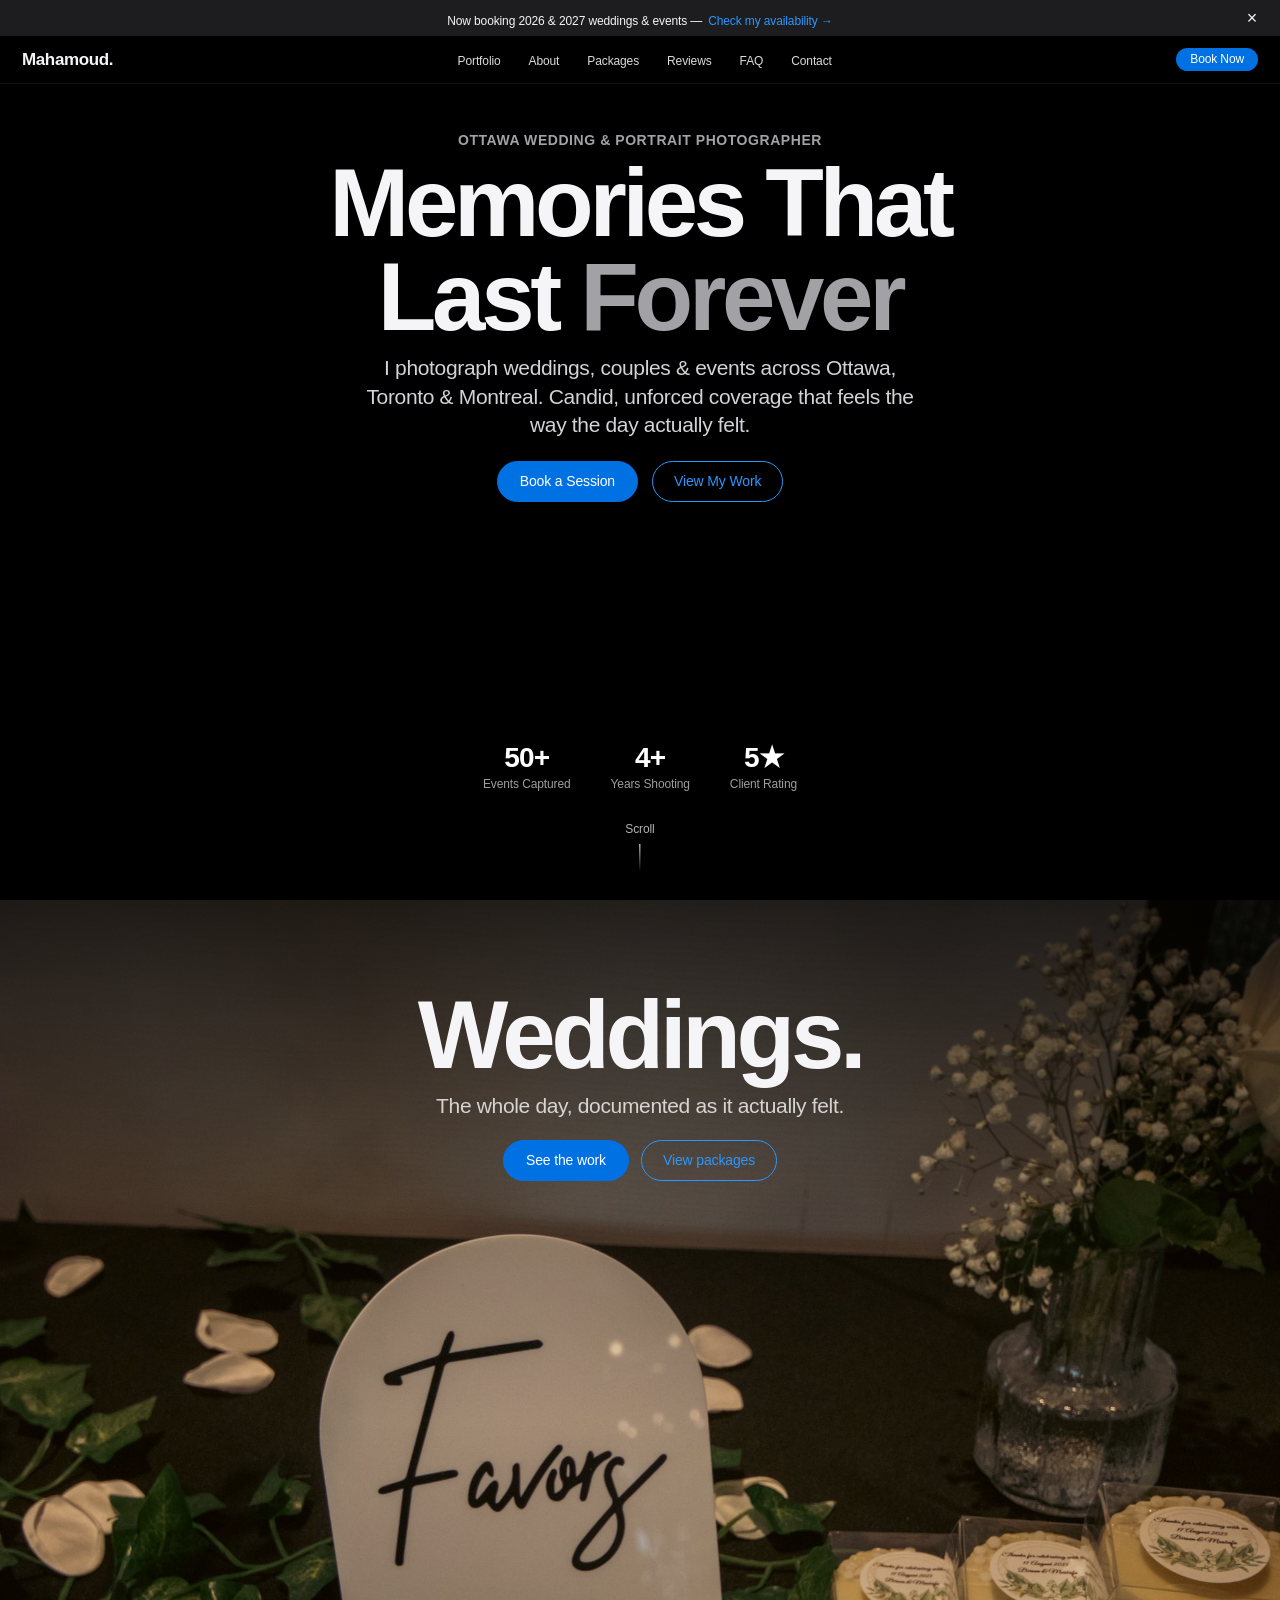
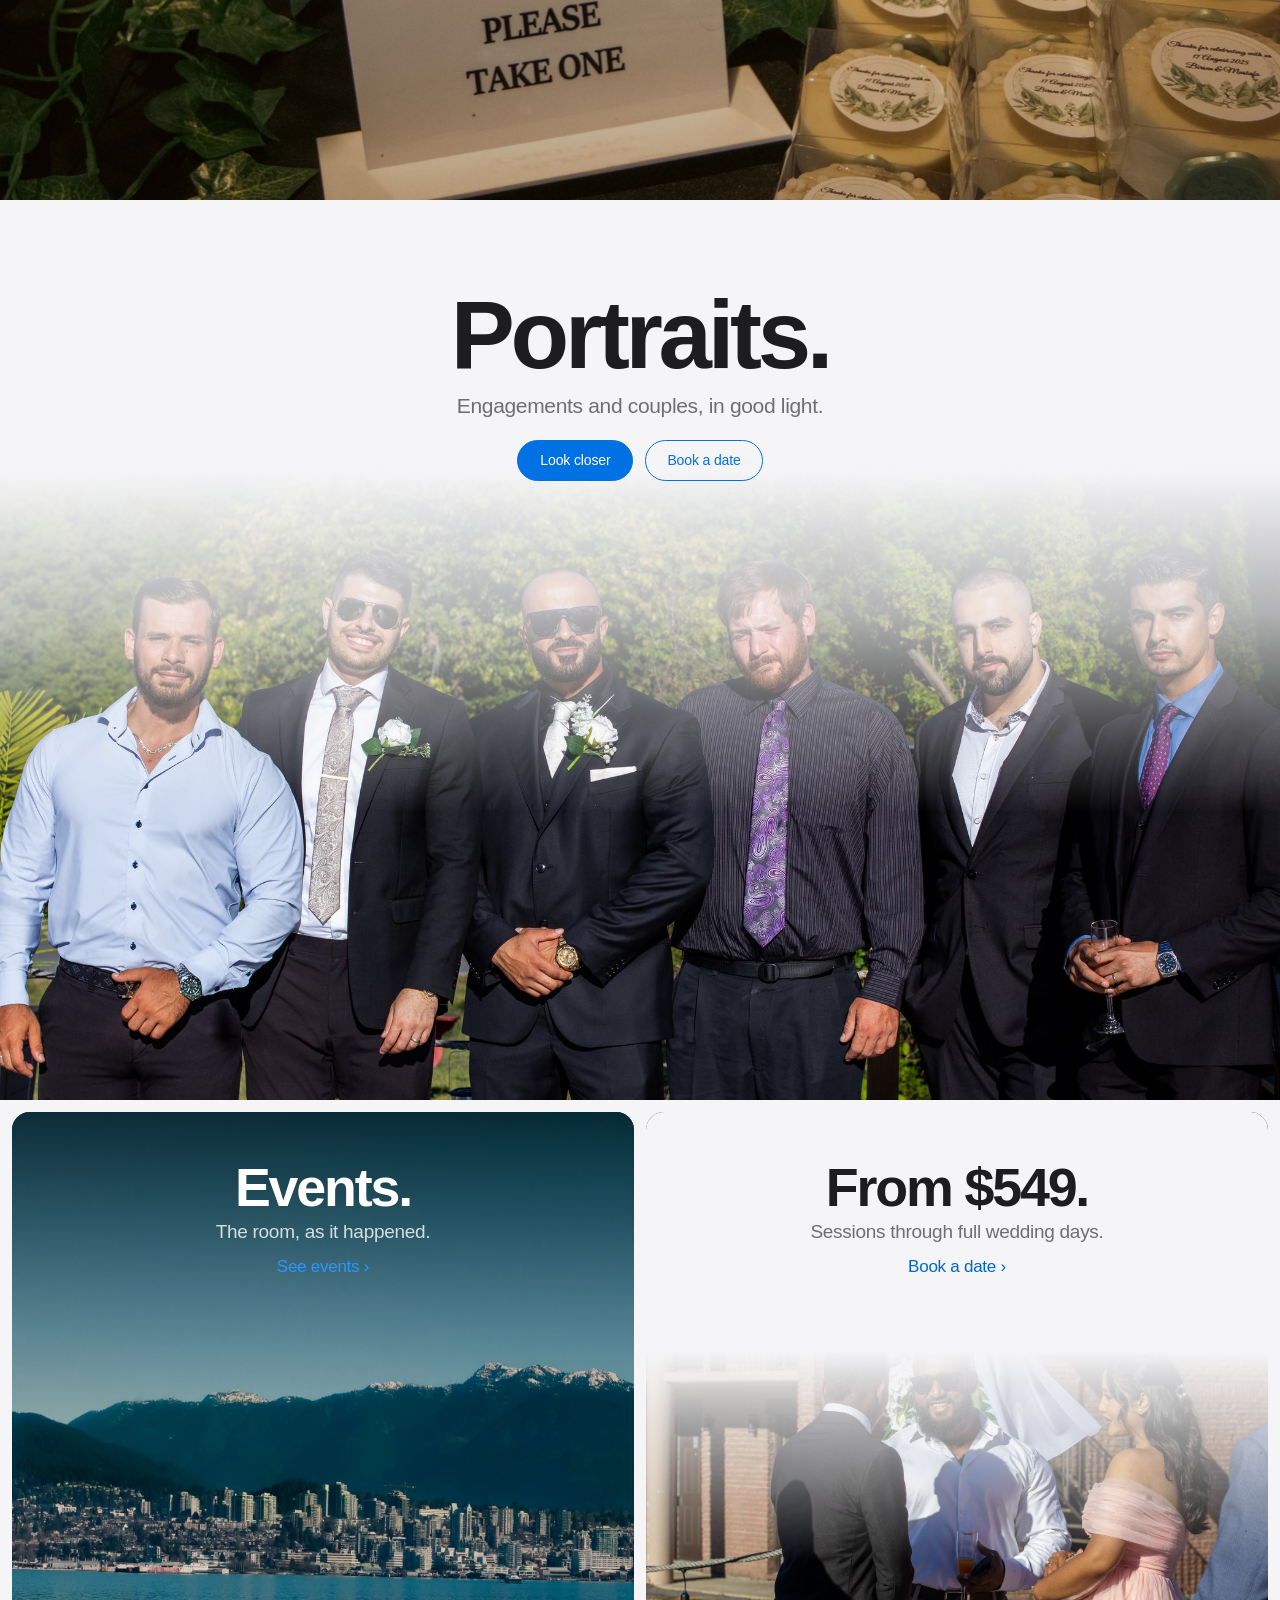
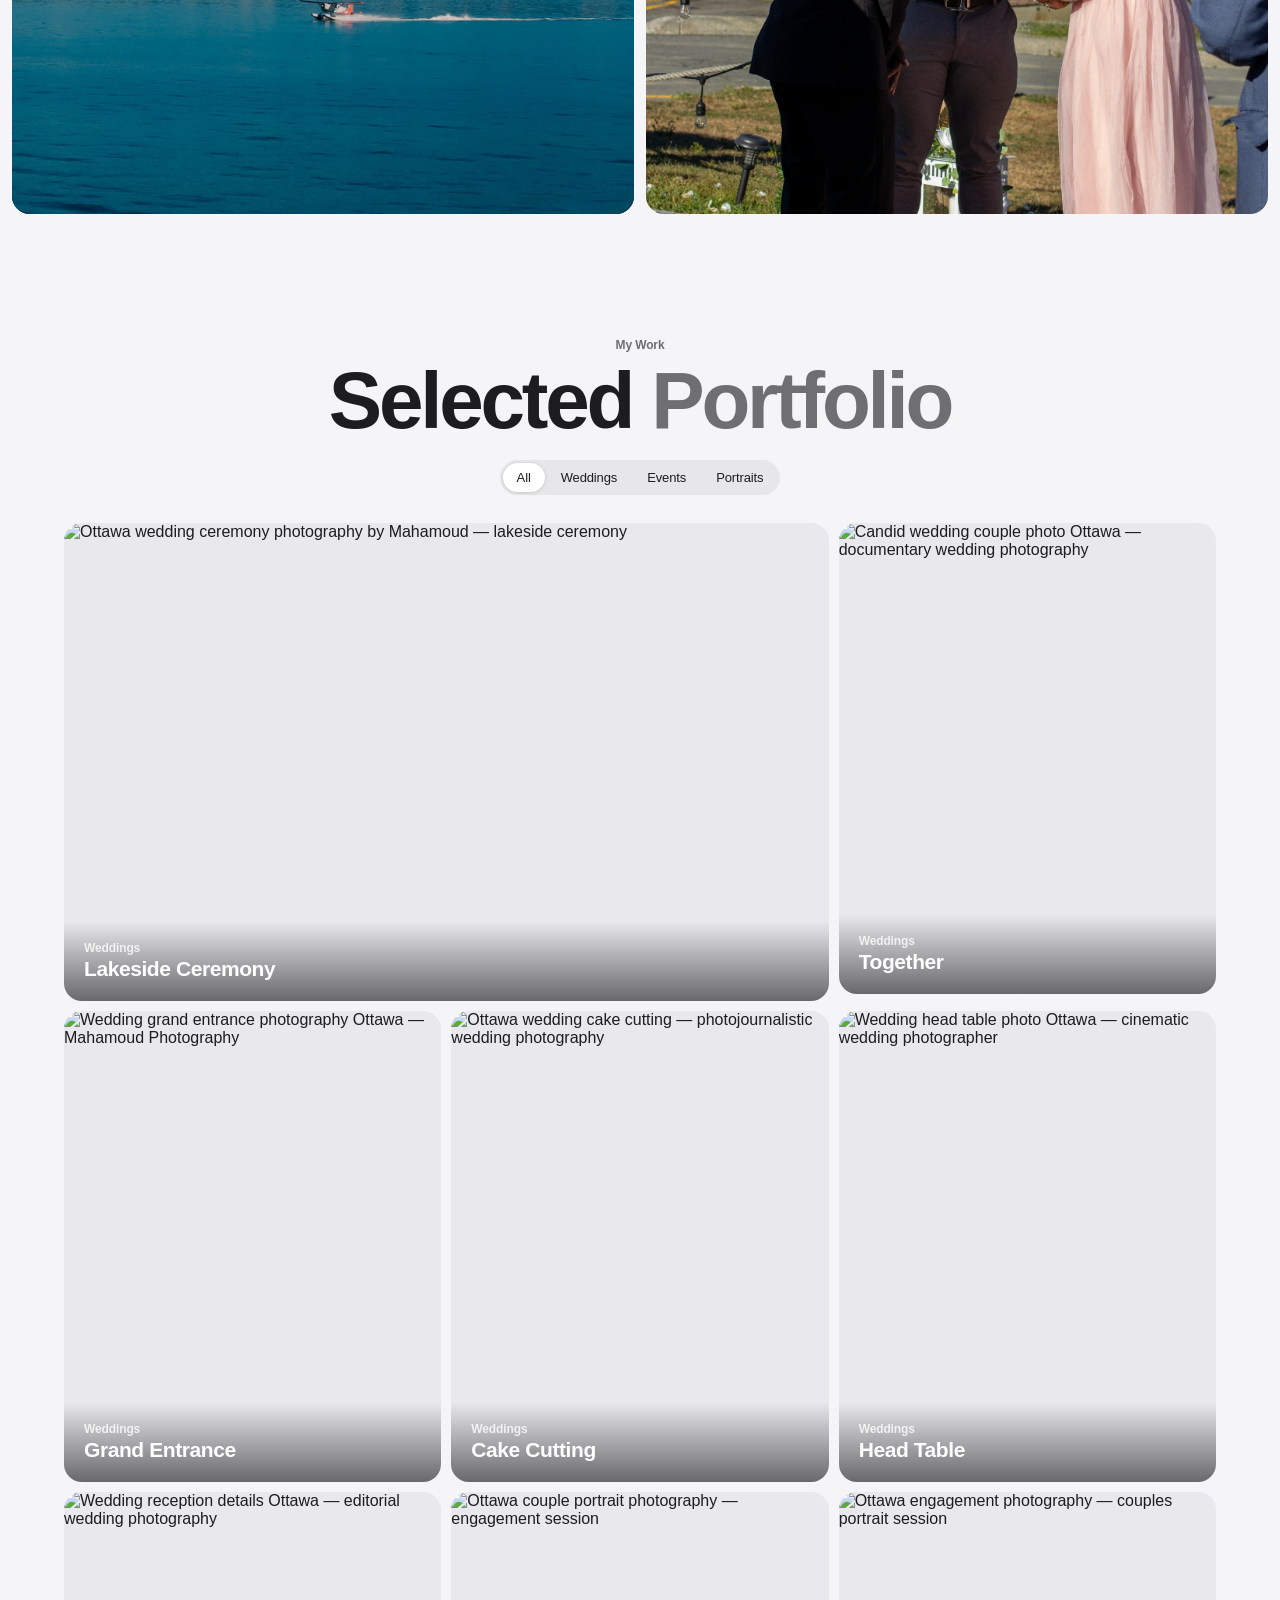
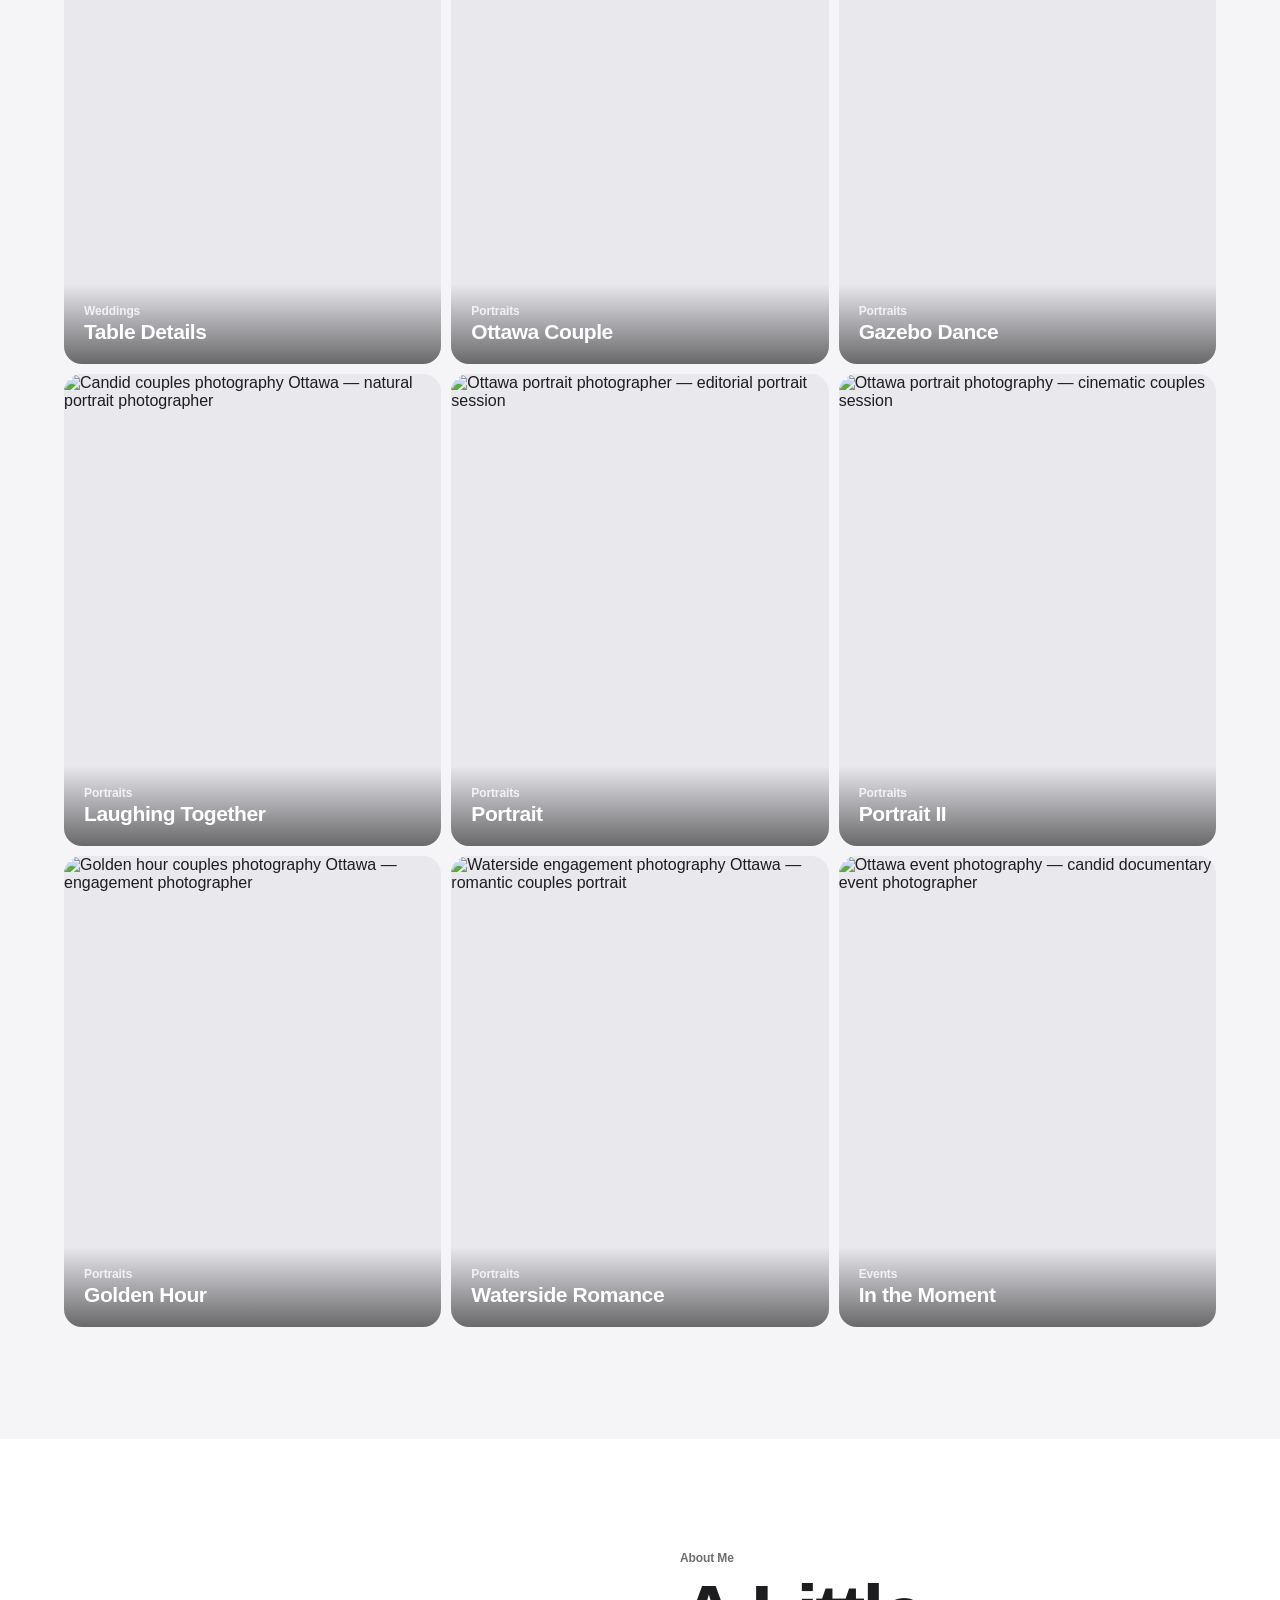
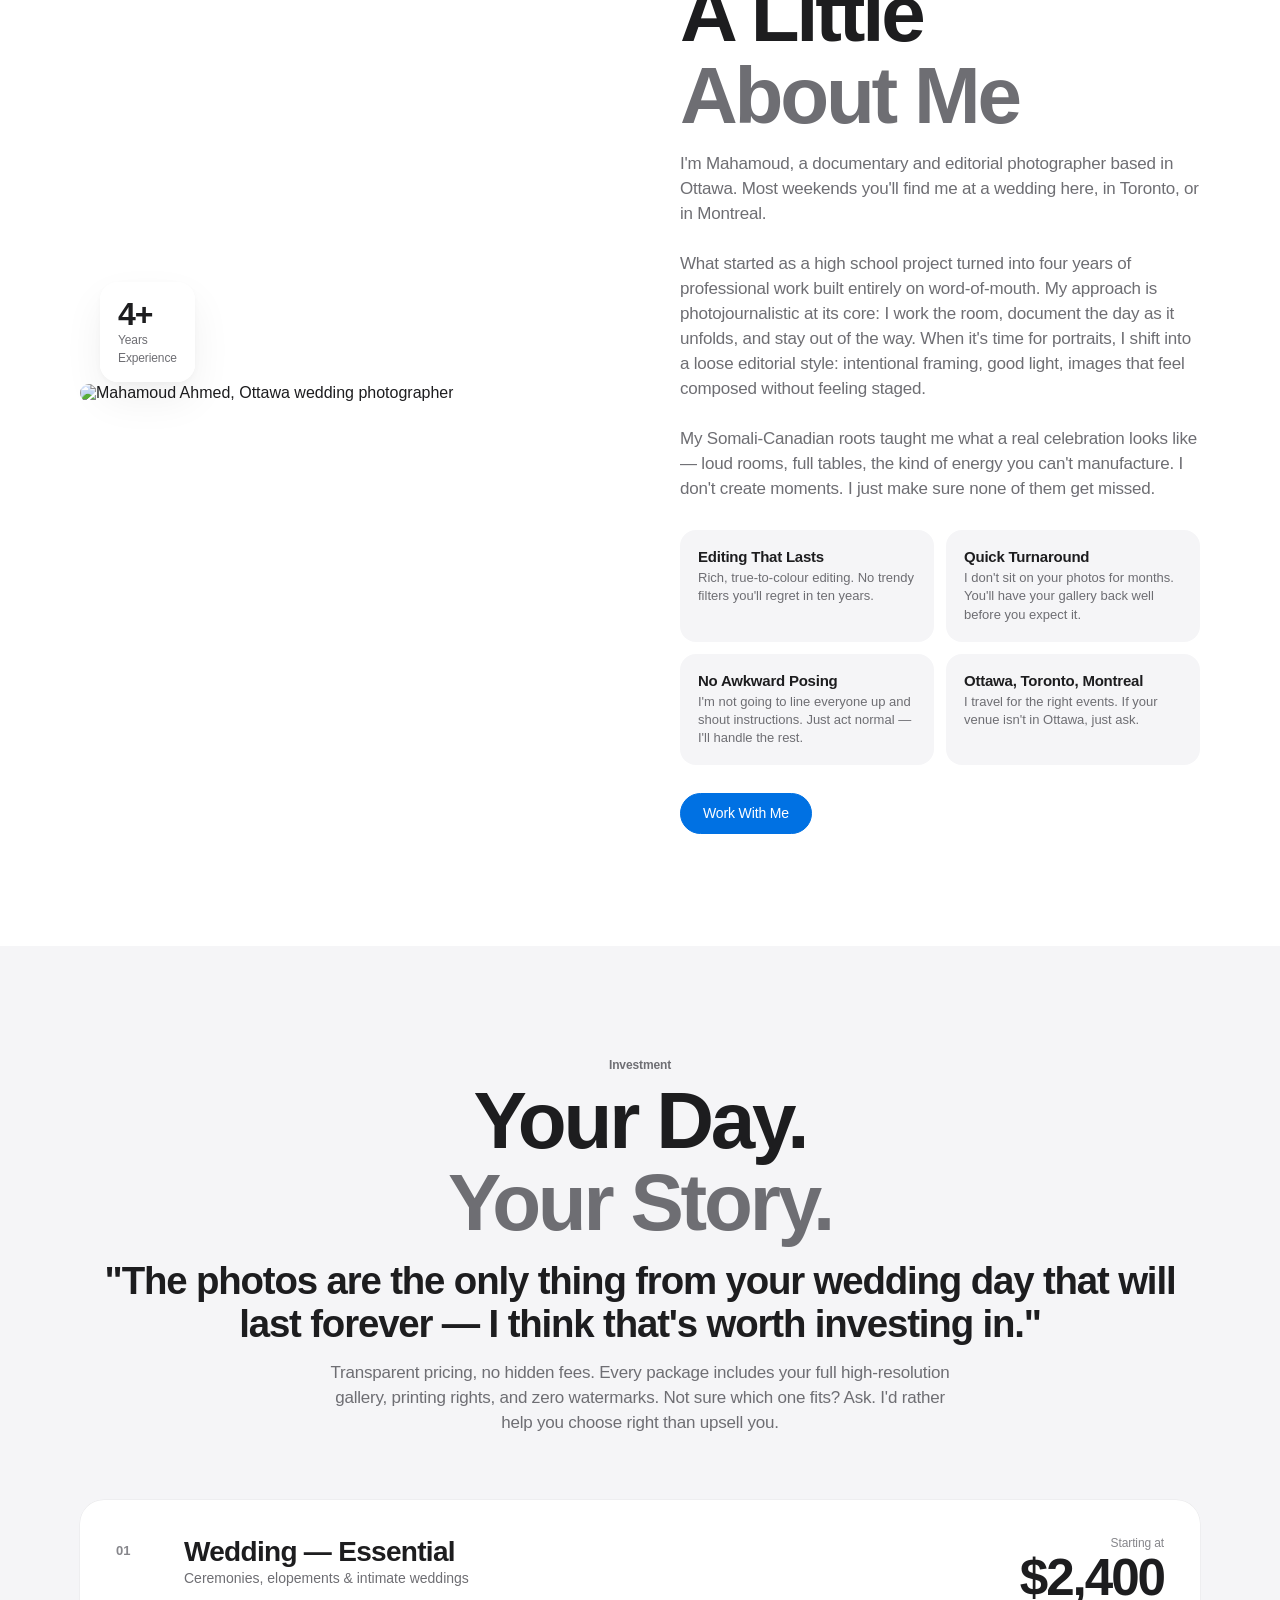
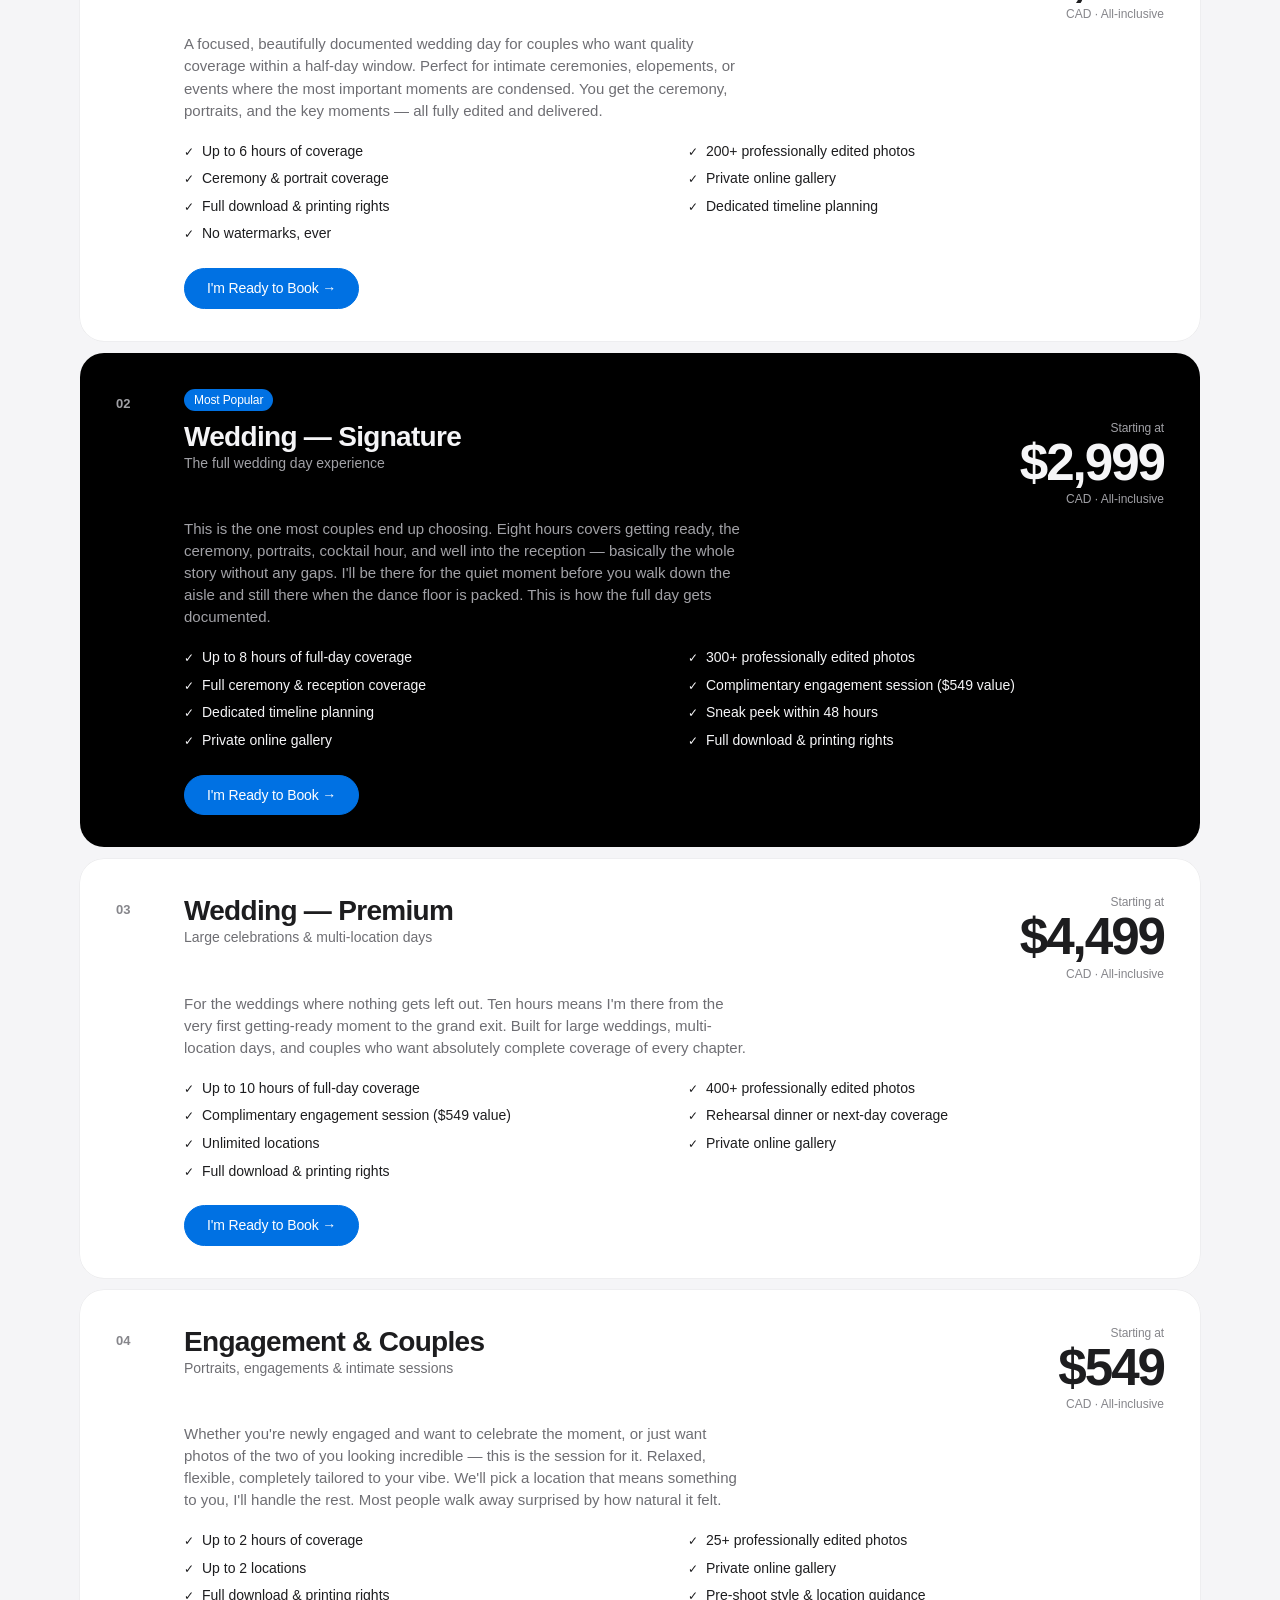
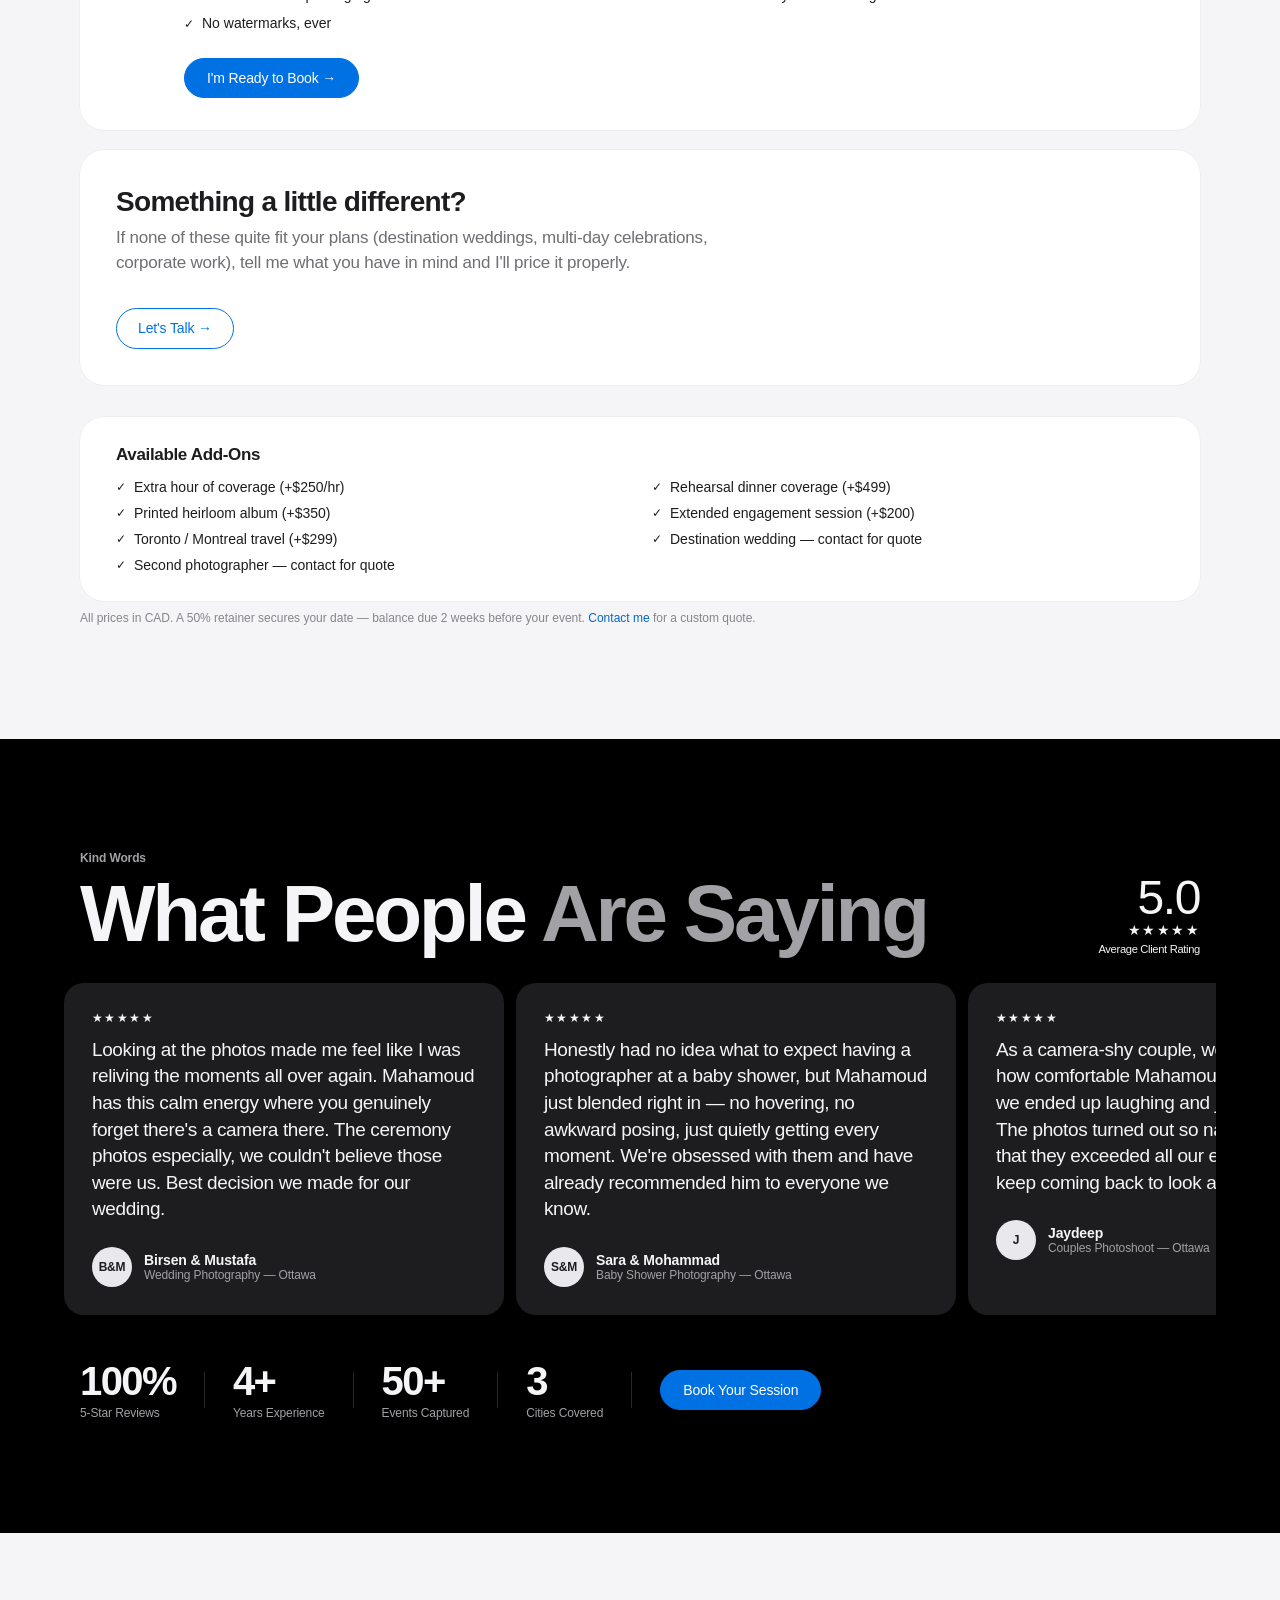
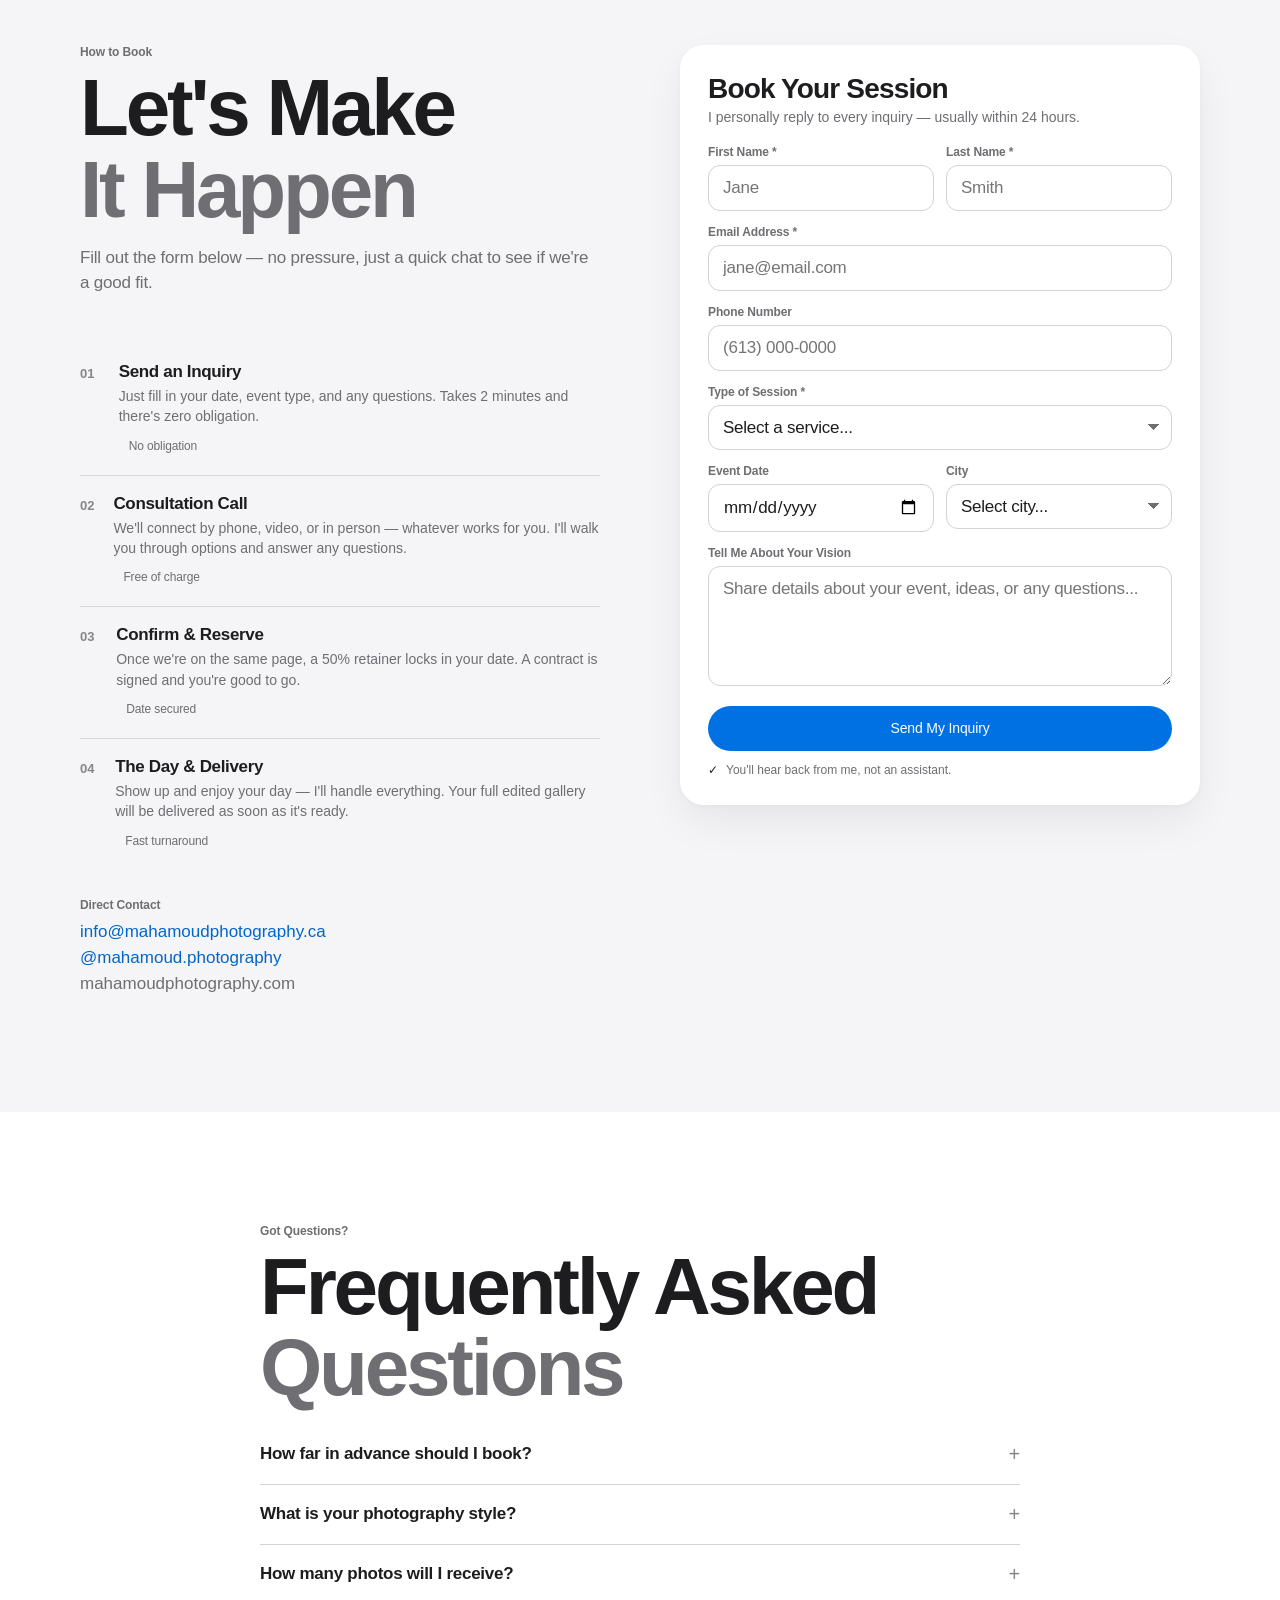
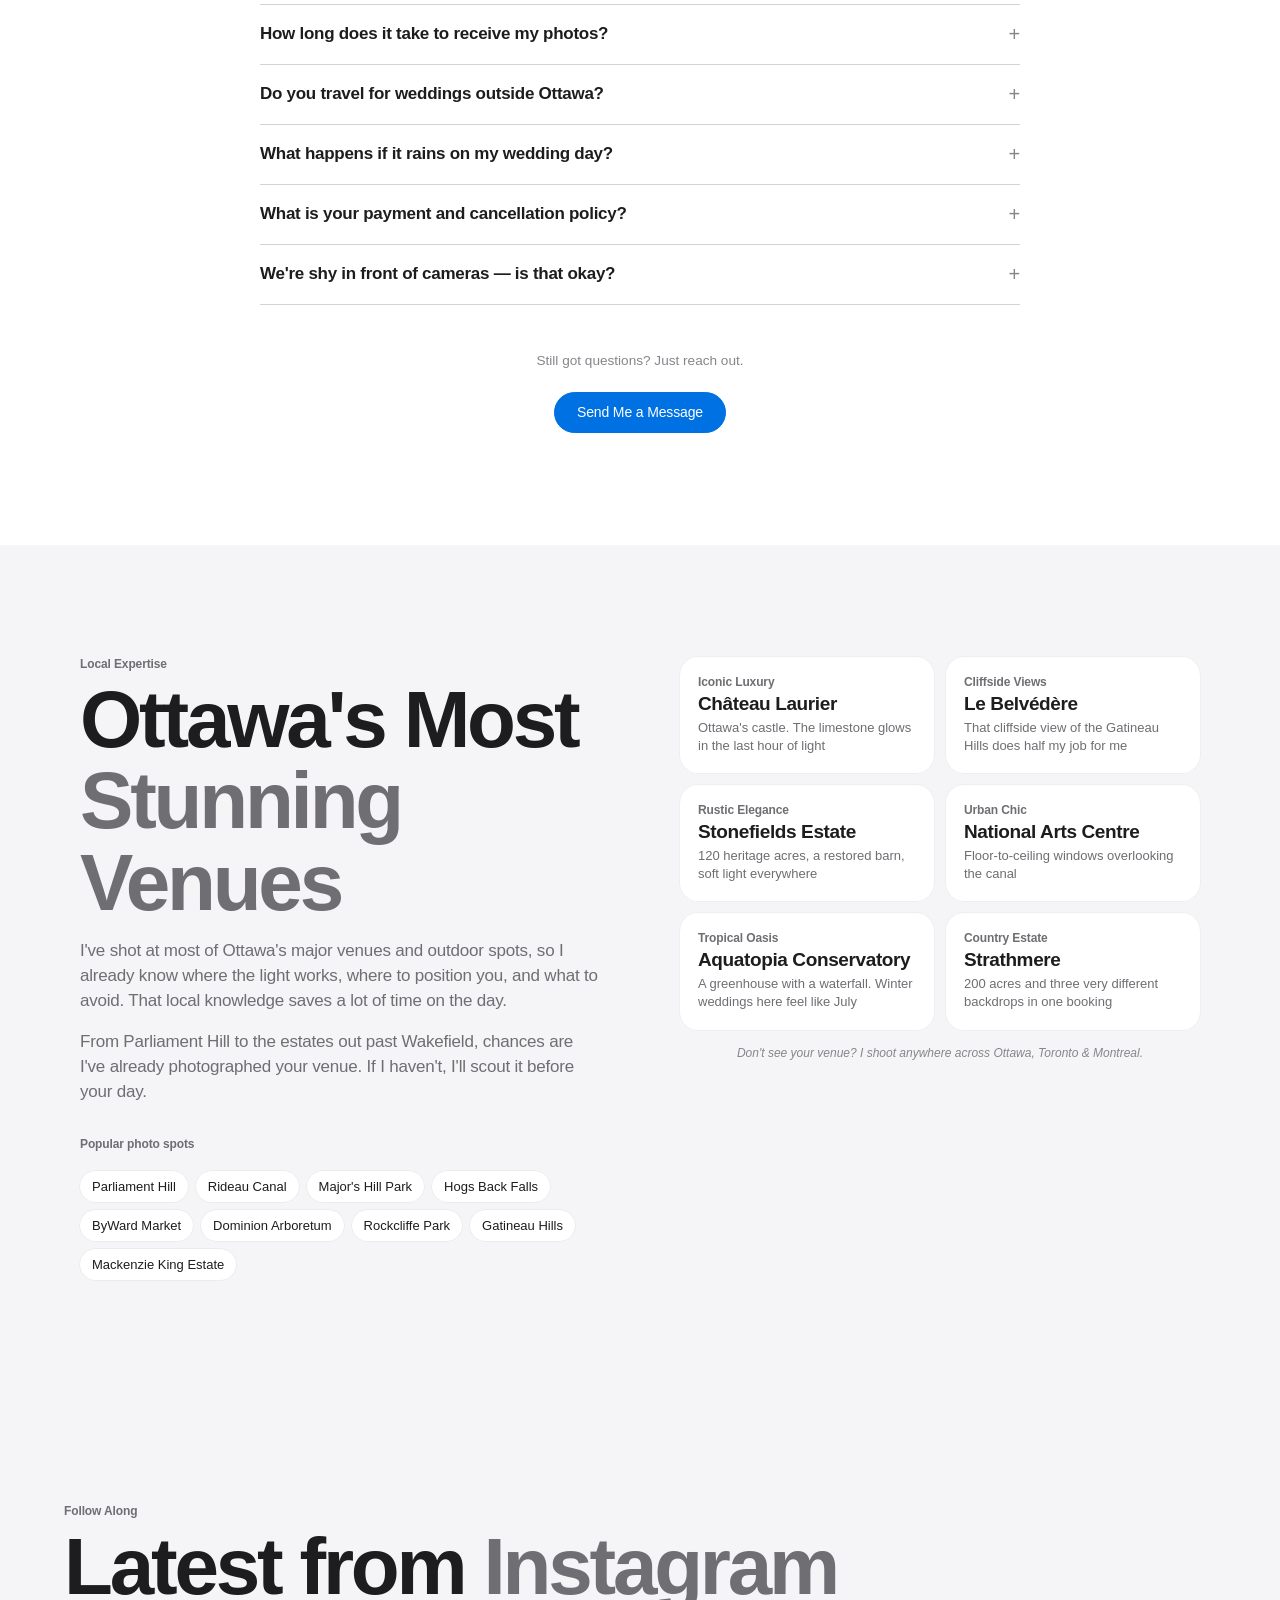
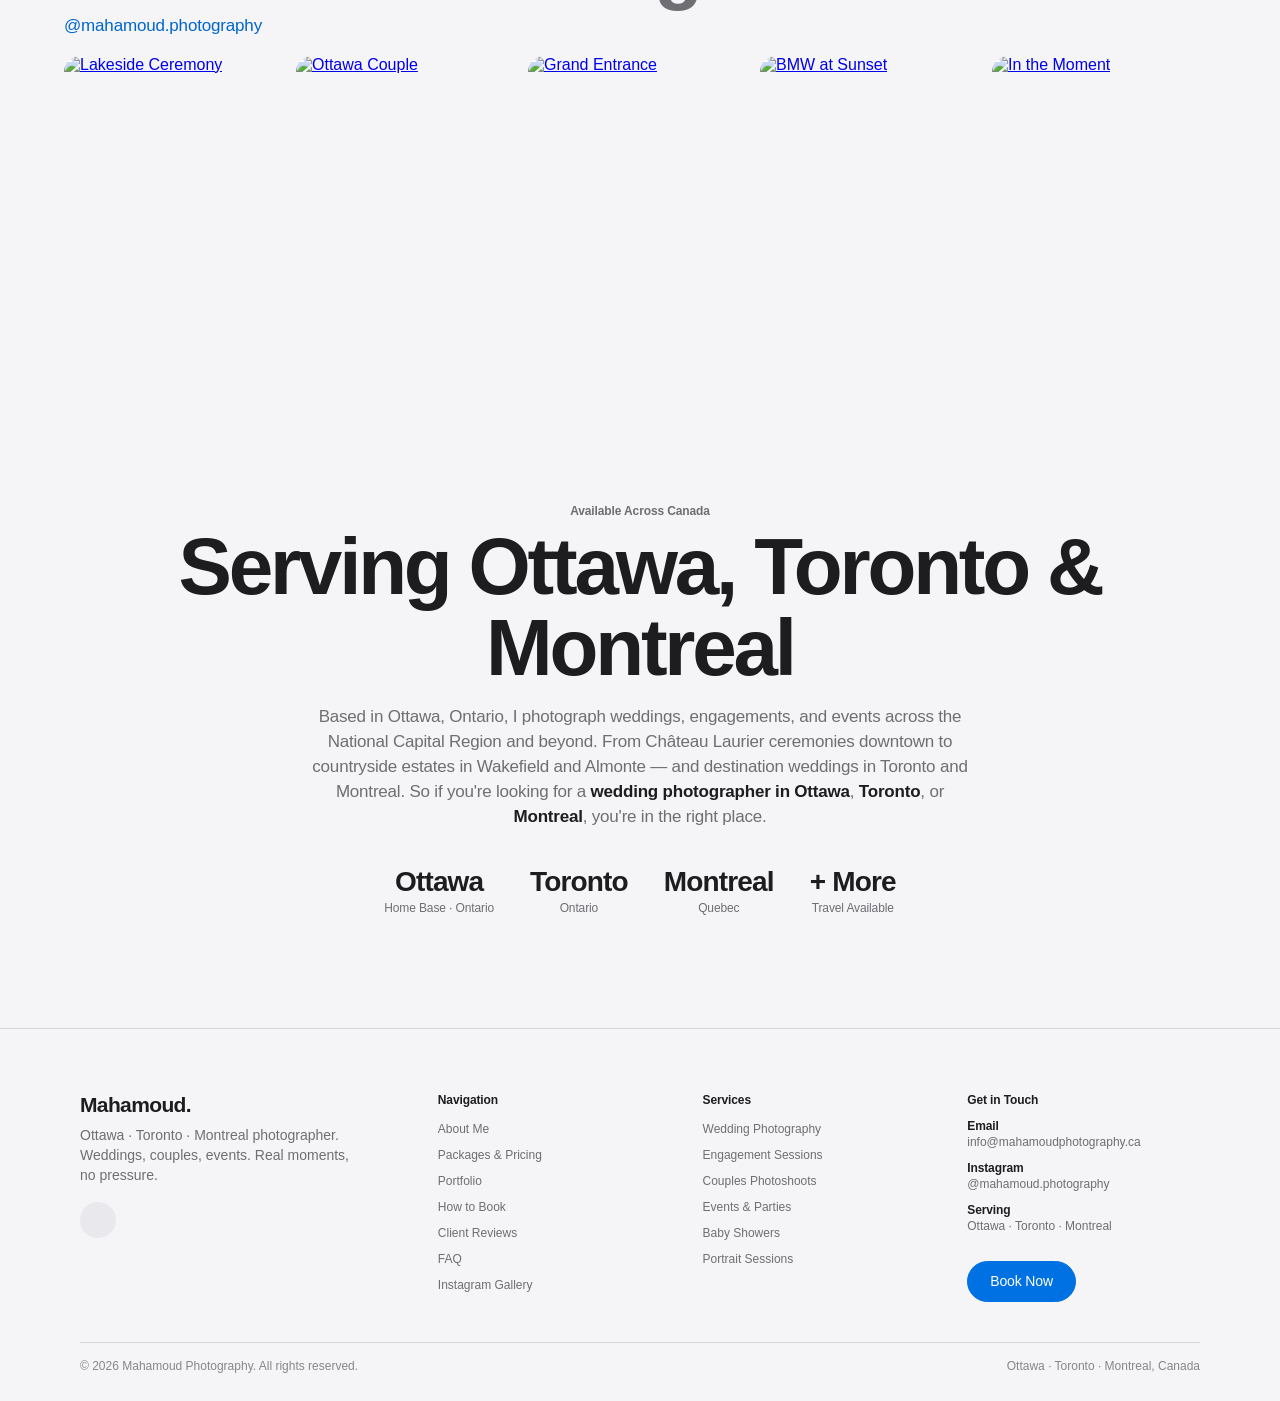
==== index.html @ 7137fbc2 "Stack full-bleed chapters and a two-up row on the homepage. The opening now alternates a dark weddin" ====
<!DOCTYPE html>
<html lang="en">
<head>
<meta http-equiv="Content-Security-Policy" content="default-src 'self'; script-src 'self' 'unsafe-inline' https://www.googletagmanager.com https://*.google-analytics.com; style-src 'self' 'unsafe-inline' https://fonts.googleapis.com; font-src 'self' https://fonts.gstatic.com; img-src 'self' data: https://*.google-analytics.com https://www.googletagmanager.com; connect-src 'self' https://formspree.io https://*.google-analytics.com https://*.analytics.google.com https://www.googletagmanager.com; frame-ancestors 'none'; base-uri 'self'; form-action 'self' https://formspree.io; object-src 'none'; upgrade-insecure-requests">
<!-- Google tag (gtag.js) -->
<script async src="https://www.googletagmanager.com/gtag/js?id=G-TSRC8TVRQ9"></script>
<script>
  window.dataLayer = window.dataLayer || [];
  function gtag(){dataLayer.push(arguments);}
  gtag('js', new Date());
  gtag('config', 'G-TSRC8TVRQ9');
</script>
<meta charset="UTF-8">
<meta name="viewport" content="width=device-width, initial-scale=1.0, viewport-fit=cover">
<meta name="theme-color" content="#0F0D0A">
<meta name="referrer" content="strict-origin-when-cross-origin">
<meta name="apple-mobile-web-app-capable" content="yes">
<meta name="apple-mobile-web-app-status-bar-style" content="black-translucent">
<meta name="apple-mobile-web-app-title" content="Mahamoud Photography">
<meta name="mobile-web-app-capable" content="yes">
<title>Wedding Photographer Ottawa, Toronto & Montreal | Mahamoud</title>
<meta name="description" content="Mahamoud Photography specializes in cinematic wedding, engagement, and event photography across Ottawa, Toronto, and Montreal. Documentary-style, film-inspired coverage. Book your session today.">
<meta name="keywords" content="wedding photographer Ottawa, wedding photographer Toronto, wedding photographer Montreal, engagement photographer Ottawa, event photographer Ottawa, baby shower photographer Ottawa, couples photographer Ontario, cinematic wedding photography Canada">
<meta name="author" content="Mahamoud Photography">
<meta name="robots" content="index, follow">
<meta name="google-site-verification" content="AWnn3bz1Mcc2pREdPp22N-eLLavt5VFeKXLKSgFry3k">
<link rel="icon" type="image/svg+xml" href="/favicon.svg">
<link rel="shortcut icon" href="/favicon.svg">
<link rel="apple-touch-icon" href="/favicon.svg">
<link rel="canonical" href="https://www.mahamoudphotography.com/">
<meta property="og:type" content="website">
<meta property="og:url" content="https://www.mahamoudphotography.com/">
<meta property="og:title" content="Mahamoud Photography | Wedding & Event Photographer — Ottawa, Toronto & Montreal">
<meta property="og:description" content="Cinematic wedding, engagement & event photography across Ottawa, Toronto, and Montreal. Documentary-style, film-inspired coverage. Book your session today.">
<meta property="og:image" content="https://www.mahamoudphotography.com/images/hero-2.jpg">
<meta property="og:image:width" content="1200">
<meta property="og:image:height" content="630">
<meta property="og:image:alt" content="Mahamoud Photography — Ottawa Wedding Photographer">
<meta property="og:locale" content="en_CA">
<meta property="og:site_name" content="Mahamoud Photography">
<meta name="twitter:card" content="summary_large_image">
<meta name="geo.region" content="CA-ON">
<script type="application/ld+json">
{"@context":"https://schema.org","@graph":[
  {
    "@type":["LocalBusiness","Photographer"],
    "@id":"https://www.mahamoudphotography.com/#business",
    "name":"Mahamoud Photography",
    "url":"https://www.mahamoudphotography.com",
    "priceRange":"$$-$$$",
    "email":"info@mahamoudphotography.ca",
    "image":"https://www.mahamoudphotography.com/images/hero-2.jpg",
    "description":"Documentary and editorial wedding photographer based in Ottawa, serving Ottawa, Toronto, and Montreal. Photojournalistic style, cinematic editing.",
    "address":{"@type":"PostalAddress","addressLocality":"Ottawa","addressRegion":"ON","addressCountry":"CA"},
    "areaServed":[{"@type":"City","name":"Ottawa"},{"@type":"City","name":"Toronto"},{"@type":"City","name":"Montreal"}],
    "sameAs":["https://www.instagram.com/mahamoud.photography"],
    "aggregateRating":{"@type":"AggregateRating","ratingValue":"5","reviewCount":"3","bestRating":"5"},
    "review":[
      {"@type":"Review","reviewRating":{"@type":"Rating","ratingValue":"5","bestRating":"5"},"author":{"@type":"Person","name":"Birsen & Mustafa"},"reviewBody":"Looking at the photos made me feel like I was reliving the moments all over again. Mahamoud has this calm energy where you genuinely forget there is a camera there. Best decision we made for our wedding."},
      {"@type":"Review","reviewRating":{"@type":"Rating","ratingValue":"5","bestRating":"5"},"author":{"@type":"Person","name":"Sara & Mohammad"},"reviewBody":"Mahamoud just blended right in — no hovering, no awkward posing, just quietly getting every moment. We are obsessed and have already recommended him to everyone we know."},
      {"@type":"Review","reviewRating":{"@type":"Rating","ratingValue":"5","bestRating":"5"},"author":{"@type":"Person","name":"Jaydeep"},"reviewBody":"As a camera-shy couple, we were amazed at how comfortable Mahamoud made us feel. The photos turned out so natural and cinematic that they exceeded all our expectations."}
    ]
  },
  {
    "@type":"FAQPage",
    "mainEntity":[
      {"@type":"Question","name":"How far in advance should I book a wedding photographer in Ottawa?","acceptedAnswer":{"@type":"Answer","text":"For weddings, 6 to 12 months out is ideal. Summer and fall Saturdays go first, every year. For portraits or smaller events, a few weeks notice usually works."}},
      {"@type":"Question","name":"What is your wedding photography style?","acceptedAnswer":{"@type":"Answer","text":"Documentary and editorial — mostly candid, real moments captured photojournalistically, with intentional editorial portraits. Editing-wise I go for rich tones and a cinematic look. Nothing trendy that'll look dated in a few years."}},
      {"@type":"Question","name":"How many photos will I receive?","acceptedAnswer":{"@type":"Answer","text":"Depends on the package — Engagement & Couples comes with 25+, Essential with 200+, Signature with 300+, and Premium with 400+. For full weddings it often runs higher depending on how much is happening throughout the day."}},
      {"@type":"Question","name":"How long does it take to receive my wedding photos?","acceptedAnswer":{"@type":"Answer","text":"Faster than most. You won't wait months, and I'll give you a clear timeframe upfront based on the size of your shoot."}},
      {"@type":"Question","name":"Do you travel for weddings outside Ottawa?","acceptedAnswer":{"@type":"Answer","text":"Yes — I shoot in Toronto and Montreal regularly, and I'm open to destination weddings anywhere in Canada. Travel to Toronto and Montreal can be added to any package. Just ask about pricing."}},
      {"@type":"Question","name":"What happens if it rains on my wedding day?","acceptedAnswer":{"@type":"Answer","text":"Some of my favourite photos happened in the rain. I keep covers for the gear and an umbrella for you two, and we make it part of the day."}},
      {"@type":"Question","name":"What is your payment and cancellation policy?","acceptedAnswer":{"@type":"Answer","text":"A 50% retainer holds your date, and the rest is due two weeks before the event. If something comes up, talk to me. I'm a person, not a policy."}},
      {"@type":"Question","name":"We're shy in front of cameras — is that okay?","acceptedAnswer":{"@type":"Answer","text":"Almost every couple says this. By the end of the shoot they've forgotten I'm there. I keep things low-key and give easy direction when you need it."}}
    ]
  }
]}
</script>
<link rel="preload" as="image" href="images/hero-2.jpg" fetchpriority="high">
<style>
*,*::before,*::after{box-sizing:border-box;margin:0;padding:0}
:root{
  --ink:#1d1d1f;--secondary:#6e6e73;--tertiary:#86868b;
  --bg:#f5f5f7;--paper:#ffffff;--line:rgba(0,0,0,.08);--line-strong:rgba(0,0,0,.12);
  --blue:#0066cc;--blue-deep:#0071e3;--danger:#ff3b30;
  --ease:cubic-bezier(.32,.72,0,1);
  --font:-apple-system,BlinkMacSystemFont,"SF Pro Text","SF Pro Display","Helvetica Neue",Helvetica,Arial,sans-serif;
  --display:-apple-system,BlinkMacSystemFont,"SF Pro Display","Helvetica Neue",Helvetica,Arial,sans-serif;
  --radius:18px;--shadow:0 2px 8px rgba(0,0,0,.04),0 18px 40px rgba(0,0,0,.06);
  --banner-h:calc(36px + env(safe-area-inset-top));
  --nav-h:48px;
  --cream:#f5f5f7;--charcoal:#1d1d1f;--mid:#f5f5f7;--dark:#e8e8ed;
  --text:#1d1d1f;--text-muted:#6e6e73;
  --gold:#1d1d1f;--gold-light:#424245;--gold-ink:#6e6e73;--muted:#86868b;
  --border:rgba(0,0,0,.08);--border-s:rgba(0,0,0,.16);
  --hero-bg:#000;--hero-text:#f5f5f7;--emerald:#f5f5f7;--emerald-card:#fff;--dark-muted:#6e6e73;
}
html{scroll-behavior:smooth;scroll-padding-top:96px;color-scheme:light}
section[id]{scroll-margin-top:96px}
body{font-family:var(--font);background:var(--bg);color:var(--ink);overflow-x:hidden;-webkit-font-smoothing:antialiased;-moz-osx-font-smoothing:grayscale;text-rendering:optimizeLegibility}
img{max-width:100%}
::selection{background:rgba(0,113,227,.18)}
:focus-visible{outline:2px solid var(--blue-deep);outline-offset:3px}
a,button,input,select,textarea{touch-action:manipulation}

.section-label{display:block;margin-bottom:8px;font-size:12px;font-weight:600;letter-spacing:-.01em;text-transform:none;color:var(--secondary)}
.section-title{font-family:var(--display);font-size:clamp(48px,6.5vw,80px);font-weight:600;letter-spacing:-.04em;line-height:1.02;margin-bottom:16px;color:var(--ink)}
.section-title em{font-style:normal;color:var(--secondary)}
.body-text{font-size:17px;line-height:1.47;letter-spacing:-.012em;color:var(--secondary);font-weight:400;max-width:66ch}
.divider{display:none}
.btn-gold,.btn-outline,.btn-dark,.btn-dark-outline,.submit-btn,.nav-cta{
  font-family:var(--font);font-size:14px;font-weight:400;letter-spacing:-.01em;text-transform:none;
  text-decoration:none;border-radius:980px;cursor:pointer;line-height:1.2;
  transition:background .3s var(--ease),color .3s var(--ease),transform .2s var(--ease),border-color .3s var(--ease)
}
.btn-gold,.btn-dark{display:inline-block;padding:11px 22px;background:#0071e3;color:#fff;border:1px solid #0071e3}
.btn-gold:hover,.btn-dark:hover{background:#0077ed;border-color:#0077ed}
.btn-gold:active,.btn-outline:active,.submit-btn:active,.nav-cta:active{transform:scale(.98)}
.btn-outline,.btn-dark-outline{display:inline-block;padding:11px 21px;background:transparent;color:#0071e3;border:1px solid #0071e3}
.btn-outline:hover,.btn-dark-outline:hover{background:#0071e3;border-color:#0071e3;color:#fff}

.anim{transition:opacity .8s var(--ease),transform .8s var(--ease)}
.anim.hidden{opacity:0;transform:translateY(12px)}
.anim.visible{opacity:1;transform:none}

#banner{position:fixed;top:0;left:0;right:0;z-index:320;height:var(--banner-h);display:flex;align-items:flex-end;justify-content:center;padding:0 44px 8px;background:#1d1d1f;color:#f5f5f7;text-align:center;font-size:12px;letter-spacing:-.01em;text-transform:none}
#banner[hidden]{display:none}
#banner a{color:#2997ff;font-weight:400;text-decoration:none;margin-left:6px}
#banner a:hover{text-decoration:underline}
#banner button{position:absolute;right:12px;bottom:2px;width:32px;height:32px;background:none;border:none;color:#f5f5f7;cursor:pointer;font-size:18px;line-height:1}

nav{position:fixed;top:var(--banner-h);left:0;right:0;z-index:300;height:var(--nav-h);display:flex;align-items:center;justify-content:space-between;padding:0 22px;background:rgba(0,0,0,.82);-webkit-backdrop-filter:saturate(180%) blur(20px);backdrop-filter:saturate(180%) blur(20px);border-bottom:1px solid rgba(255,255,255,.08);transition:top .25s var(--ease)}
body:has(#banner[hidden]) nav{top:0}
nav.solid{background:rgba(0,0,0,.92)}
.nav-brand{display:flex;align-items:center;gap:8px;text-decoration:none;min-width:0}
.nav-brand svg{display:none}
.nav-brand-name{font-family:var(--display);font-size:17px;font-weight:600;letter-spacing:-.022em;color:#f5f5f7}
.nav-brand-name span{color:inherit;font-size:inherit;line-height:inherit}
.nav-links{display:flex;gap:28px;list-style:none;align-items:center}
.nav-links a{font-size:12px;letter-spacing:-.01em;color:rgba(255,255,255,.86);text-decoration:none}
.nav-links a:hover{color:#fff}
.nav-cta{padding:4px 14px;background:#0071e3;color:#fff;border:none;font-size:12px}
.nav-cta:hover{background:#0077ed;color:#fff}
.hamburger{display:none;flex-direction:column;gap:5px;background:none;border:none;padding:10px;min-width:44px;min-height:44px;justify-content:center;align-items:center;cursor:pointer}
.hamburger span{width:17px;height:1.5px;background:#f5f5f7;display:block;border-radius:1px}
.mob-menu{position:fixed;inset:0;z-index:400;background:rgba(251,251,253,.92);-webkit-backdrop-filter:saturate(180%) blur(24px);backdrop-filter:saturate(180%) blur(24px);display:flex;flex-direction:column;align-items:flex-start;justify-content:center;gap:6px;padding:88px 32px;transform:translateY(-8px);opacity:0;visibility:hidden;pointer-events:none;transition:opacity .35s var(--ease),transform .45s var(--ease),visibility .35s}
.mob-menu.open{opacity:1;transform:none;pointer-events:auto;visibility:visible}
.mob-menu a{font-family:var(--display);font-size:32px;font-weight:600;letter-spacing:-.03em;color:var(--ink);text-decoration:none;padding:6px 0}
.mob-menu a:hover{color:var(--blue)}
.mob-close{position:absolute;top:calc(env(safe-area-inset-top) + 14px);right:16px;width:44px;height:44px;border:none;border-radius:50%;background:rgba(0,0,0,.06);color:var(--ink);font-size:22px;cursor:pointer;line-height:1}

#hero{position:relative;min-height:100svh;display:flex;flex-direction:column;align-items:center;justify-content:flex-start;text-align:center;padding:calc(var(--banner-h) + var(--nav-h) + 48px) 22px 64px;overflow:hidden;background:#000}
.hero-bg,.hero-photos,.hero-overlay{position:absolute;inset:0}
.hero-bg{background:#000}
.hero-photos{display:block}
.hero-photos img{position:absolute;inset:0;width:100%;height:100%;object-fit:cover;object-position:center 30%}
.hero-photos img:first-child,.hero-photos img:last-child{display:none}
.hero-photos img:nth-child(2){animation:ken 24s var(--ease) forwards}
@keyframes ken{from{transform:scale(1)}to{transform:scale(1.08)}}
.hero-overlay{background:linear-gradient(to bottom,rgba(0,0,0,.78) 0%,rgba(0,0,0,.42) 28%,rgba(0,0,0,.08) 58%,rgba(0,0,0,.28) 100%)}
.hero-mark{display:none}
.hero-content{position:relative;z-index:2;padding:0;max-width:980px}
.hero-tag{font-family:var(--display);font-size:14px;font-weight:600;letter-spacing:.04em;text-transform:uppercase;color:#a1a1a6;margin-bottom:8px;display:block}
.hero-tag::after{content:none}
.hero-title{font-family:var(--display);font-size:clamp(56px,8vw,96px);font-weight:600;letter-spacing:-.045em;line-height:.98;color:#f5f5f7;margin-bottom:10px;text-shadow:none}
.hero-title em{font-style:normal;color:#a1a1a6}
.hero-sub{font-size:21px;font-weight:400;letter-spacing:-.016em;line-height:1.35;color:#d2d2d7;max-width:36rem;margin:0 auto 22px}
.hero-btns{display:flex;gap:14px;flex-wrap:wrap;justify-content:center}
.hero-btns .btn-gold{background:#0071e3;color:#fff;border-color:#0071e3}
.hero-btns .btn-gold:hover{background:#0077ed}
.hero-btns .btn-outline{color:#2997ff;border-color:#2997ff;background:transparent;-webkit-backdrop-filter:none;backdrop-filter:none}
.hero-btns .btn-outline:hover{background:#0071e3;color:#fff;border-color:#0071e3}
.hero-stats{position:absolute;left:0;right:0;bottom:108px;z-index:2;display:flex;gap:40px;justify-content:center;padding:0}
.h-stat-n{font-family:var(--display);font-size:28px;font-weight:600;letter-spacing:-.03em;color:#fff;display:block;line-height:1.1}
.h-stat-l{font-size:12px;letter-spacing:-.01em;text-transform:none;color:rgba(255,255,255,.62)}
.scroll-down{position:absolute;bottom:28px;left:50%;transform:translateX(-50%);z-index:2;color:rgba(255,255,255,.7);font-size:12px;letter-spacing:-.01em;text-transform:none;text-decoration:none}
.scroll-down::after{content:'';display:block;width:1px;height:28px;margin:8px auto 0;background:linear-gradient(#fff,transparent);animation:drop 2.2s var(--ease) infinite}
@keyframes drop{0%{opacity:0;transform:scaleY(.4);transform-origin:top}40%{opacity:1;transform:scaleY(1)}100%{opacity:0;transform:scaleY(.6);transform-origin:bottom}}

#portfolio,#about,#packages,#venues,#booking,#testimonials,#faq,#instagram,#cities{padding:112px max(22px,5vw)}
#portfolio,#packages,#booking,#venues,#cities,#instagram{background:var(--bg)}
#about,#testimonials,#faq{background:#fff}

#portfolio .port-header,#portfolio .port-grid{max-width:1440px;margin-left:auto;margin-right:auto}
.port-header{display:flex;align-items:center;justify-content:center;flex-direction:column;text-align:center;gap:18px;margin-bottom:28px}
.port-tabs{display:flex;gap:2px;padding:3px;background:rgba(0,0,0,.06);border:none;border-radius:980px}
.tab-btn{font-family:var(--font);font-size:13px;letter-spacing:-.01em;text-transform:none;background:transparent;border:none;color:var(--ink);cursor:pointer;padding:7px 14px;border-radius:980px;white-space:nowrap;transition:background .25s var(--ease),box-shadow .25s var(--ease)}
.tab-btn.active{background:#fff;box-shadow:0 1px 4px rgba(0,0,0,.12),0 0 0 .5px rgba(0,0,0,.04)}
.tab-btn:hover:not(.active){background:rgba(255,255,255,.45)}
.port-grid{display:grid;grid-template-columns:repeat(12,1fr);gap:10px}
.p-item{grid-column:span 4;position:relative;overflow:hidden;border-radius:18px;cursor:pointer;background:#e8e8ed;aspect-ratio:4/5;opacity:1;transform:none;transition:opacity .4s var(--ease),transform .4s var(--ease)}
.p-item:first-child{grid-column:span 8;aspect-ratio:16/10}
.p-item img{width:100%;height:100%;object-fit:cover;display:block;filter:none;transition:transform .7s var(--ease)}
.p-item:hover img{transform:scale(1.025)}
.p-overlay{position:absolute;inset:auto 0 0 0;padding:20px;background:linear-gradient(to top,rgba(0,0,0,.55),transparent);opacity:1;display:flex;align-items:flex-end}
.p-cat{display:block;font-size:12px;font-weight:600;letter-spacing:-.01em;text-transform:none;color:rgba(255,255,255,.8);margin-bottom:2px}
.p-label{font-family:var(--display);font-size:21px;font-weight:600;letter-spacing:-.02em;color:#fff}
.p-item.hide{opacity:0;transform:scale(.98);pointer-events:none}

.about-grid,.booking-grid,.venues-grid{max-width:1120px;margin:0 auto;display:grid;grid-template-columns:1fr 1fr;gap:80px;align-items:center}
.about-imgs{position:relative;height:auto}
.about-main{position:relative;top:auto;left:auto;transform:none;width:100%;height:640px;object-fit:cover;border-radius:28px}
.about-accent{display:none}
.about-badge{position:absolute;left:20px;bottom:20px;background:rgba(255,255,255,.78);-webkit-backdrop-filter:saturate(180%) blur(20px);backdrop-filter:saturate(180%) blur(20px);color:var(--ink);padding:16px 18px;border-radius:18px;text-align:left;box-shadow:var(--shadow)}
.about-badge .n{font-family:var(--display);font-size:32px;font-weight:600;letter-spacing:-.03em;line-height:1;display:block}
.about-badge .l{font-size:12px;letter-spacing:-.01em;text-transform:none;color:var(--secondary)}
.about-vals{display:grid;grid-template-columns:1fr 1fr;gap:12px;margin:28px 0}
.about-val{padding:18px;border-radius:16px;background:var(--bg);border:none}
.about-val-title{font-size:15px;font-weight:600;letter-spacing:-.015em;margin-bottom:4px;color:var(--ink)}
.about-val-desc{font-size:13px;line-height:1.4;color:var(--secondary)}

#packages>*{max-width:1120px;margin-left:auto;margin-right:auto}
.pkg-philosophy{text-align:center;max-width:760px;margin:0 auto 56px;padding:0 0 8px;border:none}
.pkg-philosophy .body-text{margin-left:auto;margin-right:auto}
.pkg-philosophy .divider{display:none}
.pkg-philosophy-quote{font-family:var(--display);font-size:clamp(28px,3vw,40px);font-weight:600;font-style:normal;letter-spacing:-.03em;line-height:1.12;color:var(--ink);margin:8px 0 16px}
.pkg-row{display:grid;grid-template-columns:56px 1fr;gap:8px 12px;padding:36px 36px 32px;margin-bottom:12px;background:#fff;border:none;border-radius:24px;box-shadow:0 0 0 .5px rgba(0,0,0,.06)}
.pkg-row-featured{background:#000;color:#f5f5f7;box-shadow:none}
.pkg-row-featured .pkg-row-name,.pkg-row-featured .pkg-row-price strong,.pkg-row-featured .pkg-row-features li,.pkg-row-featured .pkg-row-features li::before{color:#f5f5f7}
.pkg-row-featured .pkg-row-sub,.pkg-row-featured .pkg-row-desc,.pkg-row-featured .pkg-row-price span,.pkg-row-featured .pkg-row-price em,.pkg-row-featured .pkg-row-num{color:#a1a1a6}
.pkg-row-featured .pkg-row-badge{background:#0071e3;color:#fff}
.pkg-row-num{font-family:var(--font);font-size:13px;font-weight:600;color:var(--tertiary);line-height:1;padding-top:8px}
.pkg-row-badge{display:inline-block;background:#1d1d1f;color:#fff;font-size:12px;font-weight:500;letter-spacing:-.01em;text-transform:none;padding:4px 10px;border-radius:980px;margin-bottom:10px}
.pkg-row-header{display:flex;align-items:flex-start;justify-content:space-between;gap:24px;margin-bottom:12px;flex-wrap:wrap}
.pkg-row-name{font-family:var(--display);font-size:28px;font-weight:600;letter-spacing:-.025em;color:var(--ink);margin-bottom:2px}
.pkg-row-sub{font-size:14px;color:var(--secondary);font-style:normal}
.pkg-row-price{text-align:right}
.pkg-row-price span{display:block;font-size:12px;letter-spacing:-.01em;text-transform:none;color:var(--tertiary);margin-bottom:2px}
.pkg-row-price strong{font-family:var(--display);font-size:clamp(44px,4vw,64px);font-weight:600;letter-spacing:-.04em;color:var(--ink);line-height:1}
.pkg-row-price em{font-size:12px;font-style:normal;color:var(--tertiary);display:block;margin-top:4px}
.pkg-row-desc{font-size:15px;color:var(--secondary);line-height:1.47;margin-bottom:20px;max-width:68ch}
.pkg-row-features{list-style:none;display:grid;grid-template-columns:1fr 1fr;gap:8px 28px;margin-bottom:24px}
.pkg-row-features li{font-size:14px;color:var(--ink);display:flex;align-items:flex-start;gap:8px;line-height:1.4}
.pkg-row-features li::before{content:"✓";color:var(--ink);font-size:12px;margin-top:2px}
.pkg-custom{padding:8px 0 20px;text-align:left}
.pkg-custom-inner{max-width:none;margin:0;padding:36px;border:none;border-radius:24px;background:#fff;box-shadow:0 0 0 .5px rgba(0,0,0,.06)}
.pkg-custom-title{font-family:var(--display);font-size:28px;font-weight:600;letter-spacing:-.025em;margin-bottom:8px}
.pkg-footnote{text-align:left;margin-top:8px;font-size:12px;color:var(--tertiary);line-height:1.5}
.pkg-footnote a{color:var(--blue);text-decoration:none}
.pkg-footnote a:hover{text-decoration:underline}
.addons{padding:28px 36px;border:none;border-radius:24px;background:#fff;box-shadow:0 0 0 .5px rgba(0,0,0,.06);margin-top:12px}
.addons-title{font-size:17px;font-weight:600;letter-spacing:-.02em;margin-bottom:14px;font-family:var(--font)}
.addons-grid{display:grid;grid-template-columns:1fr 1fr;gap:10px 24px}
.addon{display:flex;align-items:center;gap:8px;font-size:14px;color:var(--ink)}
.addon::before{content:"✓";font-size:12px;color:var(--ink)}

#testimonials{background:#000}
#testimonials .section-label{color:#a1a1a6}
#testimonials .section-title,#testimonials .section-title em{color:#f5f5f7}
#testimonials .section-title em{color:#a1a1a6}
.test-header{max-width:1120px;margin:0 auto 28px;display:flex;align-items:flex-end;justify-content:space-between;gap:24px;flex-wrap:wrap}
.test-rating{text-align:right}
.test-rating div{font-family:var(--display)!important;color:#f5f5f7!important;letter-spacing:-.03em}
.test-grid{max-width:none;margin:0 auto;display:flex;gap:12px;overflow-x:auto;scroll-snap-type:x mandatory;padding:0 max(22px,5vw) 8px;scrollbar-color:#333 transparent}
.review-card{flex:0 0 min(440px,86vw);scroll-snap-align:start;padding:28px;background:#1d1d1f;border:none;border-radius:20px;box-shadow:none}
.review-card:hover{border:none;box-shadow:none}
.review-q{display:none}
.review-stars{color:#f5f5f7;font-size:12px;letter-spacing:.12em;margin-bottom:12px}
.review-text{font-size:19px;font-style:normal;letter-spacing:-.02em;line-height:1.4;color:#f5f5f7;margin-bottom:24px}
.reviewer{display:flex;align-items:center;gap:12px}
.reviewer-avatar{width:40px;height:40px;border-radius:50%;border:none;background:#e8e8ed;color:var(--ink);display:flex;align-items:center;justify-content:center;font-family:var(--font);font-size:12px;font-weight:600;letter-spacing:-.02em}
.reviewer-name{font-family:var(--font);font-size:14px;font-weight:600;letter-spacing:-.01em;color:#f5f5f7}
.reviewer-type{font-size:12px;letter-spacing:-.01em;text-transform:none;color:#a1a1a6}
.stats-bar{max-width:1120px;margin:28px auto 0;background:transparent;border:none;box-shadow:none;padding:8px 0 0;display:flex;align-items:center;gap:28px;flex-wrap:wrap}
.stat-block{text-align:left}
.stat-block .n{font-family:var(--display);font-size:40px;font-weight:600;letter-spacing:-.04em;color:#f5f5f7;display:block;line-height:1.1}
.stat-block .l{font-size:12px;letter-spacing:-.01em;text-transform:none;color:#a1a1a6}
.stat-div{width:1px;height:36px;background:rgba(255,255,255,.16)}

.booking-grid{align-items:start}
.b-step{display:flex;gap:16px;padding:18px 0;border-bottom:1px solid var(--line-strong)}
.b-step:last-child{border-bottom:none}
.b-num{font-family:var(--font);font-size:13px;font-weight:600;color:var(--tertiary);width:28px;margin:4px 0 0;opacity:1;text-align:left}
.b-title{font-family:var(--font);font-size:17px;font-weight:600;letter-spacing:-.02em;margin-bottom:4px}
.b-desc{font-size:14px;line-height:1.45;color:var(--secondary)}
.b-tag{display:inline-block;margin-top:8px;font-size:12px;letter-spacing:-.01em;text-transform:none;color:var(--secondary);border:none;background:var(--bg);border-radius:980px;padding:4px 10px}
.contact-box{margin-top:28px;padding:0;border:none;background:transparent}
.contact-box-title{font-size:12px;font-weight:600;letter-spacing:-.01em;text-transform:none;color:var(--secondary);margin-bottom:10px}
.contact-row{font-size:17px;margin-bottom:6px}
.contact-row a{color:var(--blue);text-decoration:none}
.contact-row a:hover{text-decoration:underline}
.form-box{background:#fff;padding:28px;border:none;border-radius:24px;box-shadow:var(--shadow);position:sticky;top:108px}
.form-title{font-family:var(--display);font-size:28px;font-weight:600;letter-spacing:-.03em;margin-bottom:4px}
.form-sub{font-size:14px;color:var(--secondary);margin-bottom:20px}
.fg{display:flex;flex-direction:column;gap:6px;margin-bottom:14px}
.fg label{font-size:12px;font-weight:600;letter-spacing:-.01em;text-transform:none;color:var(--secondary)}
.fg input,.fg select,.fg textarea{color-scheme:light;background:#fff;border:1px solid #d2d2d7;border-radius:12px;color:var(--ink);padding:12px 14px;font-family:var(--font);font-size:17px;font-weight:400;letter-spacing:-.014em;outline:none;width:100%;transition:border-color .2s var(--ease),box-shadow .2s var(--ease)}
.fg input:focus,.fg select:focus,.fg textarea:focus{border-color:var(--blue-deep);box-shadow:0 0 0 4px rgba(0,113,227,.18)}
.fg select{appearance:none;background-image:linear-gradient(45deg,transparent 50%,#6e6e73 50%),linear-gradient(135deg,#6e6e73 50%,transparent 50%);background-position:calc(100% - 18px) 18px,calc(100% - 12px) 18px;background-size:6px 6px,6px 6px;background-repeat:no-repeat}
.fg textarea{resize:vertical;min-height:120px}
.form-row2{display:grid;grid-template-columns:1fr 1fr;gap:12px}
.submit-btn{width:100%;padding:14px;background:#0071e3;color:#fff;border:none;margin-top:6px}
.submit-btn:hover{background:#0077ed}
.form-promise{display:flex;align-items:center;gap:8px;font-size:12px;color:var(--secondary);margin-top:12px}
.form-promise::before{content:"✓";color:var(--ink)}
.fg .field-error{display:none;font-size:13px;color:var(--danger);margin-top:2px;letter-spacing:-.01em}
.fg.has-error input,.fg.has-error select,.fg.has-error textarea{border-color:var(--danger);box-shadow:0 0 0 4px rgba(255,59,48,.12)}
.fg.has-error .field-error{display:block}
.form-success{display:none;text-align:center;padding:48px 16px}
.form-success.show{display:block}
.form-success-title{font-family:var(--display);font-size:28px;font-weight:600;letter-spacing:-.03em;color:var(--ink);margin-bottom:8px}
.form-success-text{font-size:17px;color:var(--secondary);line-height:1.47}
.form-fields{transition:opacity .3s var(--ease)}

.faq-wrap{max-width:760px;margin:0 auto}
.faq-header{text-align:left;margin-bottom:12px}
.faq-list{display:flex;flex-direction:column;gap:0;background:transparent}
.faq-item{background:transparent;border-bottom:1px solid #d2d2d7}
.faq-q{width:100%;display:flex;justify-content:space-between;align-items:center;gap:16px;padding:18px 0;background:none;border:none;color:var(--ink);cursor:pointer;font-family:var(--font);font-size:17px;font-weight:600;letter-spacing:-.016em;text-align:left}
.faq-q:hover{background:transparent;color:var(--blue)}
.faq-q.open{color:var(--ink)}
.faq-icon{font-size:20px;font-weight:400;color:var(--tertiary);transition:transform .35s var(--ease)}
.faq-q.open .faq-icon{transform:rotate(45deg)}
.faq-a{display:none;padding:0 0 18px;border:none}
.faq-a p{font-size:17px;line-height:1.47;color:var(--secondary);padding:0;letter-spacing:-.012em}
.faq-a.open{display:block}

.venues-grid{align-items:start}
.venue-tags{display:flex;flex-wrap:wrap;gap:8px;margin-top:20px}
.venue-tag{font-size:13px;border:none;border-radius:980px;padding:8px 12px;background:#fff;color:var(--ink);box-shadow:0 0 0 .5px rgba(0,0,0,.08)}
.venues-cards{display:grid;grid-template-columns:1fr 1fr;gap:12px;background:transparent}
.venue-card{background:#fff;padding:18px;border-radius:18px;box-shadow:0 0 0 .5px rgba(0,0,0,.06)}
.venue-card-sub{font-size:12px;font-weight:600;letter-spacing:-.01em;text-transform:none;color:var(--secondary);margin-bottom:4px}
.venue-card-name{font-family:var(--display);font-size:19px;font-weight:600;letter-spacing:-.02em;margin-bottom:4px}
.venue-card-desc{font-size:13px;line-height:1.4;color:var(--secondary)}

#instagram{text-align:left}
.ig-header{max-width:1440px;margin:0 auto 20px}
.ig-handle{color:var(--blue);text-decoration:none;font-size:17px;letter-spacing:-.01em}
.ig-handle:hover{text-decoration:underline}
.ig-grid{max-width:1440px;margin:0 auto;display:grid;grid-template-columns:repeat(5,1fr);gap:8px}
.ig-item{aspect-ratio:1;overflow:hidden;border-radius:16px;position:relative;display:block}
.ig-item img{width:100%;height:100%;object-fit:cover;filter:none;transition:transform .6s var(--ease)}
.ig-item:hover img{transform:scale(1.03)}
.ig-overlay{position:absolute;inset:0;background:rgba(0,0,0,.28);display:flex;align-items:center;justify-content:center;opacity:0;transition:opacity .3s var(--ease)}
.ig-item:hover .ig-overlay{opacity:1}

.cities-inner{max-width:980px;margin:0 auto;text-align:center}
.cities-inner .body-text{margin-left:auto;margin-right:auto}
.cities-inner em{font-style:normal;color:var(--ink);font-weight:600}
.cities-row{display:flex;justify-content:center;gap:36px;flex-wrap:wrap;margin-top:36px}
.city-name{font-family:var(--display);font-size:28px;font-weight:600;letter-spacing:-.03em;color:var(--ink);display:block}
.city-sub{font-size:12px;letter-spacing:-.01em;text-transform:none;color:var(--secondary)}
.city-sep{display:none}

footer{background:var(--bg);padding:64px max(22px,5vw) 28px;border-top:1px solid var(--line-strong);color:var(--secondary)}
.foot-grid{max-width:1120px;margin:0 auto 40px;display:grid;grid-template-columns:1.4fr 1fr 1fr 1fr;gap:32px}
footer svg{display:none}
.foot-wordmark{display:block;font-family:var(--display);font-size:21px;font-weight:600;letter-spacing:-.03em;color:var(--ink)}
.foot-brand-text{font-size:14px;line-height:1.45;color:var(--secondary);max-width:280px;margin-top:8px}
.foot-col-title{font-size:12px;font-weight:600;letter-spacing:-.01em;text-transform:none;color:var(--ink);margin-bottom:12px;display:block}
.foot-links{list-style:none;display:flex;flex-direction:column;gap:8px}
.foot-links a{font-size:12px;color:var(--secondary);text-decoration:none}
.foot-links a:hover{color:var(--blue);text-decoration:underline}
.foot-contact-item{margin-bottom:12px}
.foot-contact-label{font-size:12px;font-weight:600;letter-spacing:-.01em;text-transform:none;color:var(--ink);display:block;margin-bottom:2px}
.foot-contact-value,.foot-contact-value a{font-size:12px;color:var(--secondary);text-decoration:none}
.foot-contact-value a:hover{color:var(--blue)}
.social-row{display:flex;gap:8px;margin-top:16px}
.social-btn{width:36px;height:36px;border-radius:50%;border:none;background:#e8e8ed;display:flex;align-items:center;justify-content:center;color:var(--ink);text-decoration:none}
.social-btn:hover{background:#d2d2d7;color:var(--ink)}
.foot-bottom{max-width:1120px;margin:0 auto;border-top:1px solid var(--line-strong);padding-top:16px;display:flex;justify-content:space-between;gap:12px;flex-wrap:wrap}
.foot-bottom p{font-size:12px;color:var(--tertiary)}

.lightbox{position:fixed;inset:0;z-index:1000;background:rgba(0,0,0,.86);-webkit-backdrop-filter:blur(24px);backdrop-filter:blur(24px);display:flex;align-items:center;justify-content:center;opacity:0;pointer-events:none;transition:opacity .35s var(--ease)}
.lightbox.open{opacity:1;pointer-events:auto}
.lightbox img{max-width:min(92vw,1400px);max-height:86vh;object-fit:contain;border-radius:12px}
.lb-close,.lb-prev,.lb-next{position:absolute;border:none;color:#fff;background:rgba(255,255,255,.16);-webkit-backdrop-filter:blur(16px);backdrop-filter:blur(16px);border-radius:50%;width:44px;height:44px;cursor:pointer;font-size:22px;line-height:1;display:flex;align-items:center;justify-content:center}
.lb-close{top:20px;right:20px}
.lb-prev,.lb-next{top:50%;transform:translateY(-50%)}
.lb-prev{left:20px}
.lb-next{right:20px}
.lb-close:hover,.lb-prev:hover,.lb-next:hover{background:rgba(255,255,255,.28)}

#scroll-progress{position:fixed;top:0;left:0;height:2px;background:#0071e3;z-index:450;width:0;pointer-events:none}
#back-to-top{position:fixed;right:20px;bottom:20px;z-index:250;width:44px;height:44px;border:none;border-radius:50%;background:rgba(255,255,255,.8);-webkit-backdrop-filter:blur(16px);backdrop-filter:blur(16px);box-shadow:0 4px 16px rgba(0,0,0,.12);color:var(--ink);display:flex;align-items:center;justify-content:center;cursor:pointer;opacity:0;transform:translateY(8px);pointer-events:none;transition:opacity .3s var(--ease),transform .3s var(--ease)}
#back-to-top.visible{opacity:1;transform:none;pointer-events:auto}
#back-to-top:hover{background:#fff}

section.stage{scroll-margin-top:0}
.stage{position:relative;min-height:100svh;display:flex;justify-content:center;align-items:flex-start;text-align:center;padding:88px 22px 40px;overflow:hidden;color:#f5f5f7;background:#000}
.stage-bg{position:absolute;inset:0;width:100%;height:100%;object-fit:cover;object-position:center 32%}
.stage::after{content:"";position:absolute;inset:0;background:linear-gradient(to bottom,rgba(0,0,0,.72) 0%,rgba(0,0,0,.28) 34%,rgba(0,0,0,.12) 58%,rgba(0,0,0,.28) 100%)}
.stage-copy{position:relative;z-index:1;max-width:920px}
.stage-copy h2{font-family:var(--display);font-size:clamp(56px,8vw,96px);font-weight:600;letter-spacing:-.045em;line-height:.98}
.stage-copy p{font-size:21px;color:rgba(255,255,255,.78);margin:12px auto 22px;letter-spacing:-.016em;max-width:34rem}
.stage-actions{display:flex;gap:12px;justify-content:center;flex-wrap:wrap}
.stage .btn-outline{color:#2997ff;border-color:#2997ff;background:transparent}
.stage .btn-outline:hover{background:#0071e3;color:#fff;border-color:#0071e3}
.stage-light{background:#f5f5f7;color:#1d1d1f}
.stage-light .stage-bg{object-position:center 58%}
.stage-light::after{background:linear-gradient(to bottom,#f5f5f7 0%,#f5f5f7 30%,rgba(245,245,247,.72) 46%,rgba(245,245,247,0) 68%)}
.stage-light .stage-copy p{color:#6e6e73}
.stage-light .btn-outline{color:#0071e3;border-color:#0071e3}
.duo{display:grid;grid-template-columns:1fr 1fr;gap:12px;padding:12px;background:#f5f5f7}
.tile{position:relative;min-height:78vh;border-radius:18px;overflow:hidden;display:flex;justify-content:center;align-items:flex-start;text-align:center;text-decoration:none;color:#fff;padding:48px 28px 32px;background:#000}
.tile img{position:absolute;inset:0;width:100%;height:100%;object-fit:cover;object-position:center 28%;transition:transform .8s var(--ease)}
.tile:hover img{transform:scale(1.04)}
.tile::after{content:"";position:absolute;inset:0;background:linear-gradient(to bottom,rgba(0,0,0,.72),rgba(0,0,0,.08) 46%,rgba(0,0,0,.2))}
.tile-copy{position:relative;z-index:1;max-width:440px}
.tile-copy h2{font-family:var(--display);font-size:clamp(40px,4.2vw,56px);font-weight:600;letter-spacing:-.04em;line-height:1.02;margin-bottom:6px}
.tile-copy p{font-size:19px;color:rgba(255,255,255,.8);margin-bottom:14px;letter-spacing:-.015em}
.tile-link{color:#2997ff;font-size:17px;letter-spacing:-.015em}
.tile-link::after{content:" ›"}
.tile-light{background:#f5f5f7;color:#1d1d1f}
.tile-light img{object-position:center 42%}
.tile-light::after{background:linear-gradient(to bottom,#f5f5f7 0%,#f5f5f7 34%,rgba(245,245,247,0) 64%)}
.tile-light .tile-copy p{color:#6e6e73}
.tile-light .tile-link{color:#0066cc}

@media(max-width:960px){
  .nav-links,.nav-cta{display:none}
  .hamburger{display:flex}
  .about-grid,.venues-grid,.booking-grid{grid-template-columns:1fr;gap:36px}
  .about-main{height:420px}
  .about-vals,.pkg-row-features,.addons-grid,.venues-cards{grid-template-columns:1fr}
  .pkg-row{grid-template-columns:1fr;padding:24px}
  .pkg-row-num{display:none}
  .pkg-row-header{flex-direction:column}
  .pkg-row-price{text-align:left}
  .pkg-row-price strong{font-size:32px}
  .port-grid{grid-template-columns:1fr 1fr}
  .p-item,.p-item:first-child{grid-column:span 1;aspect-ratio:4/5}
  .port-header,.test-header{flex-direction:column;align-items:center;text-align:center}
  .test-rating{text-align:center}
  .duo{grid-template-columns:1fr}
  .tile,.stage{min-height:78svh}
  .test-grid{grid-template-columns:1fr}
  .stat-div{display:none}
  .ig-grid{grid-template-columns:repeat(3,1fr)}
  .ig-item:nth-child(n+7){display:none}
  .foot-grid{grid-template-columns:1fr 1fr}
  .form-box{position:static}
  .hero-content,.hero-stats{padding-left:22px;padding-right:22px}
}
@media(max-width:540px){
  #portfolio,#about,#packages,#venues,#booking,#testimonials,#faq,#instagram,#cities{padding:72px 22px}
  .hero-title{font-size:48px}
  .hero-stats{display:none}
  .stage-copy h2{font-size:48px}
  .tile-copy h2{font-size:40px}
  .stage-copy p,.tile-copy p{font-size:17px}
  .hero-sub{font-size:17px}
  .section-title{font-size:34px}
  .hero-btns{flex-direction:column;align-items:stretch}
  .hero-btns .btn-gold,.hero-btns .btn-outline{text-align:center}
  .hero-stats{gap:18px}
  .h-stat-n{font-size:22px}
  .port-grid,.ig-grid{grid-template-columns:1fr}
  .ig-grid{grid-template-columns:1fr 1fr}
  .form-row2{grid-template-columns:1fr}
  .foot-grid,.foot-bottom{grid-template-columns:1fr}
  .foot-bottom{flex-direction:column}
  .cities-row{flex-direction:column;gap:20px}
  .lb-prev{left:10px}
  .lb-next{right:10px}
}
@media(prefers-reduced-motion:reduce){
  html{scroll-behavior:auto}
  *,*::before,*::after{animation:none!important;transition:none!important}
}
</style>

</head>
<body>

<!-- SCROLL PROGRESS -->
<div id="scroll-progress" role="progressbar" aria-label="Page scroll progress"></div>

<!-- BACK TO TOP -->
<button id="back-to-top" aria-label="Back to top" onclick="window.scrollTo({top:0,behavior:'smooth'})">
  <svg width="18" height="18" viewBox="0 0 24 24" fill="none" stroke="currentColor" stroke-width="1.8" stroke-linecap="round" stroke-linejoin="round" aria-hidden="true"><polyline points="18 15 12 9 6 15"></polyline></svg>
</button>

<!-- BANNER -->
<div id="banner">
  Now booking 2026 &amp; 2027 weddings &amp; events —
  <a href="#booking">Check my availability →</a>
  <button onclick="document.getElementById('banner').hidden=true;setScrollPadding()" aria-label="Close">×</button>
</div>

<!-- NAV -->
<nav id="navbar">
  <a href="#hero" class="nav-brand">
    <svg width="42" height="42" viewBox="0 0 160 160" xmlns="http://www.w3.org/2000/svg" aria-hidden="true">
      <circle cx="80" cy="80" r="72" fill="none" stroke="#c9a96e" stroke-width="2" opacity="0.95"/>
      <circle cx="80" cy="80" r="60" fill="none" stroke="#c9a96e" stroke-width="2.5" opacity="0.95"/>
      <g transform="translate(80,80)">
        <path d="M0,-48 L-12,-24 L0,-16 L12,-24 Z" fill="#0F0D0A" stroke="#c9a96e" stroke-width="0.8" opacity="0.9"/>
        <path d="M0,-48 L-12,-24 L0,-16 L12,-24 Z" fill="#0F0D0A" stroke="#c9a96e" stroke-width="0.8" opacity="0.9" transform="rotate(60)"/>
        <path d="M0,-48 L-12,-24 L0,-16 L12,-24 Z" fill="#0F0D0A" stroke="#c9a96e" stroke-width="0.8" opacity="0.9" transform="rotate(120)"/>
        <path d="M0,-48 L-12,-24 L0,-16 L12,-24 Z" fill="#0F0D0A" stroke="#c9a96e" stroke-width="0.8" opacity="0.9" transform="rotate(180)"/>
        <path d="M0,-48 L-12,-24 L0,-16 L12,-24 Z" fill="#0F0D0A" stroke="#c9a96e" stroke-width="0.8" opacity="0.9" transform="rotate(240)"/>
        <path d="M0,-48 L-12,-24 L0,-16 L12,-24 Z" fill="#0F0D0A" stroke="#c9a96e" stroke-width="0.8" opacity="0.9" transform="rotate(300)"/>
        <circle cx="0" cy="0" r="11" fill="none" stroke="#c9a96e" stroke-width="1" opacity="0.6"/>
        <rect x="-14" y="-12" width="3" height="24" fill="#c9a96e"/>
        <rect x="11" y="-12" width="3" height="24" fill="#c9a96e"/>
        <polygon points="-14,-12 -11,-12 0,4 -3,4" fill="#c9a96e"/>
        <polygon points="14,-12 11,-12 0,4 3,4" fill="#c9a96e"/>
      </g>
    </svg>
    <span class="nav-brand-name">Mahamoud<span>.</span></span>
  </a>
  <ul class="nav-links">
    <li><a href="#portfolio">Portfolio</a></li>
    <li><a href="#about">About</a></li>
    <li><a href="#packages">Packages</a></li>
    <li><a href="#testimonials">Reviews</a></li>
    <li><a href="#faq">FAQ</a></li>
    <li><a href="#booking">Contact</a></li>
  </ul>
  <a href="#booking" class="nav-cta">Book Now</a>
  <button class="hamburger" onclick="toggleMenu()" aria-label="Menu" aria-expanded="false" aria-controls="mobMenu"><span></span><span></span><span></span></button>
</nav>

<!-- MOBILE MENU -->
<div class="mob-menu" id="mobMenu">
  <button class="mob-close" onclick="closeMenu()">×</button>
  <a href="#portfolio" onclick="closeMenu()">Portfolio</a>
  <a href="#about" onclick="closeMenu()">About</a>
  <a href="#packages" onclick="closeMenu()">Packages</a>
  <a href="#testimonials" onclick="closeMenu()">Reviews</a>
  <a href="#faq" onclick="closeMenu()">FAQ</a>
  <a href="#booking" onclick="closeMenu()">Book Now</a>
</div>

<!-- HERO -->
<section id="hero">
  <div class="hero-bg"></div>
  <div class="hero-photos">
    <img src="images/hero-1.jpg" alt="Wedding photography in Ottawa" width="900" height="600" fetchpriority="high" decoding="async" style="object-position:center top">
    <img src="images/hero-2.jpg" alt="Cinematic wedding portrait, Ottawa" width="900" height="600" fetchpriority="high" decoding="async" style="object-position:center 20%">
    <img src="images/hero-3.jpg" alt="Ottawa couples photography" width="600" height="900" decoding="async" style="object-position:center top">
  </div>
  <div class="hero-overlay"></div>
  <div class="hero-mark">
    <svg width="100%" viewBox="0 0 600 380" xmlns="http://www.w3.org/2000/svg" aria-hidden="true">
      <circle cx="300" cy="145" r="78" fill="none" stroke="#c9a96e" stroke-width="1.5"/>
      <circle cx="300" cy="145" r="66" fill="none" stroke="#c9a96e" stroke-width="2"/>
      <g transform="translate(300,145)">
        <path d="M0,-54 L-14,-28 L0,-18 L14,-28 Z" fill="none" stroke="#c9a96e" stroke-width="1"/>
        <path d="M0,-54 L-14,-28 L0,-18 L14,-28 Z" fill="none" stroke="#c9a96e" stroke-width="1" transform="rotate(60)"/>
        <path d="M0,-54 L-14,-28 L0,-18 L14,-28 Z" fill="none" stroke="#c9a96e" stroke-width="1" transform="rotate(120)"/>
        <path d="M0,-54 L-14,-28 L0,-18 L14,-28 Z" fill="none" stroke="#c9a96e" stroke-width="1" transform="rotate(180)"/>
        <path d="M0,-54 L-14,-28 L0,-18 L14,-28 Z" fill="none" stroke="#c9a96e" stroke-width="1" transform="rotate(240)"/>
        <path d="M0,-54 L-14,-28 L0,-18 L14,-28 Z" fill="none" stroke="#c9a96e" stroke-width="1" transform="rotate(300)"/>
        <circle cx="0" cy="0" r="13" fill="none" stroke="#c9a96e" stroke-width="1.5"/>
        <rect x="-16" y="-14" width="3.5" height="28" fill="#c9a96e"/>
        <rect x="12.5" y="-14" width="3.5" height="28" fill="#c9a96e"/>
        <polygon points="-16,-14 -12.5,-14 0,4 -3.5,4" fill="#c9a96e"/>
        <polygon points="16,-14 12.5,-14 0,4 3.5,4" fill="#c9a96e"/>
      </g>
      <text x="300" y="258" font-family="Georgia,serif" font-size="34" fill="#c9a96e" letter-spacing="10" text-anchor="middle">MAHAMOUD</text>
      <line x1="60" y1="273" x2="198" y2="273" stroke="#c9a96e" stroke-width="1"/>
      <polygon points="300,267 305,273 300,279 295,273" fill="#c9a96e"/>
      <line x1="402" y1="273" x2="540" y2="273" stroke="#c9a96e" stroke-width="1"/>
      <text x="300" y="300" font-family="Georgia,serif" font-size="13" fill="#c9a96e" letter-spacing="8" text-anchor="middle">PHOTOGRAPHY</text>
    </svg>
  </div>
  <div class="hero-content">
    <h1 class="hero-tag">Ottawa Wedding &amp; Portrait Photographer</h1>
    <p class="hero-title">Memories That<br>Last <em>Forever</em></p>
    <p class="hero-sub">I photograph weddings, couples &amp; events across Ottawa, Toronto &amp; Montreal. Candid, unforced coverage that feels the way the day actually felt.</p>
    <div class="hero-btns">
      <a href="#booking" class="btn-gold">Book a Session</a>
      <a href="#portfolio" class="btn-outline">View My Work</a>
    </div>
  </div>
  <div class="hero-stats">
    <div><span class="h-stat-n count-num" data-count="50" data-suffix="+">50+</span><span class="h-stat-l">Events Captured</span></div>
    <div><span class="h-stat-n count-num" data-count="4" data-suffix="+">4+</span><span class="h-stat-l">Years Shooting</span></div>
    <div><span class="h-stat-n">5★</span><span class="h-stat-l">Client Rating</span></div>
  </div>
  <a href="#weddings" class="scroll-down">Scroll</a>
</section>

<section class="stage" id="weddings" aria-label="Weddings">
  <img class="stage-bg" src="images/chapter-weddings.jpg" alt="" width="2000" height="3000">
  <div class="stage-copy">
    <h2>Weddings.</h2>
    <p>The whole day, documented as it actually felt.</p>
    <div class="stage-actions">
      <a class="btn-gold" href="#portfolio" onclick="filterPort('weddings')">See the work</a>
      <a class="btn-outline" href="#packages">View packages</a>
    </div>
  </div>
</section>

<section class="stage stage-light" id="portraits-chapter" aria-label="Portraits">
  <img class="stage-bg" src="images/chapter-portraits.jpg" alt="" width="2200" height="1467">
  <div class="stage-copy">
    <h2>Portraits.</h2>
    <p>Engagements and couples, in good light.</p>
    <div class="stage-actions">
      <a class="btn-gold" href="#portfolio" onclick="filterPort('portraits')">Look closer</a>
      <a class="btn-outline" href="#booking">Book a date</a>
    </div>
  </div>
</section>

<section class="duo" aria-label="Events and pricing">
  <a class="tile" href="#portfolio" onclick="filterPort('events')">
    <img src="images/chapter-events.jpg" alt="" width="1600" height="2400">
    <div class="tile-copy">
      <h2>Events.</h2>
      <p>The room, as it happened.</p>
      <span class="tile-link">See events</span>
    </div>
  </a>
  <a class="tile tile-light" href="#booking">
    <img src="images/chapter-sessions.jpg" alt="" width="1600" height="2400">
    <div class="tile-copy">
      <h2>From $549.</h2>
      <p>Sessions through full wedding days.</p>
      <span class="tile-link">Book a date</span>
    </div>
  </a>
</section>

<!-- PORTFOLIO -->
<section id="portfolio">
  <div class="port-header anim">
    <div>
      <span class="section-label">My Work</span>
      <h2 class="section-title" style="margin-bottom:0">Selected <em>Portfolio</em></h2>
    </div>
    <div class="port-tabs">
      <button class="tab-btn active" data-filter="all" onclick="filterPort('all',this)">All</button>
      <button class="tab-btn" data-filter="weddings" onclick="filterPort('weddings',this)">Weddings</button>
      <button class="tab-btn" data-filter="events" onclick="filterPort('events',this)">Events</button>
      <button class="tab-btn" data-filter="portraits" onclick="filterPort('portraits',this)">Portraits</button>
    </div>
  </div>
  <div class="port-grid" id="portGrid">
    <div class="p-item" data-cat="weddings" onclick="openLB(0)"><img src="images/port-0.jpg" width="900" height="600" decoding="async" alt="Ottawa wedding ceremony photography by Mahamoud — lakeside ceremony" loading="lazy"><div class="p-overlay"><div><span class="p-cat">Weddings</span><span class="p-label">Lakeside Ceremony</span></div></div></div>
    <div class="p-item" data-cat="weddings" onclick="openLB(1)"><img src="images/port-1.jpg" width="600" height="900" decoding="async" alt="Candid wedding couple photo Ottawa — documentary wedding photography" loading="lazy"><div class="p-overlay"><div><span class="p-cat">Weddings</span><span class="p-label">Together</span></div></div></div>
    <div class="p-item" data-cat="weddings" onclick="openLB(2)"><img src="images/port-2.jpg" width="900" height="600" decoding="async" alt="Wedding grand entrance photography Ottawa — Mahamoud Photography" loading="lazy"><div class="p-overlay"><div><span class="p-cat">Weddings</span><span class="p-label">Grand Entrance</span></div></div></div>
    <div class="p-item" data-cat="weddings" onclick="openLB(3)"><img src="images/port-3.jpg" width="900" height="600" decoding="async" alt="Ottawa wedding cake cutting — photojournalistic wedding photography" loading="lazy"><div class="p-overlay"><div><span class="p-cat">Weddings</span><span class="p-label">Cake Cutting</span></div></div></div>
    <div class="p-item" data-cat="weddings" onclick="openLB(4)"><img src="images/port-4.jpg" width="900" height="600" decoding="async" alt="Wedding head table photo Ottawa — cinematic wedding photographer" loading="lazy"><div class="p-overlay"><div><span class="p-cat">Weddings</span><span class="p-label">Head Table</span></div></div></div>
    <div class="p-item" data-cat="weddings" onclick="openLB(5)"><img src="images/port-5.jpg" width="600" height="900" decoding="async" alt="Wedding reception details Ottawa — editorial wedding photography" loading="lazy"><div class="p-overlay"><div><span class="p-cat">Weddings</span><span class="p-label">Table Details</span></div></div></div>
    <div class="p-item" data-cat="portraits" onclick="openLB(6)"><img src="images/port-6.jpg" width="600" height="900" decoding="async" alt="Ottawa couple portrait photography — engagement session" loading="lazy"><div class="p-overlay"><div><span class="p-cat">Portraits</span><span class="p-label">Ottawa Couple</span></div></div></div>
    <div class="p-item" data-cat="portraits" onclick="openLB(7)"><img src="images/port-7.jpg" width="600" height="900" decoding="async" alt="Ottawa engagement photography — couples portrait session" loading="lazy"><div class="p-overlay"><div><span class="p-cat">Portraits</span><span class="p-label">Gazebo Dance</span></div></div></div>
    <div class="p-item" data-cat="portraits" onclick="openLB(8)"><img src="images/port-8.jpg" width="600" height="900" decoding="async" alt="Candid couples photography Ottawa — natural portrait photographer" loading="lazy"><div class="p-overlay"><div><span class="p-cat">Portraits</span><span class="p-label">Laughing Together</span></div></div></div>
    <div class="p-item" data-cat="portraits" onclick="openLB(9)"><img src="images/port-9.jpg" width="600" height="900" decoding="async" alt="Ottawa portrait photographer — editorial portrait session" loading="lazy"><div class="p-overlay"><div><span class="p-cat">Portraits</span><span class="p-label">Portrait</span></div></div></div>
    <div class="p-item" data-cat="portraits" onclick="openLB(10)"><img src="images/port-10.jpg" width="600" height="900" decoding="async" alt="Ottawa portrait photography — cinematic couples session" loading="lazy"><div class="p-overlay"><div><span class="p-cat">Portraits</span><span class="p-label">Portrait II</span></div></div></div>
    <div class="p-item" data-cat="portraits" onclick="openLB(11)"><img src="images/port-11.jpg" width="600" height="900" decoding="async" alt="Golden hour couples photography Ottawa — engagement photographer" loading="lazy"><div class="p-overlay"><div><span class="p-cat">Portraits</span><span class="p-label">Golden Hour</span></div></div></div>
    <div class="p-item" data-cat="portraits" onclick="openLB(12)"><img src="images/port-12.jpg" width="600" height="900" decoding="async" alt="Waterside engagement photography Ottawa — romantic couples portrait" loading="lazy"><div class="p-overlay"><div><span class="p-cat">Portraits</span><span class="p-label">Waterside Romance</span></div></div></div>
    <div class="p-item" data-cat="events" onclick="openLB(13)"><img src="images/port-13.jpg" width="600" height="900" decoding="async" alt="Ottawa event photography — candid documentary event photographer" loading="lazy"><div class="p-overlay"><div><span class="p-cat">Events</span><span class="p-label">In the Moment</span></div></div></div>
  </div>
</section>

<!-- ABOUT -->
<section id="about">
  <div class="about-grid">
    <div class="about-imgs anim">
      <img class="about-main" src="images/about.jpg" alt="Mahamoud Ahmed, Ottawa wedding photographer" width="1376" height="768" loading="lazy" decoding="async">
      <div class="about-badge"><span class="n">4+</span><span class="l">Years<br>Experience</span></div>
    </div>
    <div class="anim" style="transition-delay:0.15s">
      <span class="section-label">About Me</span>
      <h2 class="section-title">A Little<br><em>About Me</em></h2>
      <div class="divider"></div>
      <p class="body-text">I'm Mahamoud, a documentary and editorial photographer based in Ottawa. Most weekends you'll find me at a wedding here, in Toronto, or in Montreal.<br><br>What started as a high school project turned into four years of professional work built entirely on word-of-mouth. My approach is photojournalistic at its core: I work the room, document the day as it unfolds, and stay out of the way. When it's time for portraits, I shift into a loose editorial style: intentional framing, good light, images that feel composed without feeling staged.<br><br>My Somali-Canadian roots taught me what a real celebration looks like — loud rooms, full tables, the kind of energy you can't manufacture. I don't create moments. I just make sure none of them get missed.</p>
      <div class="about-vals">
        <div class="about-val"><div class="about-val-title">Editing That Lasts</div><div class="about-val-desc">Rich, true-to-colour editing. No trendy filters you'll regret in ten years.</div></div>
        <div class="about-val"><div class="about-val-title">Quick Turnaround</div><div class="about-val-desc">I don't sit on your photos for months. You'll have your gallery back well before you expect it.</div></div>
        <div class="about-val"><div class="about-val-title">No Awkward Posing</div><div class="about-val-desc">I'm not going to line everyone up and shout instructions. Just act normal — I'll handle the rest.</div></div>
        <div class="about-val"><div class="about-val-title">Ottawa, Toronto, Montreal</div><div class="about-val-desc">I travel for the right events. If your venue isn't in Ottawa, just ask.</div></div>
      </div>
      <a href="#booking" class="btn-gold">Work With Me</a>
    </div>
  </div>
</section>

<!-- PACKAGES -->
<section id="packages">

  <!-- PHILOSOPHY INTRO -->
  <div class="pkg-philosophy anim">
    <span class="section-label">Investment</span>
    <h2 class="section-title">Your Day.<br><em>Your Story.</em></h2>
    <div class="divider"></div>
    <p class="pkg-philosophy-quote">"The photos are the only thing from your wedding day that will last forever — I think that's worth investing in."</p>
    <p class="body-text">Transparent pricing, no hidden fees. Every package includes your full high-resolution gallery, printing rights, and zero watermarks. Not sure which one fits? Ask. I'd rather help you choose right than upsell you.</p>
  </div>

  <!-- PACKAGE 02: WEDDING ESSENTIAL -->
  <div class="pkg-row anim">
    <div class="pkg-row-num">01</div>
    <div class="pkg-row-body">
      <div class="pkg-row-header">
        <div>
          <div class="pkg-row-name">Wedding — Essential</div>
          <div class="pkg-row-sub">Ceremonies, elopements &amp; intimate weddings</div>
        </div>
        <div class="pkg-row-price">
          <span>Starting at</span>
          <strong>$2,400</strong>
          <em>CAD · All-inclusive</em>
        </div>
      </div>
      <p class="pkg-row-desc">A focused, beautifully documented wedding day for couples who want quality coverage within a half-day window. Perfect for intimate ceremonies, elopements, or events where the most important moments are condensed. You get the ceremony, portraits, and the key moments — all fully edited and delivered.</p>
      <ul class="pkg-row-features">
        <li>Up to 6 hours of coverage</li>
        <li>200+ professionally edited photos</li>
        <li>Ceremony &amp; portrait coverage</li>
        <li>Private online gallery</li>
        <li>Full download &amp; printing rights</li>
        <li>Dedicated timeline planning</li>
        <li>No watermarks, ever</li>
      </ul>
      <a href="#booking" class="btn-gold">I'm Ready to Book →</a>
    </div>
  </div>

  <!-- PACKAGE 03: WEDDING SIGNATURE -->
  <div class="pkg-row pkg-row-featured anim">
    <div class="pkg-row-num">02</div>
    <div class="pkg-row-body">
      <div class="pkg-row-badge">Most Popular</div>
      <div class="pkg-row-header">
        <div>
          <div class="pkg-row-name">Wedding — Signature</div>
          <div class="pkg-row-sub">The full wedding day experience</div>
        </div>
        <div class="pkg-row-price">
          <span>Starting at</span>
          <strong>$2,999</strong>
          <em>CAD · All-inclusive</em>
        </div>
      </div>
      <p class="pkg-row-desc">This is the one most couples end up choosing. Eight hours covers getting ready, the ceremony, portraits, cocktail hour, and well into the reception — basically the whole story without any gaps. I'll be there for the quiet moment before you walk down the aisle and still there when the dance floor is packed. This is how the full day gets documented.</p>
      <ul class="pkg-row-features">
        <li>Up to 8 hours of full-day coverage</li>
        <li>300+ professionally edited photos</li>
        <li>Full ceremony &amp; reception coverage</li>
        <li>Complimentary engagement session ($549 value)</li>
        <li>Dedicated timeline planning</li>
        <li>Sneak peek within 48 hours</li>
        <li>Private online gallery</li>
        <li>Full download &amp; printing rights</li>
      </ul>
      <a href="#booking" class="btn-gold">I'm Ready to Book →</a>
    </div>
  </div>

  <!-- PACKAGE 04: WEDDING PREMIUM -->
  <div class="pkg-row anim">
    <div class="pkg-row-num">03</div>
    <div class="pkg-row-body">
      <div class="pkg-row-header">
        <div>
          <div class="pkg-row-name">Wedding — Premium</div>
          <div class="pkg-row-sub">Large celebrations &amp; multi-location days</div>
        </div>
        <div class="pkg-row-price">
          <span>Starting at</span>
          <strong>$4,499</strong>
          <em>CAD · All-inclusive</em>
        </div>
      </div>
      <p class="pkg-row-desc">For the weddings where nothing gets left out. Ten hours means I'm there from the very first getting-ready moment to the grand exit. Built for large weddings, multi-location days, and couples who want absolutely complete coverage of every chapter.</p>
      <ul class="pkg-row-features">
        <li>Up to 10 hours of full-day coverage</li>
        <li>400+ professionally edited photos</li>
        <li>Complimentary engagement session ($549 value)</li>
        <li>Rehearsal dinner or next-day coverage</li>
        <li>Unlimited locations</li>
        <li>Private online gallery</li>
        <li>Full download &amp; printing rights</li>
      </ul>
      <a href="#booking" class="btn-gold">I'm Ready to Book →</a>
    </div>
  </div>

  <!-- PACKAGE 01: ENGAGEMENT & COUPLES -->
  <div class="pkg-row anim">
    <div class="pkg-row-num">04</div>
    <div class="pkg-row-body">
      <div class="pkg-row-header">
        <div>
          <div class="pkg-row-name">Engagement &amp; Couples</div>
          <div class="pkg-row-sub">Portraits, engagements &amp; intimate sessions</div>
        </div>
        <div class="pkg-row-price">
          <span>Starting at</span>
          <strong>$549</strong>
          <em>CAD · All-inclusive</em>
        </div>
      </div>
      <p class="pkg-row-desc">Whether you're newly engaged and want to celebrate the moment, or just want photos of the two of you looking incredible — this is the session for it. Relaxed, flexible, completely tailored to your vibe. We'll pick a location that means something to you, I'll handle the rest. Most people walk away surprised by how natural it felt.</p>
      <ul class="pkg-row-features">
        <li>Up to 2 hours of coverage</li>
        <li>25+ professionally edited photos</li>
        <li>Up to 2 locations</li>
        <li>Private online gallery</li>
        <li>Full download &amp; printing rights</li>
        <li>Pre-shoot style &amp; location guidance</li>
        <li>No watermarks, ever</li>
      </ul>
      <a href="#booking" class="btn-gold">I'm Ready to Book →</a>
    </div>
  </div>

  <!-- CUSTOM PACKAGE -->
  <div class="pkg-custom anim">
    <div class="pkg-custom-inner">
      <div class="pkg-custom-title">Something a little different?</div>
      <p class="body-text" style="margin-bottom:2rem">If none of these quite fit your plans (destination weddings, multi-day celebrations, corporate work), tell me what you have in mind and I'll price it properly.</p>
      <a href="#booking" class="btn-outline">Let's Talk →</a>
    </div>
  </div>

  <!-- ADD-ONS -->
  <div class="addons anim">
    <div class="addons-title">Available Add-Ons</div>
    <div class="addons-grid">
      <div class="addon">Extra hour of coverage (+$250/hr)</div>
      <div class="addon">Rehearsal dinner coverage (+$499)</div>
      <div class="addon">Printed heirloom album (+$350)</div>
      <div class="addon">Extended engagement session (+$200)</div>
      <div class="addon">Toronto / Montreal travel (+$299)</div>
      <div class="addon">Destination wedding — contact for quote</div>
      <div class="addon">Second photographer — contact for quote</div>
    </div>
  </div>
  <p class="pkg-footnote">All prices in CAD. A 50% retainer secures your date — balance due 2 weeks before your event. <a href="#booking">Contact me</a> for a custom quote.</p>

</section>

<!-- TESTIMONIALS -->
<section id="testimonials">
  <div class="test-header">
    <div class="anim">
      <span class="section-label">Kind Words</span>
      <h2 class="section-title" style="margin-bottom:0">What People <em>Are Saying</em></h2>
    </div>
    <div class="test-rating anim" style="transition-delay:0.1s">
      <div style="font-family:'Cormorant Garamond',serif;font-size:3rem;color:var(--gold);line-height:1">5.0</div>
      <div style="color:var(--gold);font-size:0.9rem;letter-spacing:0.1em">★★★★★</div>
      <div style="font-size:0.7rem;color:var(--muted);margin-top:0.3rem">Average Client Rating</div>
    </div>
  </div>
  <div class="test-grid">
    <div class="review-card anim">
      <div class="review-q">"</div>
      <div class="review-stars">★★★★★</div>
      <p class="review-text">Looking at the photos made me feel like I was reliving the moments all over again. Mahamoud has this calm energy where you genuinely forget there's a camera there. The ceremony photos especially, we couldn't believe those were us. Best decision we made for our wedding.</p>
      <div class="reviewer">
        <div class="reviewer-avatar" role="img" aria-label="Birsen and Mustafa">B&amp;M</div>
        <div><div class="reviewer-name">Birsen &amp; Mustafa</div><div class="reviewer-type">Wedding Photography — Ottawa</div></div>
      </div>
    </div>
    <div class="review-card anim" style="transition-delay:0.1s">
      <div class="review-q">"</div>
      <div class="review-stars">★★★★★</div>
      <p class="review-text">Honestly had no idea what to expect having a photographer at a baby shower, but Mahamoud just blended right in — no hovering, no awkward posing, just quietly getting every moment. We're obsessed with them and have already recommended him to everyone we know.</p>
      <div class="reviewer">
        <div class="reviewer-avatar" role="img" aria-label="Sara and Mohammad">S&amp;M</div>
        <div><div class="reviewer-name">Sara &amp; Mohammad</div><div class="reviewer-type">Baby Shower Photography — Ottawa</div></div>
      </div>
    </div>
    <div class="review-card anim" style="transition-delay:0.2s">
      <div class="review-q">"</div>
      <div class="review-stars">★★★★★</div>
      <p class="review-text">As a camera-shy couple, we were amazed at how comfortable Mahamoud made us feel — we ended up laughing and just being ourselves. The photos turned out so natural and cinematic that they exceeded all our expectations. We keep coming back to look at them.</p>
      <div class="reviewer">
        <div class="reviewer-avatar" role="img" aria-label="Jaydeep">J</div>
        <div><div class="reviewer-name">Jaydeep</div><div class="reviewer-type">Couples Photoshoot — Ottawa</div></div>
      </div>
    </div>
  </div>
  <div class="stats-bar anim" style="transition-delay:0.15s">
    <div class="stat-block"><span class="n">100%</span><span class="l">5-Star Reviews</span></div>
    <div class="stat-div"></div>
    <div class="stat-block"><span class="n">4+</span><span class="l">Years Experience</span></div>
    <div class="stat-div"></div>
    <div class="stat-block"><span class="n">50+</span><span class="l">Events Captured</span></div>
    <div class="stat-div"></div>
    <div class="stat-block"><span class="n">3</span><span class="l">Cities Covered</span></div>
    <div class="stat-div"></div>
    <a href="#booking" class="btn-gold" style="margin:0">Book Your Session</a>
  </div>
</section>

<!-- HOW TO BOOK -->
<section id="booking">
  <div class="booking-grid">
    <div>
      <span class="section-label anim">How to Book</span>
      <h2 class="section-title anim">Let's Make<br><em>It Happen</em></h2>
      <div class="divider anim"></div>
      <p class="body-text anim" style="margin-bottom:3rem">Fill out the form below — no pressure, just a quick chat to see if we're a good fit.</p>
      <div class="booking-steps">
        <div class="b-step anim"><div class="b-num">01</div><div><div class="b-title">Send an Inquiry</div><p class="b-desc">Just fill in your date, event type, and any questions. Takes 2 minutes and there's zero obligation.</p><span class="b-tag">No obligation</span></div></div>
        <div class="b-step anim" style="transition-delay:0.1s"><div class="b-num">02</div><div><div class="b-title">Consultation Call</div><p class="b-desc">We'll connect by phone, video, or in person — whatever works for you. I'll walk you through options and answer any questions.</p><span class="b-tag">Free of charge</span></div></div>
        <div class="b-step anim" style="transition-delay:0.2s"><div class="b-num">03</div><div><div class="b-title">Confirm &amp; Reserve</div><p class="b-desc">Once we're on the same page, a 50% retainer locks in your date. A contract is signed and you're good to go.</p><span class="b-tag">Date secured</span></div></div>
        <div class="b-step anim" style="transition-delay:0.3s"><div class="b-num">04</div><div><div class="b-title">The Day &amp; Delivery</div><p class="b-desc">Show up and enjoy your day — I'll handle everything. Your full edited gallery will be delivered as soon as it's ready.</p><span class="b-tag">Fast turnaround</span></div></div>
      </div>
      <div class="contact-box anim" style="transition-delay:0.15s">
        <div class="contact-box-title">Direct Contact</div>
        <div class="contact-row"><a href="mailto:info@mahamoudphotography.ca">info@mahamoudphotography.ca</a></div>
        <div class="contact-row"><a href="https://www.instagram.com/mahamoud.photography" target="_blank" rel="noopener">@mahamoud.photography</a></div>
        <div class="contact-row"><a href="https://www.mahamoudphotography.com" style="color:var(--text-muted);text-decoration:none">mahamoudphotography.com</a></div>
      </div>
    </div>
    <!-- FORM -->
    <div class="form-box anim" style="transition-delay:0.15s">
      <div class="form-success" id="formSuccess">
        <div class="form-success-icon" style="width:48px;height:48px;border:1px solid var(--gold);border-radius:50%;display:flex;align-items:center;justify-content:center;margin:0 auto 1rem;color:var(--gold);font-size:1.4rem" aria-hidden="true">&#10003;</div>
        <div class="form-success-title">Message Received!</div>
        <p class="form-success-text">Got it, thanks! I read every message myself and I'll get back to you within a day, usually sooner.</p>
        <a href="#portfolio" class="btn-outline" style="margin-top:1.5rem;display:inline-block">View Portfolio →</a>
      </div>
      <div class="form-fields" id="formFields">
      <div class="form-title">Book Your Session</div>
      <div class="form-sub">I personally reply to every inquiry — usually within 24 hours.</div>
      <form id="bookingForm" novalidate>
      <input type="text" name="company" id="company_hp" tabindex="-1" autocomplete="off" aria-hidden="true" style="position:absolute;left:-9999px;width:1px;height:1px;opacity:0;pointer-events:none">
      <div class="form-row2">
        <div class="fg"><label for="fname">First Name *</label><input type="text" id="fname" placeholder="Jane" autocomplete="given-name" required aria-required="true"><span class="field-error">Please enter your first name.</span></div>
        <div class="fg"><label for="lname">Last Name *</label><input type="text" id="lname" placeholder="Smith" autocomplete="family-name"></div>
      </div>
      <div class="fg"><label for="email">Email Address *</label><input type="email" id="email" placeholder="jane@email.com" autocomplete="email" required aria-required="true"><span class="field-error">Please enter a valid email address.</span></div>
      <div class="fg"><label for="phone">Phone Number</label><input type="tel" id="phone" placeholder="(613) 000-0000" autocomplete="tel"></div>
      <div class="fg">
        <label for="service">Type of Session *</label>
        <select id="service" required aria-required="true">
          <option value="" disabled selected>Select a service...</option>
          <option>Engagement &amp; Couples Session ($549)</option>
          <option>Wedding — Essential, 6 hrs ($2,400)</option>
          <option>Wedding — Signature, 8 hrs ($2,999) ★ Most Popular</option>
          <option>Wedding — Premium, 10 hrs ($4,499)</option>
          <option>Engagement Session</option>
          <option>Couples Photoshoot</option>
          <option>Baby Shower</option>
          <option>Birthday / Party</option>
          <option>Corporate Event</option>
          <option>Portrait Session</option>
          <option>Other / Custom</option>
        </select>
        <span class="field-error">Please select a session type.</span>
      </div>
      <div class="form-row2">
        <div class="fg"><label for="date">Event Date</label><input type="date" id="date"></div>
        <div class="fg">
          <label for="city">City</label>
          <select id="city">
            <option value="" disabled selected>Select city...</option>
            <option>Ottawa, ON</option>
            <option>Toronto, ON</option>
            <option>Montreal, QC</option>
            <option>Other (specify below)</option>
          </select>
        </div>
      </div>
      <div class="fg"><label for="message">Tell Me About Your Vision</label><textarea id="message" placeholder="Share details about your event, ideas, or any questions..."></textarea></div>
      <button type="submit" class="submit-btn" id="submitBtn">Send My Inquiry</button>
      </form>
      <div class="form-promise">You'll hear back from me, not an assistant.</div>
      </div><!-- /.form-fields -->
    </div>
  </div>
</section>

<!-- FAQ -->
<section id="faq">
  <div class="faq-wrap">
    <div class="faq-header anim">
      <span class="section-label">Got Questions?</span>
      <h2 class="section-title">Frequently Asked<br><em>Questions</em></h2>
    </div>
    <div class="faq-list anim" style="transition-delay:0.1s">
      <div class="faq-item">
        <button class="faq-q" onclick="toggleFaq(this)" aria-expanded="false"><span>How far in advance should I book?</span><span class="faq-icon">+</span></button>
        <div class="faq-a"><p>For weddings, 6 to 12 months out is ideal. Summer and fall Saturdays go first, every year. For portraits or smaller events, a few weeks notice usually works.</p></div>
      </div>
      <div class="faq-item">
        <button class="faq-q" onclick="toggleFaq(this)" aria-expanded="false"><span>What is your photography style?</span><span class="faq-icon">+</span></button>
        <div class="faq-a"><p>Documentary-style: mostly candid, real moments, with light direction when it helps. I edit for rich, warm tones that will still look good in twenty years.</p></div>
      </div>
      <div class="faq-item">
        <button class="faq-q" onclick="toggleFaq(this)" aria-expanded="false"><span>How many photos will I receive?</span><span class="faq-icon">+</span></button>
        <div class="faq-a"><p>Depends on the package — Engagement &amp; Couples comes with 25+, Essential with 200+, Signature with 300+, and Premium with 400+. For full weddings it often runs higher depending on how much is happening throughout the day.</p></div>
      </div>
      <div class="faq-item">
        <button class="faq-q" onclick="toggleFaq(this)" aria-expanded="false"><span>How long does it take to receive my photos?</span><span class="faq-icon">+</span></button>
        <div class="faq-a"><p>Faster than most. You won't wait months, and I'll give you a clear timeframe upfront based on the size of your shoot.</p></div>
      </div>
      <div class="faq-item">
        <button class="faq-q" onclick="toggleFaq(this)" aria-expanded="false"><span>Do you travel for weddings outside Ottawa?</span><span class="faq-icon">+</span></button>
        <div class="faq-a"><p>Yes — I shoot in Toronto and Montreal regularly, and I'm open to destination weddings anywhere in Canada. Travel to Toronto and Montreal can be added to any package. Just ask about pricing.</p></div>
      </div>
      <div class="faq-item">
        <button class="faq-q" onclick="toggleFaq(this)" aria-expanded="false"><span>What happens if it rains on my wedding day?</span><span class="faq-icon">+</span></button>
        <div class="faq-a"><p>Some of my favourite photos happened in the rain. I keep covers for the gear and an umbrella for you two, and we make it part of the day.</p></div>
      </div>
      <div class="faq-item">
        <button class="faq-q" onclick="toggleFaq(this)" aria-expanded="false"><span>What is your payment and cancellation policy?</span><span class="faq-icon">+</span></button>
        <div class="faq-a"><p>A 50% retainer holds your date, and the rest is due two weeks before the event. If something comes up, talk to me. I'm a person, not a policy.</p></div>
      </div>
      <div class="faq-item">
        <button class="faq-q" onclick="toggleFaq(this)" aria-expanded="false"><span>We're shy in front of cameras — is that okay?</span><span class="faq-icon">+</span></button>
        <div class="faq-a"><p>Almost every couple says this. By the end of the shoot they've forgotten I'm there. I keep things low-key and give easy direction when you need it.</p></div>
      </div>
    </div>
    <div style="text-align:center;margin-top:3rem">
      <p style="font-size:0.85rem;color:var(--muted);margin-bottom:1.5rem">Still got questions? Just reach out.</p>
      <a href="#booking" class="btn-gold">Send Me a Message</a>
    </div>
  </div>
</section>

<!-- VENUES / LOCAL SEO -->
<section id="venues">
  <div class="venues-grid">
    <div class="anim">
      <span class="section-label">Local Expertise</span>
      <h2 class="section-title">Ottawa's Most<br><em>Stunning Venues</em></h2>
      <div class="divider"></div>
      <p class="body-text">I've shot at most of Ottawa's major venues and outdoor spots, so I already know where the light works, where to position you, and what to avoid. That local knowledge saves a lot of time on the day.</p>
      <p class="body-text" style="margin-top:1rem">From Parliament Hill to the estates out past Wakefield, chances are I've already photographed your venue. If I haven't, I'll scout it before your day.</p>
      <div style="margin-top:2rem">
        <div class="section-label" style="margin-top:28px">Popular photo spots</div>
        <div class="venue-tags">
          <span class="venue-tag">Parliament Hill</span>
          <span class="venue-tag">Rideau Canal</span>
          <span class="venue-tag">Major's Hill Park</span>
          <span class="venue-tag">Hogs Back Falls</span>
          <span class="venue-tag">ByWard Market</span>
          <span class="venue-tag">Dominion Arboretum</span>
          <span class="venue-tag">Rockcliffe Park</span>
          <span class="venue-tag">Gatineau Hills</span>
          <span class="venue-tag">Mackenzie King Estate</span>
        </div>
      </div>
    </div>
    <div class="anim" style="transition-delay:0.12s">
      <div class="venues-cards">
        <div class="venue-card"><div class="venue-card-sub">Iconic Luxury</div><div class="venue-card-name">Château Laurier</div><div class="venue-card-desc">Ottawa's castle. The limestone glows in the last hour of light</div></div>
        <div class="venue-card"><div class="venue-card-sub">Cliffside Views</div><div class="venue-card-name">Le Belvédère</div><div class="venue-card-desc">That cliffside view of the Gatineau Hills does half my job for me</div></div>
        <div class="venue-card"><div class="venue-card-sub">Rustic Elegance</div><div class="venue-card-name">Stonefields Estate</div><div class="venue-card-desc">120 heritage acres, a restored barn, soft light everywhere</div></div>
        <div class="venue-card"><div class="venue-card-sub">Urban Chic</div><div class="venue-card-name">National Arts Centre</div><div class="venue-card-desc">Floor-to-ceiling windows overlooking the canal</div></div>
        <div class="venue-card"><div class="venue-card-sub">Tropical Oasis</div><div class="venue-card-name">Aquatopia Conservatory</div><div class="venue-card-desc">A greenhouse with a waterfall. Winter weddings here feel like July</div></div>
        <div class="venue-card"><div class="venue-card-sub">Country Estate</div><div class="venue-card-name">Strathmere</div><div class="venue-card-desc">200 acres and three very different backdrops in one booking</div></div>
      </div>
      <p style="font-size:0.75rem;color:var(--muted);margin-top:1rem;text-align:center;font-style:italic">Don't see your venue? I shoot anywhere across Ottawa, Toronto &amp; Montreal.</p>
    </div>
  </div>
</section>

<!-- INSTAGRAM -->
<section id="instagram">
  <div class="ig-header">
    <span class="section-label">Follow Along</span>
    <h2 class="section-title" style="margin-bottom:0.5rem">Latest from <em>Instagram</em></h2>
    <a href="https://www.instagram.com/mahamoud.photography" target="_blank" rel="noopener" class="ig-handle">@mahamoud.photography</a>
  </div>
  <div class="ig-grid">
    <a class="ig-item" href="https://www.instagram.com/mahamoud.photography" target="_blank" rel="noopener"><img src="images/ig-1.jpg" width="900" height="600" decoding="async" alt="Lakeside Ceremony" loading="lazy"><div class="ig-overlay"><svg width="22" height="22" viewBox="0 0 24 24" fill="white"><path d="M12 2.163c3.204 0 3.584.012 4.85.07 3.252.148 4.771 1.691 4.919 4.919.058 1.265.069 1.645.069 4.849 0 3.205-.012 3.584-.069 4.849-.149 3.225-1.664 4.771-4.919 4.919-1.266.058-1.644.07-4.85.07-3.204 0-3.584-.012-4.849-.07-3.26-.149-4.771-1.699-4.919-4.92-.058-1.265-.07-1.644-.07-4.849 0-3.204.013-3.583.07-4.849.149-3.227 1.664-4.771 4.919-4.919 1.266-.057 1.645-.069 4.849-.069zm0-2.163c-3.259 0-3.667.014-4.947.072-4.358.2-6.78 2.618-6.98 6.98-.059 1.281-.073 1.689-.073 4.948 0 3.259.014 3.668.072 4.948.2 4.358 2.618 6.78 6.98 6.98 1.281.058 1.689.072 4.948.072 3.259 0 3.668-.014 4.948-.072 4.354-.2 6.782-2.618 6.979-6.98.059-1.28.073-1.689.073-4.948 0-3.259-.014-3.667-.072-4.947-.196-4.354-2.617-6.78-6.979-6.98-1.281-.059-1.69-.073-4.949-.073zm0 5.838c-3.403 0-6.162 2.759-6.162 6.162s2.759 6.163 6.162 6.163 6.162-2.759 6.162-6.163c0-3.403-2.759-6.162-6.162-6.162zm0 10.162c-2.209 0-4-1.79-4-4 0-2.209 1.791-4 4-4s4 1.791 4 4c0 2.21-1.791 4-4 4zm6.406-11.845c-.796 0-1.441.645-1.441 1.44s.645 1.44 1.441 1.44c.795 0 1.439-.645 1.439-1.44s-.644-1.44-1.439-1.44z"/></svg></div></a>
    <a class="ig-item" href="https://www.instagram.com/mahamoud.photography" target="_blank" rel="noopener"><img src="images/ig-2.jpg" width="600" height="900" decoding="async" alt="Ottawa Couple" loading="lazy"><div class="ig-overlay"><svg width="22" height="22" viewBox="0 0 24 24" fill="white"><path d="M12 2.163c3.204 0 3.584.012 4.85.07 3.252.148 4.771 1.691 4.919 4.919.058 1.265.069 1.645.069 4.849 0 3.205-.012 3.584-.069 4.849-.149 3.225-1.664 4.771-4.919 4.919-1.266.058-1.644.07-4.85.07-3.204 0-3.584-.012-4.849-.07-3.26-.149-4.771-1.699-4.919-4.92-.058-1.265-.07-1.644-.07-4.849 0-3.204.013-3.583.07-4.849.149-3.227 1.664-4.771 4.919-4.919 1.266-.057 1.645-.069 4.849-.069zm0-2.163c-3.259 0-3.667.014-4.947.072-4.358.2-6.78 2.618-6.98 6.98-.059 1.281-.073 1.689-.073 4.948 0 3.259.014 3.668.072 4.948.2 4.358 2.618 6.78 6.98 6.98 1.281.058 1.689.072 4.948.072 3.259 0 3.668-.014 4.948-.072 4.354-.2 6.782-2.618 6.979-6.98.059-1.28.073-1.689.073-4.948 0-3.259-.014-3.667-.072-4.947-.196-4.354-2.617-6.78-6.979-6.98-1.281-.059-1.69-.073-4.949-.073zm0 5.838c-3.403 0-6.162 2.759-6.162 6.162s2.759 6.163 6.162 6.163 6.162-2.759 6.162-6.163c0-3.403-2.759-6.162-6.162-6.162zm0 10.162c-2.209 0-4-1.79-4-4 0-2.209 1.791-4 4-4s4 1.791 4 4c0 2.21-1.791 4-4 4zm6.406-11.845c-.796 0-1.441.645-1.441 1.44s.645 1.44 1.441 1.44c.795 0 1.439-.645 1.439-1.44s-.644-1.44-1.439-1.44z"/></svg></div></a>
    <a class="ig-item" href="https://www.instagram.com/mahamoud.photography" target="_blank" rel="noopener"><img src="images/ig-3.jpg" width="900" height="600" decoding="async" alt="Grand Entrance" loading="lazy"><div class="ig-overlay"><svg width="22" height="22" viewBox="0 0 24 24" fill="white"><path d="M12 2.163c3.204 0 3.584.012 4.85.07 3.252.148 4.771 1.691 4.919 4.919.058 1.265.069 1.645.069 4.849 0 3.205-.012 3.584-.069 4.849-.149 3.225-1.664 4.771-4.919 4.919-1.266.058-1.644.07-4.85.07-3.204 0-3.584-.012-4.849-.07-3.26-.149-4.771-1.699-4.919-4.92-.058-1.265-.07-1.644-.07-4.849 0-3.204.013-3.583.07-4.849.149-3.227 1.664-4.771 4.919-4.919 1.266-.057 1.645-.069 4.849-.069zm0-2.163c-3.259 0-3.667.014-4.947.072-4.358.2-6.78 2.618-6.98 6.98-.059 1.281-.073 1.689-.073 4.948 0 3.259.014 3.668.072 4.948.2 4.358 2.618 6.78 6.98 6.98 1.281.058 1.689.072 4.948.072 3.259 0 3.668-.014 4.948-.072 4.354-.2 6.782-2.618 6.979-6.98.059-1.28.073-1.689.073-4.948 0-3.259-.014-3.667-.072-4.947-.196-4.354-2.617-6.78-6.979-6.98-1.281-.059-1.69-.073-4.949-.073zm0 5.838c-3.403 0-6.162 2.759-6.162 6.162s2.759 6.163 6.162 6.163 6.162-2.759 6.162-6.163c0-3.403-2.759-6.162-6.162-6.162zm0 10.162c-2.209 0-4-1.79-4-4 0-2.209 1.791-4 4-4s4 1.791 4 4c0 2.21-1.791 4-4 4zm6.406-11.845c-.796 0-1.441.645-1.441 1.44s.645 1.44 1.441 1.44c.795 0 1.439-.645 1.439-1.44s-.644-1.44-1.439-1.44z"/></svg></div></a>
    <a class="ig-item" href="https://www.instagram.com/mahamoud.photography" target="_blank" rel="noopener"><img src="images/ig-4.jpg" width="900" height="602" decoding="async" alt="BMW at Sunset" loading="lazy"><div class="ig-overlay"><svg width="22" height="22" viewBox="0 0 24 24" fill="white"><path d="M12 2.163c3.204 0 3.584.012 4.85.07 3.252.148 4.771 1.691 4.919 4.919.058 1.265.069 1.645.069 4.849 0 3.205-.012 3.584-.069 4.849-.149 3.225-1.664 4.771-4.919 4.919-1.266.058-1.644.07-4.85.07-3.204 0-3.584-.012-4.849-.07-3.26-.149-4.771-1.699-4.919-4.92-.058-1.265-.07-1.644-.07-4.849 0-3.204.013-3.583.07-4.849.149-3.227 1.664-4.771 4.919-4.919 1.266-.057 1.645-.069 4.849-.069zm0-2.163c-3.259 0-3.667.014-4.947.072-4.358.2-6.78 2.618-6.98 6.98-.059 1.281-.073 1.689-.073 4.948 0 3.259.014 3.668.072 4.948.2 4.358 2.618 6.78 6.98 6.98 1.281.058 1.689.072 4.948.072 3.259 0 3.668-.014 4.948-.072 4.354-.2 6.782-2.618 6.979-6.98.059-1.28.073-1.689.073-4.948 0-3.259-.014-3.667-.072-4.947-.196-4.354-2.617-6.78-6.979-6.98-1.281-.059-1.69-.073-4.949-.073zm0 5.838c-3.403 0-6.162 2.759-6.162 6.162s2.759 6.163 6.162 6.163 6.162-2.759 6.162-6.163c0-3.403-2.759-6.162-6.162-6.162zm0 10.162c-2.209 0-4-1.79-4-4 0-2.209 1.791-4 4-4s4 1.791 4 4c0 2.21-1.791 4-4 4zm6.406-11.845c-.796 0-1.441.645-1.441 1.44s.645 1.44 1.441 1.44c.795 0 1.439-.645 1.439-1.44s-.644-1.44-1.439-1.44z"/></svg></div></a>
    <a class="ig-item" href="https://www.instagram.com/mahamoud.photography" target="_blank" rel="noopener"><img src="images/ig-5.jpg" width="600" height="900" decoding="async" alt="In the Moment" loading="lazy"><div class="ig-overlay"><svg width="22" height="22" viewBox="0 0 24 24" fill="white"><path d="M12 2.163c3.204 0 3.584.012 4.85.07 3.252.148 4.771 1.691 4.919 4.919.058 1.265.069 1.645.069 4.849 0 3.205-.012 3.584-.069 4.849-.149 3.225-1.664 4.771-4.919 4.919-1.266.058-1.644.07-4.85.07-3.204 0-3.584-.012-4.849-.07-3.26-.149-4.771-1.699-4.919-4.92-.058-1.265-.07-1.644-.07-4.849 0-3.204.013-3.583.07-4.849.149-3.227 1.664-4.771 4.919-4.919 1.266-.057 1.645-.069 4.849-.069zm0-2.163c-3.259 0-3.667.014-4.947.072-4.358.2-6.78 2.618-6.98 6.98-.059 1.281-.073 1.689-.073 4.948 0 3.259.014 3.668.072 4.948.2 4.358 2.618 6.78 6.98 6.98 1.281.058 1.689.072 4.948.072 3.259 0 3.668-.014 4.948-.072 4.354-.2 6.782-2.618 6.979-6.98.059-1.28.073-1.689.073-4.948 0-3.259-.014-3.667-.072-4.947-.196-4.354-2.617-6.78-6.979-6.98-1.281-.059-1.69-.073-4.949-.073zm0 5.838c-3.403 0-6.162 2.759-6.162 6.162s2.759 6.163 6.162 6.163 6.162-2.759 6.162-6.163c0-3.403-2.759-6.162-6.162-6.162zm0 10.162c-2.209 0-4-1.79-4-4 0-2.209 1.791-4 4-4s4 1.791 4 4c0 2.21-1.791 4-4 4zm6.406-11.845c-.796 0-1.441.645-1.441 1.44s.645 1.44 1.441 1.44c.795 0 1.439-.645 1.439-1.44s-.644-1.44-1.439-1.44z"/></svg></div></a>
  </div>
</section>

<!-- CITIES / SEO -->
<section id="cities">
  <div class="cities-inner">
    <span class="section-label">Available Across Canada</span>
    <h2 class="section-title" style="margin-bottom:1rem">Serving <em>Ottawa, Toronto &amp; Montreal</em></h2>
    <p class="body-text" style="max-width:680px;margin:0 auto">Based in Ottawa, Ontario, I photograph weddings, engagements, and events across the National Capital Region and beyond. From Château Laurier ceremonies downtown to countryside estates in Wakefield and Almonte — and destination weddings in Toronto and Montreal. So if you're looking for a <em>wedding photographer in Ottawa</em>, <em>Toronto</em>, or <em>Montreal</em>, you're in the right place.</p>
    <div class="cities-row">
      <div><span class="city-name">Ottawa</span><span class="city-sub">Home Base · Ontario</span></div>
      <span class="city-sep">·</span>
      <div><span class="city-name">Toronto</span><span class="city-sub">Ontario</span></div>
      <span class="city-sep">·</span>
      <div><span class="city-name">Montreal</span><span class="city-sub">Quebec</span></div>
      <span class="city-sep">·</span>
      <div><span class="city-name">+ More</span><span class="city-sub">Travel Available</span></div>
    </div>
  </div>
</section>

<!-- FOOTER -->
<footer>
  <div class="foot-grid">
    <div>
      <div style="display:flex;align-items:center;gap:0.7rem;margin-bottom:0.5rem">
        <svg width="30" height="30" viewBox="0 0 160 160" xmlns="http://www.w3.org/2000/svg" aria-hidden="true"><circle cx="80" cy="80" r="72" fill="none" stroke="#c9a96e" stroke-width="2" opacity="0.95"/><circle cx="80" cy="80" r="60" fill="none" stroke="#c9a96e" stroke-width="2.5" opacity="0.95"/><g transform="translate(80,80)"><path d="M0,-48 L-12,-24 L0,-16 L12,-24 Z" fill="#0F0D0A" stroke="#c9a96e" stroke-width="0.8" opacity="0.9"/><path d="M0,-48 L-12,-24 L0,-16 L12,-24 Z" fill="#0F0D0A" stroke="#c9a96e" stroke-width="0.8" opacity="0.9" transform="rotate(60)"/><path d="M0,-48 L-12,-24 L0,-16 L12,-24 Z" fill="#0F0D0A" stroke="#c9a96e" stroke-width="0.8" opacity="0.9" transform="rotate(120)"/><path d="M0,-48 L-12,-24 L0,-16 L12,-24 Z" fill="#0F0D0A" stroke="#c9a96e" stroke-width="0.8" opacity="0.9" transform="rotate(180)"/><path d="M0,-48 L-12,-24 L0,-16 L12,-24 Z" fill="#0F0D0A" stroke="#c9a96e" stroke-width="0.8" opacity="0.9" transform="rotate(240)"/><path d="M0,-48 L-12,-24 L0,-16 L12,-24 Z" fill="#0F0D0A" stroke="#c9a96e" stroke-width="0.8" opacity="0.9" transform="rotate(300)"/><circle cx="0" cy="0" r="11" fill="none" stroke="#c9a96e" stroke-width="1" opacity="0.6"/><rect x="-14" y="-12" width="3" height="24" fill="#c9a96e"/><rect x="11" y="-12" width="3" height="24" fill="#c9a96e"/><polygon points="-14,-12 -11,-12 0,4 -3,4" fill="#c9a96e"/><polygon points="14,-12 11,-12 0,4 3,4" fill="#c9a96e"/></g></svg>
        <span class="foot-wordmark">Mahamoud.</span>
      </div>
      <p class="foot-brand-text">Ottawa · Toronto · Montreal photographer. Weddings, couples, events. Real moments, no pressure.</p>
      <div class="social-row">
        <a href="https://www.instagram.com/mahamoud.photography" target="_blank" rel="noopener" class="social-btn" title="Instagram"><svg width="16" height="16" viewBox="0 0 24 24" fill="currentColor"><path d="M12 2.163c3.204 0 3.584.012 4.85.07 3.252.148 4.771 1.691 4.919 4.919.058 1.265.069 1.645.069 4.849 0 3.205-.012 3.584-.069 4.849-.149 3.225-1.664 4.771-4.919 4.919-1.266.058-1.644.07-4.85.07-3.204 0-3.584-.012-4.849-.07-3.26-.149-4.771-1.699-4.919-4.92-.058-1.265-.07-1.644-.07-4.849 0-3.204.013-3.583.07-4.849.149-3.227 1.664-4.771 4.919-4.919 1.266-.057 1.645-.069 4.849-.069zm0-2.163c-3.259 0-3.667.014-4.947.072-4.358.2-6.78 2.618-6.98 6.98-.059 1.281-.073 1.689-.073 4.948 0 3.259.014 3.668.072 4.948.2 4.358 2.618 6.78 6.98 6.98 1.281.058 1.689.072 4.948.072 3.259 0 3.668-.014 4.948-.072 4.354-.2 6.782-2.618 6.979-6.98.059-1.28.073-1.689.073-4.948 0-3.259-.014-3.667-.072-4.947-.196-4.354-2.617-6.78-6.979-6.98-1.281-.059-1.69-.073-4.949-.073zm0 5.838c-3.403 0-6.162 2.759-6.162 6.162s2.759 6.163 6.162 6.163 6.162-2.759 6.162-6.163c0-3.403-2.759-6.162-6.162-6.162zm0 10.162c-2.209 0-4-1.79-4-4 0-2.209 1.791-4 4-4s4 1.791 4 4c0 2.21-1.791 4-4 4zm6.406-11.845c-.796 0-1.441.645-1.441 1.44s.645 1.44 1.441 1.44c.795 0 1.439-.645 1.439-1.44s-.644-1.44-1.439-1.44z"/></svg></a>
      </div>
    </div>
    <div>
      <span class="foot-col-title">Navigation</span>
      <ul class="foot-links">
        <li><a href="#about">About Me</a></li>
        <li><a href="#packages">Packages &amp; Pricing</a></li>
        <li><a href="#portfolio">Portfolio</a></li>
        <li><a href="#booking">How to Book</a></li>
        <li><a href="#testimonials">Client Reviews</a></li>
        <li><a href="#faq">FAQ</a></li>
        <li><a href="#instagram">Instagram Gallery</a></li>
      </ul>
    </div>
    <div>
      <span class="foot-col-title">Services</span>
      <ul class="foot-links">
        <li><a href="#packages">Wedding Photography</a></li>
        <li><a href="#packages">Engagement Sessions</a></li>
        <li><a href="#packages">Couples Photoshoots</a></li>
        <li><a href="#packages">Events &amp; Parties</a></li>
        <li><a href="#packages">Baby Showers</a></li>
        <li><a href="#packages">Portrait Sessions</a></li>
      </ul>
    </div>
    <div>
      <span class="foot-col-title">Get in Touch</span>
      <div class="foot-contact-item"><span class="foot-contact-label">Email</span><div class="foot-contact-value"><a href="mailto:info@mahamoudphotography.ca">info@mahamoudphotography.ca</a></div></div>
      <div class="foot-contact-item"><span class="foot-contact-label">Instagram</span><div class="foot-contact-value"><a href="https://www.instagram.com/mahamoud.photography" target="_blank" rel="noopener">@mahamoud.photography</a></div></div>
      <div class="foot-contact-item"><span class="foot-contact-label">Serving</span><div class="foot-contact-value">Ottawa · Toronto · Montreal</div></div>
      <a href="#booking" class="btn-gold" style="margin-top:1rem;display:inline-block">Book Now</a>
    </div>
  </div>
  <div class="foot-bottom">
    <p>&copy; 2026 Mahamoud Photography. All rights reserved.</p>
    <p>Ottawa · Toronto · Montreal, Canada</p>
  </div>
</footer>

<!-- LIGHTBOX -->
<div class="lightbox" id="lb" role="dialog" aria-modal="true" aria-label="Portfolio image viewer" onclick="closeLBbg(event)">
  <button class="lb-close" onclick="closeLB()" aria-label="Close image viewer">×</button>
  <button class="lb-prev" onclick="lbNav(-1)" aria-label="Previous image">‹</button>
  <img id="lbImg" src="" alt="">
  <button class="lb-next" onclick="lbNav(1)" aria-label="Next image">›</button>
</div>

<script>
// ── NAV ──
const nb = document.getElementById('navbar');
function syncNav() { nb.classList.toggle('solid', window.scrollY > 24); }
syncNav();
window.addEventListener('scroll', syncNav, { passive: true });

function setScrollPadding() {
  const banner = document.getElementById('banner');
  const bannerH = banner && !banner.hidden ? banner.getBoundingClientRect().height : 0;
  const offset = nb.getBoundingClientRect().height + bannerH;
  document.documentElement.style.scrollPaddingTop = offset + 'px';
  document.querySelectorAll('section[id]').forEach(s => s.style.scrollMarginTop = offset + 'px');
}
setScrollPadding();
window.addEventListener('resize', setScrollPadding);
function toggleMenu(){ const m=document.getElementById('mobMenu'); const open=m.classList.toggle('open'); document.body.style.overflow=open?'hidden':''; const h=document.querySelector('.hamburger'); if(h) h.setAttribute('aria-expanded', open?'true':'false'); }
function closeMenu(){ document.getElementById('mobMenu').classList.remove('open'); document.body.style.overflow=''; const h=document.querySelector('.hamburger'); if(h) h.setAttribute('aria-expanded','false'); }

// ── SCROLL PROGRESS BAR & BACK-TO-TOP ──
const progressBar = document.getElementById('scroll-progress');
const backToTop = document.getElementById('back-to-top');
window.addEventListener('scroll', () => {
  const scrollTop = window.scrollY;
  const docHeight = document.documentElement.scrollHeight - window.innerHeight;
  const pct = docHeight > 0 ? (scrollTop / docHeight) * 100 : 0;
  progressBar.style.width = pct + '%';
  const show = scrollTop > 400;
  backToTop.classList.toggle('visible', show);
}, { passive: true });

// ── SCROLL ANIMATIONS — always visible, animate in on scroll ──
function initAnims() {
  const els = document.querySelectorAll('.anim');
  // Mark all as hidden initially
  els.forEach(el => el.classList.add('hidden'));
  // Observer
  const obs = new IntersectionObserver(entries => {
    entries.forEach(e => {
      if (e.isIntersecting) { e.target.classList.remove('hidden'); e.target.classList.add('visible'); obs.unobserve(e.target); }
    });
  }, { threshold: 0.05 });
  els.forEach(el => obs.observe(el));
  // Fallback: show all after 3 seconds regardless
  setTimeout(() => { els.forEach(el => { el.classList.remove('hidden'); el.classList.add('visible'); }); }, 3000);
}
// Run after DOM ready
if (document.readyState === 'loading') { document.addEventListener('DOMContentLoaded', initAnims); } else { initAnims(); }

// ── PORTFOLIO FILTER (smooth transitions) ──
function filterPort(cat, btn) {
  document.querySelectorAll('.tab-btn').forEach(b => b.classList.remove('active'));
  const active = btn || document.querySelector('.tab-btn[data-filter="'+cat+'"]');
  if (active) active.classList.add('active');
  document.querySelectorAll('.p-item').forEach(item => {
    const show = cat === 'all' || item.dataset.cat === cat;
    if (show) {
      item.classList.remove('hide');
      item.style.display = '';
    } else {
      item.classList.add('hide');
      setTimeout(() => { if(item.classList.contains('hide')) item.style.display = 'none'; }, 350);
    }
  });
}

// ── LIGHTBOX ──
const lbImgs = [
  'images/port-0.jpg',
  'images/port-1.jpg',
  'images/port-2.jpg',
  'images/port-3.jpg',
  'images/port-4.jpg',
  'images/port-5.jpg',
  'images/port-6.jpg',
  'images/port-7.jpg',
  'images/port-8.jpg',
  'images/port-9.jpg',
  'images/port-10.jpg',
  'images/port-11.jpg',
  'images/port-12.jpg',
  'images/port-13.jpg'
];
let cur = 0;
const lbImgEl = document.getElementById('lbImg');
const portImgs = document.querySelectorAll('.p-item img');
function openLB(i){ cur=i; lbImgEl.src=lbImgs[i]; lbImgEl.alt=portImgs[i]?portImgs[i].alt:''; document.getElementById('lb').classList.add('open'); document.body.style.overflow='hidden'; }
function closeLB(){ document.getElementById('lb').classList.remove('open'); document.body.style.overflow=''; }
function closeLBbg(e){ if(e.target===e.currentTarget) closeLB(); }
function lbNav(d){ cur=(cur+d+lbImgs.length)%lbImgs.length; lbImgEl.src=lbImgs[cur]; lbImgEl.alt=portImgs[cur]?portImgs[cur].alt:''; }
document.addEventListener('keydown', e=>{ if(e.key==='Escape') closeLB(); if(e.key==='ArrowLeft') lbNav(-1); if(e.key==='ArrowRight') lbNav(1); });
// Touch swipe for lightbox
(function(){
  let tx=0;
  const lb=document.getElementById('lb');
  lb.addEventListener('touchstart',e=>{tx=e.changedTouches[0].clientX;},{passive:true});
  lb.addEventListener('touchend',e=>{
    const dx=e.changedTouches[0].clientX-tx;
    if(Math.abs(dx)>50){lbNav(dx<0?1:-1);}
  },{passive:true});
})();

// ── FAQ ──
function toggleFaq(btn){
  const a = btn.nextElementSibling;
  const wasOpen = btn.classList.contains('open');
  document.querySelectorAll('.faq-q').forEach(b=>{ b.classList.remove('open'); b.setAttribute('aria-expanded','false'); b.nextElementSibling.classList.remove('open'); });
  if(!wasOpen){ btn.classList.add('open'); btn.setAttribute('aria-expanded','true'); a.classList.add('open'); }
}

// ── FORM ──
function clearFieldError(id) {
  const fg = document.getElementById(id).closest('.fg');
  if (fg) fg.classList.remove('has-error');
}
['fname','email','service'].forEach(id => {
  const el = document.getElementById(id);
  if (el) el.addEventListener('input', () => clearFieldError(id));
  if (el) el.addEventListener('change', () => clearFieldError(id));
});

function submitForm(e) {
  if (e && e.preventDefault) e.preventDefault();
  const hp = document.getElementById('company_hp');
  if (hp && hp.value) { return; }  // honeypot: silently drop bots
  let valid = true;

  const fname = document.getElementById('fname');
  const email = document.getElementById('email');
  const service = document.getElementById('service');

  // Validate first name
  if (!fname.value.trim()) {
    fname.closest('.fg').classList.add('has-error');
    valid = false;
  }

  // Validate email
  const emailRe = /^[^\s@]+@[^\s@]+\.[^\s@]+$/;
  if (!email.value.trim() || !emailRe.test(email.value.trim())) {
    email.closest('.fg').classList.add('has-error');
    valid = false;
  }

  // Validate service
  if (!service.value) {
    service.closest('.fg').classList.add('has-error');
    valid = false;
  }

  if (!valid) return;

  // Collect all fields
  const btn = document.getElementById('submitBtn');
  btn.disabled = true;
  btn.textContent = 'Sending...';

  const data = {
    _subject: 'New booking inquiry from ' + fname.value.trim() + ' (' + (service.value || 'photography') + ')',
    _replyto: email.value.trim(),
    name:    fname.value.trim() + ' ' + document.getElementById('lname').value.trim(),
    email:   email.value.trim(),
    phone:   document.getElementById('phone').value.trim(),
    service: service.value,
    date:    document.getElementById('date').value,
    city:    document.getElementById('city').value || '',
    message: document.getElementById('message').value.trim()
  };

  fetch('https://formspree.io/f/xojyjbyb', {
    method: 'POST',
    headers: { 'Content-Type': 'application/json', 'Accept': 'application/json' },
    body: JSON.stringify(data)
  })
  .then(res => {
    if (res.ok) {
      document.getElementById('formFields').style.opacity = '0';
      document.getElementById('formFields').style.pointerEvents = 'none';
      setTimeout(() => {
        document.getElementById('formFields').style.display = 'none';
        document.getElementById('formSuccess').classList.add('show');
      }, 300);
    } else {
      btn.disabled = false;
      btn.textContent = 'Send My Inquiry';
      alert('Something went wrong. Please try again or email me directly at info@mahamoudphotography.ca');
    }
  })
  .catch(() => {
    btn.disabled = false;
    btn.textContent = 'Send My Inquiry';
    alert('Something went wrong. Please try again or email me directly at info@mahamoudphotography.ca');
  });
}
document.getElementById('bookingForm').addEventListener('submit', submitForm);
</script>
</body>
</html>
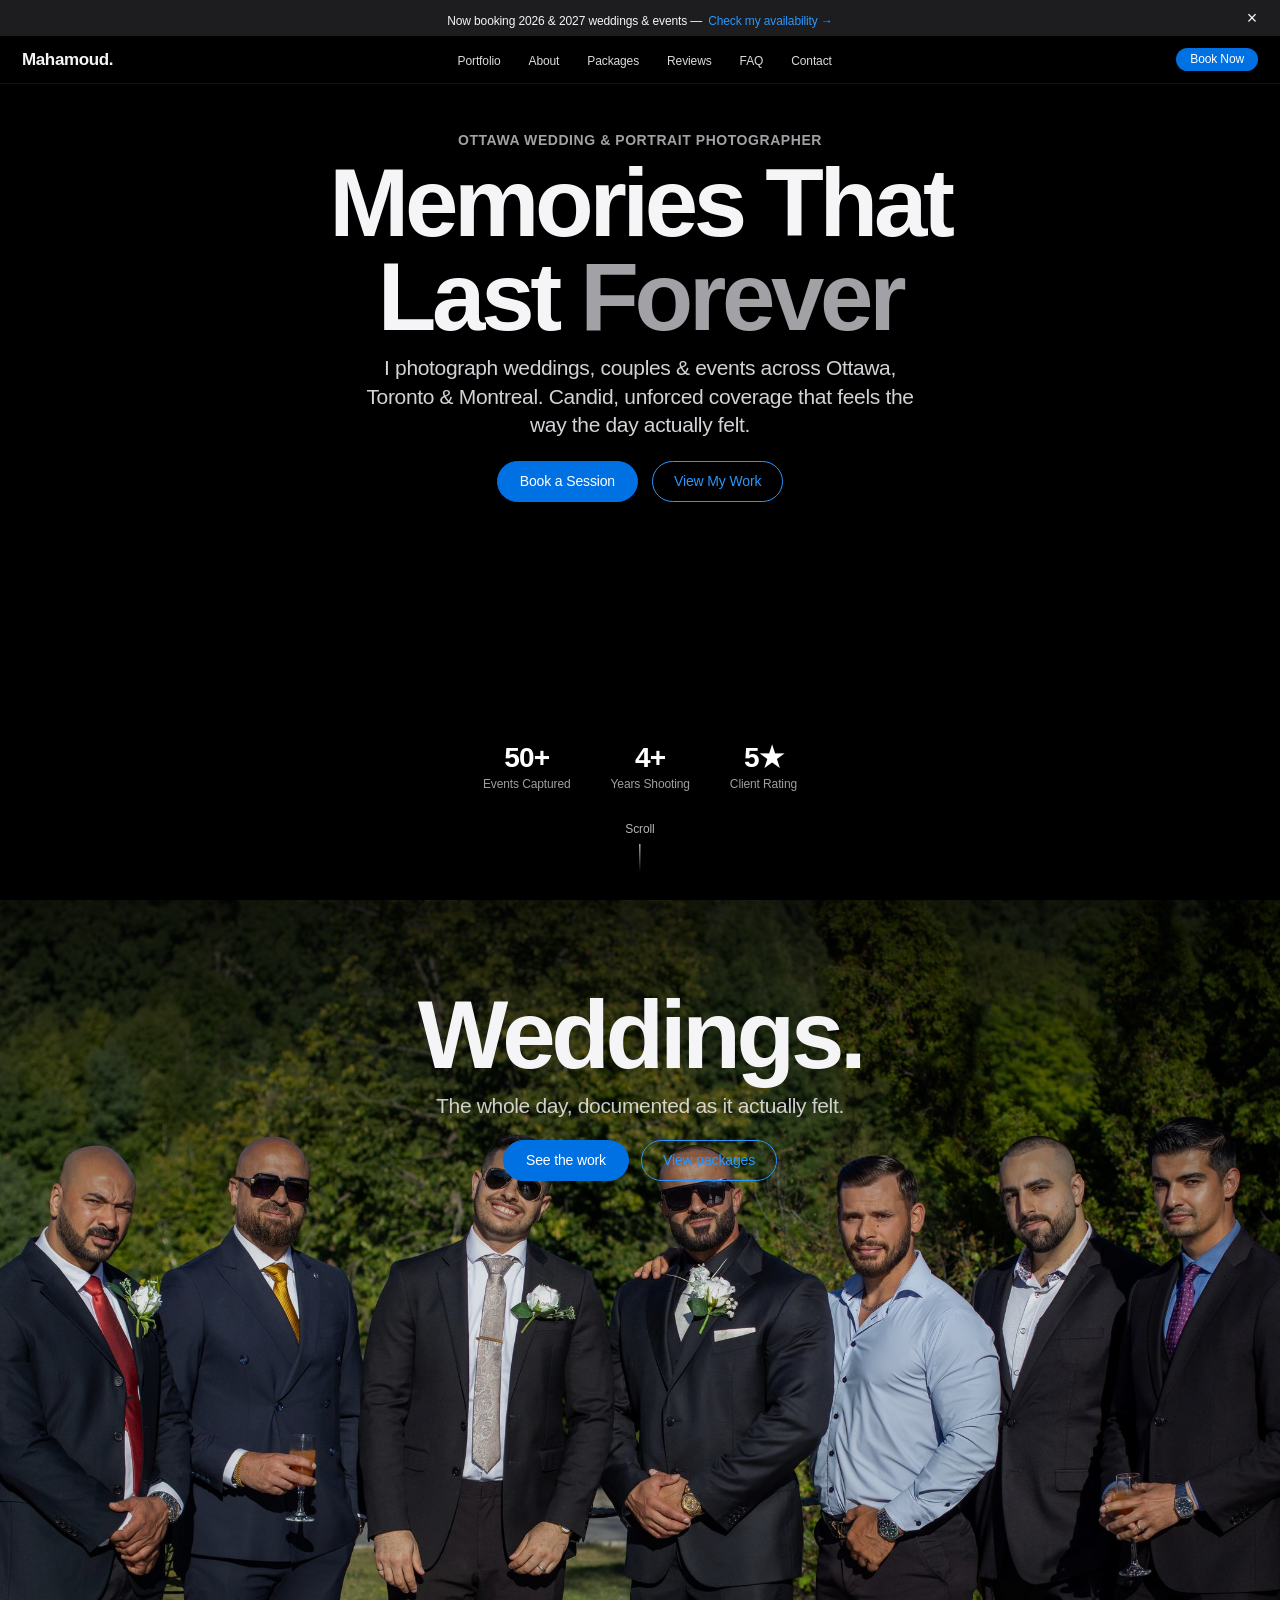
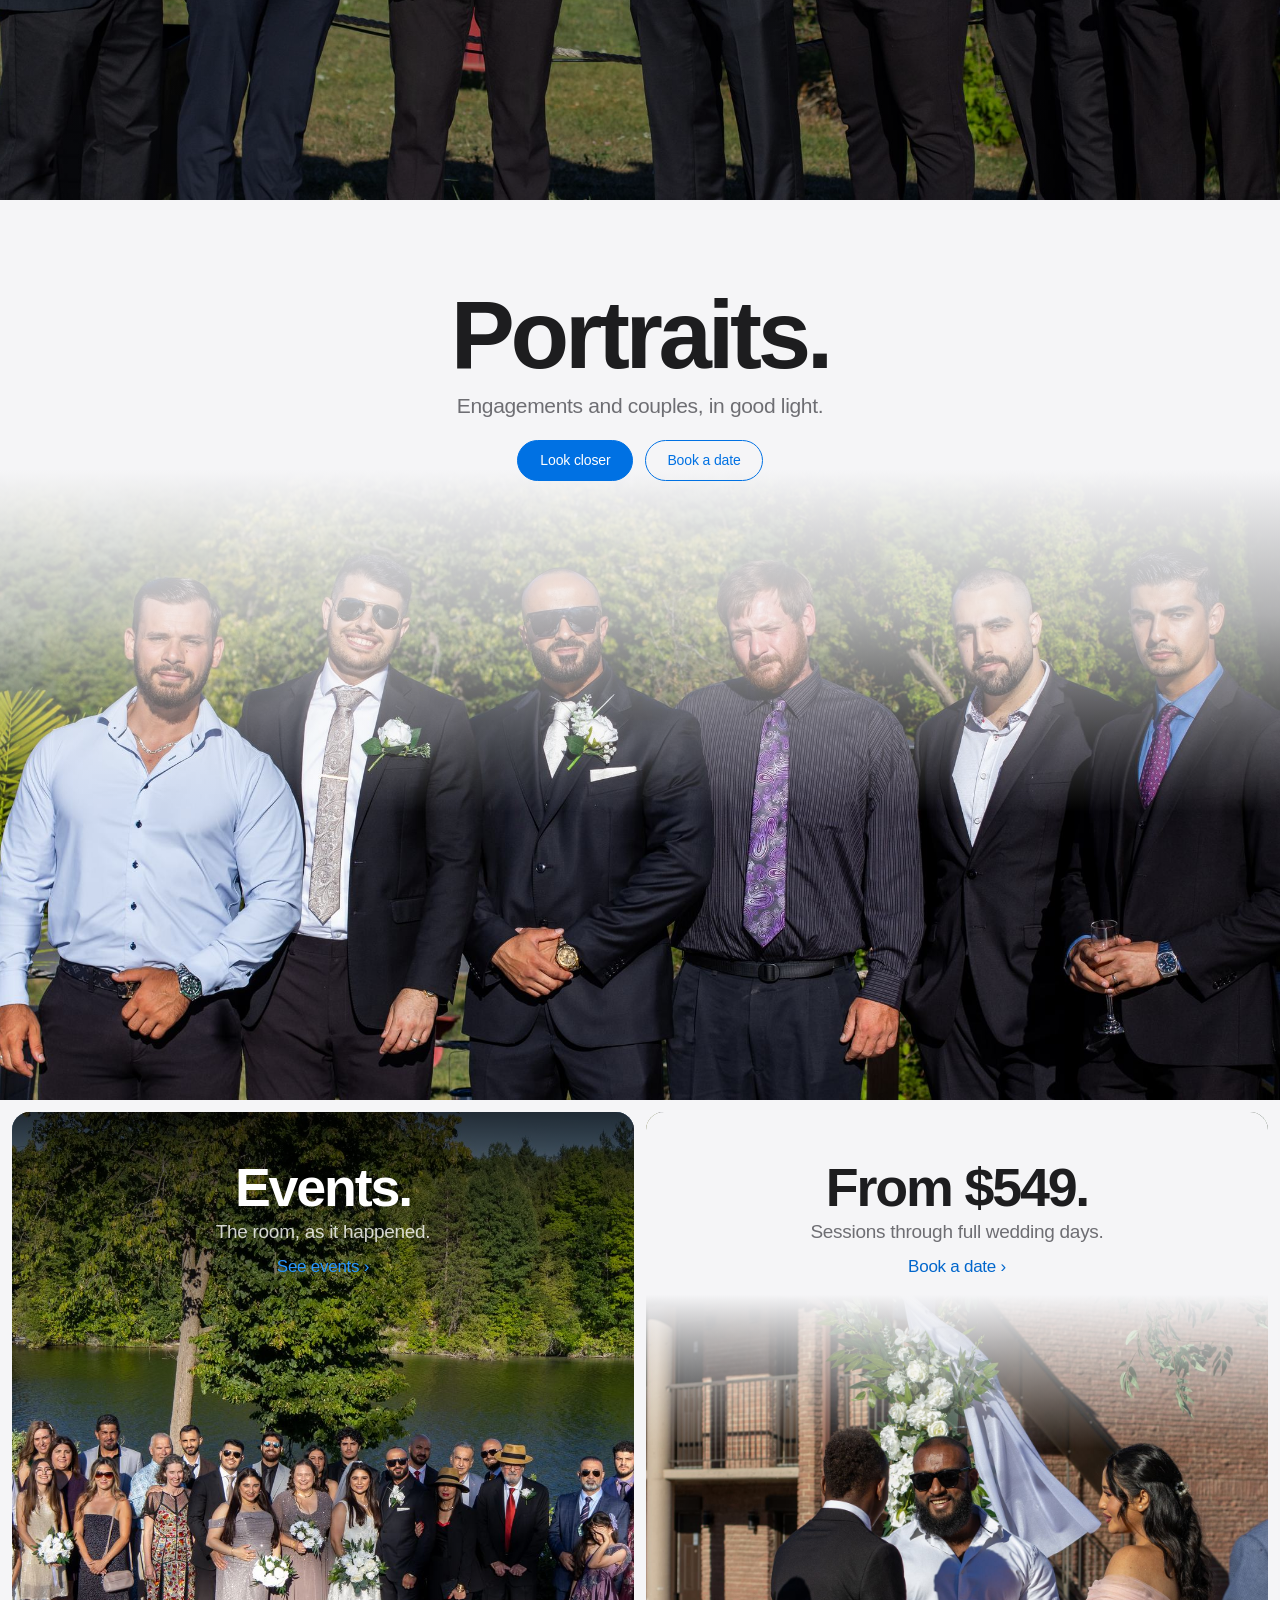
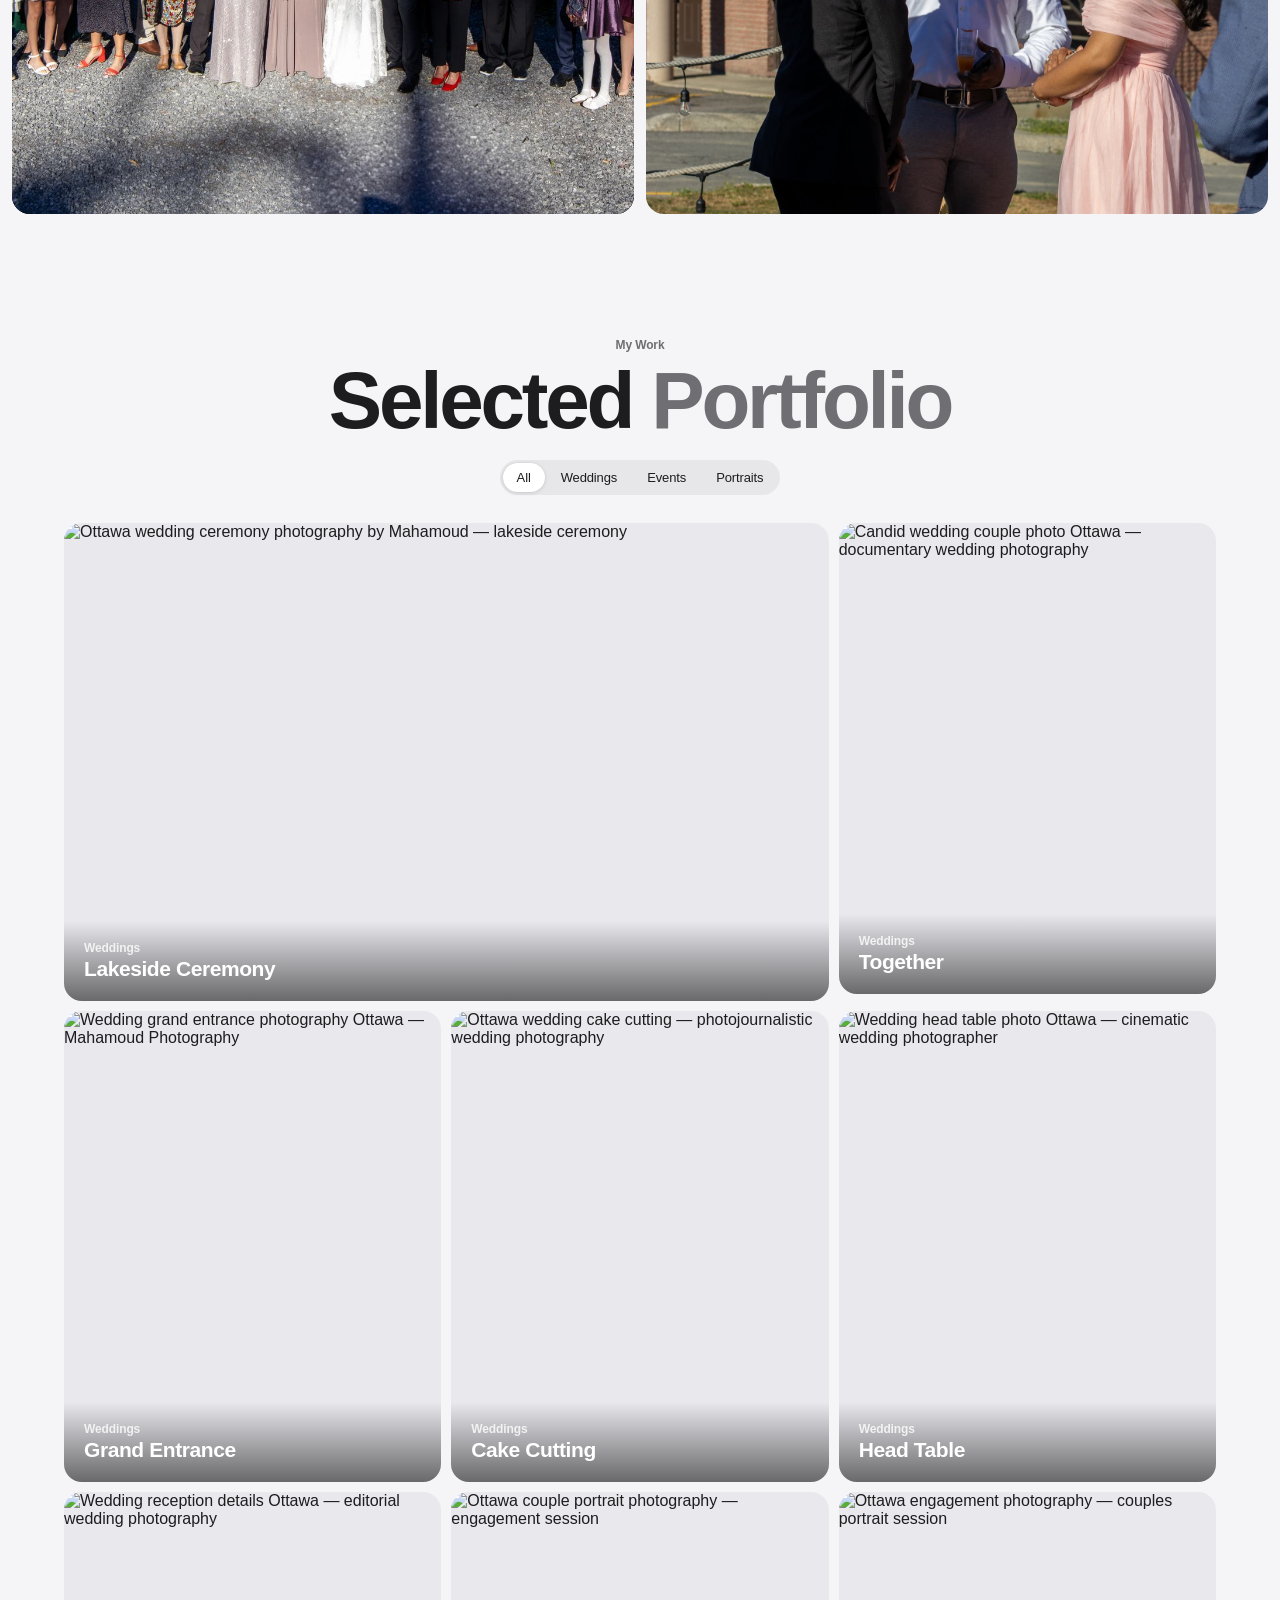
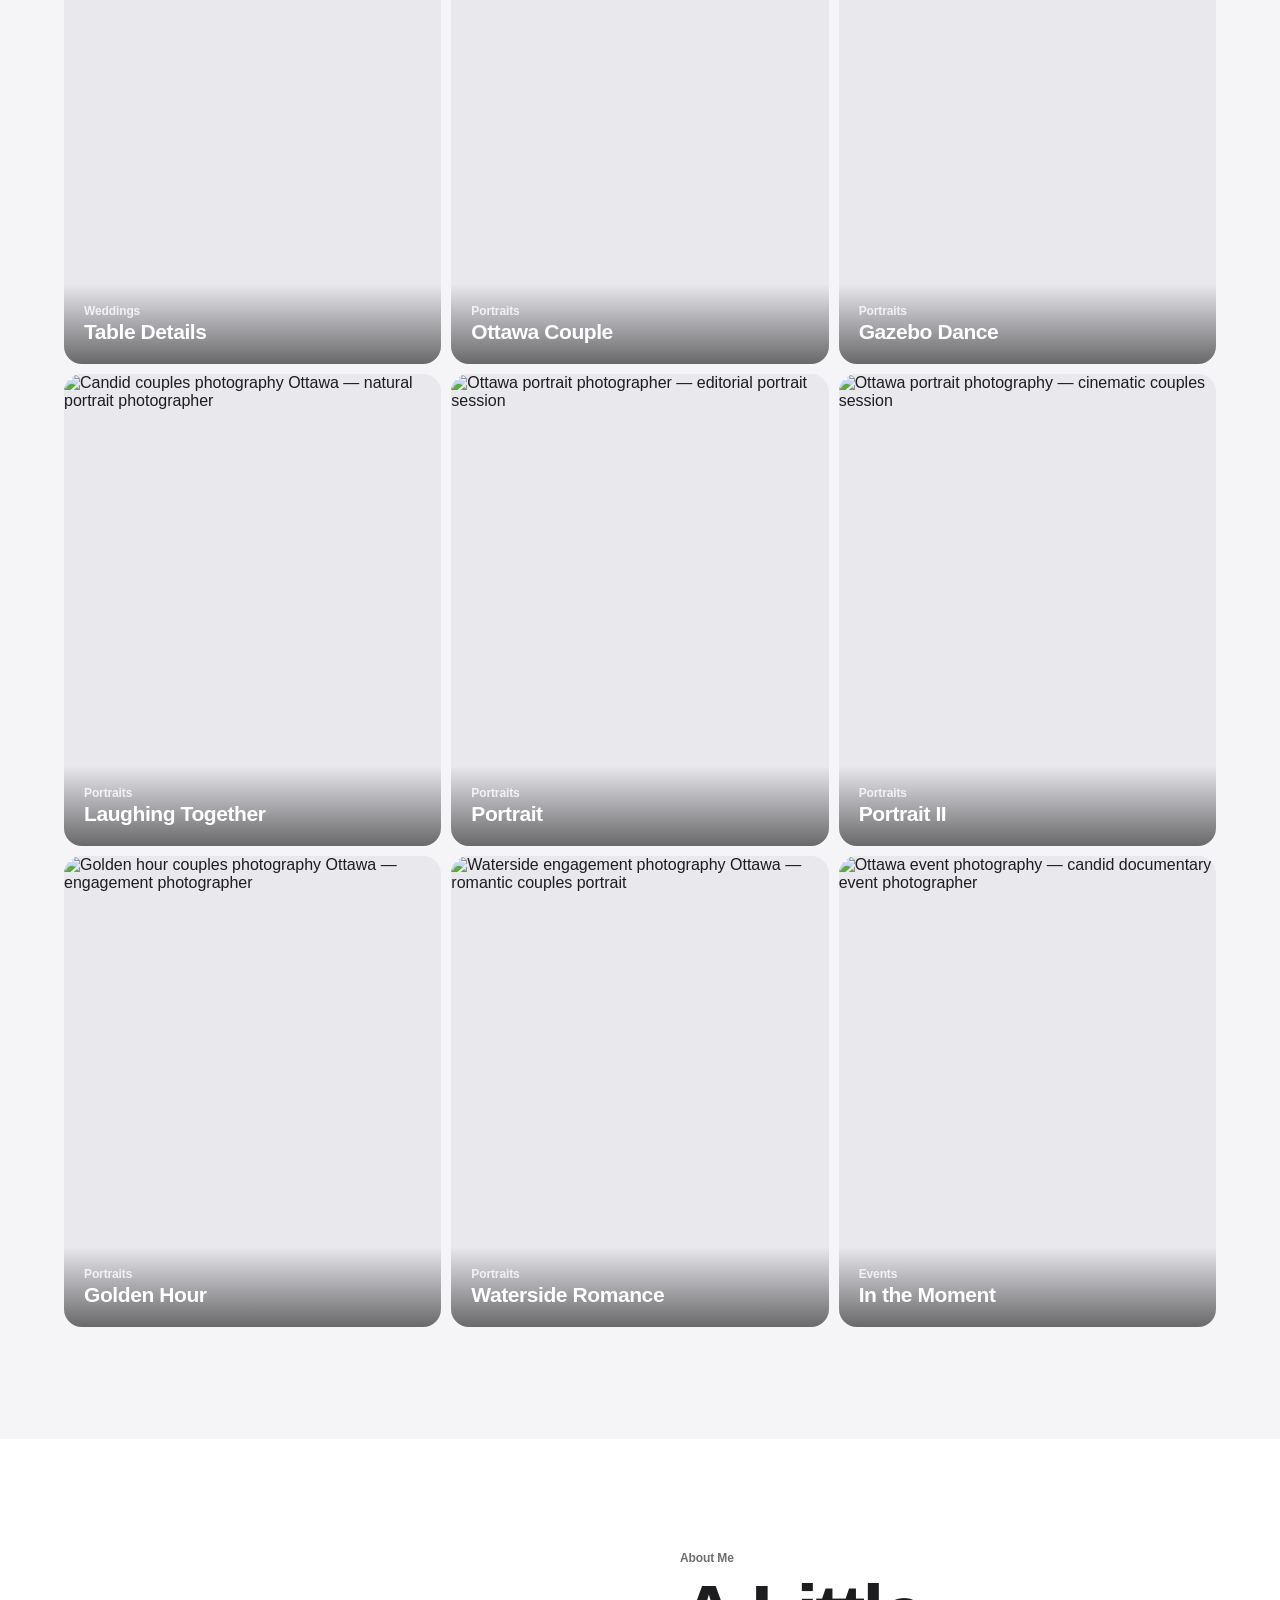
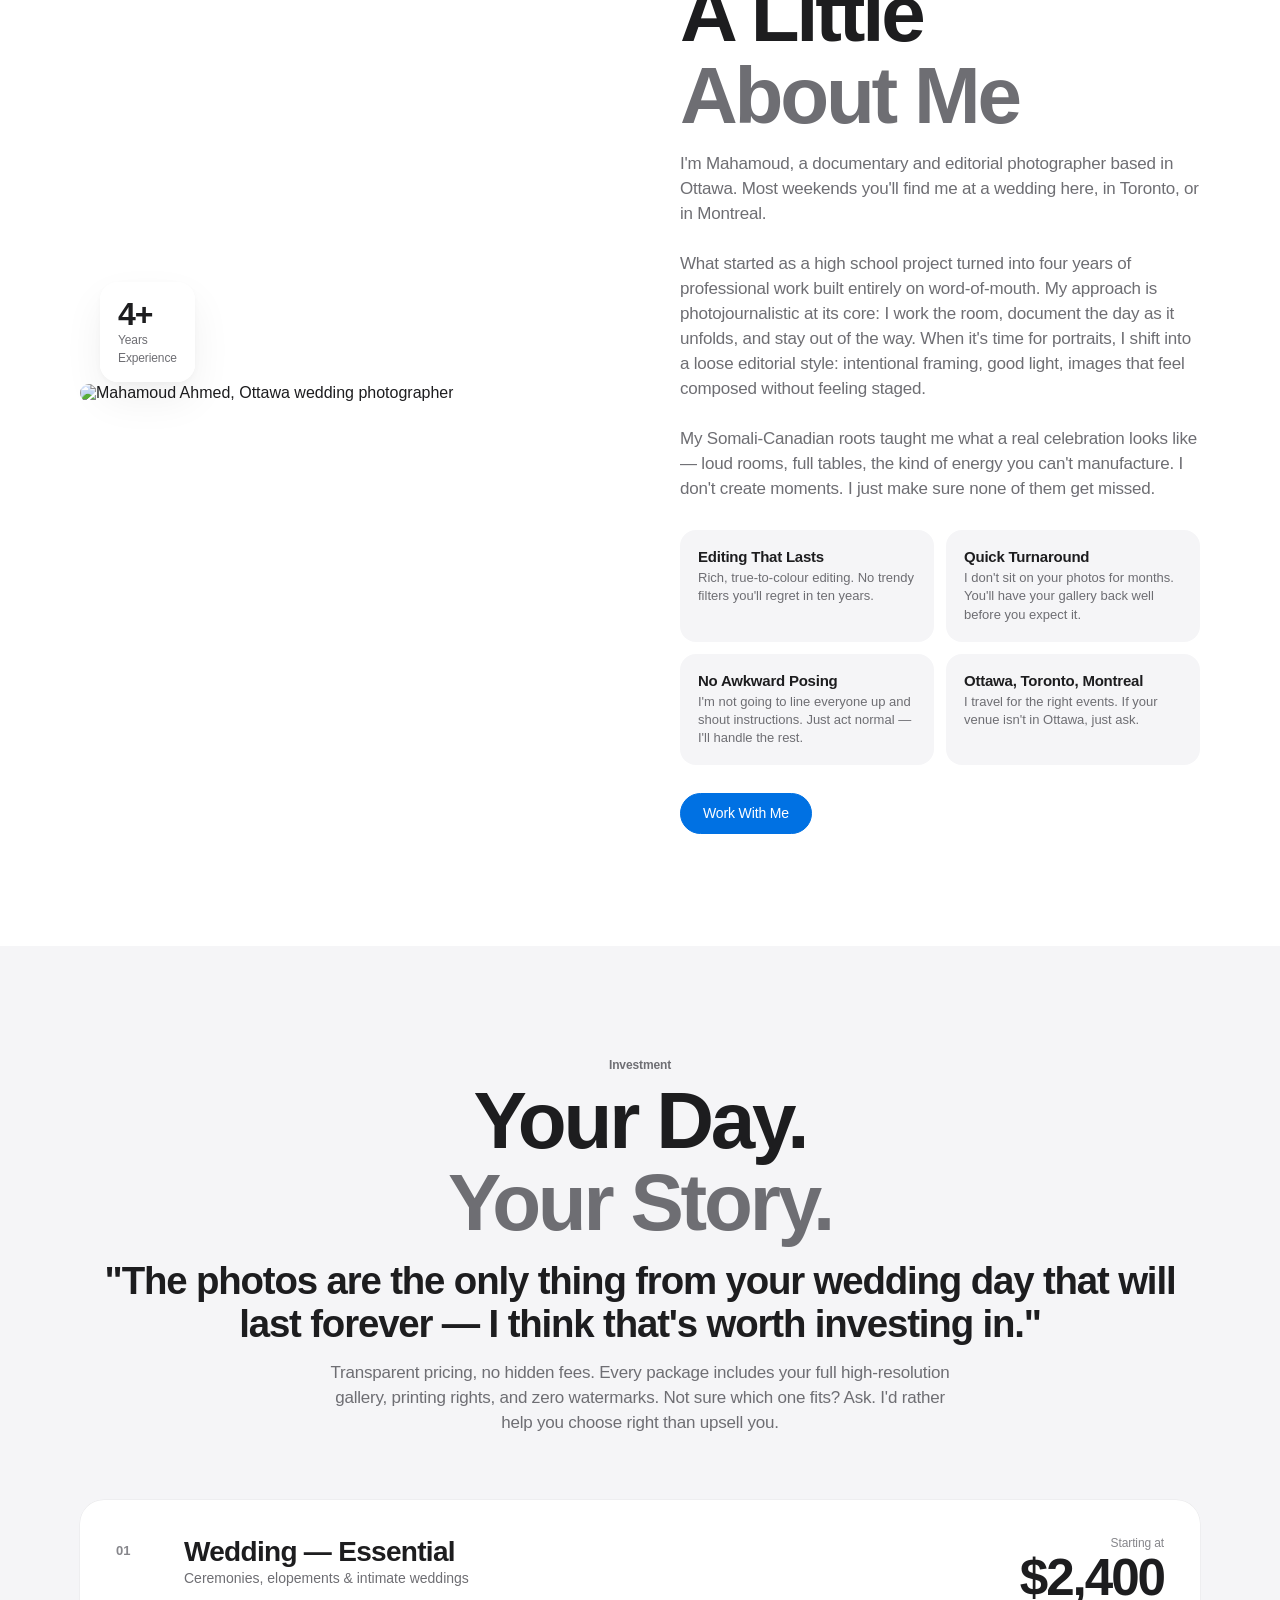
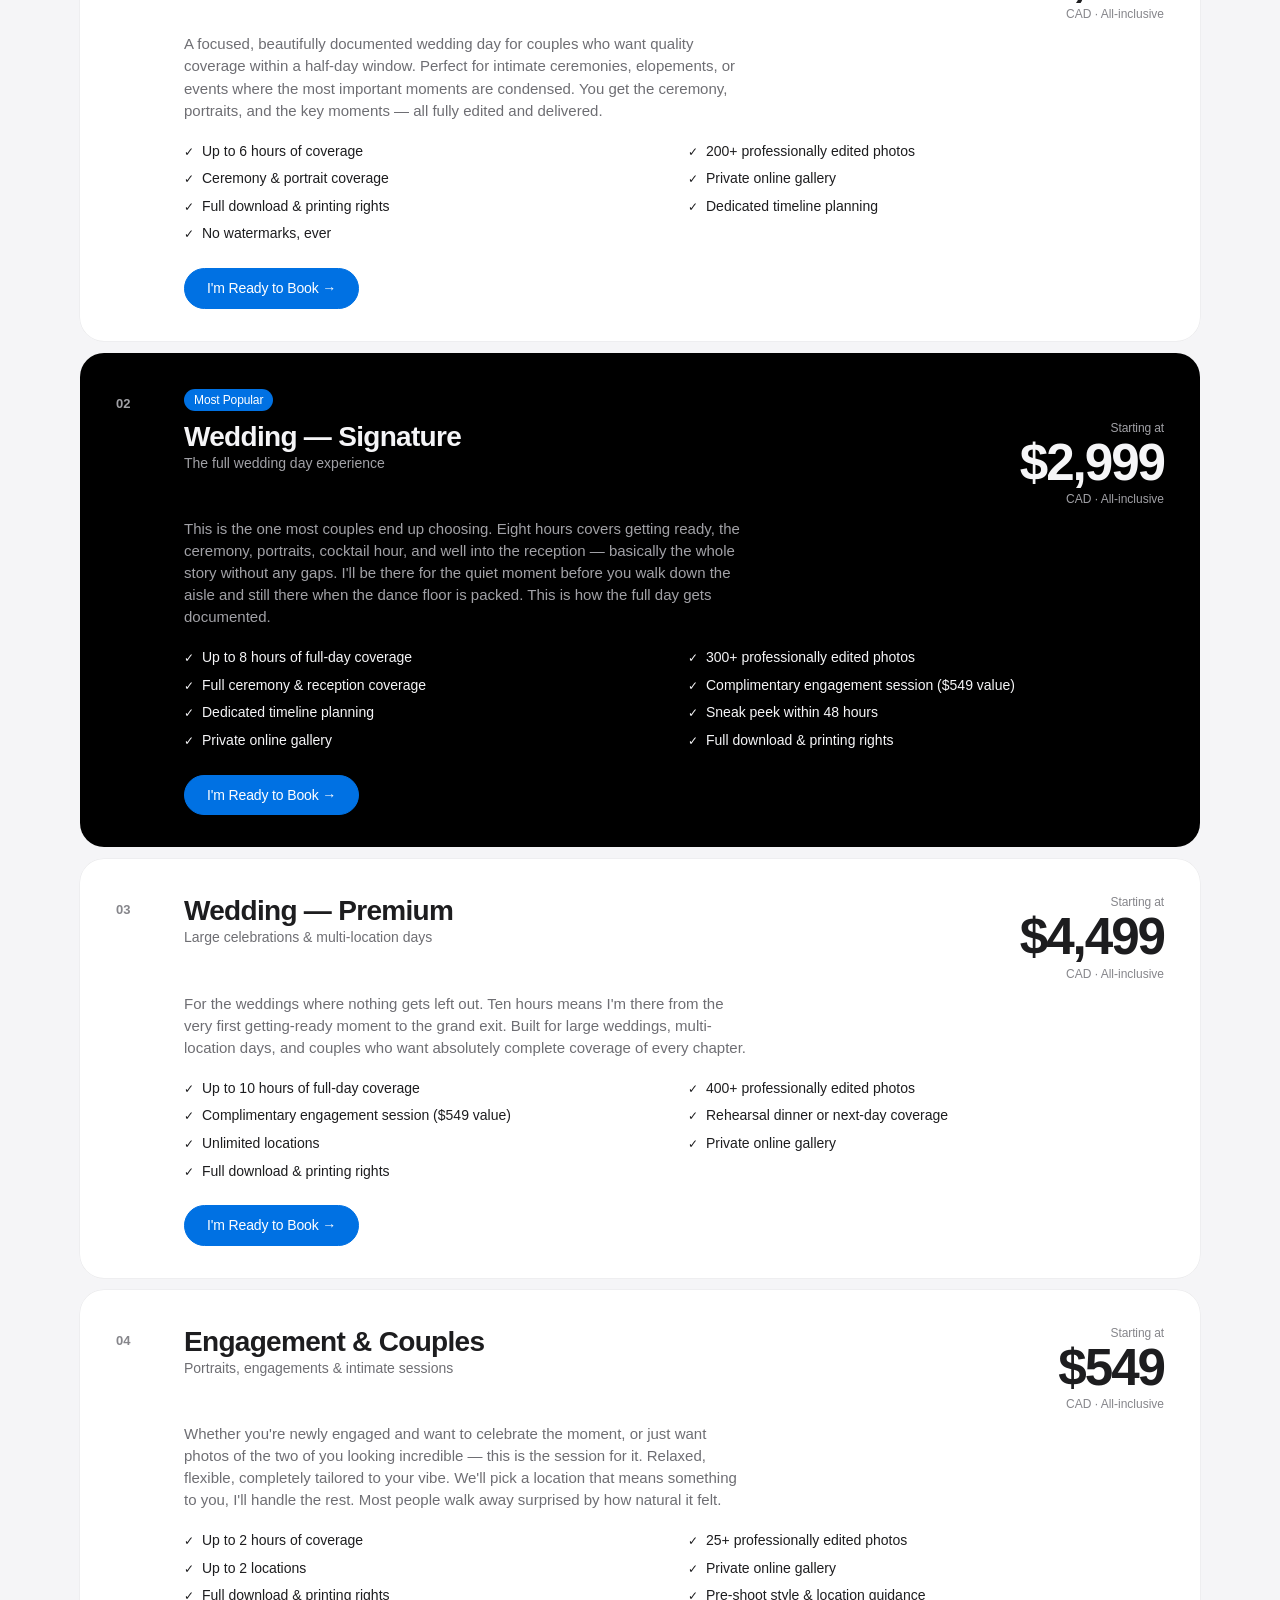
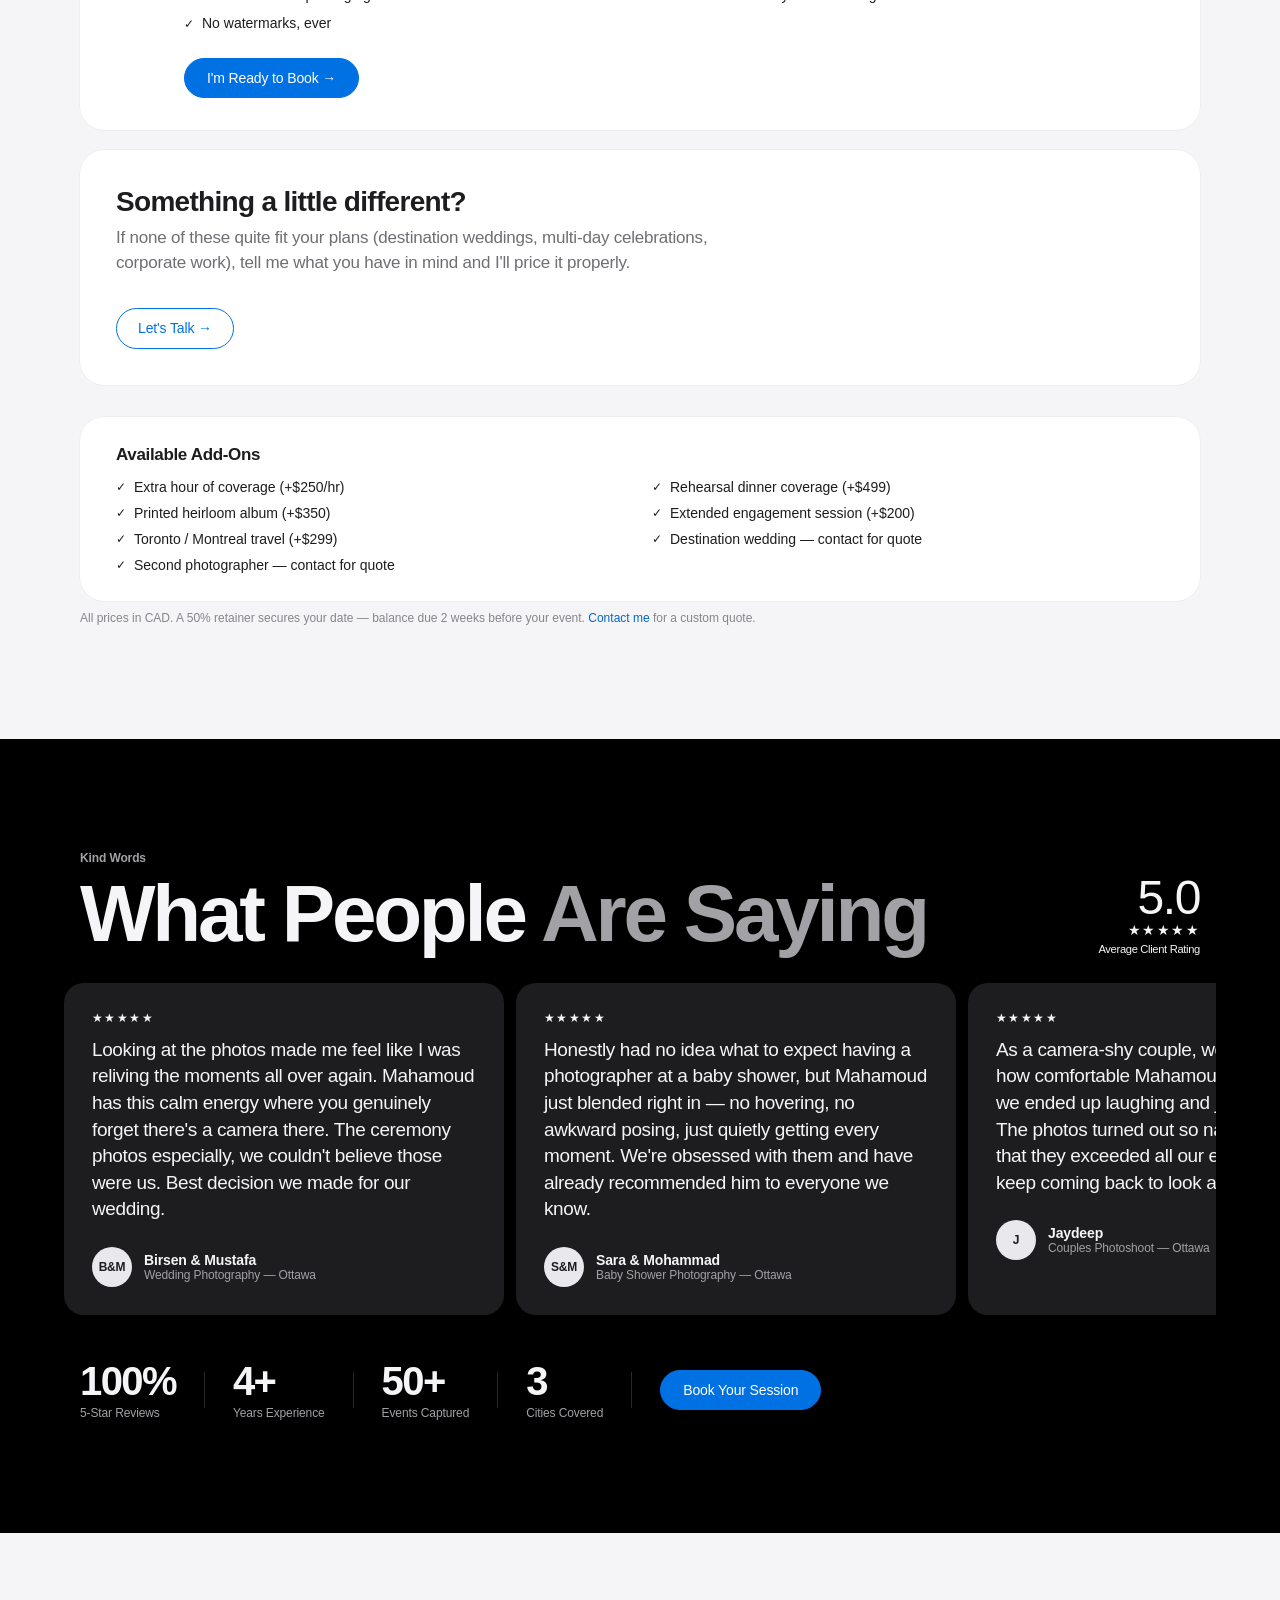
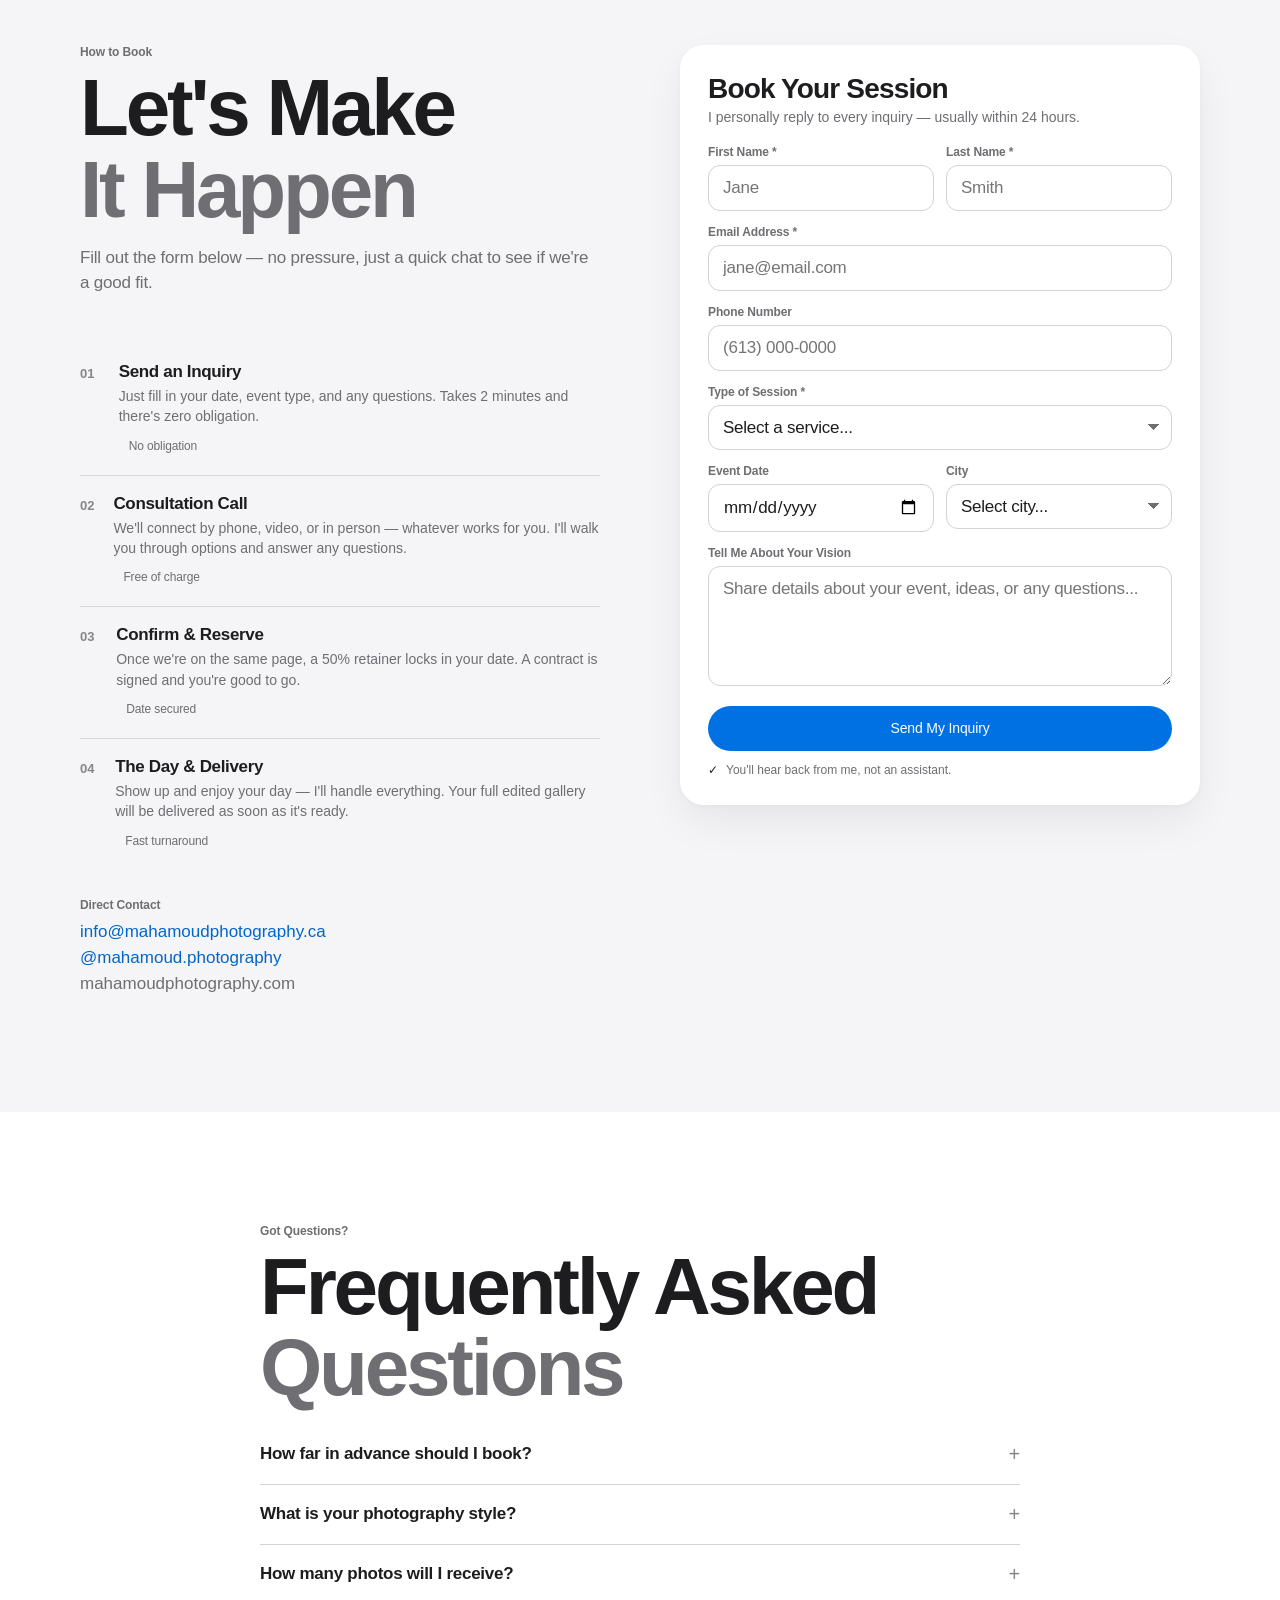
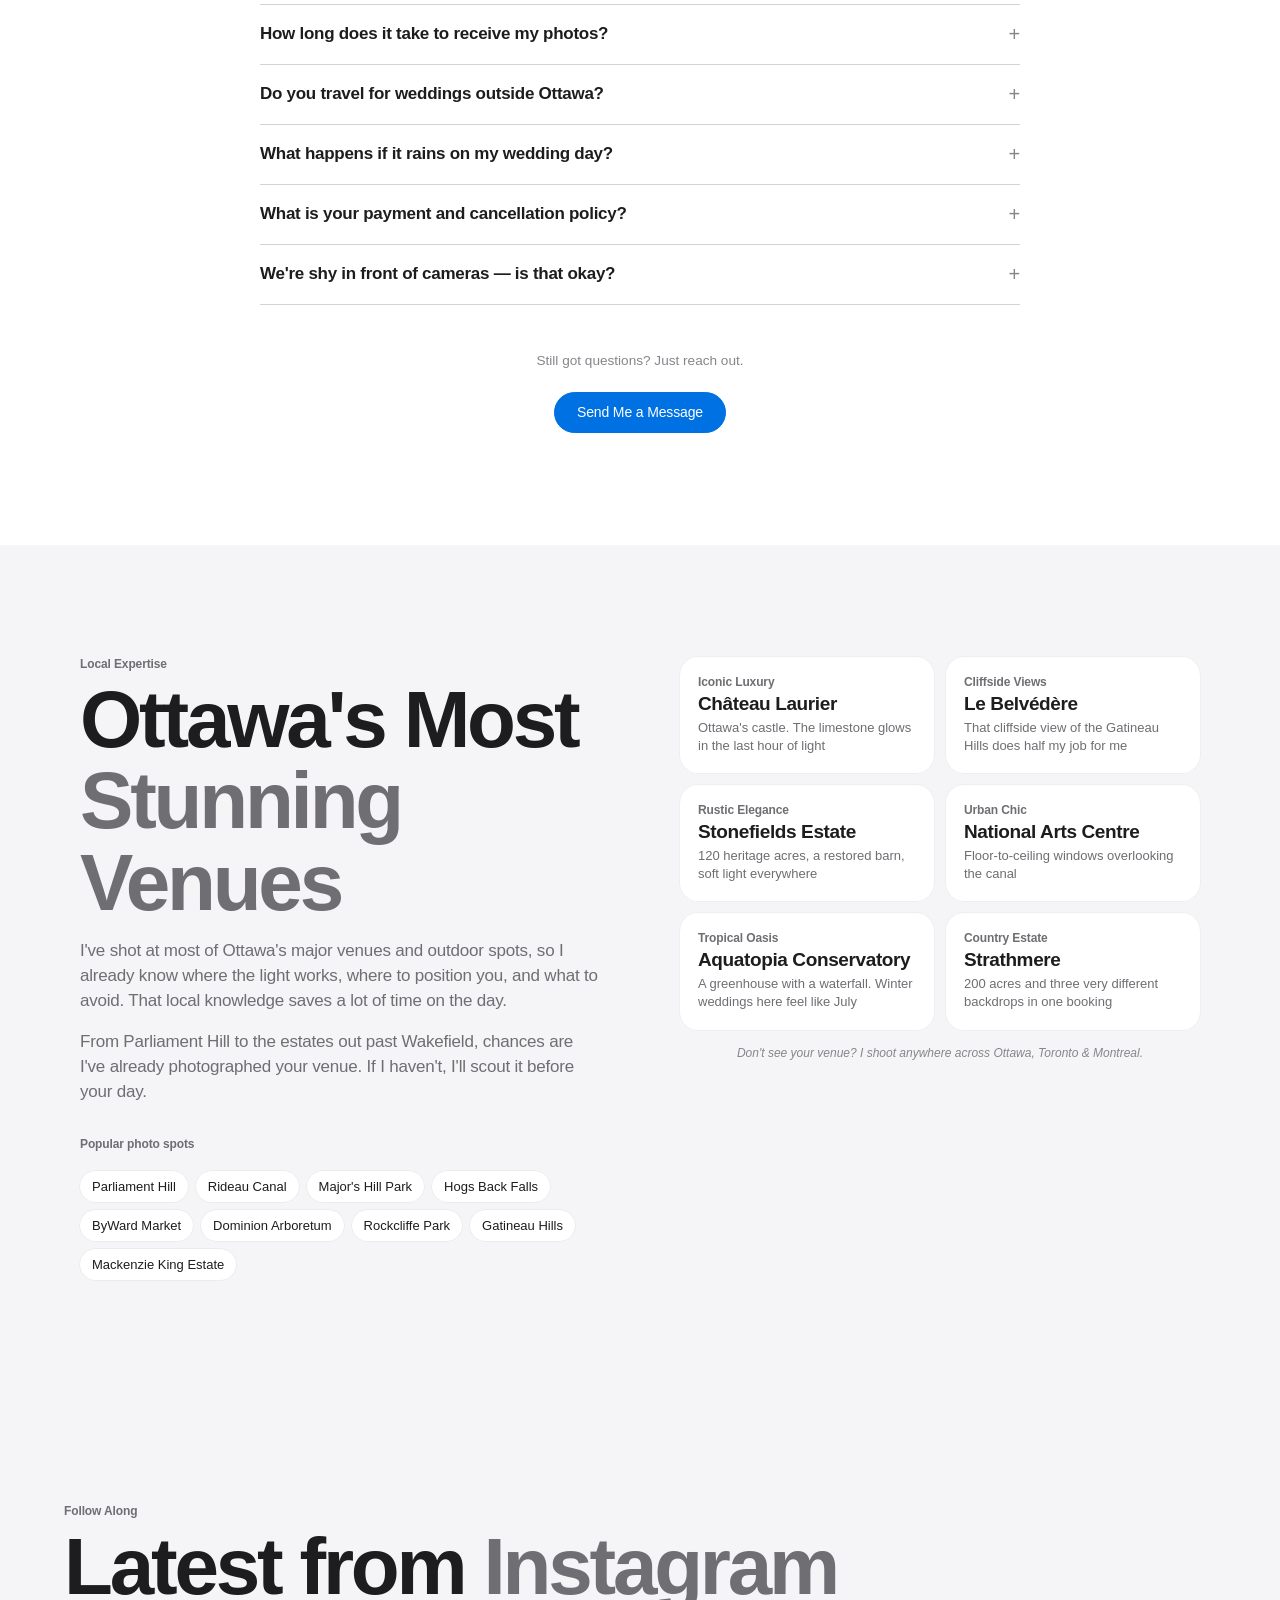
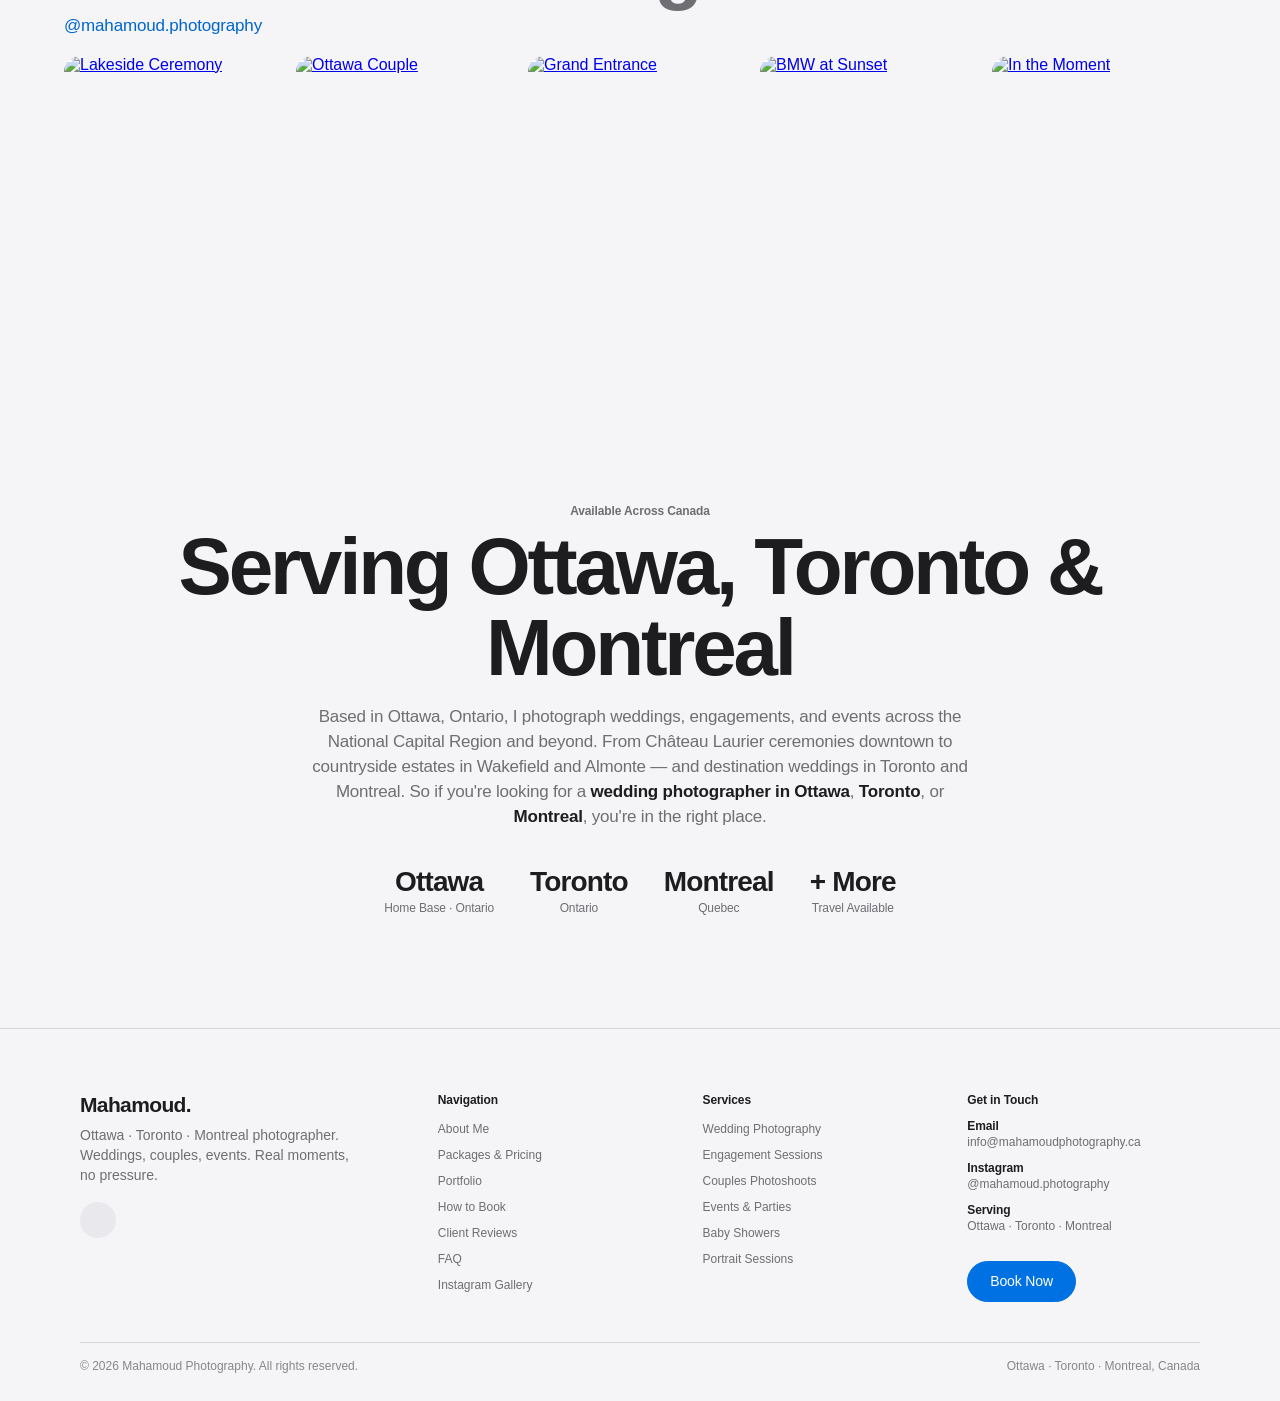
==== commit 51964d3b: "Point the new chapters at photographs of people. The wedding story and the events tile were cropping" ====
--- a/index.html
+++ b/index.html
@@ -379,8 +379,8 @@
 
 section.stage{scroll-margin-top:0}
 .stage{position:relative;min-height:100svh;display:flex;justify-content:center;align-items:flex-start;text-align:center;padding:88px 22px 40px;overflow:hidden;color:#f5f5f7;background:#000}
-.stage-bg{position:absolute;inset:0;width:100%;height:100%;object-fit:cover;object-position:center 32%}
-.stage::after{content:"";position:absolute;inset:0;background:linear-gradient(to bottom,rgba(0,0,0,.72) 0%,rgba(0,0,0,.28) 34%,rgba(0,0,0,.12) 58%,rgba(0,0,0,.28) 100%)}
+.stage-bg{position:absolute;inset:0;width:100%;height:100%;object-fit:cover;object-position:center 18%}
+.stage::after{content:"";position:absolute;inset:0;background:linear-gradient(to bottom,rgba(0,0,0,.78) 0%,rgba(0,0,0,.42) 22%,rgba(0,0,0,.08) 42%,rgba(0,0,0,.22) 100%)}
 .stage-copy{position:relative;z-index:1;max-width:920px}
 .stage-copy h2{font-family:var(--display);font-size:clamp(56px,8vw,96px);font-weight:600;letter-spacing:-.045em;line-height:.98}
 .stage-copy p{font-size:21px;color:rgba(255,255,255,.78);margin:12px auto 22px;letter-spacing:-.016em;max-width:34rem}
@@ -396,15 +396,15 @@
 .tile{position:relative;min-height:78vh;border-radius:18px;overflow:hidden;display:flex;justify-content:center;align-items:flex-start;text-align:center;text-decoration:none;color:#fff;padding:48px 28px 32px;background:#000}
 .tile img{position:absolute;inset:0;width:100%;height:100%;object-fit:cover;object-position:center 28%;transition:transform .8s var(--ease)}
 .tile:hover img{transform:scale(1.04)}
-.tile::after{content:"";position:absolute;inset:0;background:linear-gradient(to bottom,rgba(0,0,0,.72),rgba(0,0,0,.08) 46%,rgba(0,0,0,.2))}
+.tile::after{content:"";position:absolute;inset:0;background:linear-gradient(to bottom,rgba(0,0,0,.78) 0%,rgba(0,0,0,.35) 18%,rgba(0,0,0,0) 40%)}
 .tile-copy{position:relative;z-index:1;max-width:440px}
 .tile-copy h2{font-family:var(--display);font-size:clamp(40px,4.2vw,56px);font-weight:600;letter-spacing:-.04em;line-height:1.02;margin-bottom:6px}
 .tile-copy p{font-size:19px;color:rgba(255,255,255,.8);margin-bottom:14px;letter-spacing:-.015em}
 .tile-link{color:#2997ff;font-size:17px;letter-spacing:-.015em}
 .tile-link::after{content:" ›"}
 .tile-light{background:#f5f5f7;color:#1d1d1f}
-.tile-light img{object-position:center 42%}
-.tile-light::after{background:linear-gradient(to bottom,#f5f5f7 0%,#f5f5f7 34%,rgba(245,245,247,0) 64%)}
+.tile-light img{object-position:center top}
+.tile-light::after{background:linear-gradient(to bottom,#f5f5f7 0%,#f5f5f7 26%,rgba(245,245,247,0) 48%)}
 .tile-light .tile-copy p{color:#6e6e73}
 .tile-light .tile-link{color:#0066cc}
 
@@ -432,6 +432,11 @@
   .foot-grid{grid-template-columns:1fr 1fr}
   .form-box{position:static}
   .hero-content,.hero-stats{padding-left:22px;padding-right:22px}
+}
+@media(max-width:720px){
+  :root{--banner-h:56px}
+  #banner{align-items:center;padding:8px 40px 8px 16px;line-height:1.35}
+  #banner button{top:50%;bottom:auto;transform:translateY(-50%)}
 }
 @media(max-width:540px){
   #portfolio,#about,#packages,#venues,#booking,#testimonials,#faq,#instagram,#cities{padding:72px 22px}
@@ -575,7 +580,7 @@
 </section>
 
 <section class="stage" id="weddings" aria-label="Weddings">
-  <img class="stage-bg" src="images/chapter-weddings.jpg" alt="" width="2000" height="3000">
+  <img class="stage-bg" src="images/chapter-weddings.jpg" alt="" width="2200" height="1467">
   <div class="stage-copy">
     <h2>Weddings.</h2>
     <p>The whole day, documented as it actually felt.</p>
@@ -600,7 +605,7 @@
 
 <section class="duo" aria-label="Events and pricing">
   <a class="tile" href="#portfolio" onclick="filterPort('events')">
-    <img src="images/chapter-events.jpg" alt="" width="1600" height="2400">
+    <img src="images/chapter-events.jpg" alt="" width="1800" height="1200">
     <div class="tile-copy">
       <h2>Events.</h2>
       <p>The room, as it happened.</p>
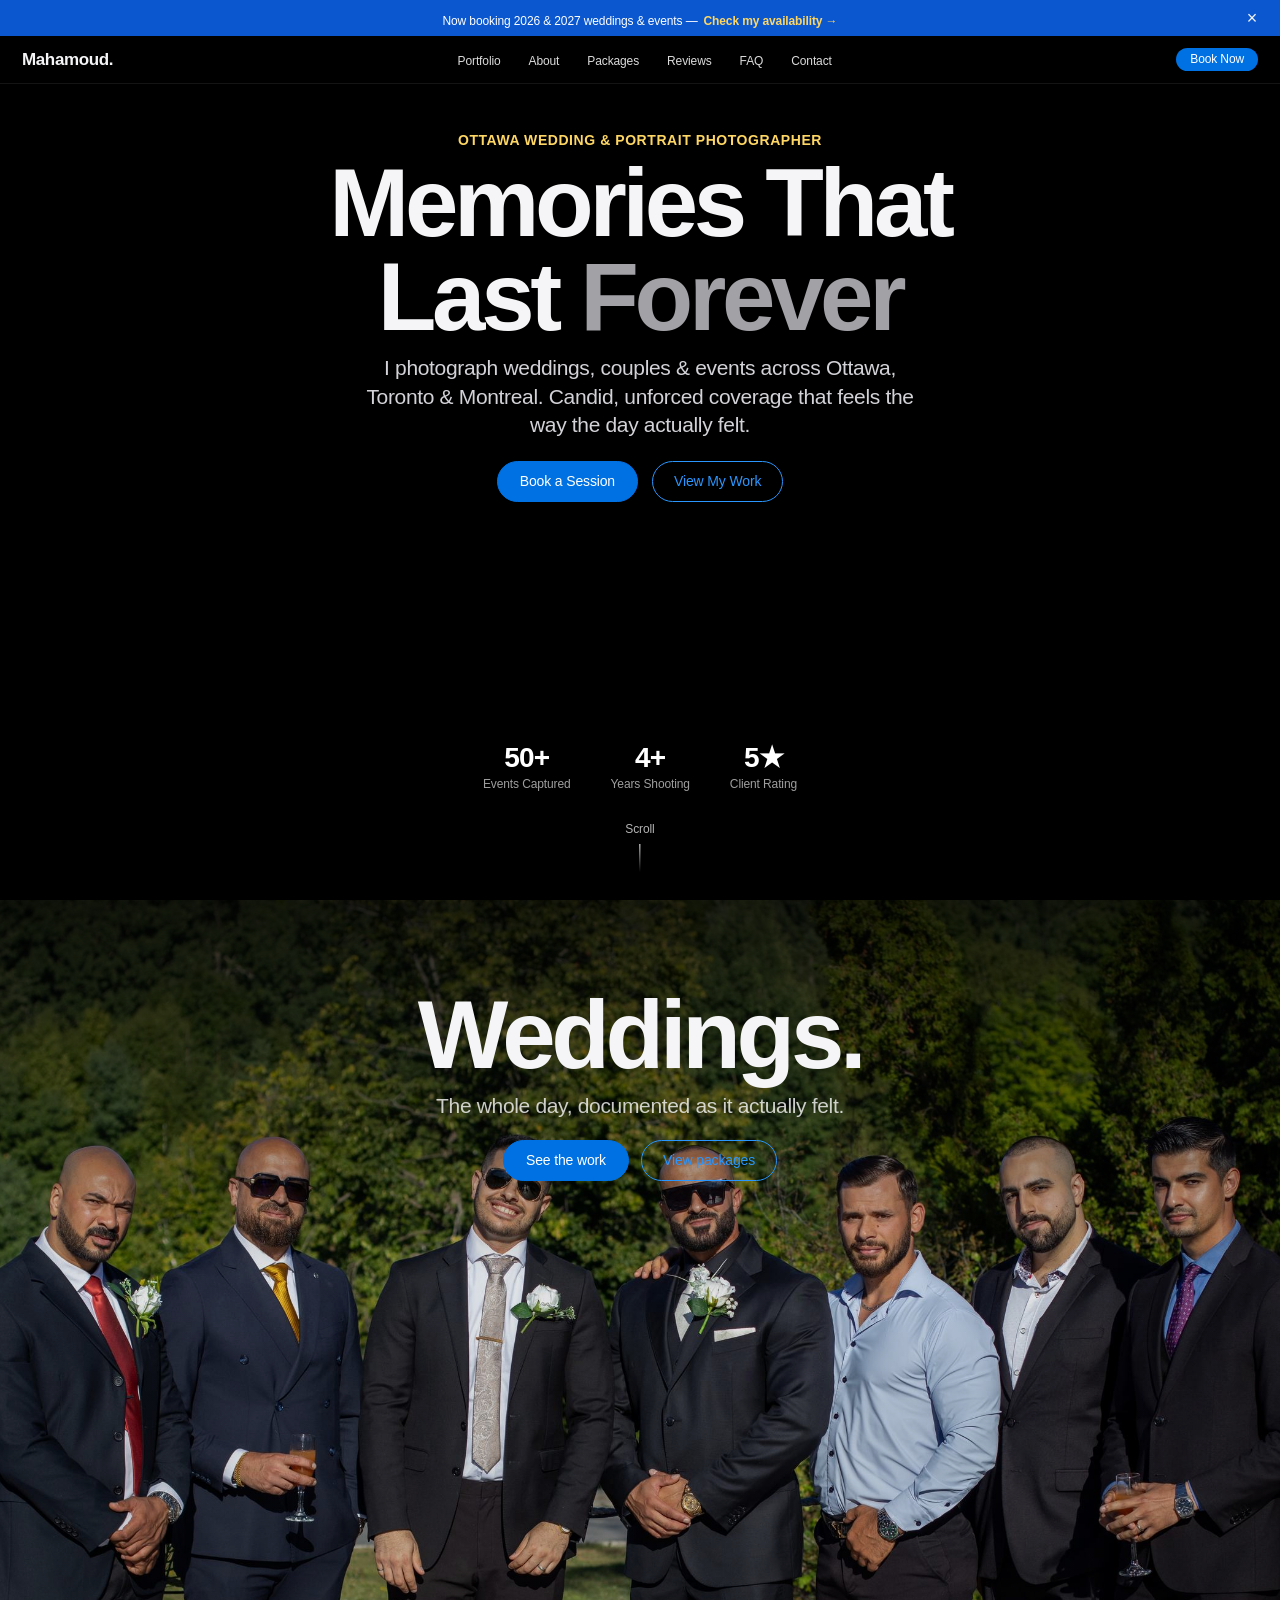
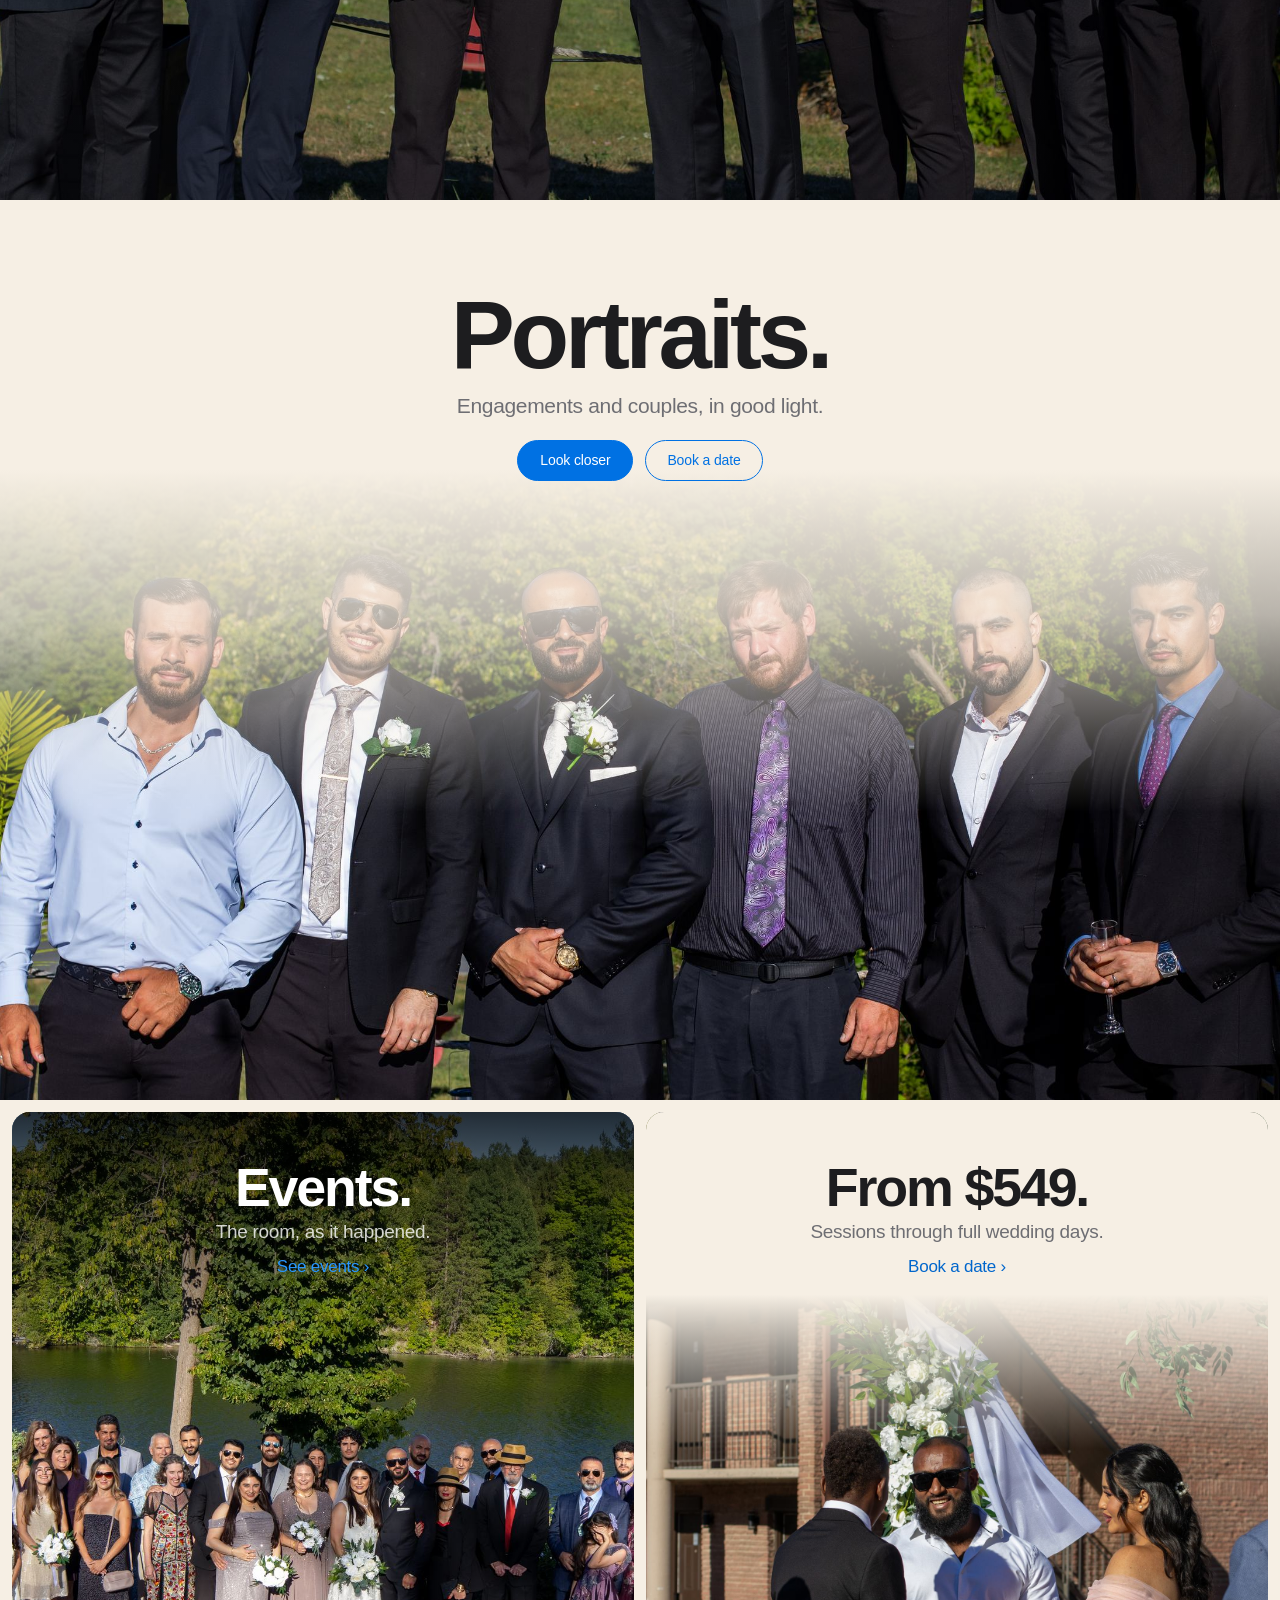
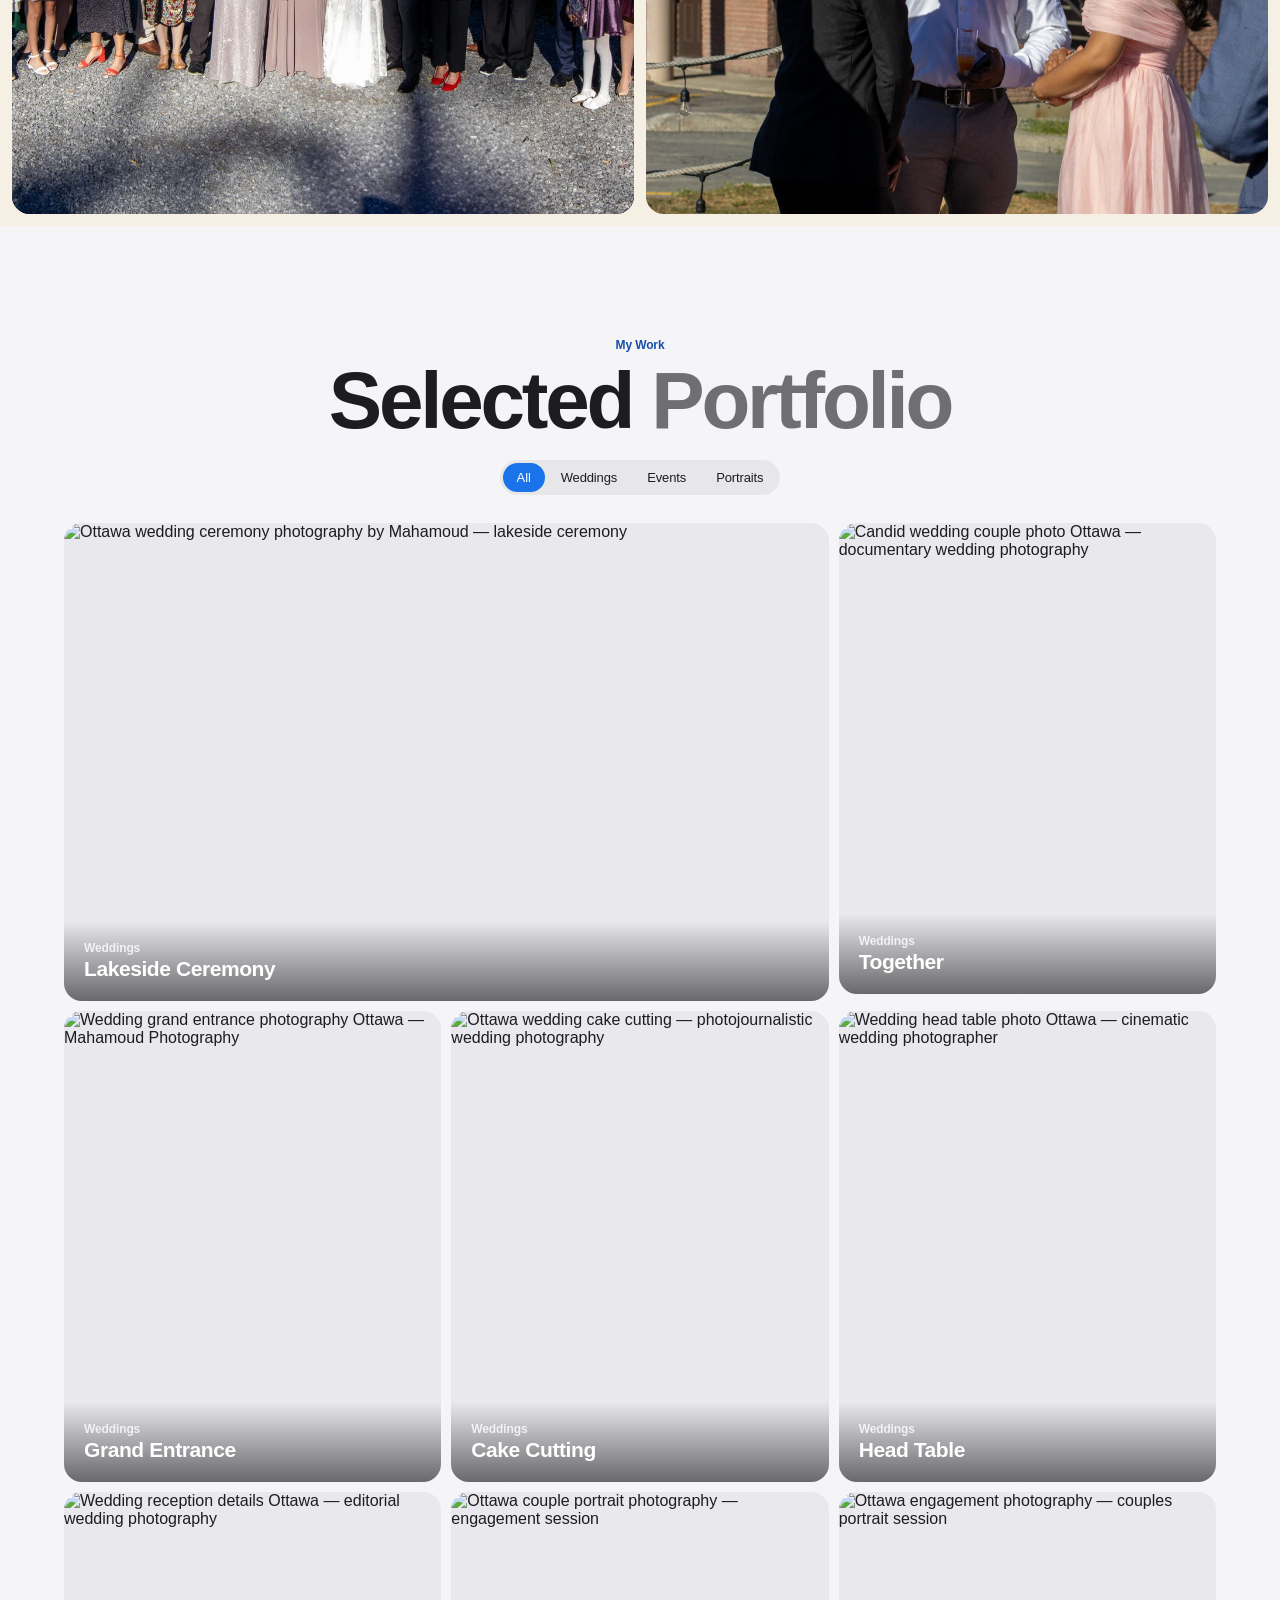
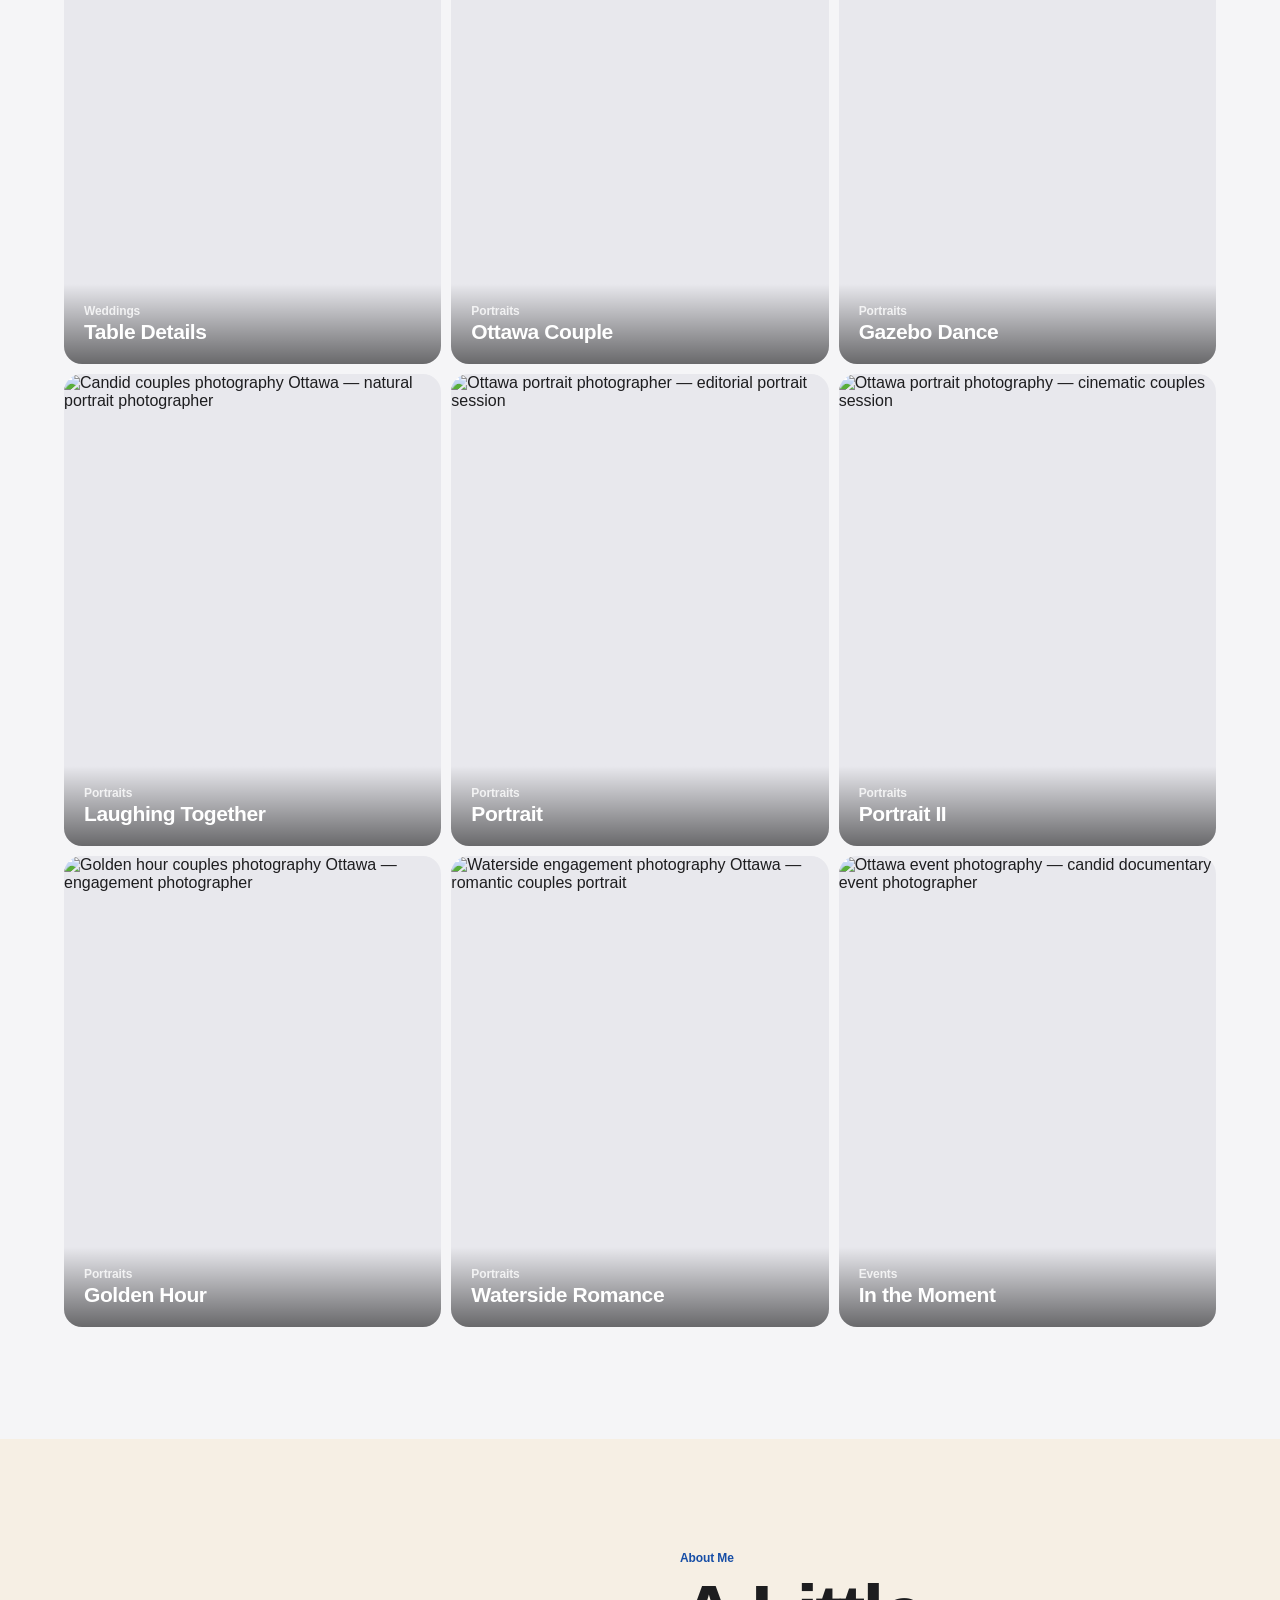
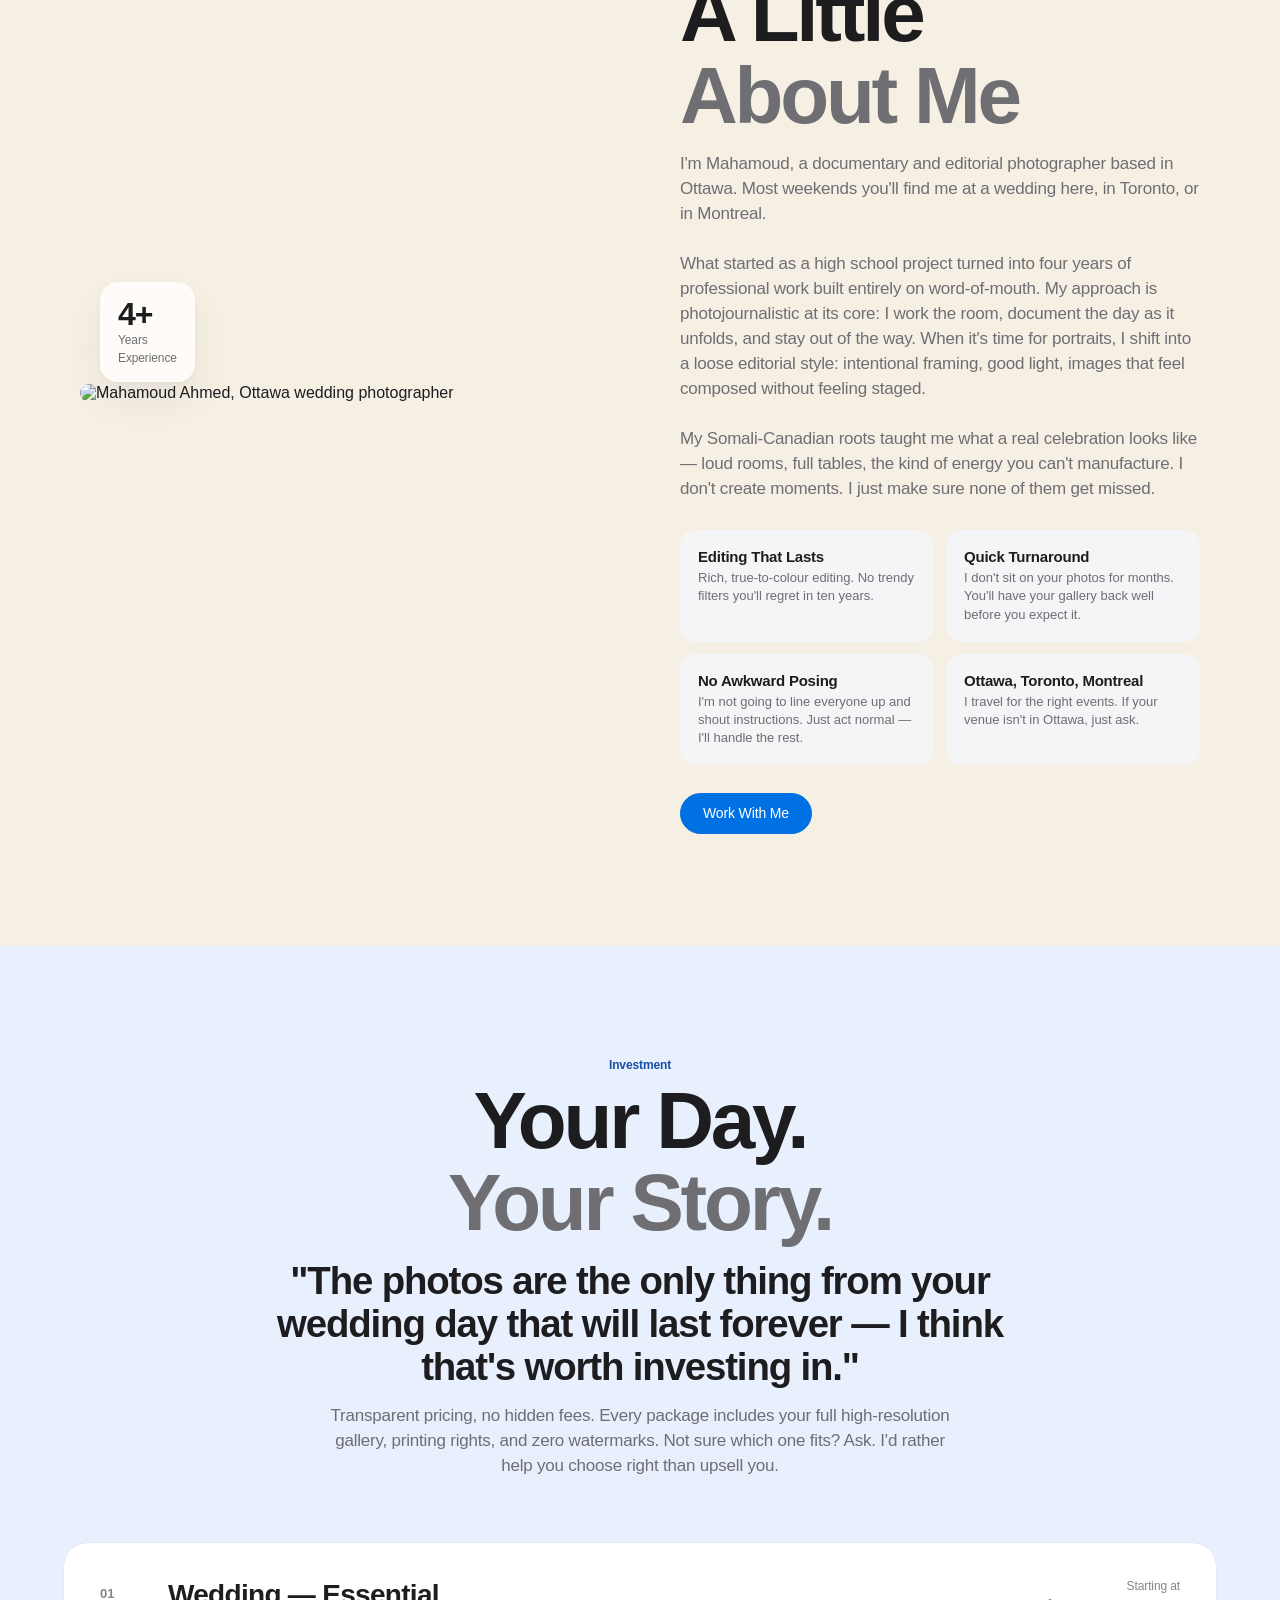
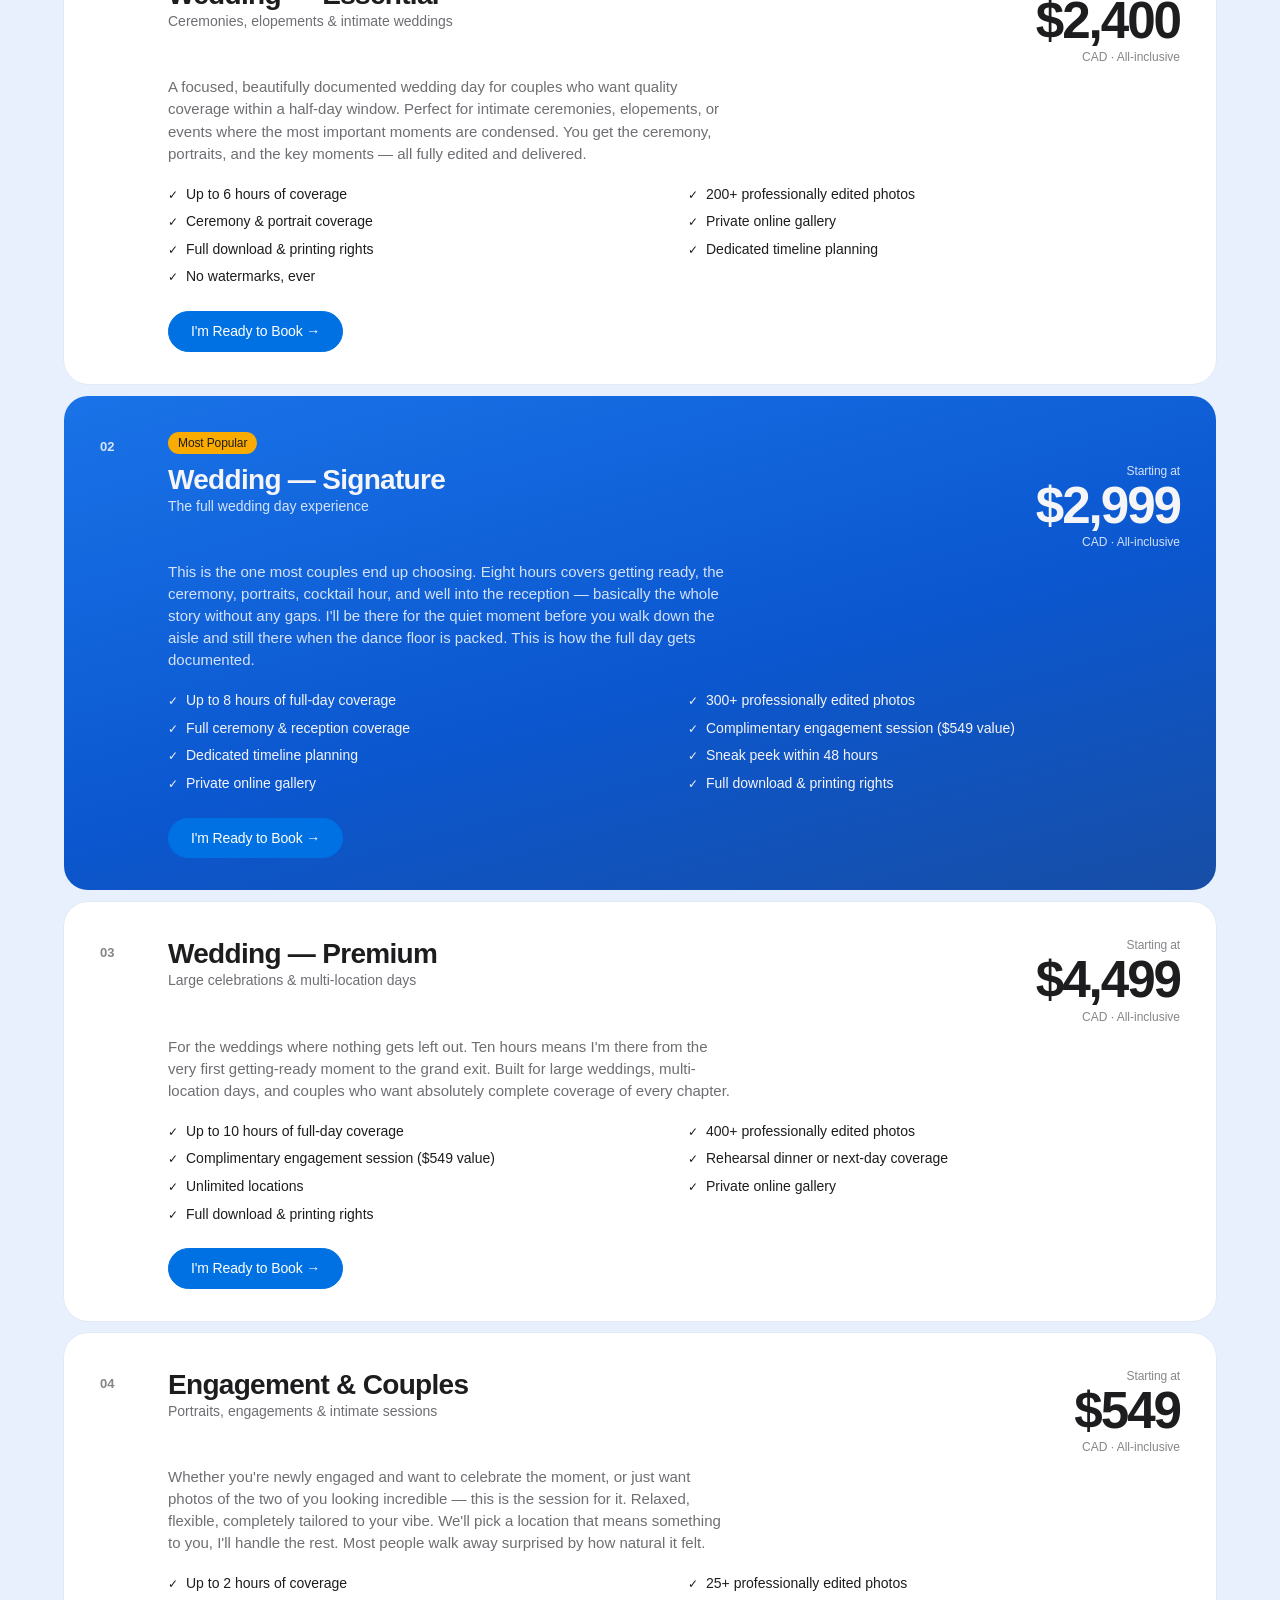
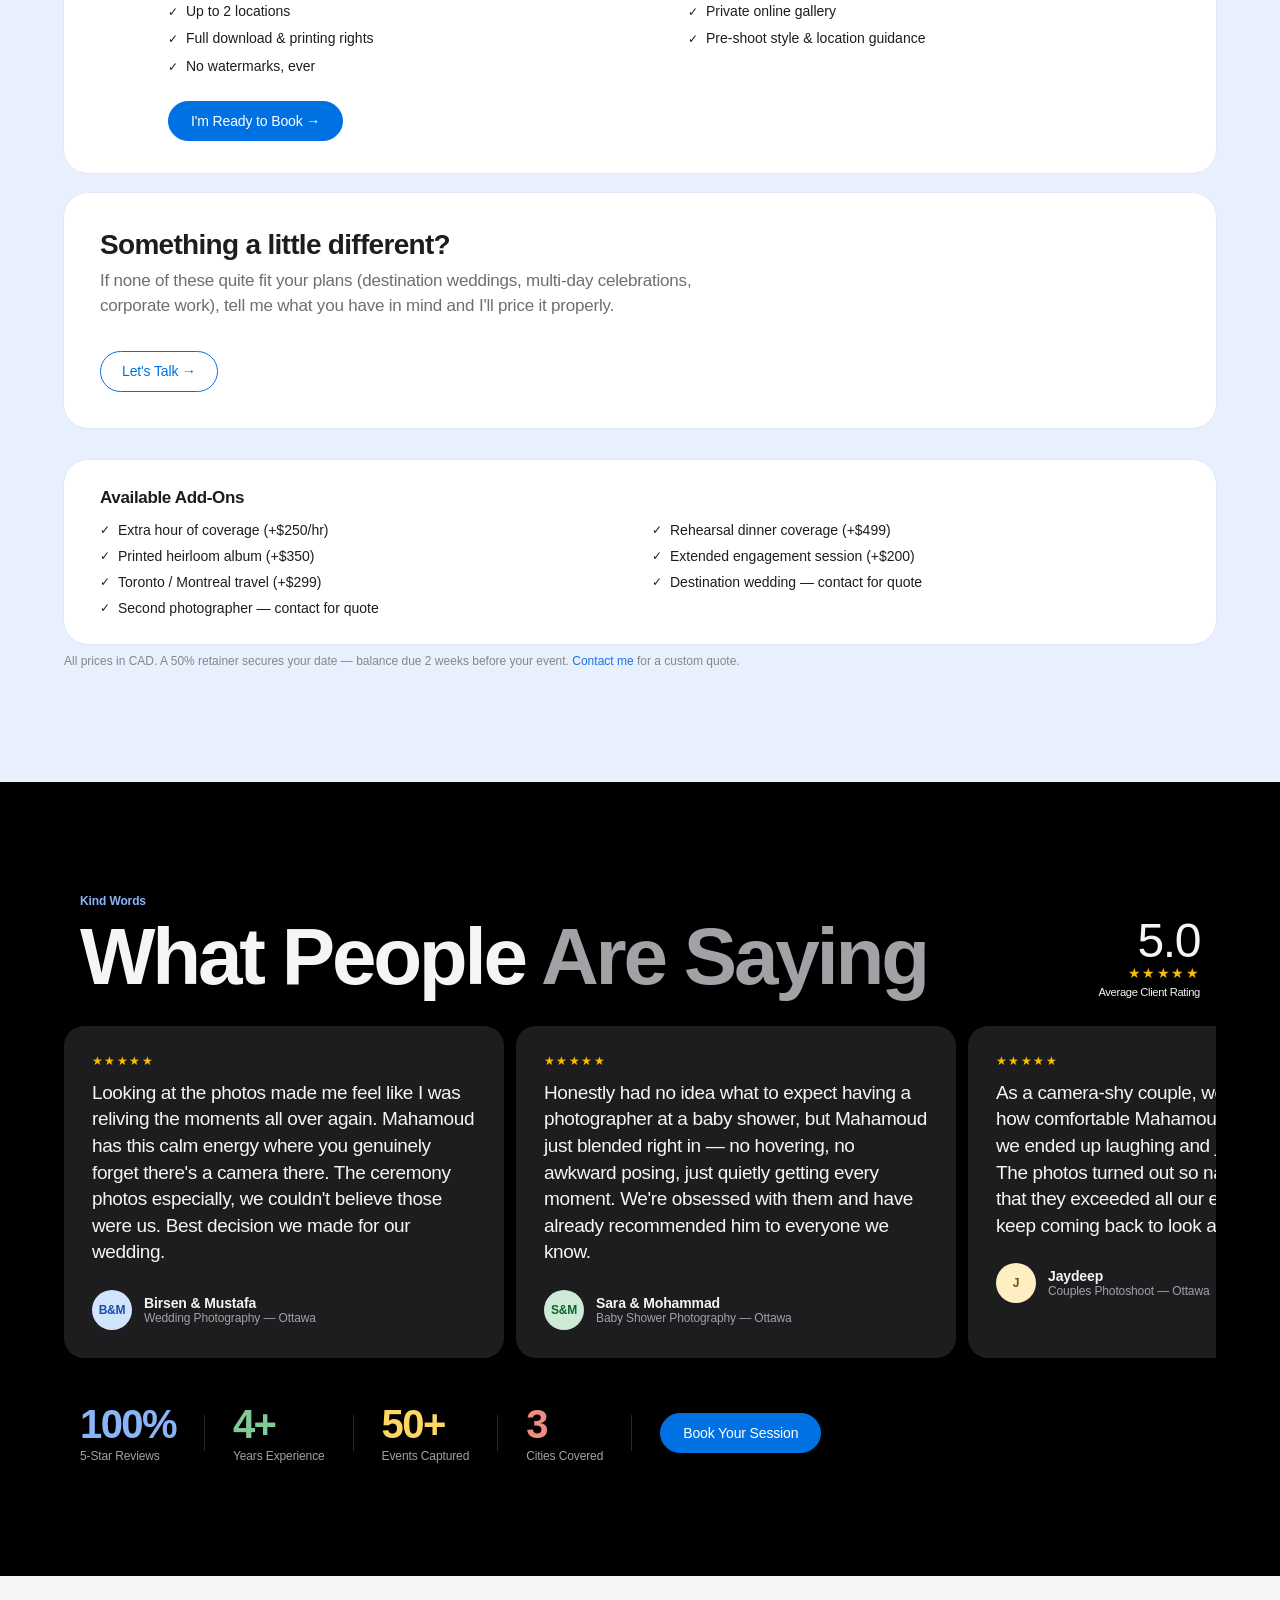
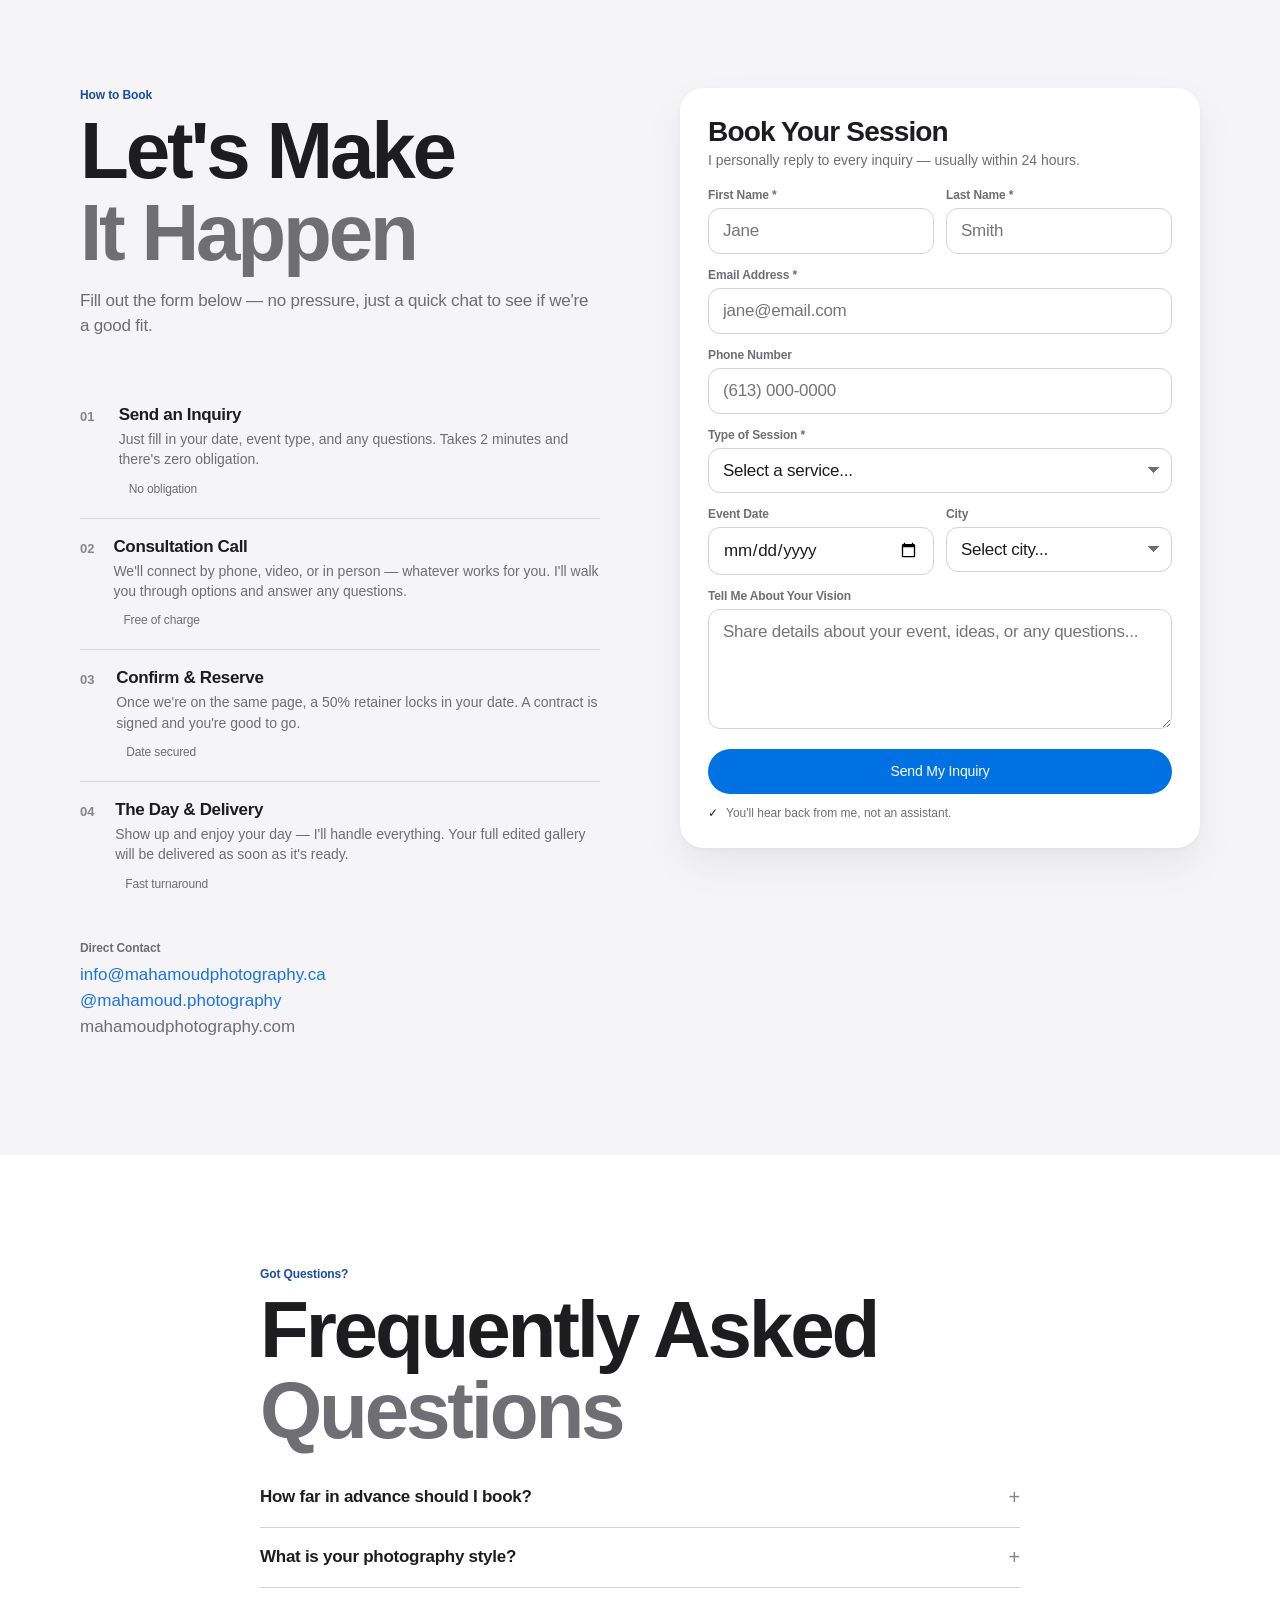
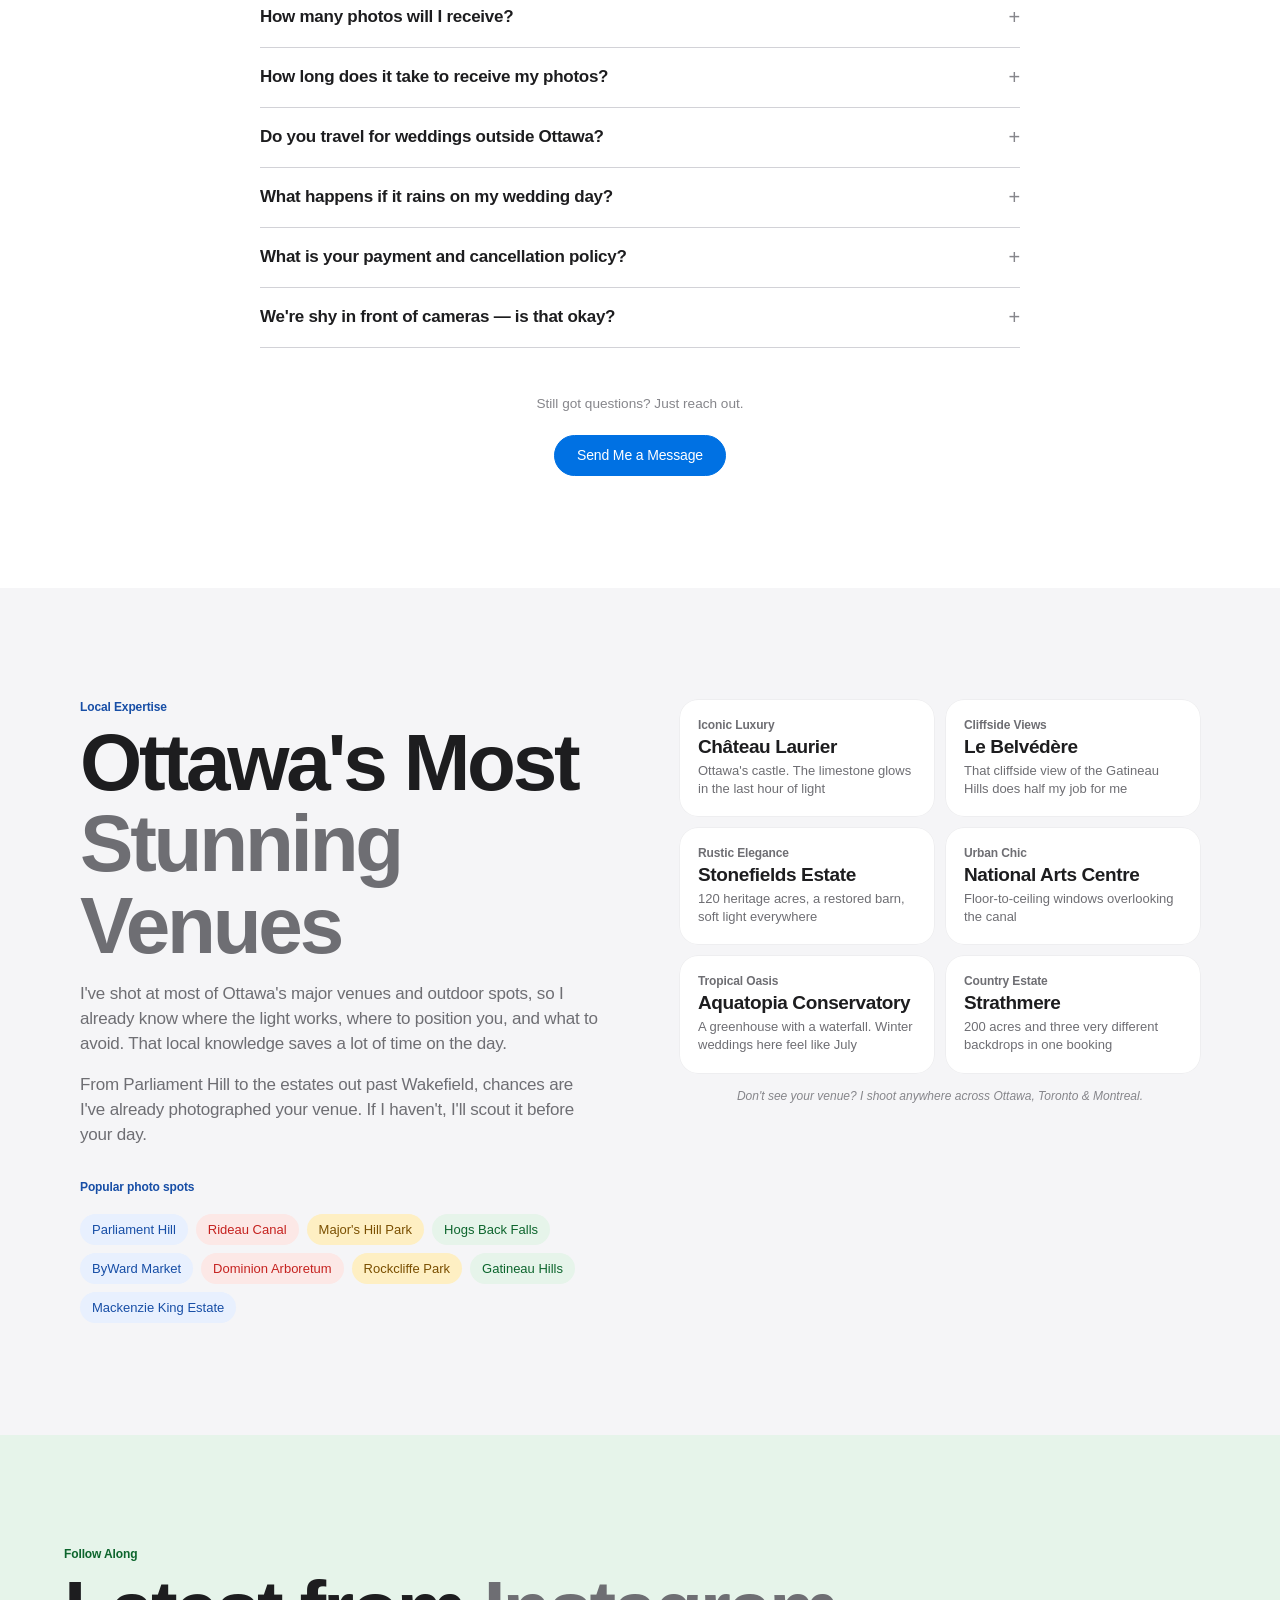
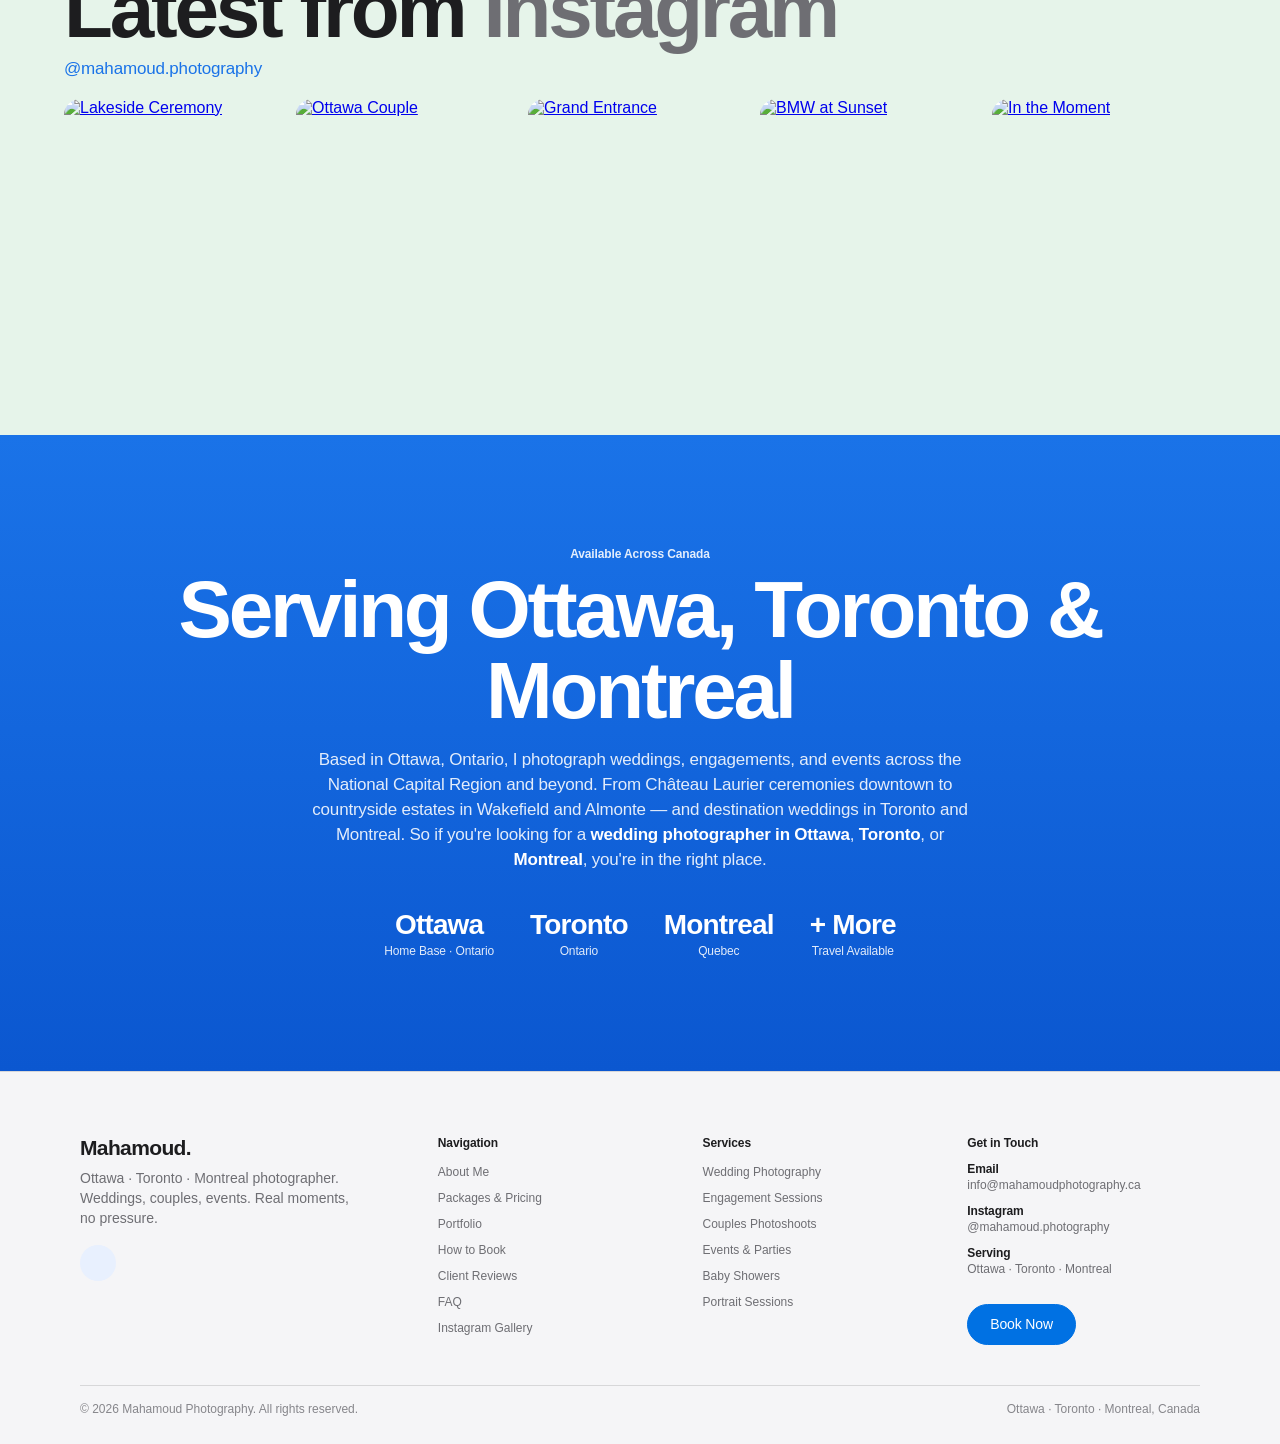
==== commit 8239422e: "Add blue, sand, and accent color across the page. Large color fields replace the gray bands: a blue " ====
--- a/index.html
+++ b/index.html
@@ -82,7 +82,8 @@
 :root{
   --ink:#1d1d1f;--secondary:#6e6e73;--tertiary:#86868b;
   --bg:#f5f5f7;--paper:#ffffff;--line:rgba(0,0,0,.08);--line-strong:rgba(0,0,0,.12);
-  --blue:#0066cc;--blue-deep:#0071e3;--danger:#ff3b30;
+  --blue:#1a73e8;--blue-deep:#0b57d0;--danger:#d93025;
+  --sand:#f6efe4;--sky:#e8f0fe;--leaf:#e6f4ea;--blush:#fce8e6;--amber:#f9ab00;
   --ease:cubic-bezier(.32,.72,0,1);
   --font:-apple-system,BlinkMacSystemFont,"SF Pro Text","SF Pro Display","Helvetica Neue",Helvetica,Arial,sans-serif;
   --display:-apple-system,BlinkMacSystemFont,"SF Pro Display","Helvetica Neue",Helvetica,Arial,sans-serif;
@@ -103,7 +104,7 @@
 :focus-visible{outline:2px solid var(--blue-deep);outline-offset:3px}
 a,button,input,select,textarea{touch-action:manipulation}
 
-.section-label{display:block;margin-bottom:8px;font-size:12px;font-weight:600;letter-spacing:-.01em;text-transform:none;color:var(--secondary)}
+.section-label{display:block;margin-bottom:8px;font-size:12px;font-weight:600;letter-spacing:-.01em;text-transform:none;color:#174ea6}
 .section-title{font-family:var(--display);font-size:clamp(48px,6.5vw,80px);font-weight:600;letter-spacing:-.04em;line-height:1.02;margin-bottom:16px;color:var(--ink)}
 .section-title em{font-style:normal;color:var(--secondary)}
 .body-text{font-size:17px;line-height:1.47;letter-spacing:-.012em;color:var(--secondary);font-weight:400;max-width:66ch}
@@ -123,9 +124,9 @@
 .anim.hidden{opacity:0;transform:translateY(12px)}
 .anim.visible{opacity:1;transform:none}
 
-#banner{position:fixed;top:0;left:0;right:0;z-index:320;height:var(--banner-h);display:flex;align-items:flex-end;justify-content:center;padding:0 44px 8px;background:#1d1d1f;color:#f5f5f7;text-align:center;font-size:12px;letter-spacing:-.01em;text-transform:none}
+#banner{position:fixed;top:0;left:0;right:0;z-index:320;height:var(--banner-h);display:flex;align-items:flex-end;justify-content:center;padding:0 44px 8px;background:#0b57d0;color:#fff;text-align:center;font-size:12px;letter-spacing:-.01em;text-transform:none}
 #banner[hidden]{display:none}
-#banner a{color:#2997ff;font-weight:400;text-decoration:none;margin-left:6px}
+#banner a{color:#fdd663;font-weight:600;text-decoration:none;margin-left:6px}
 #banner a:hover{text-decoration:underline}
 #banner button{position:absolute;right:12px;bottom:2px;width:32px;height:32px;background:none;border:none;color:#f5f5f7;cursor:pointer;font-size:18px;line-height:1}
 
@@ -160,7 +161,7 @@
 .hero-overlay{background:linear-gradient(to bottom,rgba(0,0,0,.78) 0%,rgba(0,0,0,.42) 28%,rgba(0,0,0,.08) 58%,rgba(0,0,0,.28) 100%)}
 .hero-mark{display:none}
 .hero-content{position:relative;z-index:2;padding:0;max-width:980px}
-.hero-tag{font-family:var(--display);font-size:14px;font-weight:600;letter-spacing:.04em;text-transform:uppercase;color:#a1a1a6;margin-bottom:8px;display:block}
+.hero-tag{font-family:var(--display);font-size:14px;font-weight:600;letter-spacing:.04em;text-transform:uppercase;color:#fdd663;margin-bottom:8px;display:block}
 .hero-tag::after{content:none}
 .hero-title{font-family:var(--display);font-size:clamp(56px,8vw,96px);font-weight:600;letter-spacing:-.045em;line-height:.98;color:#f5f5f7;margin-bottom:10px;text-shadow:none}
 .hero-title em{font-style:normal;color:#a1a1a6}
@@ -178,14 +179,17 @@
 @keyframes drop{0%{opacity:0;transform:scaleY(.4);transform-origin:top}40%{opacity:1;transform:scaleY(1)}100%{opacity:0;transform:scaleY(.6);transform-origin:bottom}}
 
 #portfolio,#about,#packages,#venues,#booking,#testimonials,#faq,#instagram,#cities{padding:112px max(22px,5vw)}
-#portfolio,#packages,#booking,#venues,#cities,#instagram{background:var(--bg)}
-#about,#testimonials,#faq{background:#fff}
+#portfolio,#booking,#venues{background:var(--bg)}
+#about{background:var(--sand)}
+#packages{background:var(--sky)}
+#instagram{background:var(--leaf)}
+#faq{background:#fff}
 
 #portfolio .port-header,#portfolio .port-grid{max-width:1440px;margin-left:auto;margin-right:auto}
 .port-header{display:flex;align-items:center;justify-content:center;flex-direction:column;text-align:center;gap:18px;margin-bottom:28px}
 .port-tabs{display:flex;gap:2px;padding:3px;background:rgba(0,0,0,.06);border:none;border-radius:980px}
 .tab-btn{font-family:var(--font);font-size:13px;letter-spacing:-.01em;text-transform:none;background:transparent;border:none;color:var(--ink);cursor:pointer;padding:7px 14px;border-radius:980px;white-space:nowrap;transition:background .25s var(--ease),box-shadow .25s var(--ease)}
-.tab-btn.active{background:#fff;box-shadow:0 1px 4px rgba(0,0,0,.12),0 0 0 .5px rgba(0,0,0,.04)}
+.tab-btn.active{background:#1a73e8;color:#fff;box-shadow:none}
 .tab-btn:hover:not(.active){background:rgba(255,255,255,.45)}
 .port-grid{display:grid;grid-template-columns:repeat(12,1fr);gap:10px}
 .p-item{grid-column:span 4;position:relative;overflow:hidden;border-radius:18px;cursor:pointer;background:#e8e8ed;aspect-ratio:4/5;opacity:1;transform:none;transition:opacity .4s var(--ease),transform .4s var(--ease)}
@@ -209,16 +213,16 @@
 .about-val-title{font-size:15px;font-weight:600;letter-spacing:-.015em;margin-bottom:4px;color:var(--ink)}
 .about-val-desc{font-size:13px;line-height:1.4;color:var(--secondary)}
 
-#packages>*{max-width:1120px;margin-left:auto;margin-right:auto}
+#packages .section-label{color:#174ea6}
 .pkg-philosophy{text-align:center;max-width:760px;margin:0 auto 56px;padding:0 0 8px;border:none}
 .pkg-philosophy .body-text{margin-left:auto;margin-right:auto}
 .pkg-philosophy .divider{display:none}
 .pkg-philosophy-quote{font-family:var(--display);font-size:clamp(28px,3vw,40px);font-weight:600;font-style:normal;letter-spacing:-.03em;line-height:1.12;color:var(--ink);margin:8px 0 16px}
 .pkg-row{display:grid;grid-template-columns:56px 1fr;gap:8px 12px;padding:36px 36px 32px;margin-bottom:12px;background:#fff;border:none;border-radius:24px;box-shadow:0 0 0 .5px rgba(0,0,0,.06)}
-.pkg-row-featured{background:#000;color:#f5f5f7;box-shadow:none}
+.pkg-row-featured{background:linear-gradient(165deg,#1a73e8 0%,#0b57d0 55%,#174ea6 100%);color:#fff;box-shadow:none}
 .pkg-row-featured .pkg-row-name,.pkg-row-featured .pkg-row-price strong,.pkg-row-featured .pkg-row-features li,.pkg-row-featured .pkg-row-features li::before{color:#f5f5f7}
-.pkg-row-featured .pkg-row-sub,.pkg-row-featured .pkg-row-desc,.pkg-row-featured .pkg-row-price span,.pkg-row-featured .pkg-row-price em,.pkg-row-featured .pkg-row-num{color:#a1a1a6}
-.pkg-row-featured .pkg-row-badge{background:#0071e3;color:#fff}
+.pkg-row-featured .pkg-row-sub,.pkg-row-featured .pkg-row-desc,.pkg-row-featured .pkg-row-price span,.pkg-row-featured .pkg-row-price em,.pkg-row-featured .pkg-row-num{color:rgba(255,255,255,.82)}
+.pkg-row-featured .pkg-row-badge{background:#f9ab00;color:#1d1d1f}
 .pkg-row-num{font-family:var(--font);font-size:13px;font-weight:600;color:var(--tertiary);line-height:1;padding-top:8px}
 .pkg-row-badge{display:inline-block;background:#1d1d1f;color:#fff;font-size:12px;font-weight:500;letter-spacing:-.01em;text-transform:none;padding:4px 10px;border-radius:980px;margin-bottom:10px}
 .pkg-row-header{display:flex;align-items:flex-start;justify-content:space-between;gap:24px;margin-bottom:12px;flex-wrap:wrap}
@@ -245,25 +249,32 @@
 .addon::before{content:"✓";font-size:12px;color:var(--ink)}
 
 #testimonials{background:#000}
-#testimonials .section-label{color:#a1a1a6}
+#testimonials .section-label{color:#8ab4f8}
 #testimonials .section-title,#testimonials .section-title em{color:#f5f5f7}
 #testimonials .section-title em{color:#a1a1a6}
 .test-header{max-width:1120px;margin:0 auto 28px;display:flex;align-items:flex-end;justify-content:space-between;gap:24px;flex-wrap:wrap}
 .test-rating{text-align:right}
 .test-rating div{font-family:var(--display)!important;color:#f5f5f7!important;letter-spacing:-.03em}
+.test-rating div:nth-child(2){color:#fbbc04!important}
 .test-grid{max-width:none;margin:0 auto;display:flex;gap:12px;overflow-x:auto;scroll-snap-type:x mandatory;padding:0 max(22px,5vw) 8px;scrollbar-color:#333 transparent}
 .review-card{flex:0 0 min(440px,86vw);scroll-snap-align:start;padding:28px;background:#1d1d1f;border:none;border-radius:20px;box-shadow:none}
 .review-card:hover{border:none;box-shadow:none}
 .review-q{display:none}
-.review-stars{color:#f5f5f7;font-size:12px;letter-spacing:.12em;margin-bottom:12px}
+.review-stars{color:#fbbc04;font-size:12px;letter-spacing:.12em;margin-bottom:12px}
 .review-text{font-size:19px;font-style:normal;letter-spacing:-.02em;line-height:1.4;color:#f5f5f7;margin-bottom:24px}
 .reviewer{display:flex;align-items:center;gap:12px}
-.reviewer-avatar{width:40px;height:40px;border-radius:50%;border:none;background:#e8e8ed;color:var(--ink);display:flex;align-items:center;justify-content:center;font-family:var(--font);font-size:12px;font-weight:600;letter-spacing:-.02em}
+.reviewer-avatar{width:40px;height:40px;border-radius:50%;border:none;background:#d2e3fc;color:#174ea6;display:flex;align-items:center;justify-content:center;font-family:var(--font);font-size:12px;font-weight:600;letter-spacing:-.02em}
+.review-card:nth-child(2) .reviewer-avatar{background:#ceead6;color:#0d652d}
+.review-card:nth-child(3) .reviewer-avatar{background:#feefc3;color:#7a4f01}
 .reviewer-name{font-family:var(--font);font-size:14px;font-weight:600;letter-spacing:-.01em;color:#f5f5f7}
 .reviewer-type{font-size:12px;letter-spacing:-.01em;text-transform:none;color:#a1a1a6}
 .stats-bar{max-width:1120px;margin:28px auto 0;background:transparent;border:none;box-shadow:none;padding:8px 0 0;display:flex;align-items:center;gap:28px;flex-wrap:wrap}
 .stat-block{text-align:left}
 .stat-block .n{font-family:var(--display);font-size:40px;font-weight:600;letter-spacing:-.04em;color:#f5f5f7;display:block;line-height:1.1}
+.stats-bar .stat-block:nth-child(1) .n{color:#8ab4f8}
+.stats-bar .stat-block:nth-child(3) .n{color:#81c995}
+.stats-bar .stat-block:nth-child(5) .n{color:#fdd663}
+.stats-bar .stat-block:nth-child(7) .n{color:#f28b82}
 .stat-block .l{font-size:12px;letter-spacing:-.01em;text-transform:none;color:#a1a1a6}
 .stat-div{width:1px;height:36px;background:rgba(255,255,255,.16)}
 
@@ -317,14 +328,17 @@
 
 .venues-grid{align-items:start}
 .venue-tags{display:flex;flex-wrap:wrap;gap:8px;margin-top:20px}
-.venue-tag{font-size:13px;border:none;border-radius:980px;padding:8px 12px;background:#fff;color:var(--ink);box-shadow:0 0 0 .5px rgba(0,0,0,.08)}
+.venue-tag{font-size:13px;border:none;border-radius:980px;padding:8px 12px;background:#e8f0fe;color:#174ea6;box-shadow:none}
+.venue-tag:nth-child(4n+2){background:#fce8e6;color:#c5221f}
+.venue-tag:nth-child(4n+3){background:#feefc3;color:#7a4f01}
+.venue-tag:nth-child(4n){background:#e6f4ea;color:#0d652d}
 .venues-cards{display:grid;grid-template-columns:1fr 1fr;gap:12px;background:transparent}
 .venue-card{background:#fff;padding:18px;border-radius:18px;box-shadow:0 0 0 .5px rgba(0,0,0,.06)}
 .venue-card-sub{font-size:12px;font-weight:600;letter-spacing:-.01em;text-transform:none;color:var(--secondary);margin-bottom:4px}
 .venue-card-name{font-family:var(--display);font-size:19px;font-weight:600;letter-spacing:-.02em;margin-bottom:4px}
 .venue-card-desc{font-size:13px;line-height:1.4;color:var(--secondary)}
 
-#instagram{text-align:left}
+#instagram .section-label{color:#0d652d}
 .ig-header{max-width:1440px;margin:0 auto 20px}
 .ig-handle{color:var(--blue);text-decoration:none;font-size:17px;letter-spacing:-.01em}
 .ig-handle:hover{text-decoration:underline}
@@ -342,6 +356,9 @@
 .city-name{font-family:var(--display);font-size:28px;font-weight:600;letter-spacing:-.03em;color:var(--ink);display:block}
 .city-sub{font-size:12px;letter-spacing:-.01em;text-transform:none;color:var(--secondary)}
 .city-sep{display:none}
+#cities{background:linear-gradient(180deg,#1a73e8 0%,#0b57d0 100%);color:#fff}
+#cities .section-label,#cities .section-title em,#cities .city-sub,#cities .body-text{color:rgba(255,255,255,.88)}
+#cities .section-title,#cities .city-name,#cities .cities-inner em{color:#fff}
 
 footer{background:var(--bg);padding:64px max(22px,5vw) 28px;border-top:1px solid var(--line-strong);color:var(--secondary)}
 .foot-grid{max-width:1120px;margin:0 auto 40px;display:grid;grid-template-columns:1.4fr 1fr 1fr 1fr;gap:32px}
@@ -357,8 +374,11 @@
 .foot-contact-value,.foot-contact-value a{font-size:12px;color:var(--secondary);text-decoration:none}
 .foot-contact-value a:hover{color:var(--blue)}
 .social-row{display:flex;gap:8px;margin-top:16px}
-.social-btn{width:36px;height:36px;border-radius:50%;border:none;background:#e8e8ed;display:flex;align-items:center;justify-content:center;color:var(--ink);text-decoration:none}
-.social-btn:hover{background:#d2d2d7;color:var(--ink)}
+.social-btn{width:36px;height:36px;border-radius:50%;border:none;background:#e8f0fe;color:#174ea6;display:flex;align-items:center;justify-content:center;text-decoration:none}
+.social-btn:nth-child(2){background:#fce8e6;color:#c5221f}
+.social-btn:nth-child(3){background:#feefc3;color:#7a4f01}
+.social-btn:nth-child(4){background:#e6f4ea;color:#0d652d}
+.social-btn:hover{filter:brightness(.95)}
 .foot-bottom{max-width:1120px;margin:0 auto;border-top:1px solid var(--line-strong);padding-top:16px;display:flex;justify-content:space-between;gap:12px;flex-wrap:wrap}
 .foot-bottom p{font-size:12px;color:var(--tertiary)}
 
@@ -372,7 +392,7 @@
 .lb-next{right:20px}
 .lb-close:hover,.lb-prev:hover,.lb-next:hover{background:rgba(255,255,255,.28)}
 
-#scroll-progress{position:fixed;top:0;left:0;height:2px;background:#0071e3;z-index:450;width:0;pointer-events:none}
+#scroll-progress{position:fixed;top:0;left:0;height:3px;background:linear-gradient(90deg,#4285f4,#ea4335 35%,#fbbc04 65%,#34a853);z-index:450;width:0;pointer-events:none}
 #back-to-top{position:fixed;right:20px;bottom:20px;z-index:250;width:44px;height:44px;border:none;border-radius:50%;background:rgba(255,255,255,.8);-webkit-backdrop-filter:blur(16px);backdrop-filter:blur(16px);box-shadow:0 4px 16px rgba(0,0,0,.12);color:var(--ink);display:flex;align-items:center;justify-content:center;cursor:pointer;opacity:0;transform:translateY(8px);pointer-events:none;transition:opacity .3s var(--ease),transform .3s var(--ease)}
 #back-to-top.visible{opacity:1;transform:none;pointer-events:auto}
 #back-to-top:hover{background:#fff}
@@ -387,12 +407,12 @@
 .stage-actions{display:flex;gap:12px;justify-content:center;flex-wrap:wrap}
 .stage .btn-outline{color:#2997ff;border-color:#2997ff;background:transparent}
 .stage .btn-outline:hover{background:#0071e3;color:#fff;border-color:#0071e3}
-.stage-light{background:#f5f5f7;color:#1d1d1f}
+.stage-light{background:#f6efe4;color:#1d1d1f}
 .stage-light .stage-bg{object-position:center 58%}
-.stage-light::after{background:linear-gradient(to bottom,#f5f5f7 0%,#f5f5f7 30%,rgba(245,245,247,.72) 46%,rgba(245,245,247,0) 68%)}
+.stage-light::after{background:linear-gradient(to bottom,#f6efe4 0%,#f6efe4 30%,rgba(246,239,228,.75) 46%,rgba(246,239,228,0) 68%)}
 .stage-light .stage-copy p{color:#6e6e73}
 .stage-light .btn-outline{color:#0071e3;border-color:#0071e3}
-.duo{display:grid;grid-template-columns:1fr 1fr;gap:12px;padding:12px;background:#f5f5f7}
+.duo{display:grid;grid-template-columns:1fr 1fr;gap:12px;padding:12px;background:#f6efe4}
 .tile{position:relative;min-height:78vh;border-radius:18px;overflow:hidden;display:flex;justify-content:center;align-items:flex-start;text-align:center;text-decoration:none;color:#fff;padding:48px 28px 32px;background:#000}
 .tile img{position:absolute;inset:0;width:100%;height:100%;object-fit:cover;object-position:center 28%;transition:transform .8s var(--ease)}
 .tile:hover img{transform:scale(1.04)}
@@ -402,9 +422,9 @@
 .tile-copy p{font-size:19px;color:rgba(255,255,255,.8);margin-bottom:14px;letter-spacing:-.015em}
 .tile-link{color:#2997ff;font-size:17px;letter-spacing:-.015em}
 .tile-link::after{content:" ›"}
-.tile-light{background:#f5f5f7;color:#1d1d1f}
+.tile-light{background:#f6efe4;color:#1d1d1f}
 .tile-light img{object-position:center top}
-.tile-light::after{background:linear-gradient(to bottom,#f5f5f7 0%,#f5f5f7 26%,rgba(245,245,247,0) 48%)}
+.tile-light::after{background:linear-gradient(to bottom,#f6efe4 0%,#f6efe4 26%,rgba(246,239,228,0) 48%)}
 .tile-light .tile-copy p{color:#6e6e73}
 .tile-light .tile-link{color:#0066cc}
 
@@ -603,7 +623,7 @@
   </div>
 </section>
 
-<section class="duo" aria-label="Events and pricing">
+<section class="duo" id="stories" aria-label="Events and pricing">
   <a class="tile" href="#portfolio" onclick="filterPort('events')">
     <img src="images/chapter-events.jpg" alt="" width="1800" height="1200">
     <div class="tile-copy">
@@ -719,7 +739,7 @@
   </div>
 
   <!-- PACKAGE 03: WEDDING SIGNATURE -->
-  <div class="pkg-row pkg-row-featured anim">
+  <div class="pkg-row pkg-row-featured anim" id="signature">
     <div class="pkg-row-num">02</div>
     <div class="pkg-row-body">
       <div class="pkg-row-badge">Most Popular</div>
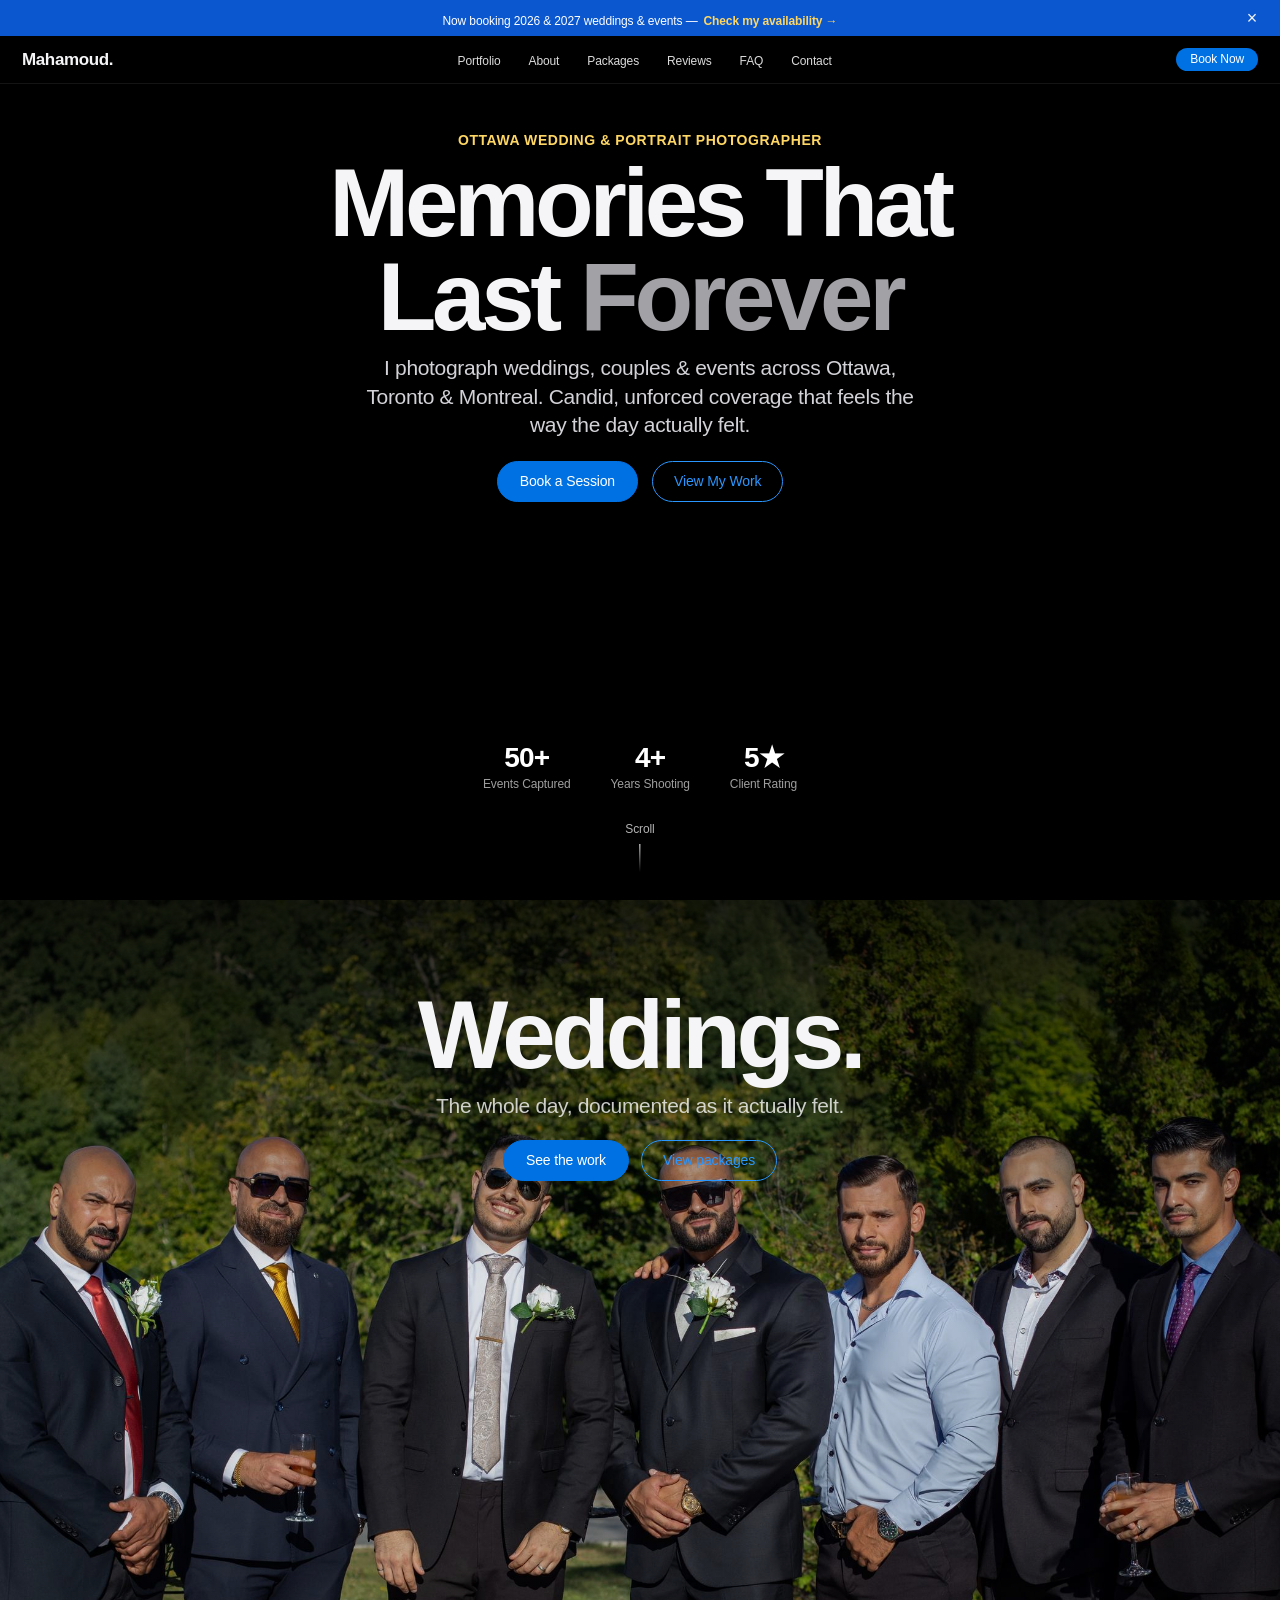
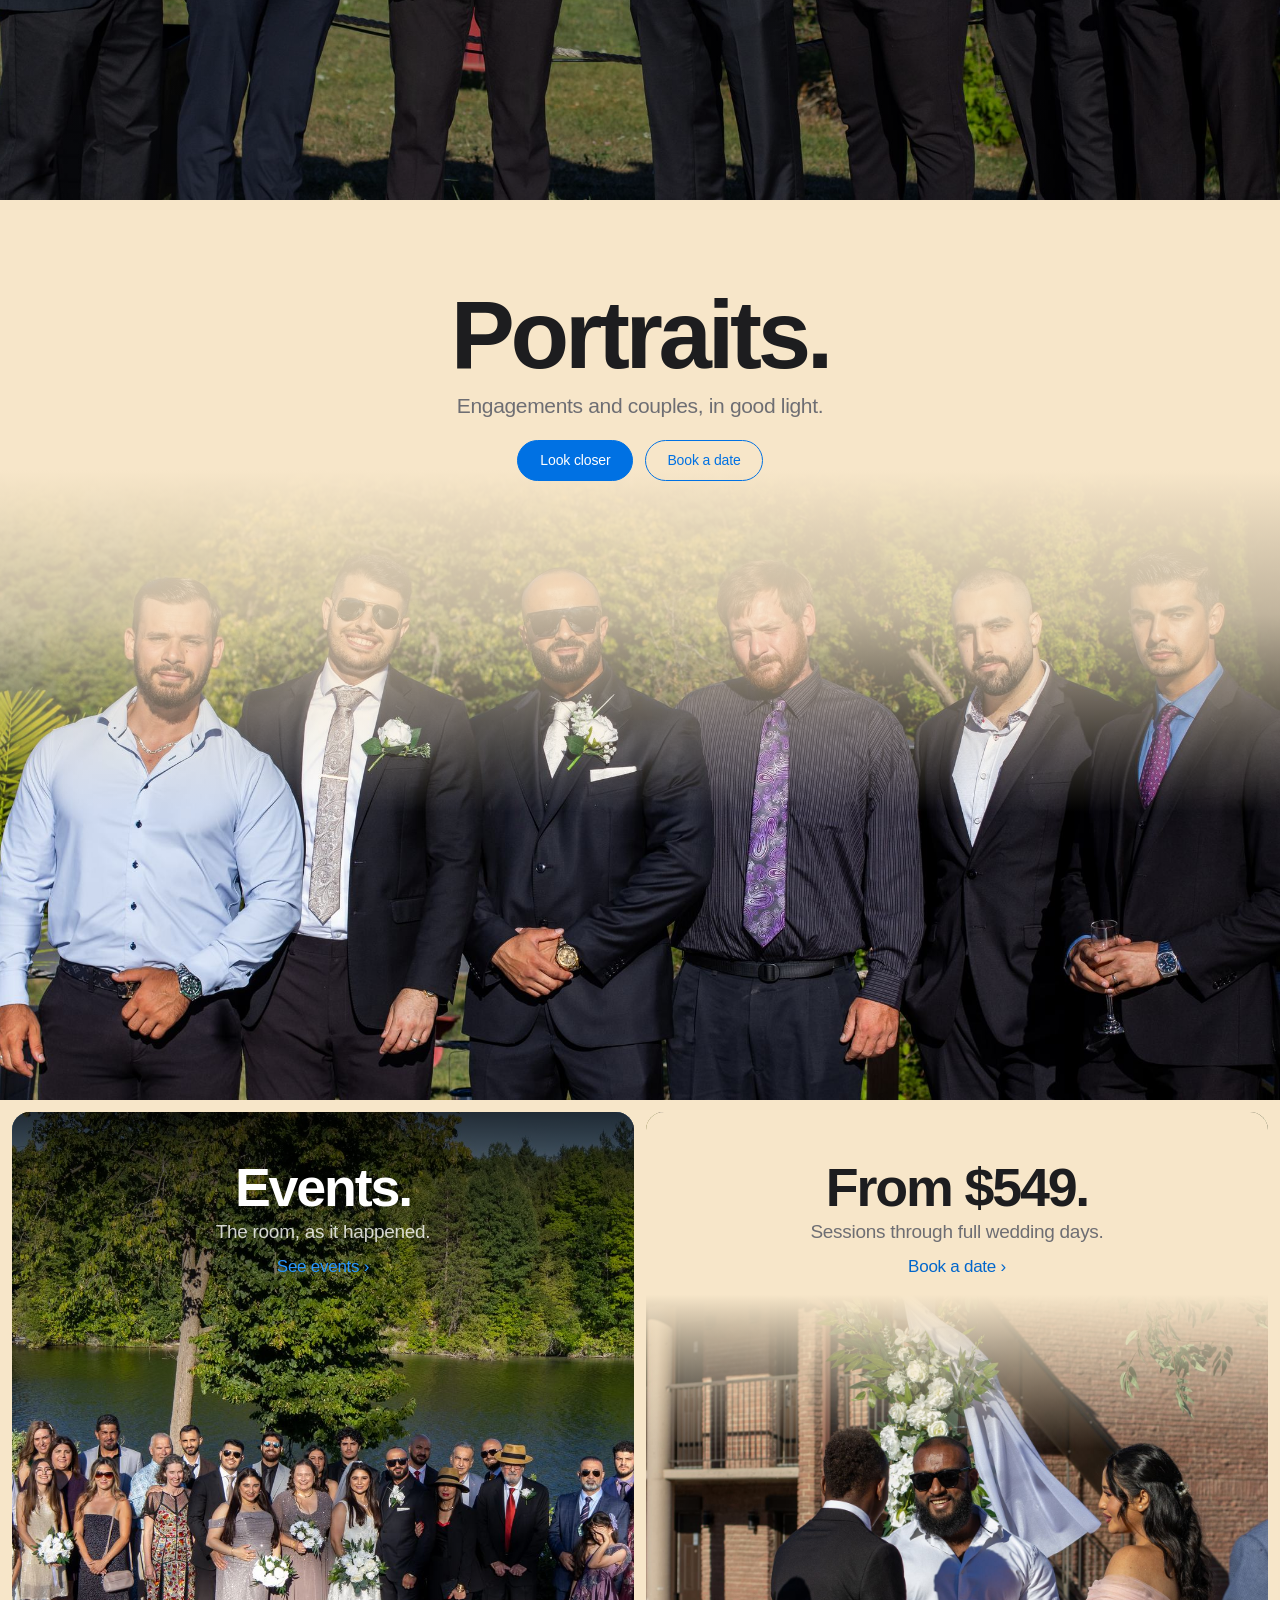
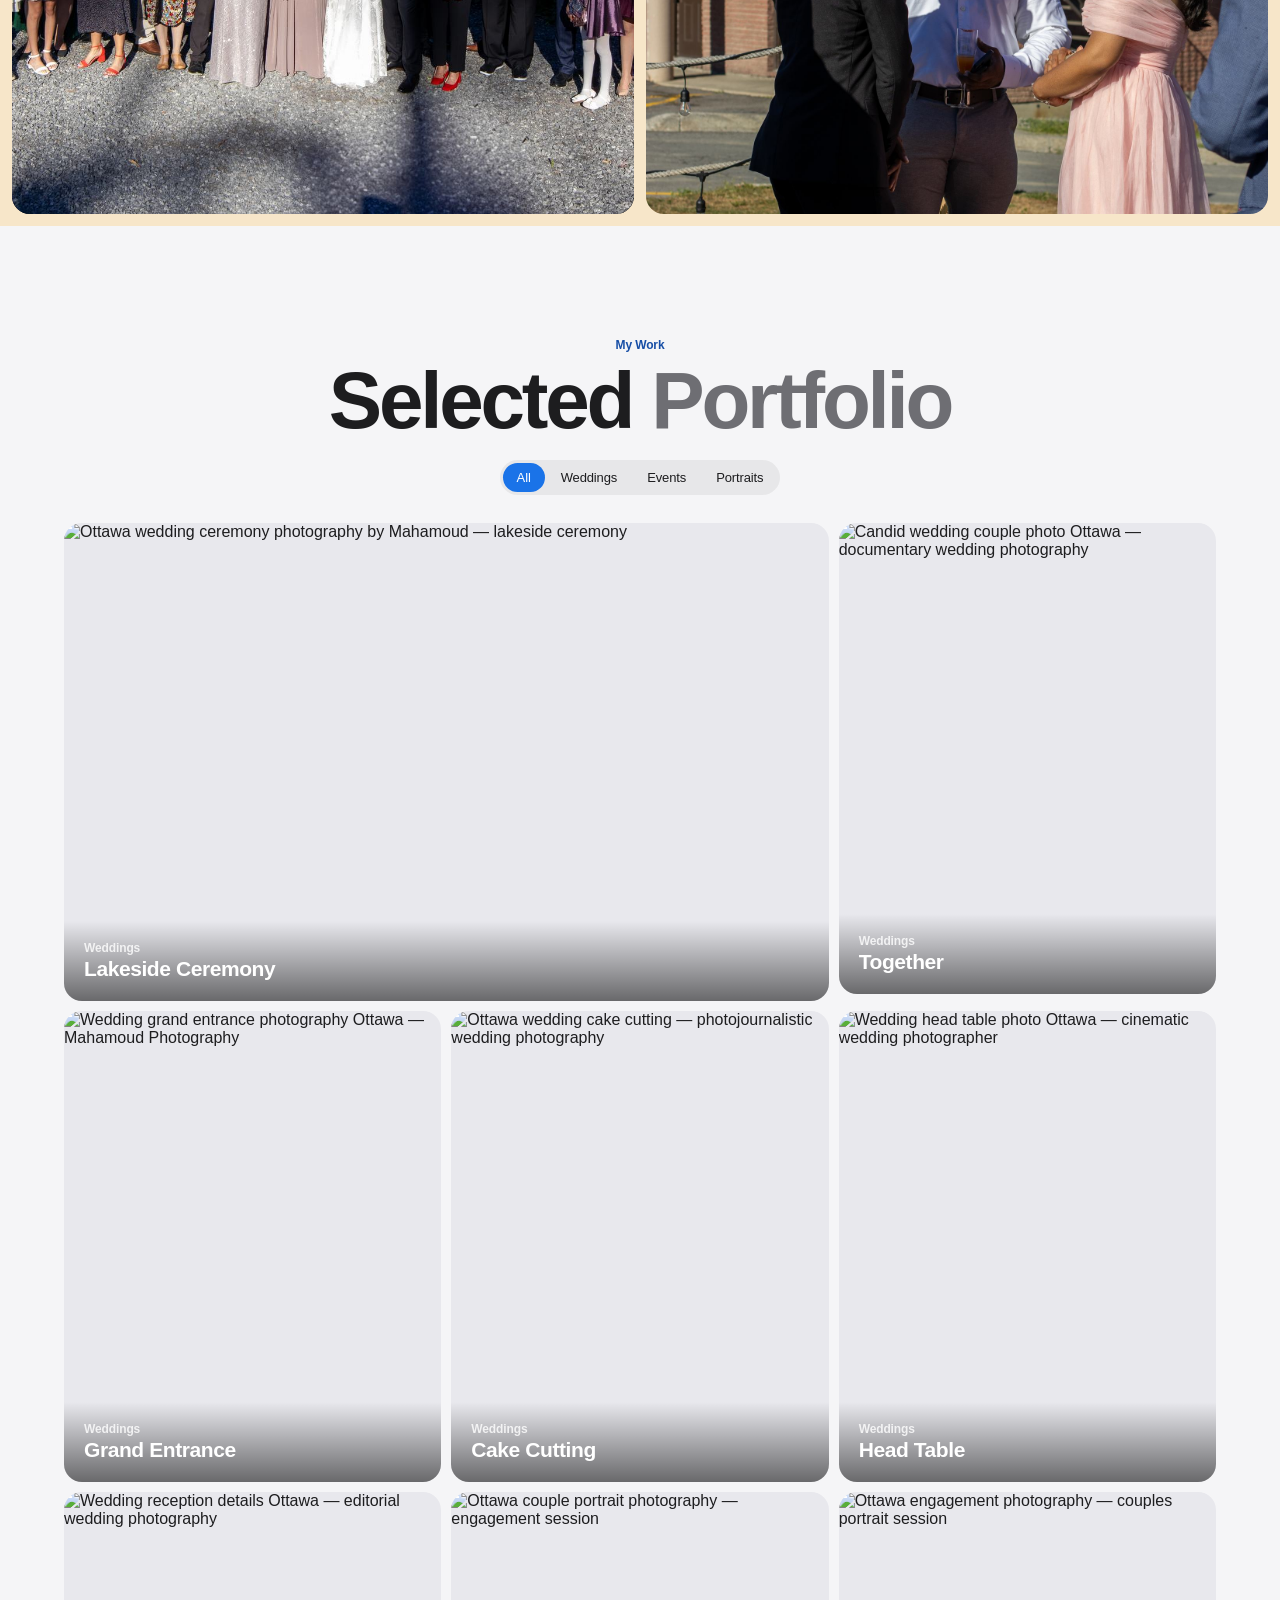
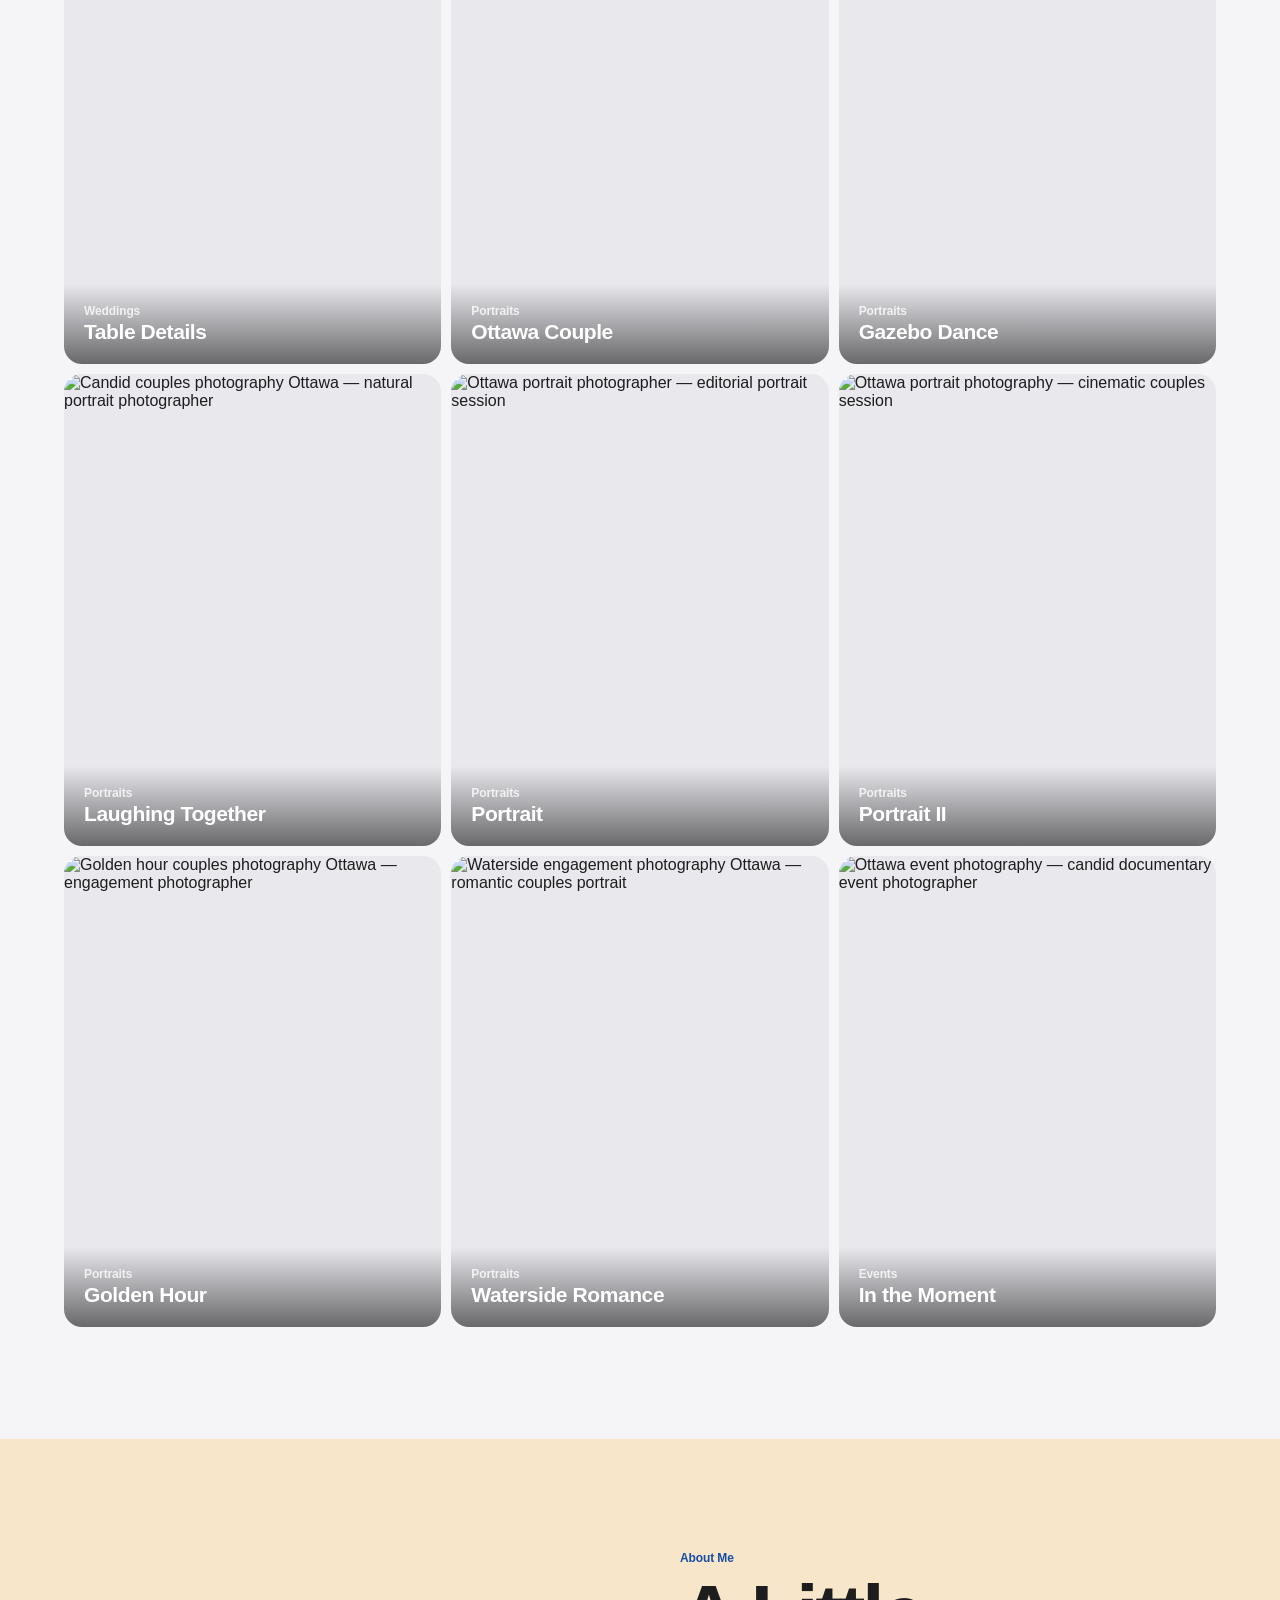
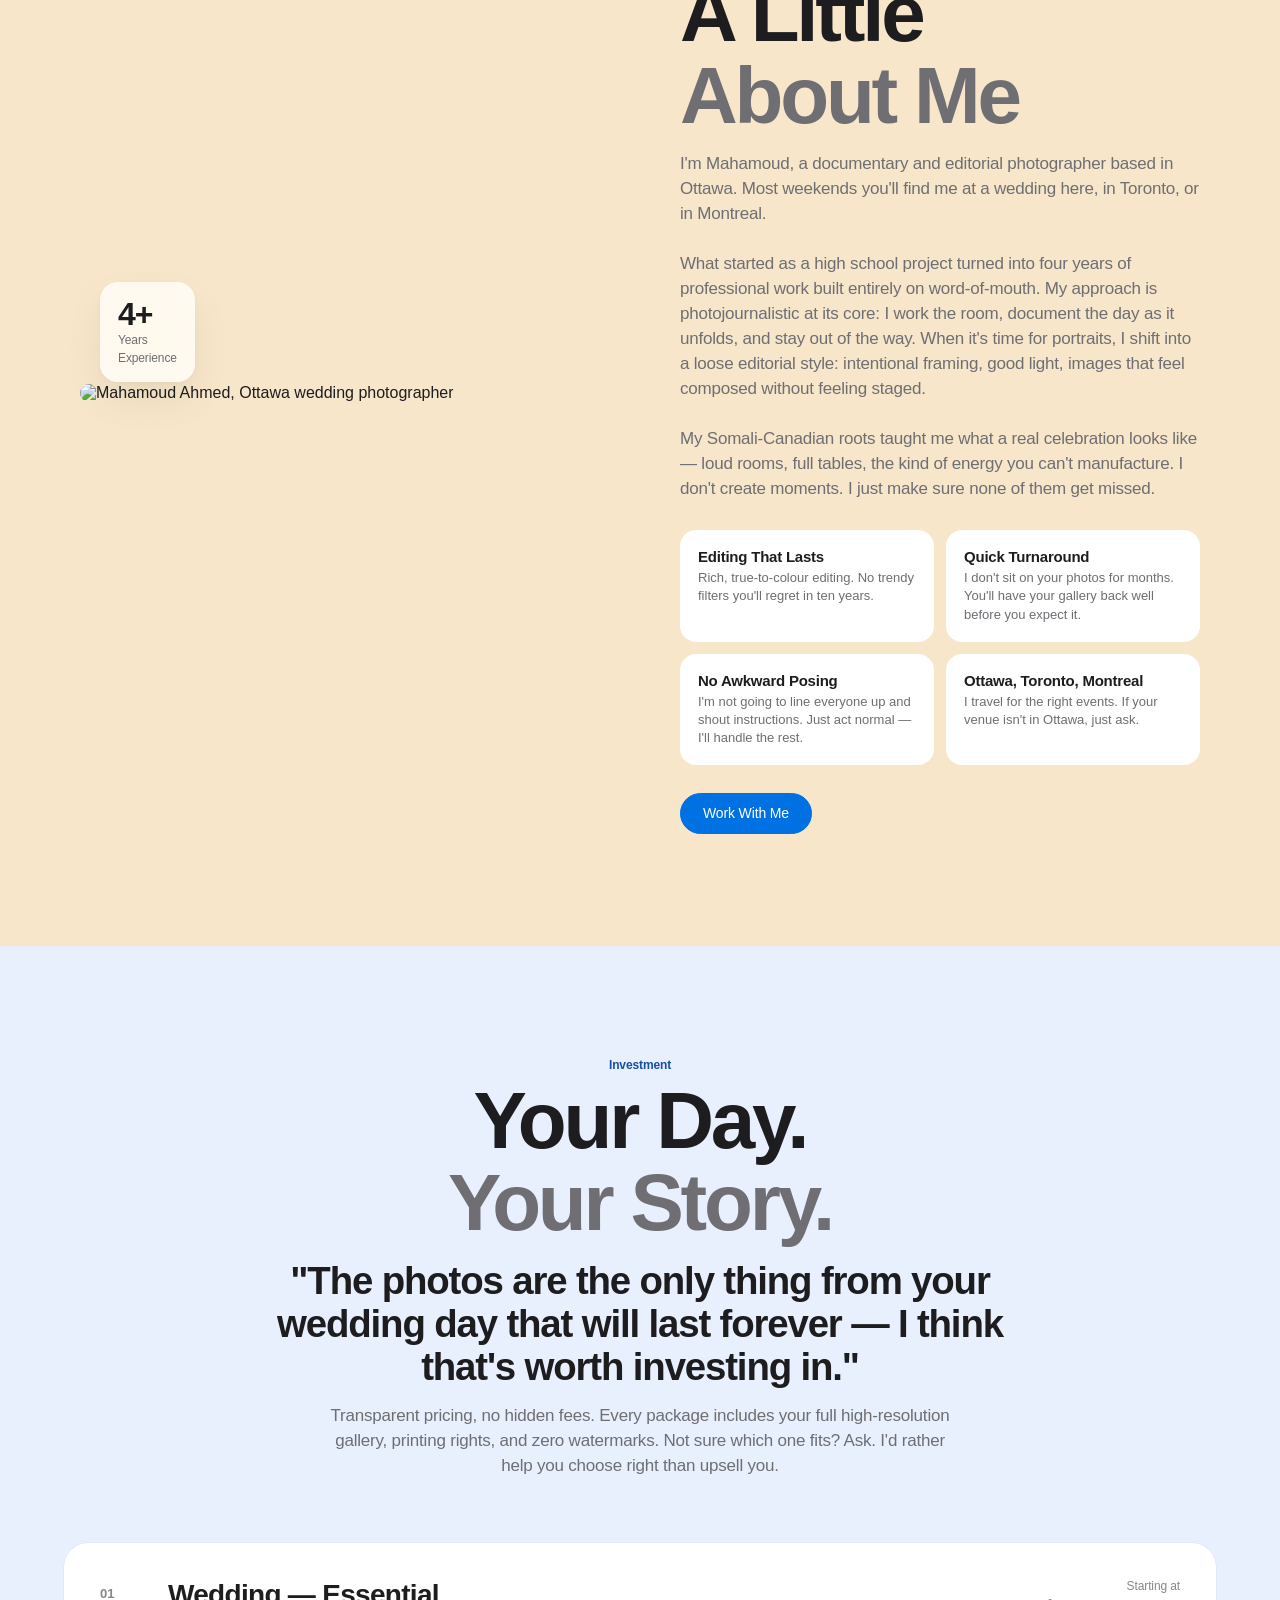
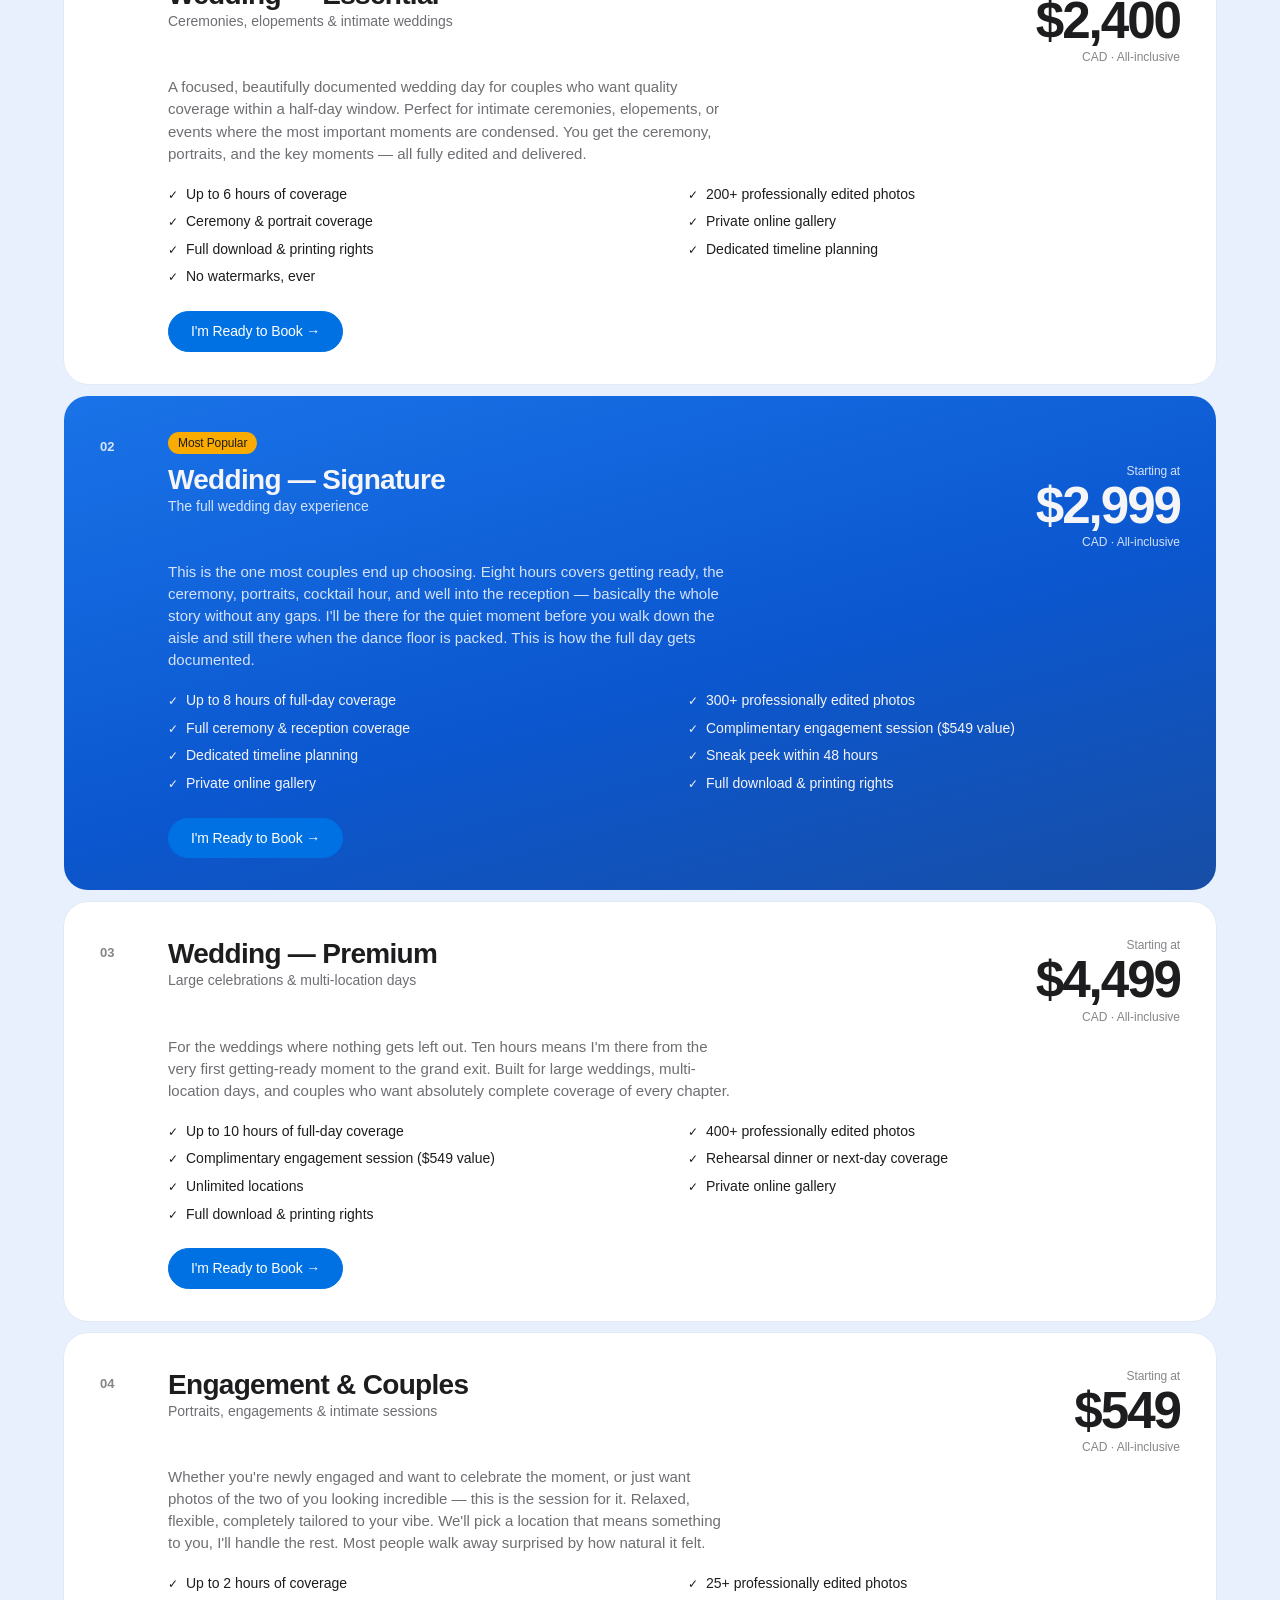
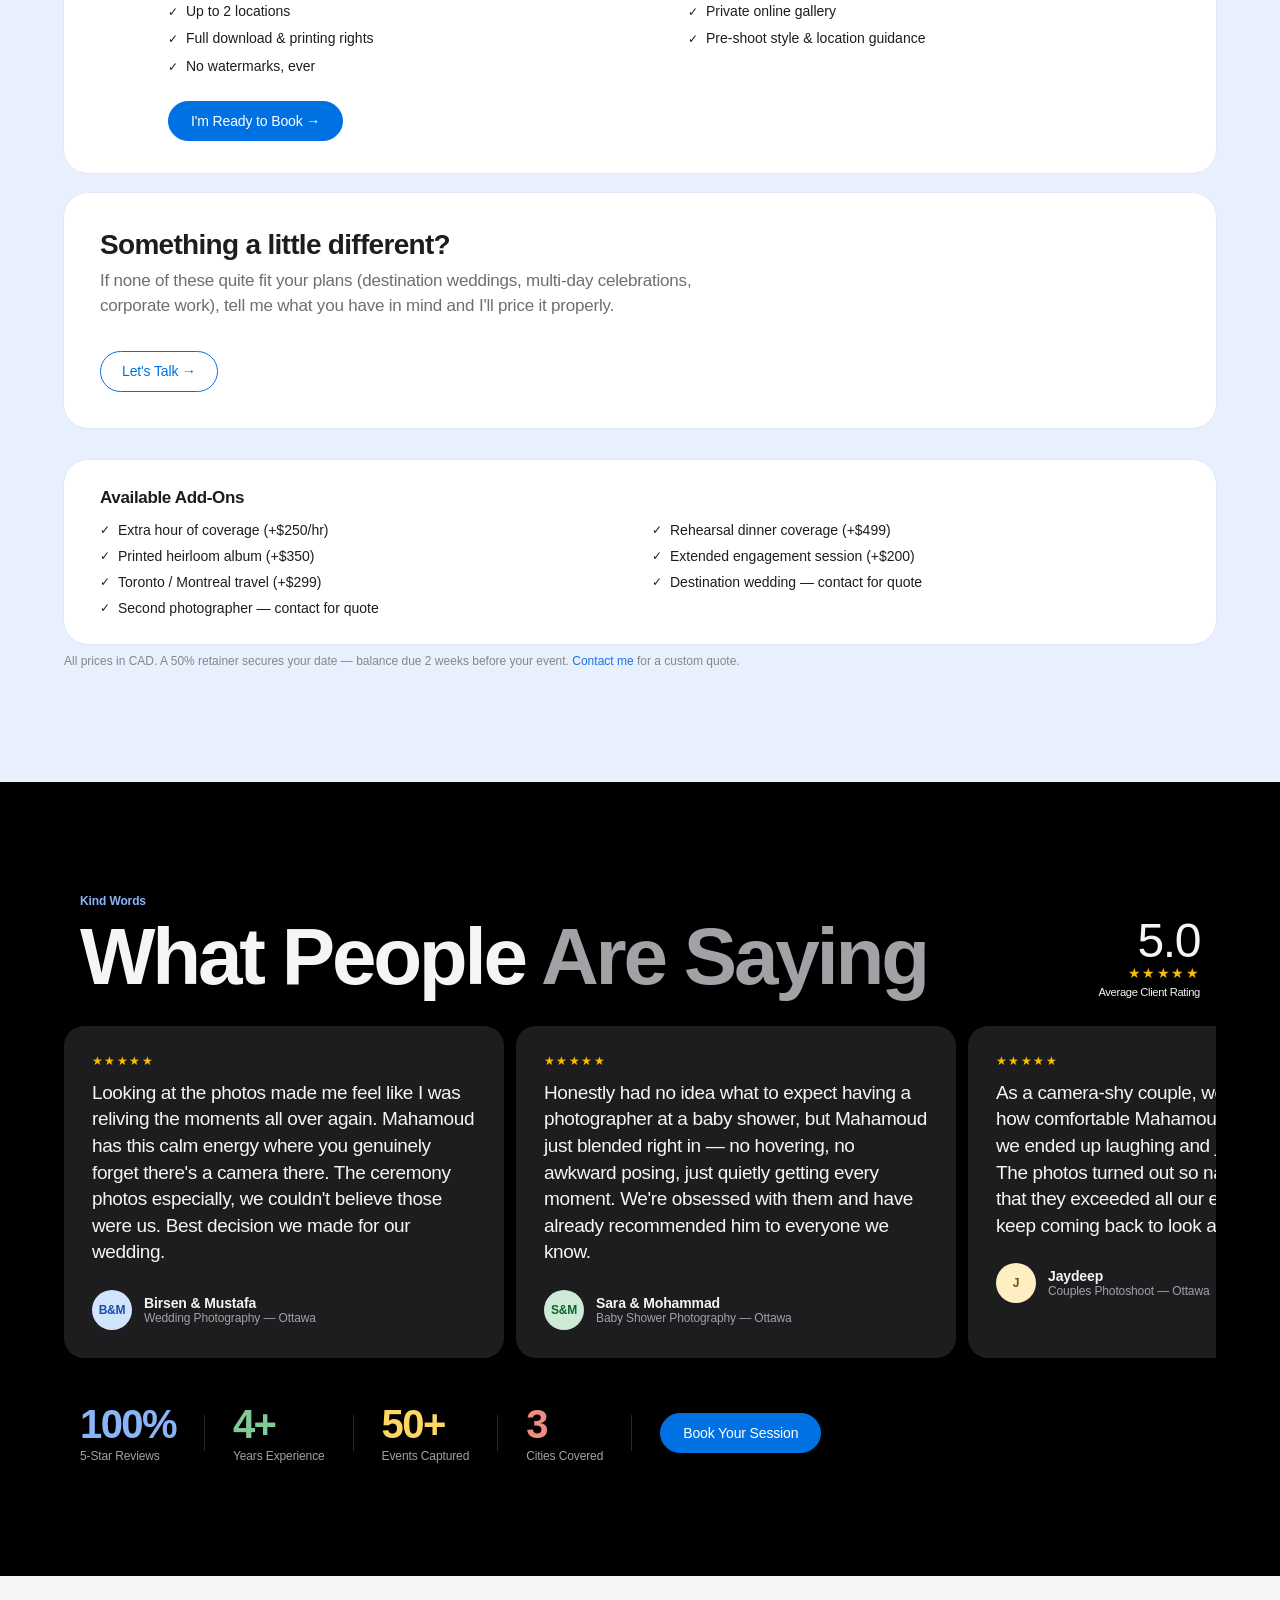
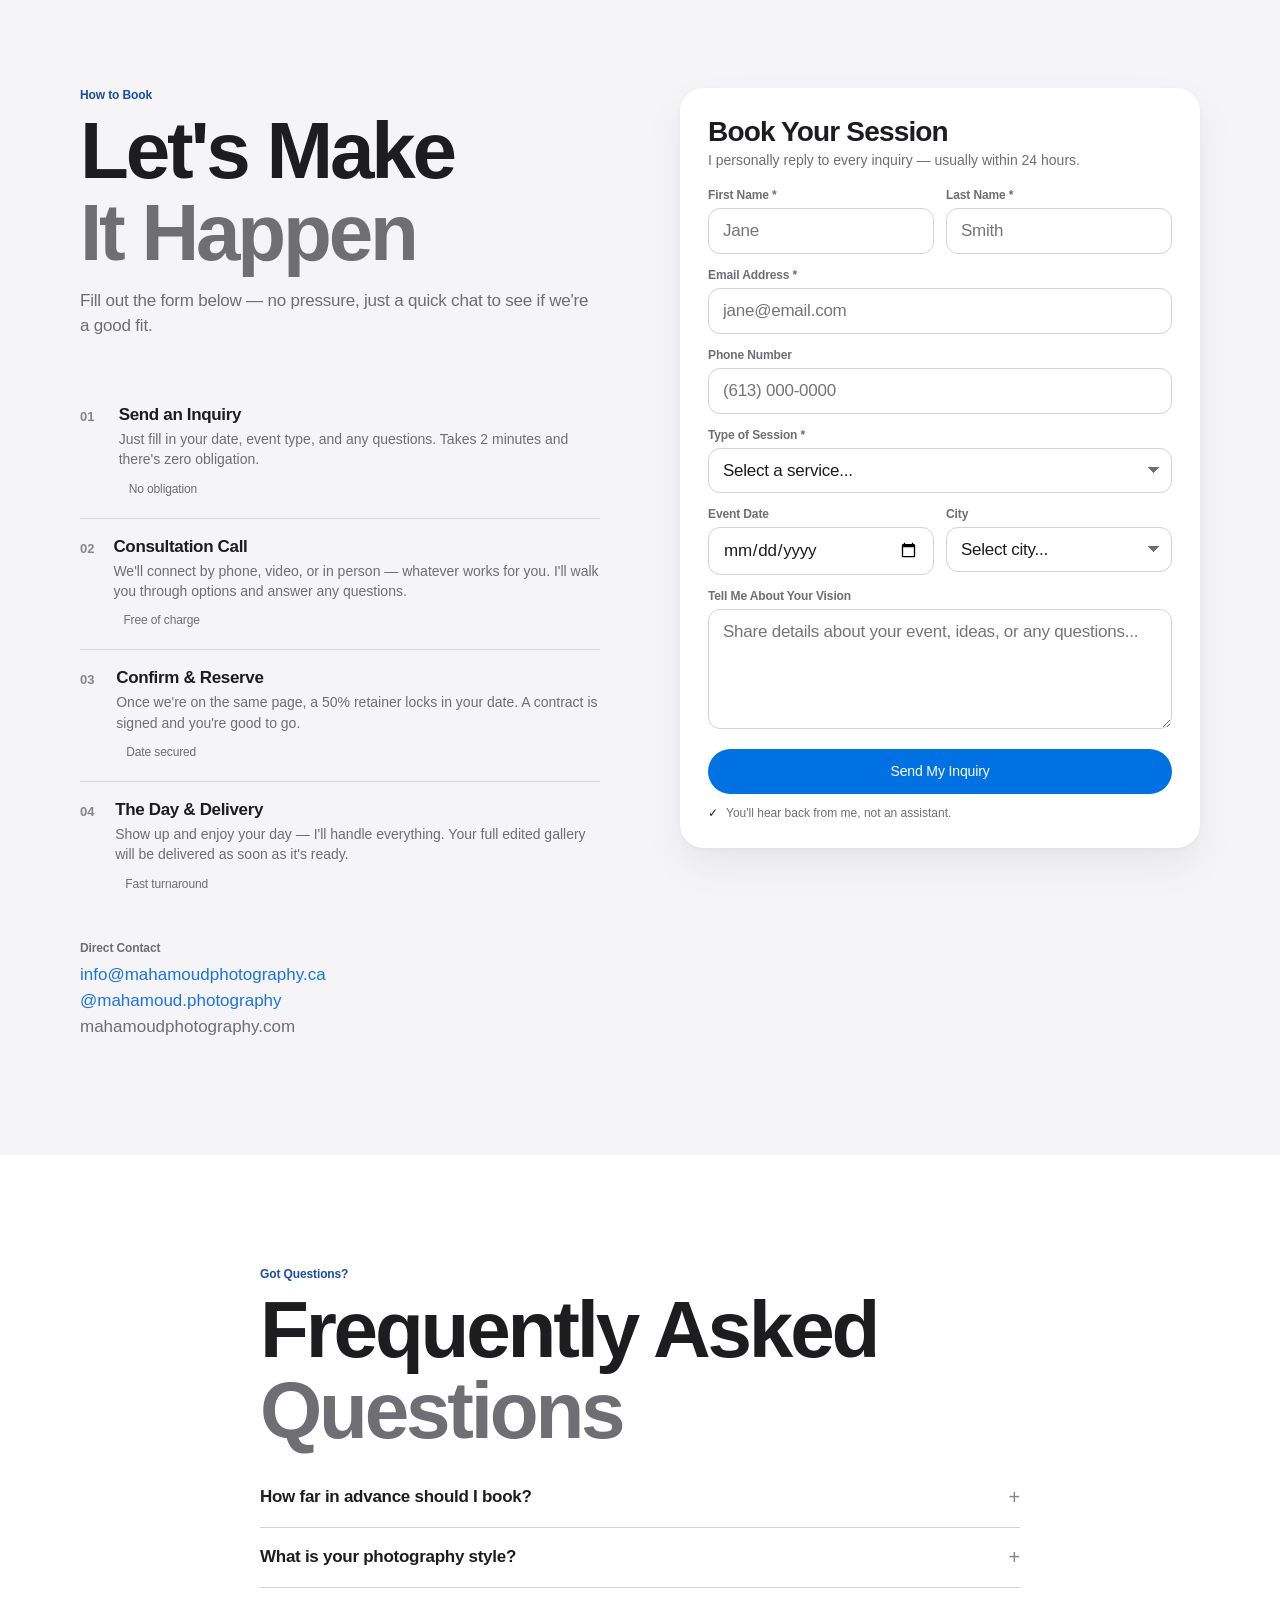
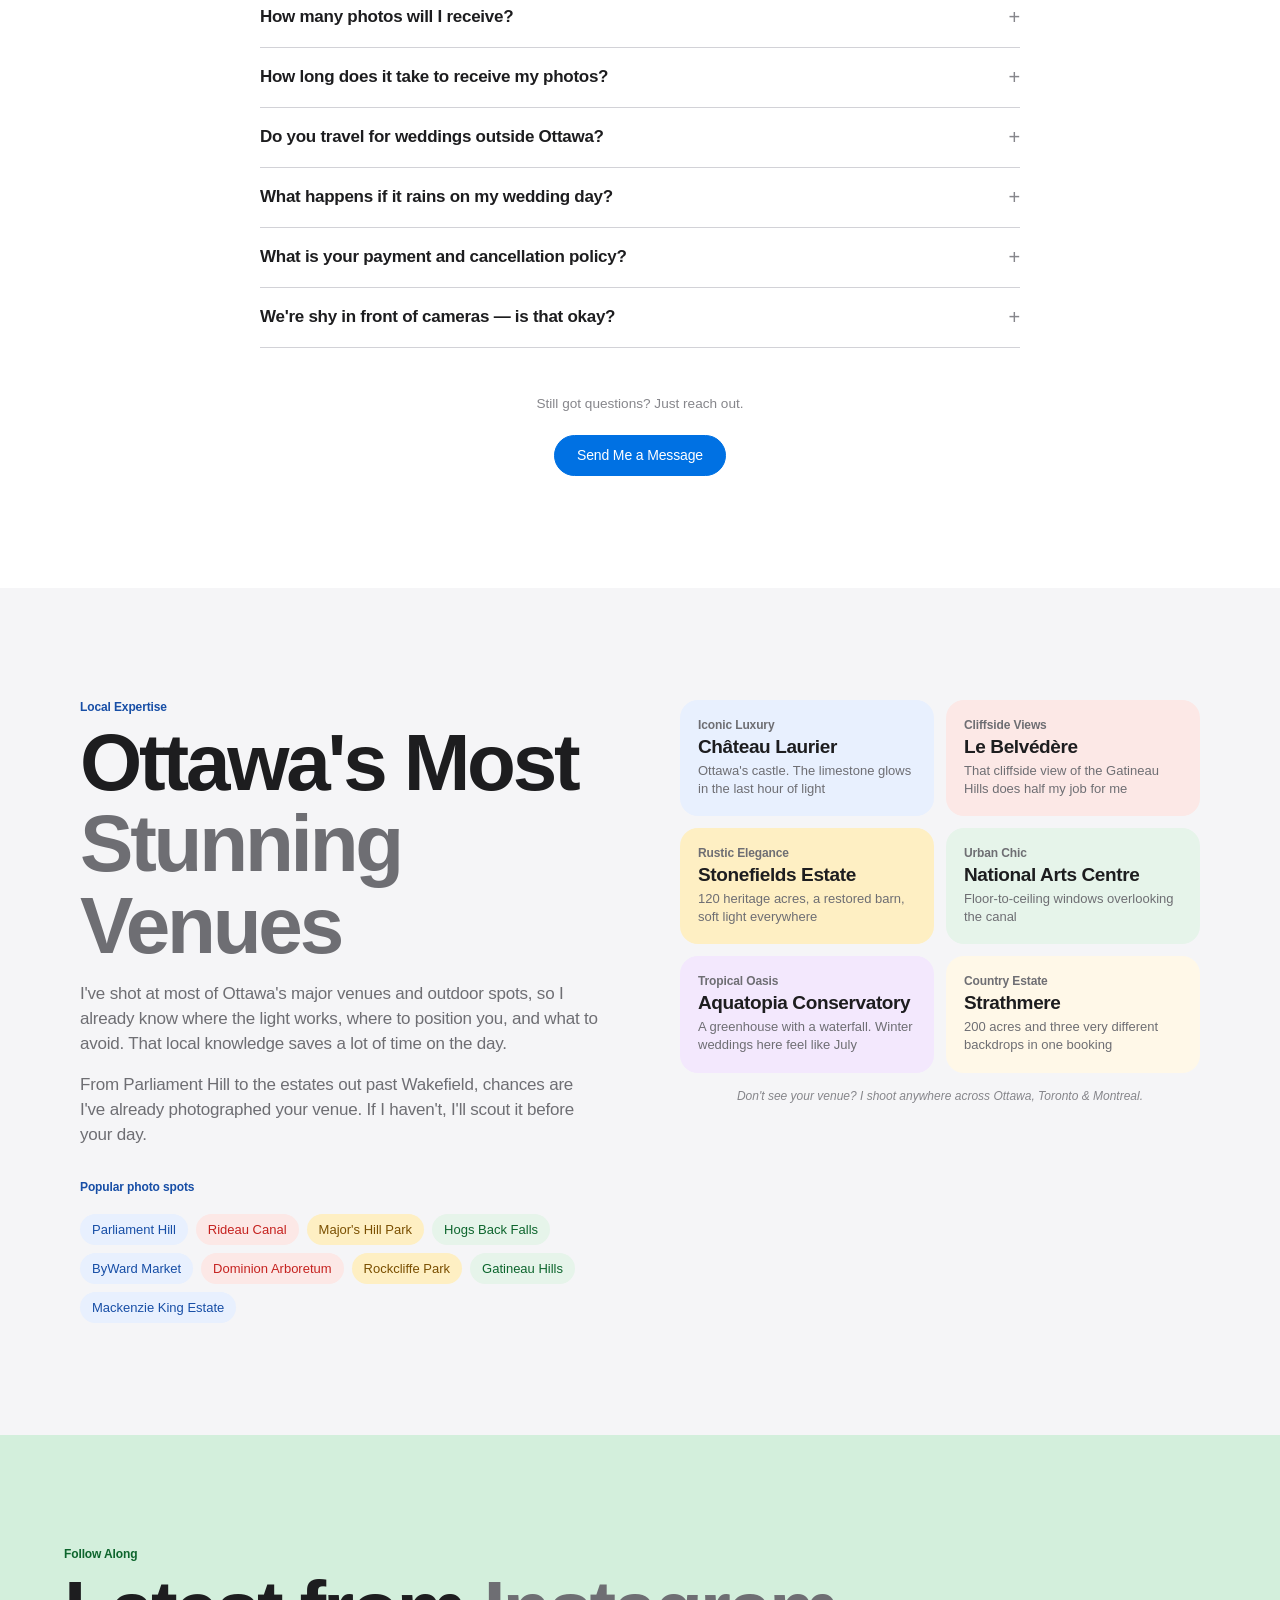
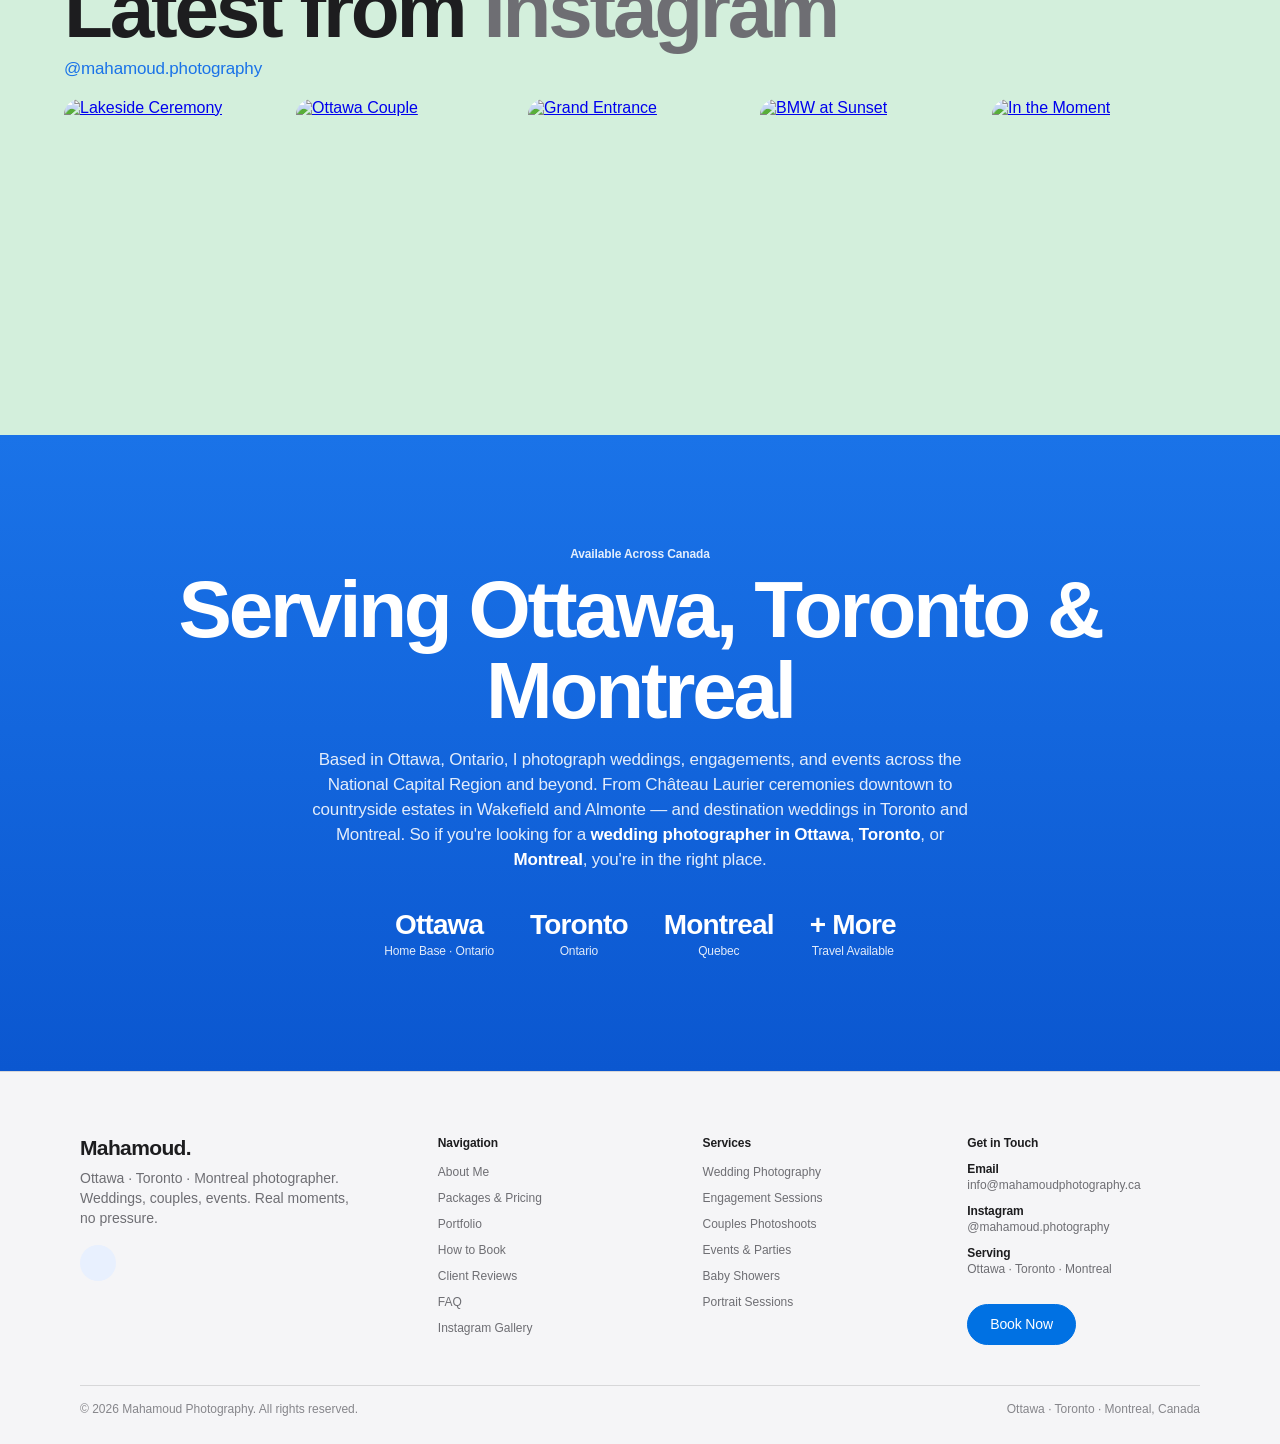
==== commit e63c210f: "Warm the sand fields and tint the venue cards. The cream chapters read as color, and each venue card" ====
--- a/index.html
+++ b/index.html
@@ -83,7 +83,7 @@
   --ink:#1d1d1f;--secondary:#6e6e73;--tertiary:#86868b;
   --bg:#f5f5f7;--paper:#ffffff;--line:rgba(0,0,0,.08);--line-strong:rgba(0,0,0,.12);
   --blue:#1a73e8;--blue-deep:#0b57d0;--danger:#d93025;
-  --sand:#f6efe4;--sky:#e8f0fe;--leaf:#e6f4ea;--blush:#fce8e6;--amber:#f9ab00;
+  --sand:#f7e6c9;--sky:#e8f0fe;--leaf:#d3efdc;--blush:#fce8e6;--amber:#f9ab00;
   --ease:cubic-bezier(.32,.72,0,1);
   --font:-apple-system,BlinkMacSystemFont,"SF Pro Text","SF Pro Display","Helvetica Neue",Helvetica,Arial,sans-serif;
   --display:-apple-system,BlinkMacSystemFont,"SF Pro Display","Helvetica Neue",Helvetica,Arial,sans-serif;
@@ -209,7 +209,8 @@
 .about-badge .n{font-family:var(--display);font-size:32px;font-weight:600;letter-spacing:-.03em;line-height:1;display:block}
 .about-badge .l{font-size:12px;letter-spacing:-.01em;text-transform:none;color:var(--secondary)}
 .about-vals{display:grid;grid-template-columns:1fr 1fr;gap:12px;margin:28px 0}
-.about-val{padding:18px;border-radius:16px;background:var(--bg);border:none}
+.about-val{padding:18px;border-radius:16px;background:#fff;border:none}
+#about .about-val{background:#fff}
 .about-val-title{font-size:15px;font-weight:600;letter-spacing:-.015em;margin-bottom:4px;color:var(--ink)}
 .about-val-desc{font-size:13px;line-height:1.4;color:var(--secondary)}
 
@@ -333,7 +334,12 @@
 .venue-tag:nth-child(4n+3){background:#feefc3;color:#7a4f01}
 .venue-tag:nth-child(4n){background:#e6f4ea;color:#0d652d}
 .venues-cards{display:grid;grid-template-columns:1fr 1fr;gap:12px;background:transparent}
-.venue-card{background:#fff;padding:18px;border-radius:18px;box-shadow:0 0 0 .5px rgba(0,0,0,.06)}
+.venue-card{background:#e8f0fe;padding:18px;border-radius:18px;box-shadow:none}
+.venue-card:nth-child(6n+2){background:#fce8e6}
+.venue-card:nth-child(6n+3){background:#feefc3}
+.venue-card:nth-child(6n+4){background:#e6f4ea}
+.venue-card:nth-child(6n+5){background:#f3e8fd}
+.venue-card:nth-child(6n){background:#fff8e8}
 .venue-card-sub{font-size:12px;font-weight:600;letter-spacing:-.01em;text-transform:none;color:var(--secondary);margin-bottom:4px}
 .venue-card-name{font-family:var(--display);font-size:19px;font-weight:600;letter-spacing:-.02em;margin-bottom:4px}
 .venue-card-desc{font-size:13px;line-height:1.4;color:var(--secondary)}
@@ -407,12 +413,12 @@
 .stage-actions{display:flex;gap:12px;justify-content:center;flex-wrap:wrap}
 .stage .btn-outline{color:#2997ff;border-color:#2997ff;background:transparent}
 .stage .btn-outline:hover{background:#0071e3;color:#fff;border-color:#0071e3}
-.stage-light{background:#f6efe4;color:#1d1d1f}
+.stage-light{background:#f7e6c9;color:#1d1d1f}
 .stage-light .stage-bg{object-position:center 58%}
-.stage-light::after{background:linear-gradient(to bottom,#f6efe4 0%,#f6efe4 30%,rgba(246,239,228,.75) 46%,rgba(246,239,228,0) 68%)}
+.stage-light::after{background:linear-gradient(to bottom,#f7e6c9 0%,#f7e6c9 30%,rgba(247,230,201,.78) 46%,rgba(247,230,201,0) 68%)}
 .stage-light .stage-copy p{color:#6e6e73}
 .stage-light .btn-outline{color:#0071e3;border-color:#0071e3}
-.duo{display:grid;grid-template-columns:1fr 1fr;gap:12px;padding:12px;background:#f6efe4}
+.duo{display:grid;grid-template-columns:1fr 1fr;gap:12px;padding:12px;background:#f7e6c9}
 .tile{position:relative;min-height:78vh;border-radius:18px;overflow:hidden;display:flex;justify-content:center;align-items:flex-start;text-align:center;text-decoration:none;color:#fff;padding:48px 28px 32px;background:#000}
 .tile img{position:absolute;inset:0;width:100%;height:100%;object-fit:cover;object-position:center 28%;transition:transform .8s var(--ease)}
 .tile:hover img{transform:scale(1.04)}
@@ -422,9 +428,9 @@
 .tile-copy p{font-size:19px;color:rgba(255,255,255,.8);margin-bottom:14px;letter-spacing:-.015em}
 .tile-link{color:#2997ff;font-size:17px;letter-spacing:-.015em}
 .tile-link::after{content:" ›"}
-.tile-light{background:#f6efe4;color:#1d1d1f}
+.tile-light{background:#f7e6c9;color:#1d1d1f}
 .tile-light img{object-position:center top}
-.tile-light::after{background:linear-gradient(to bottom,#f6efe4 0%,#f6efe4 26%,rgba(246,239,228,0) 48%)}
+.tile-light::after{background:linear-gradient(to bottom,#f7e6c9 0%,#f7e6c9 26%,rgba(247,230,201,0) 48%)}
 .tile-light .tile-copy p{color:#6e6e73}
 .tile-light .tile-link{color:#0066cc}
 
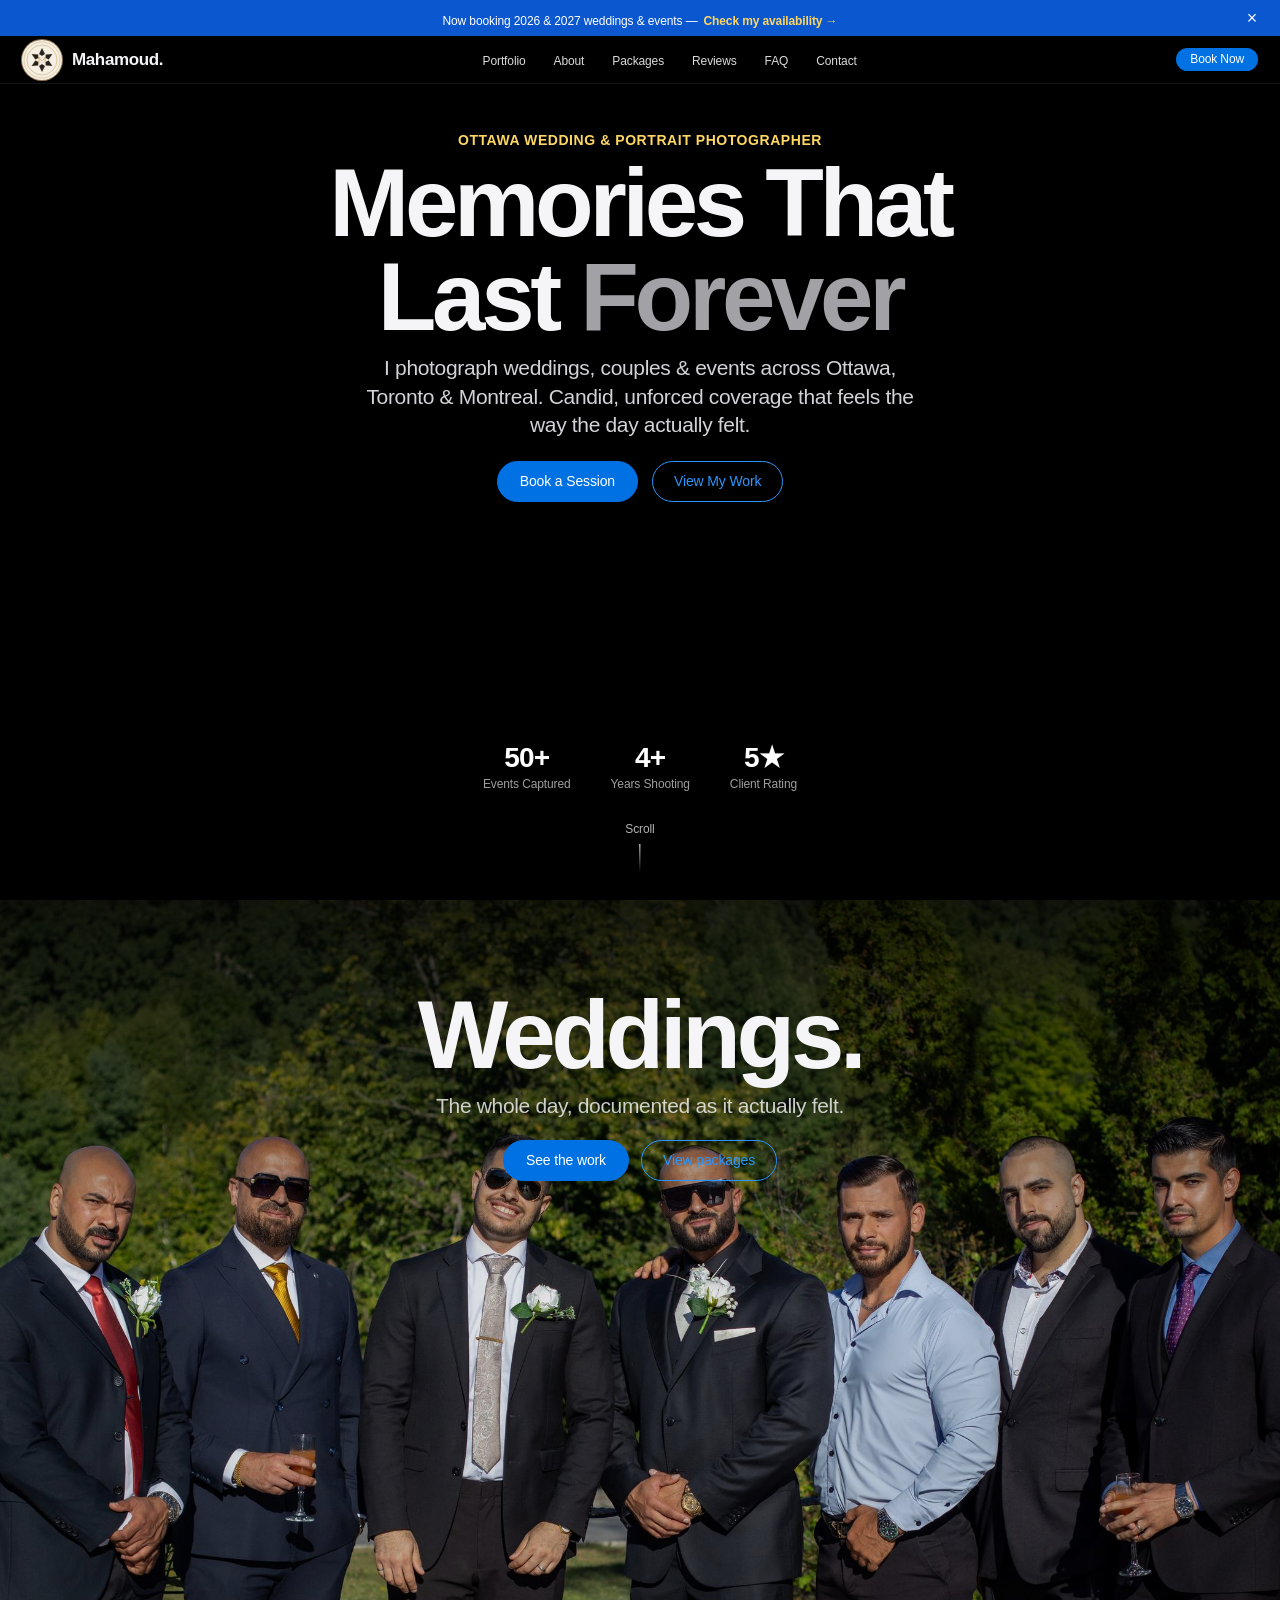
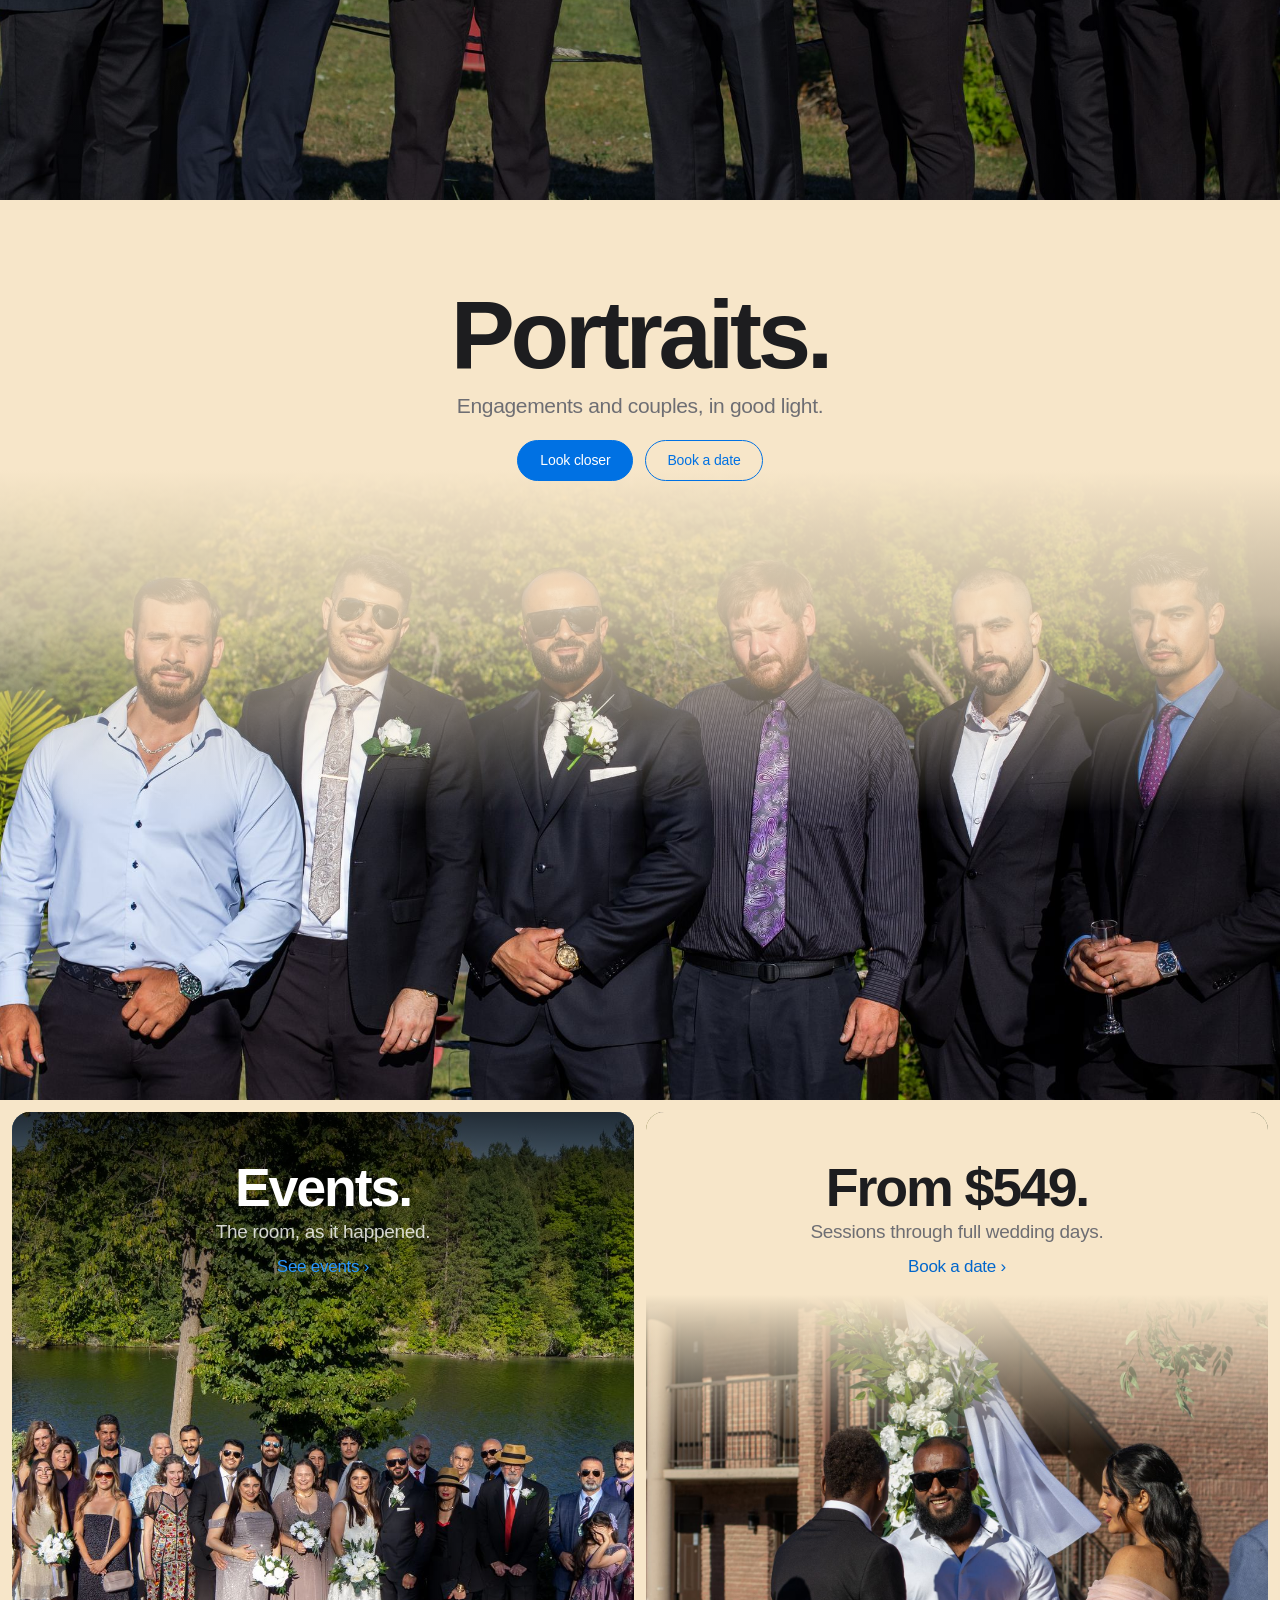
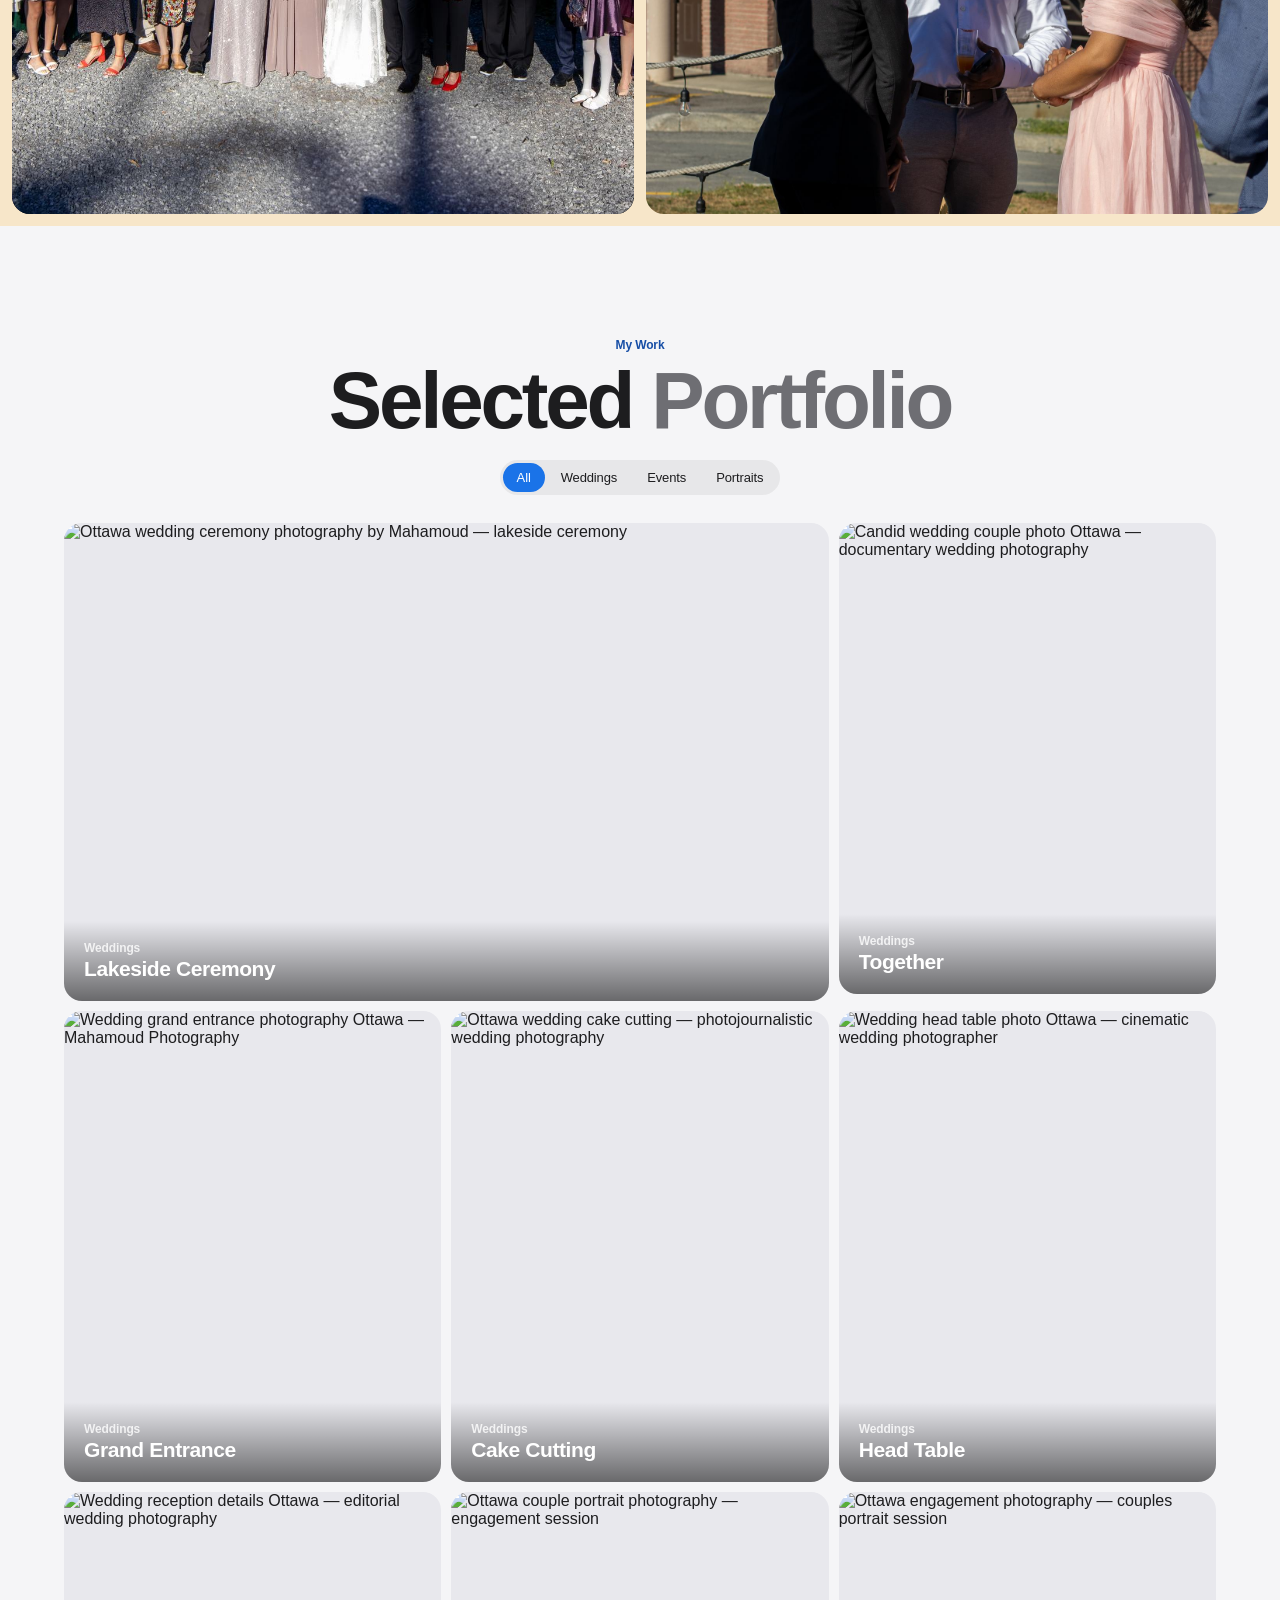
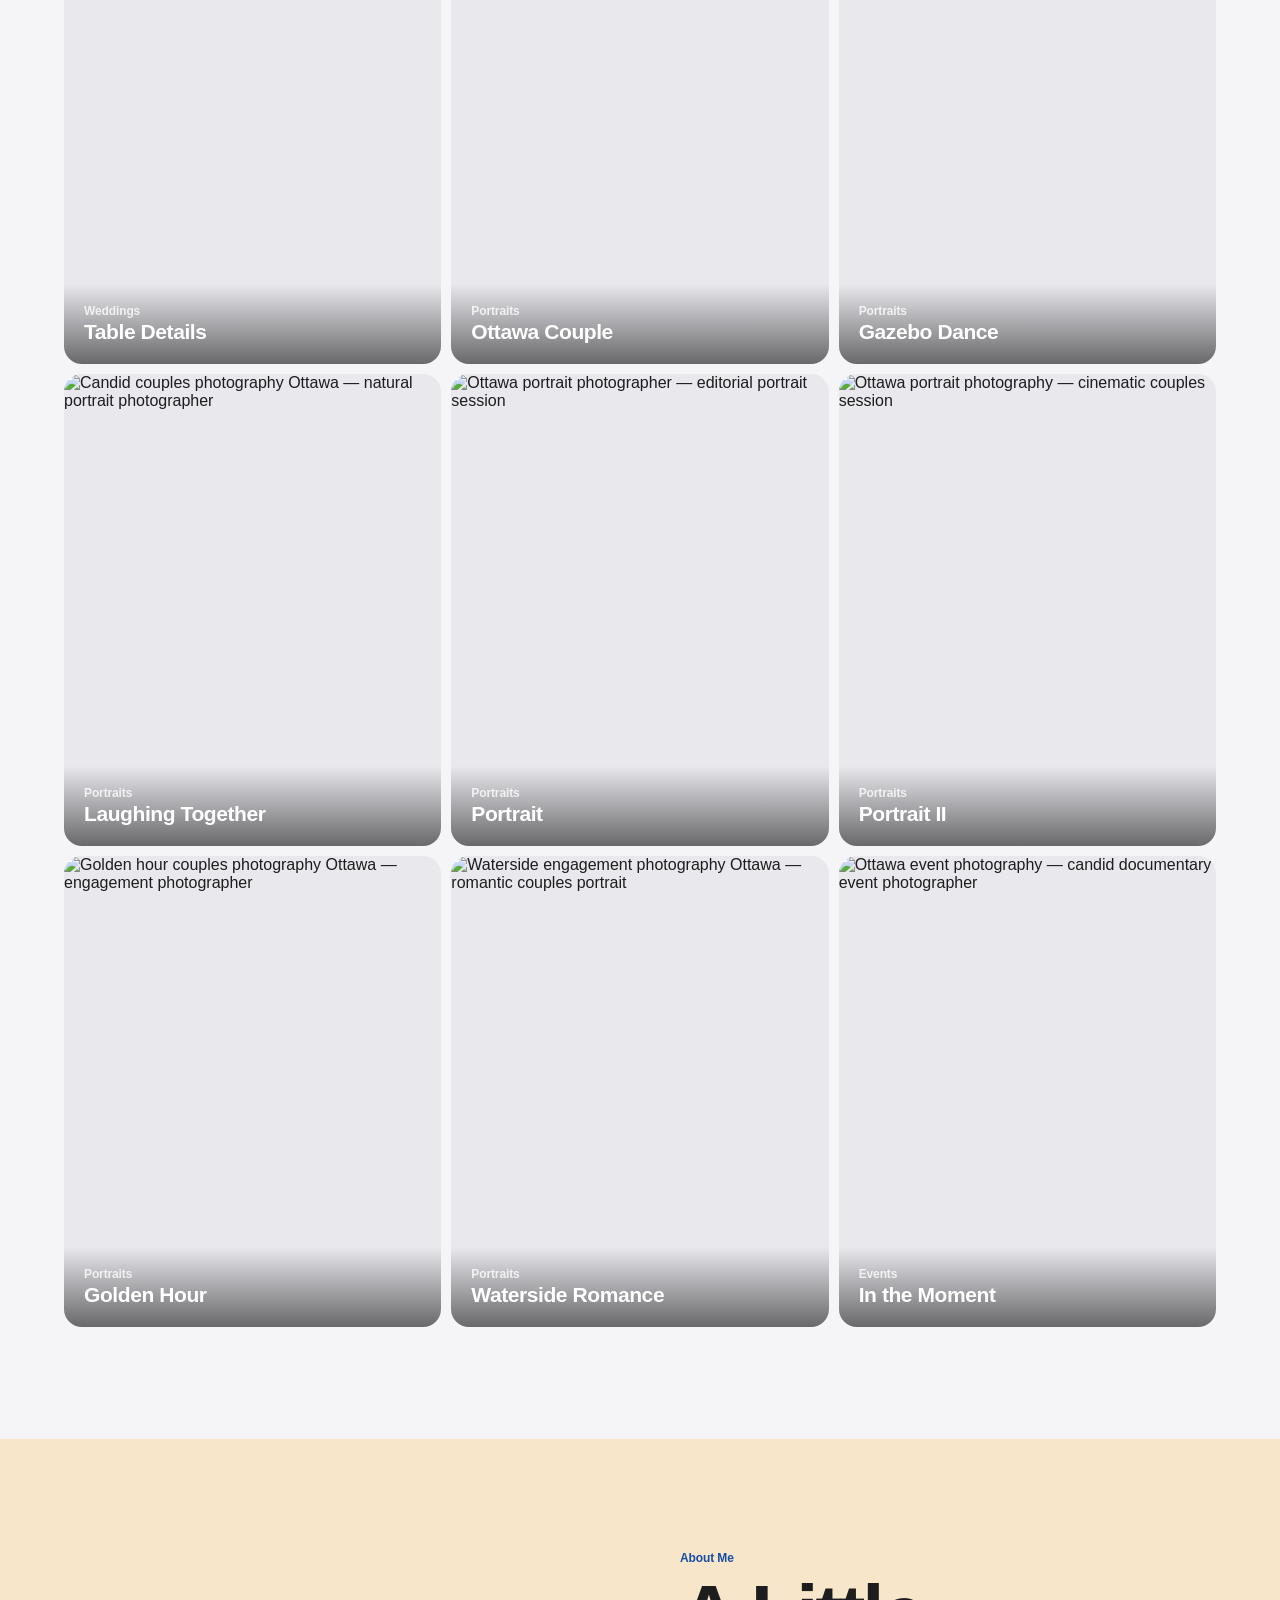
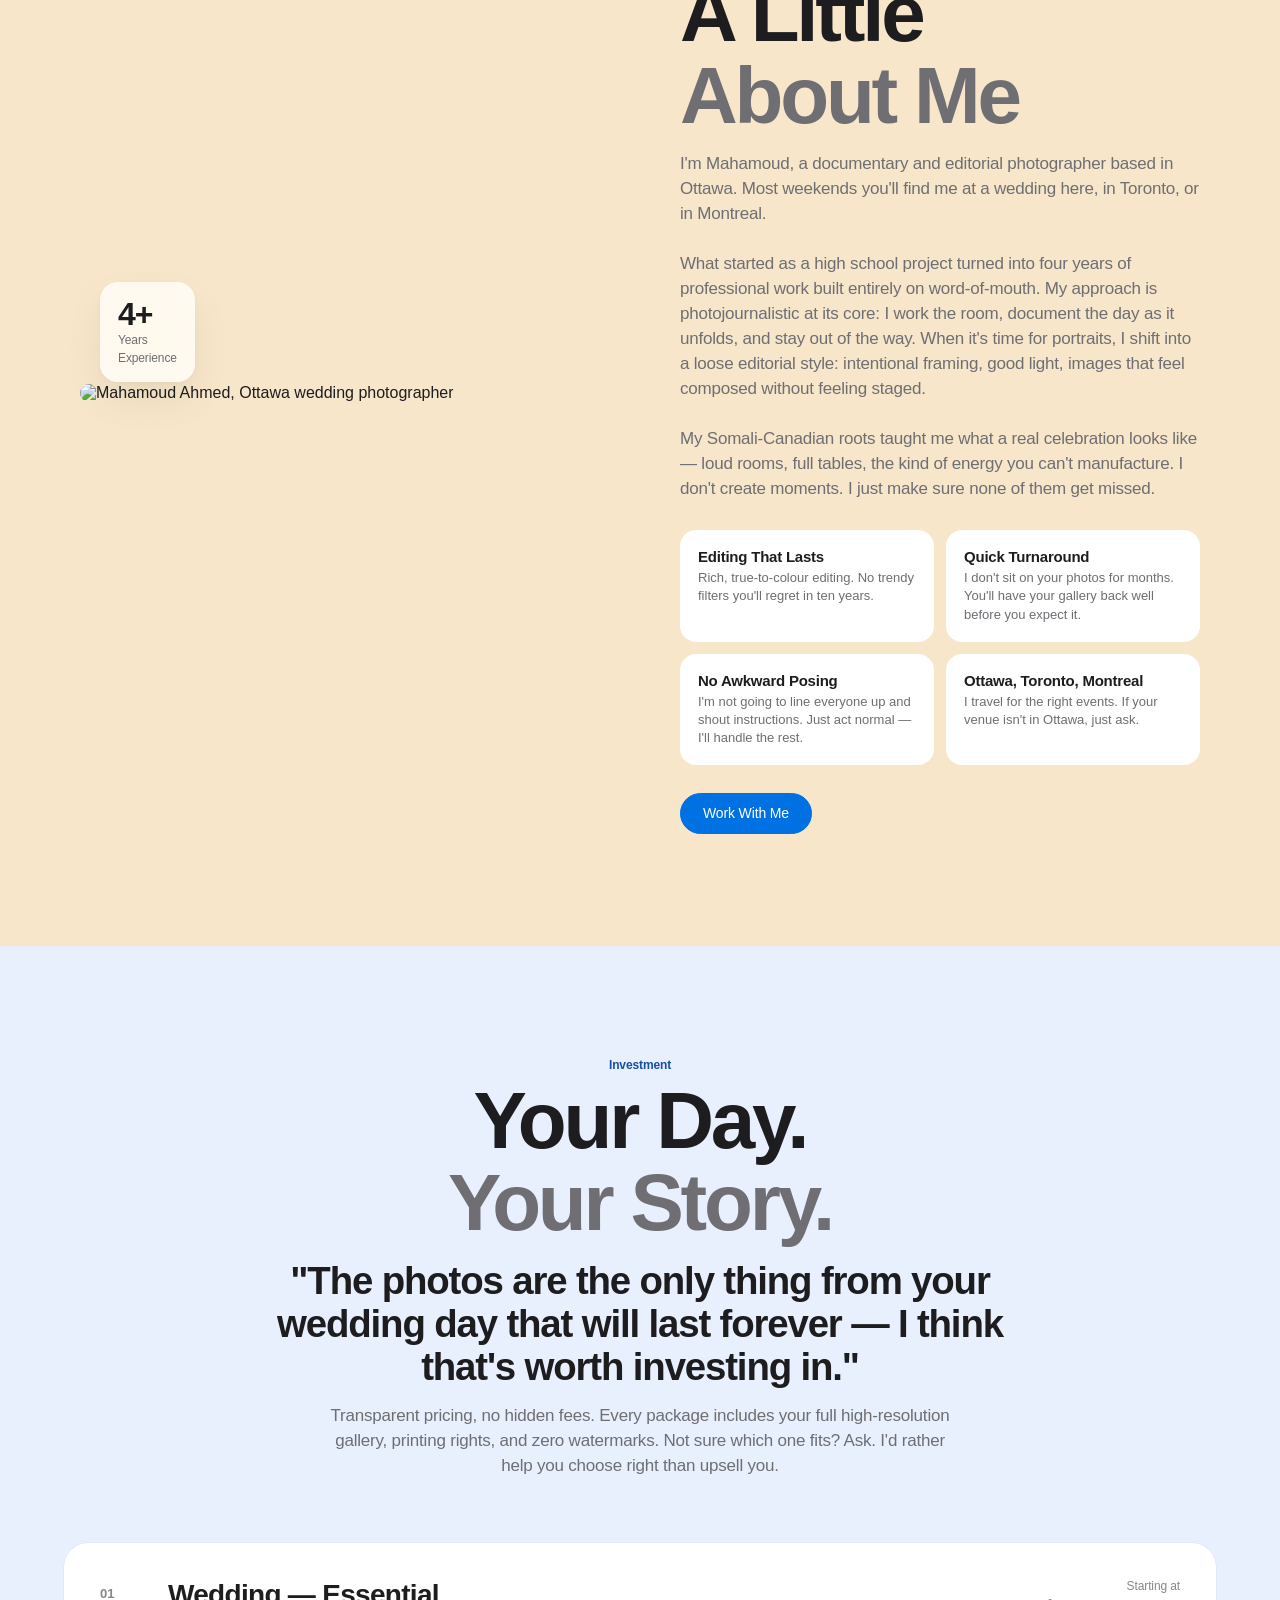
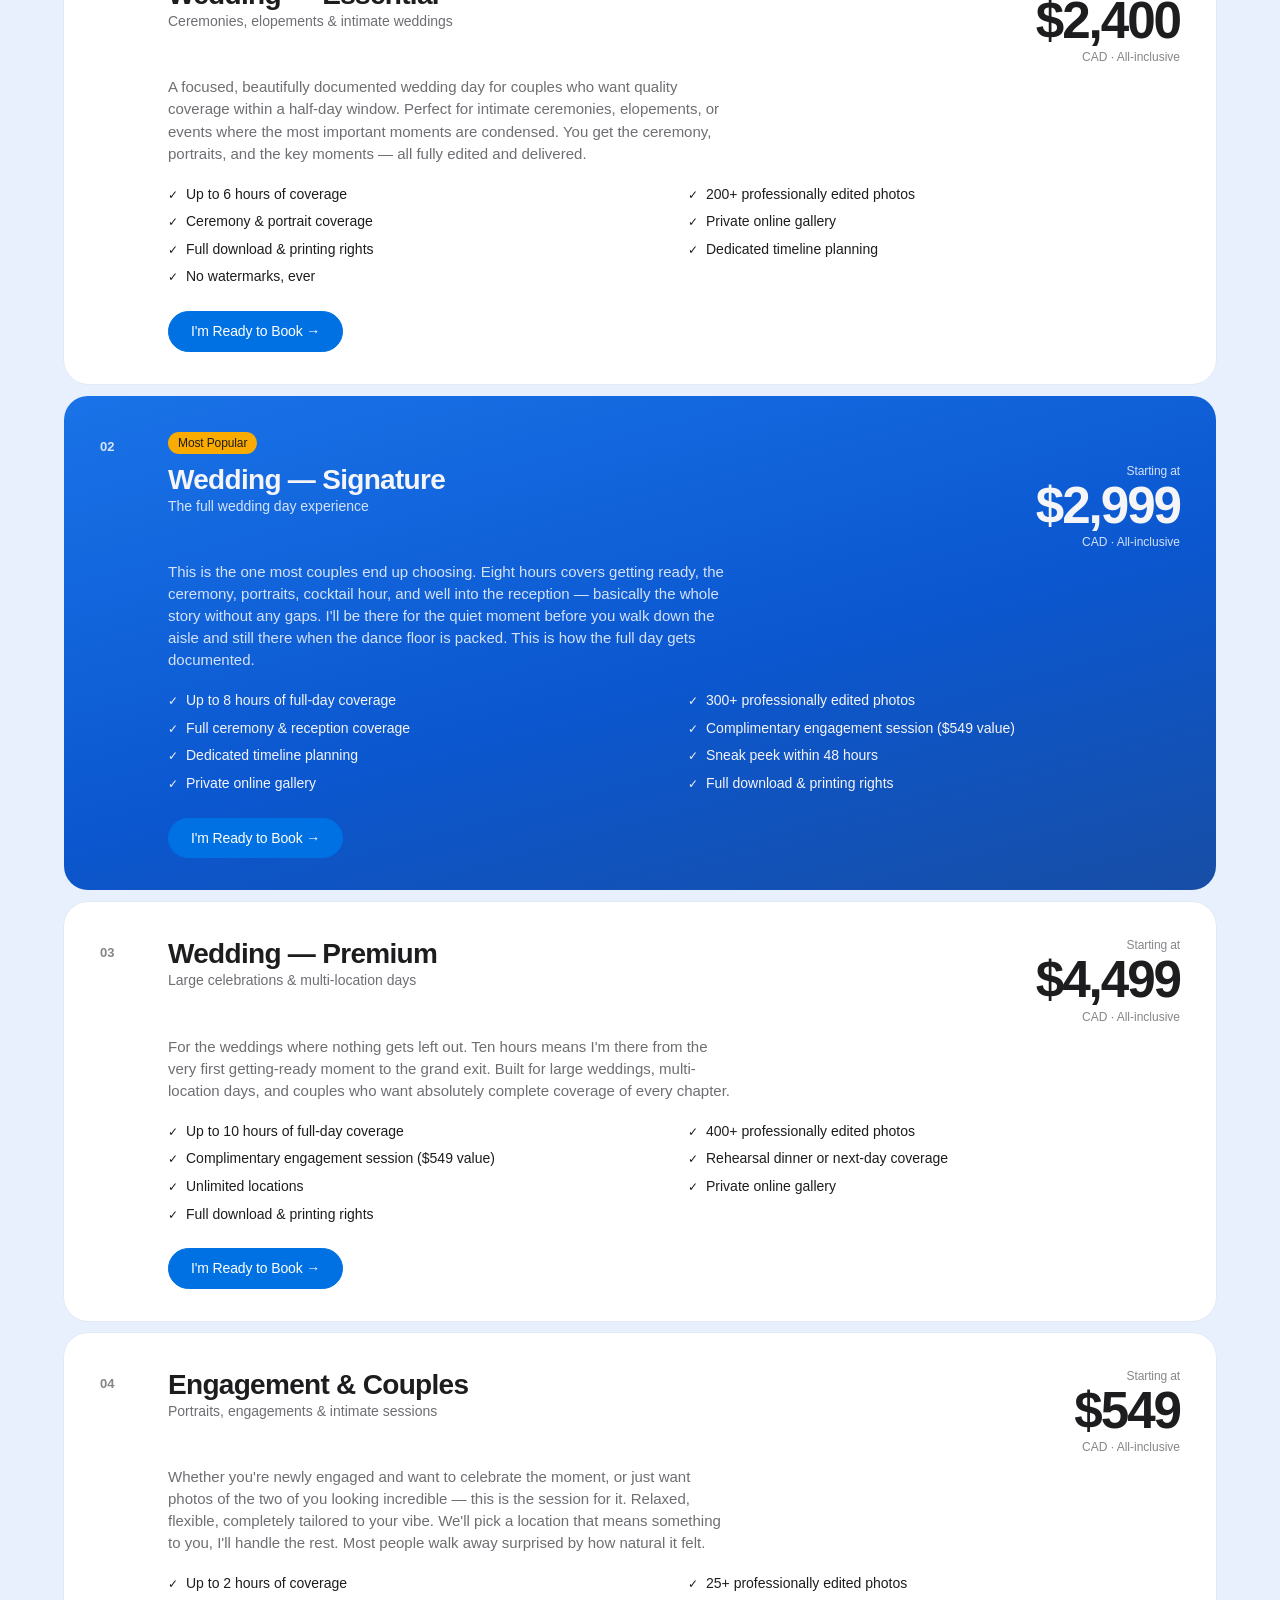
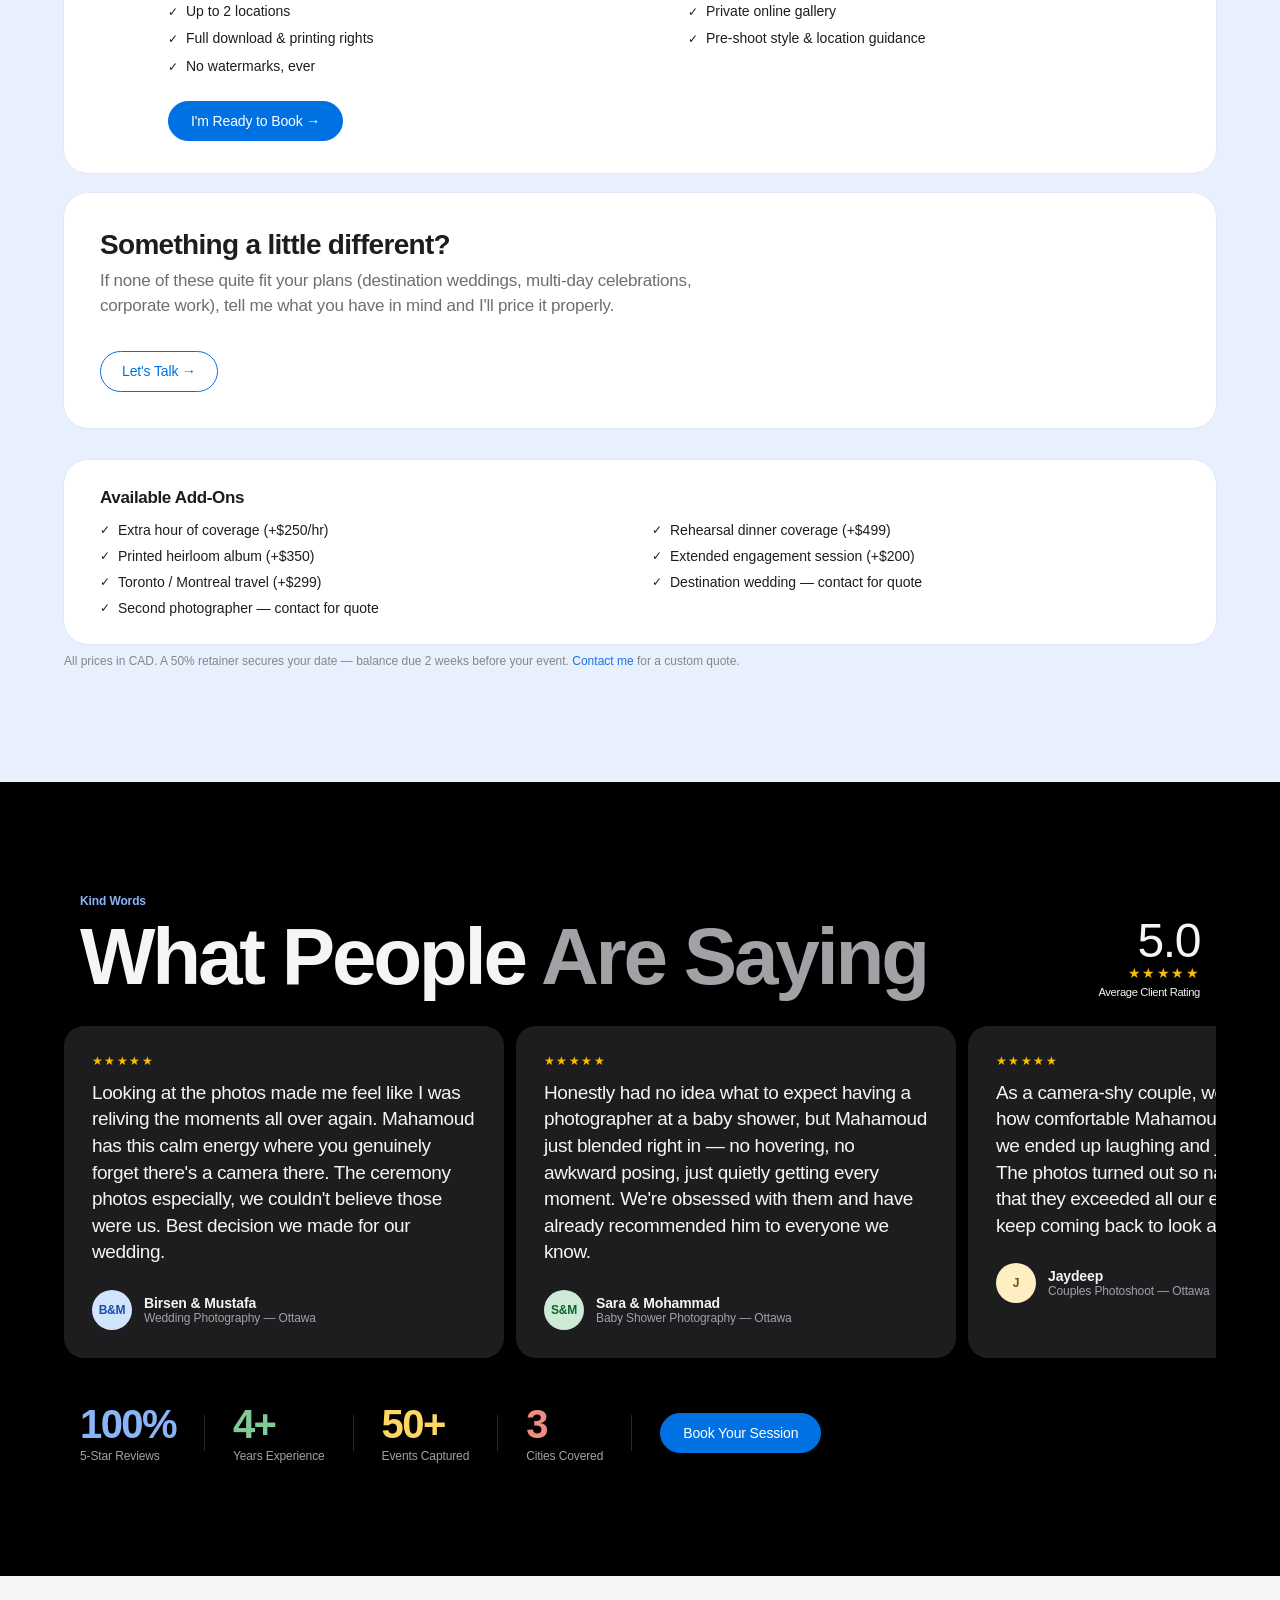
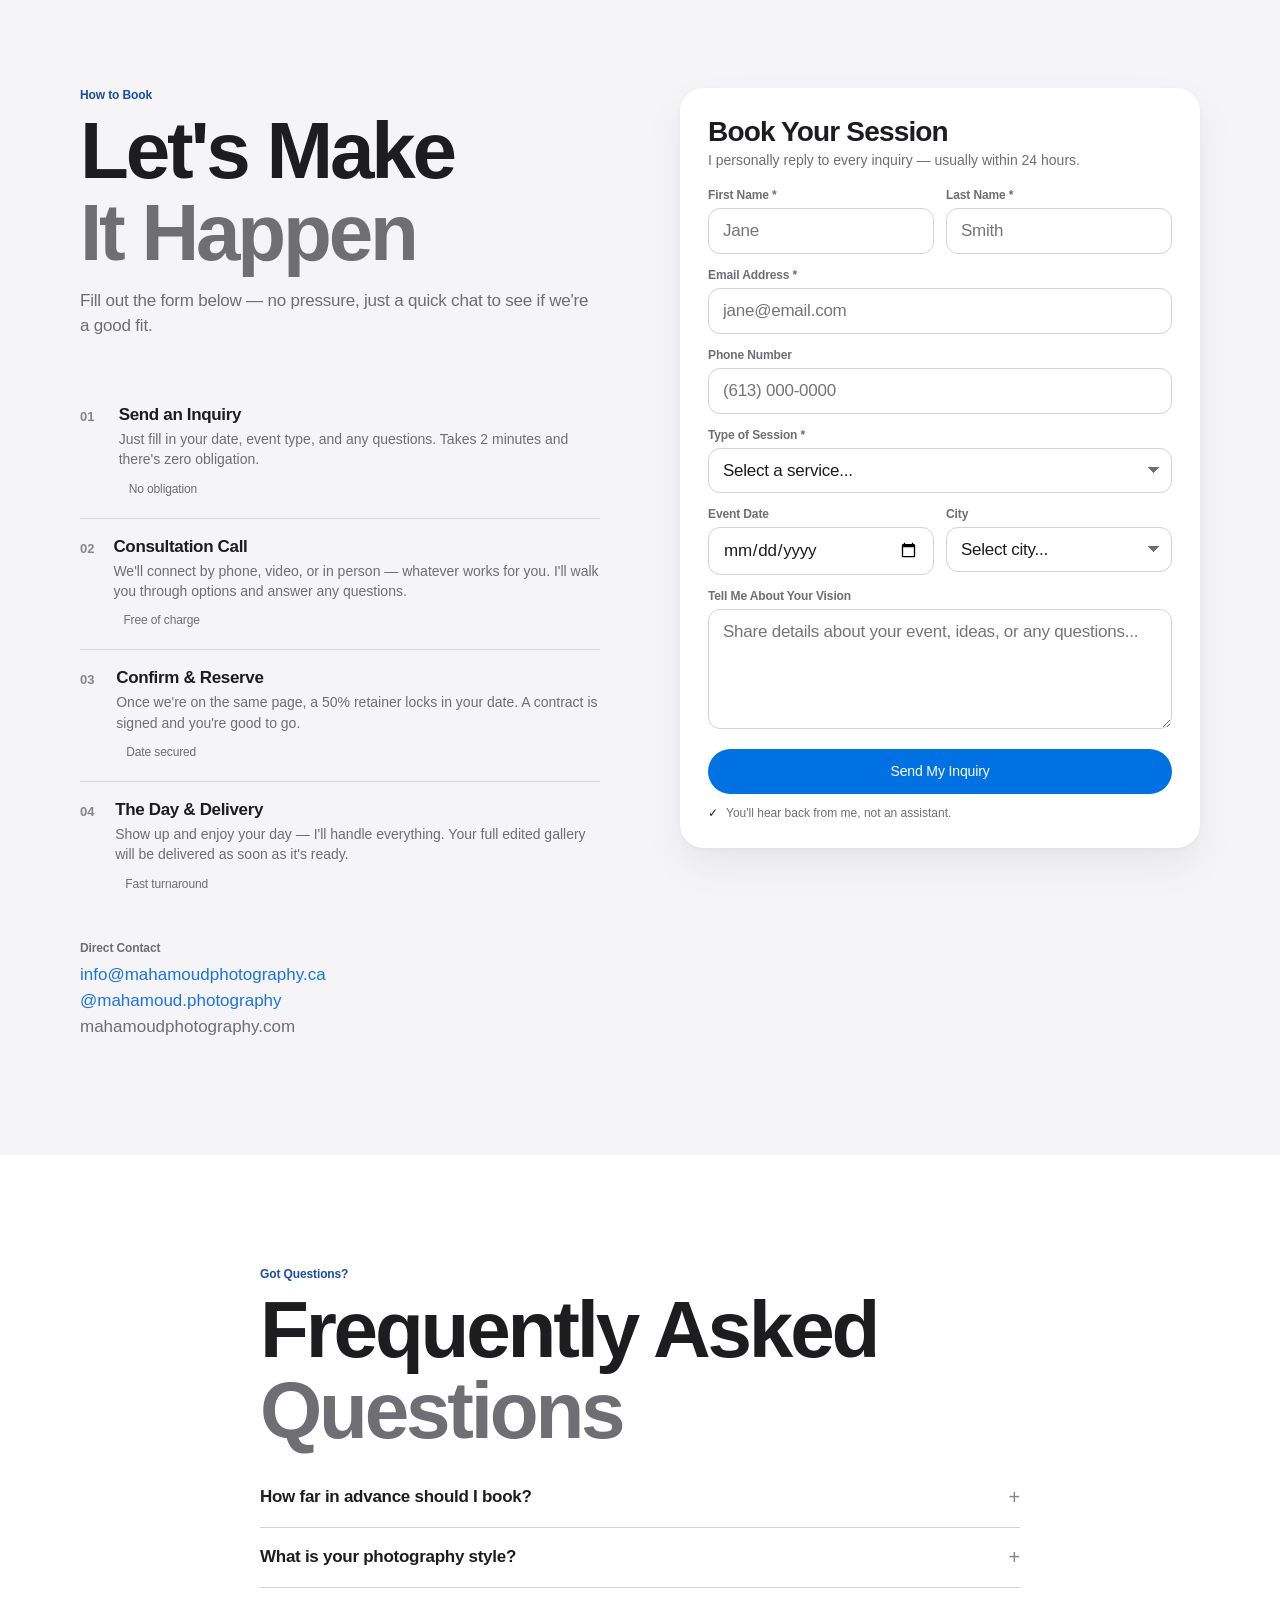
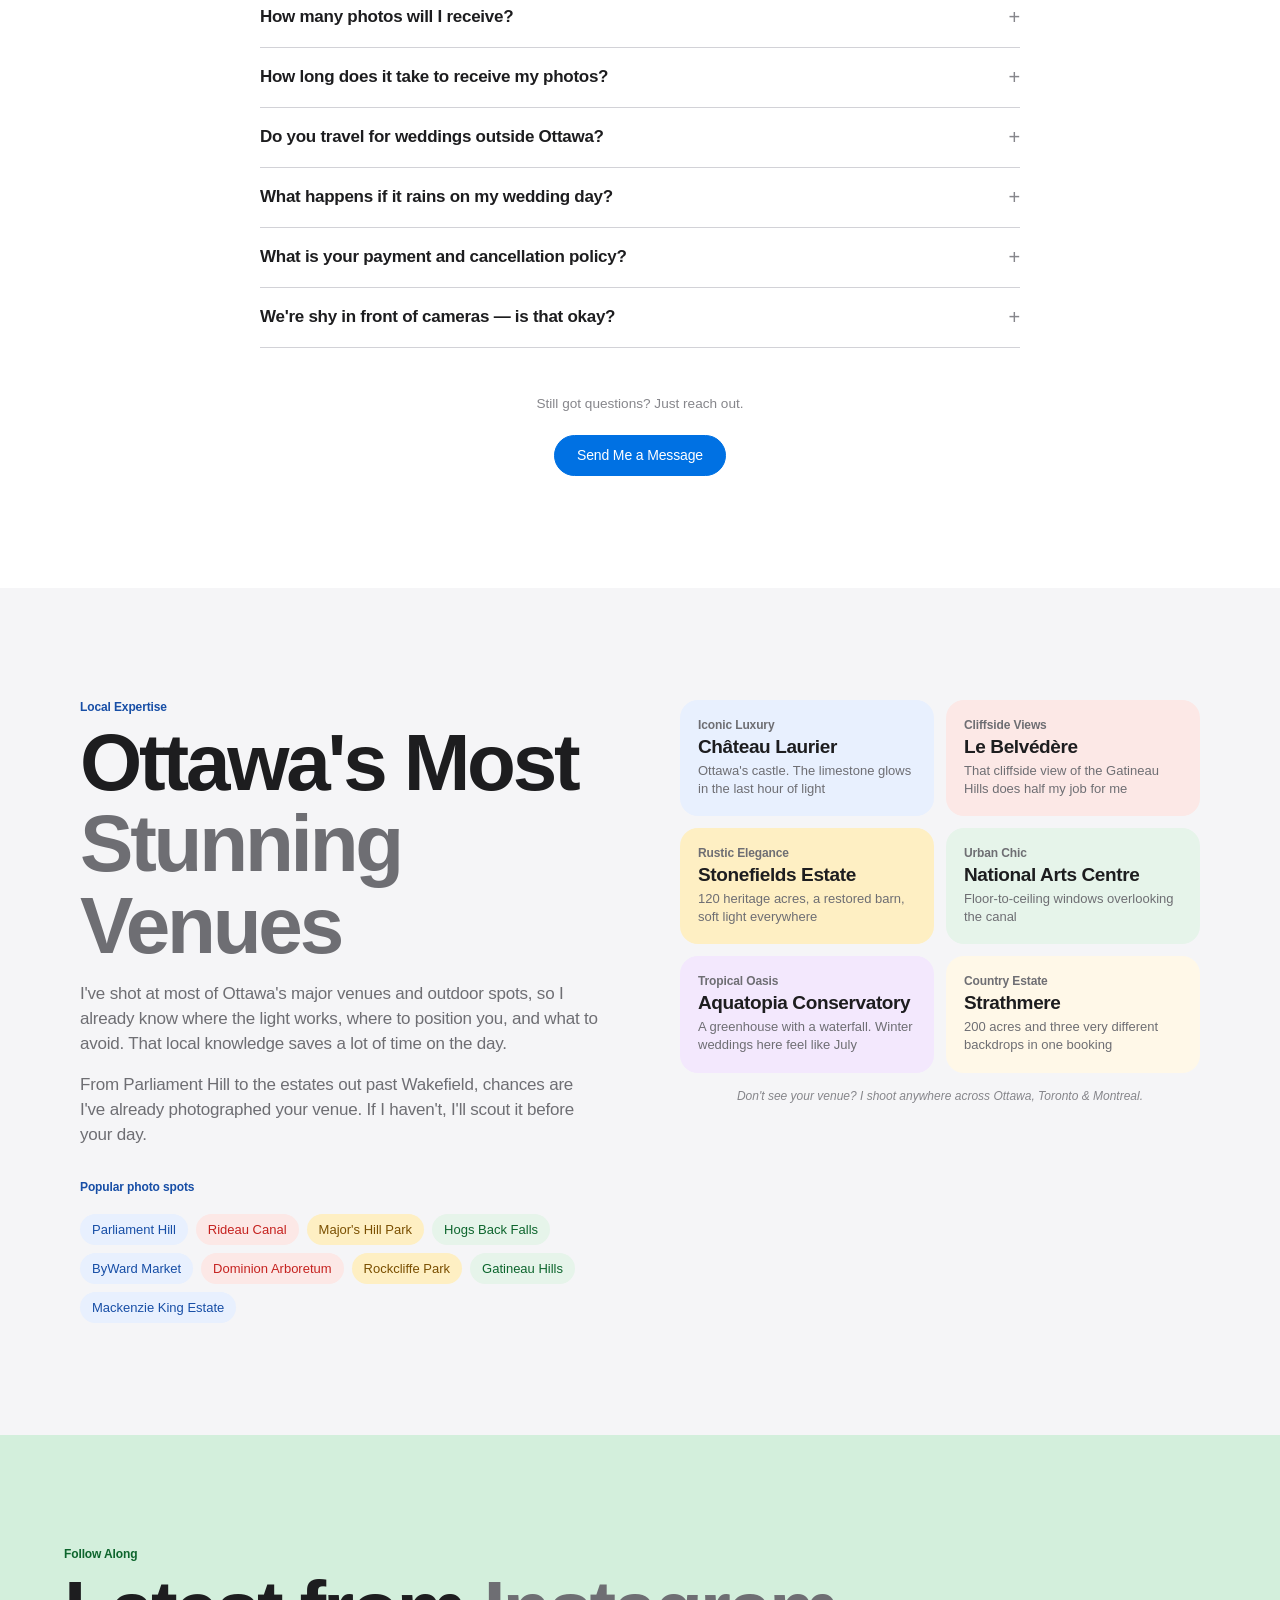
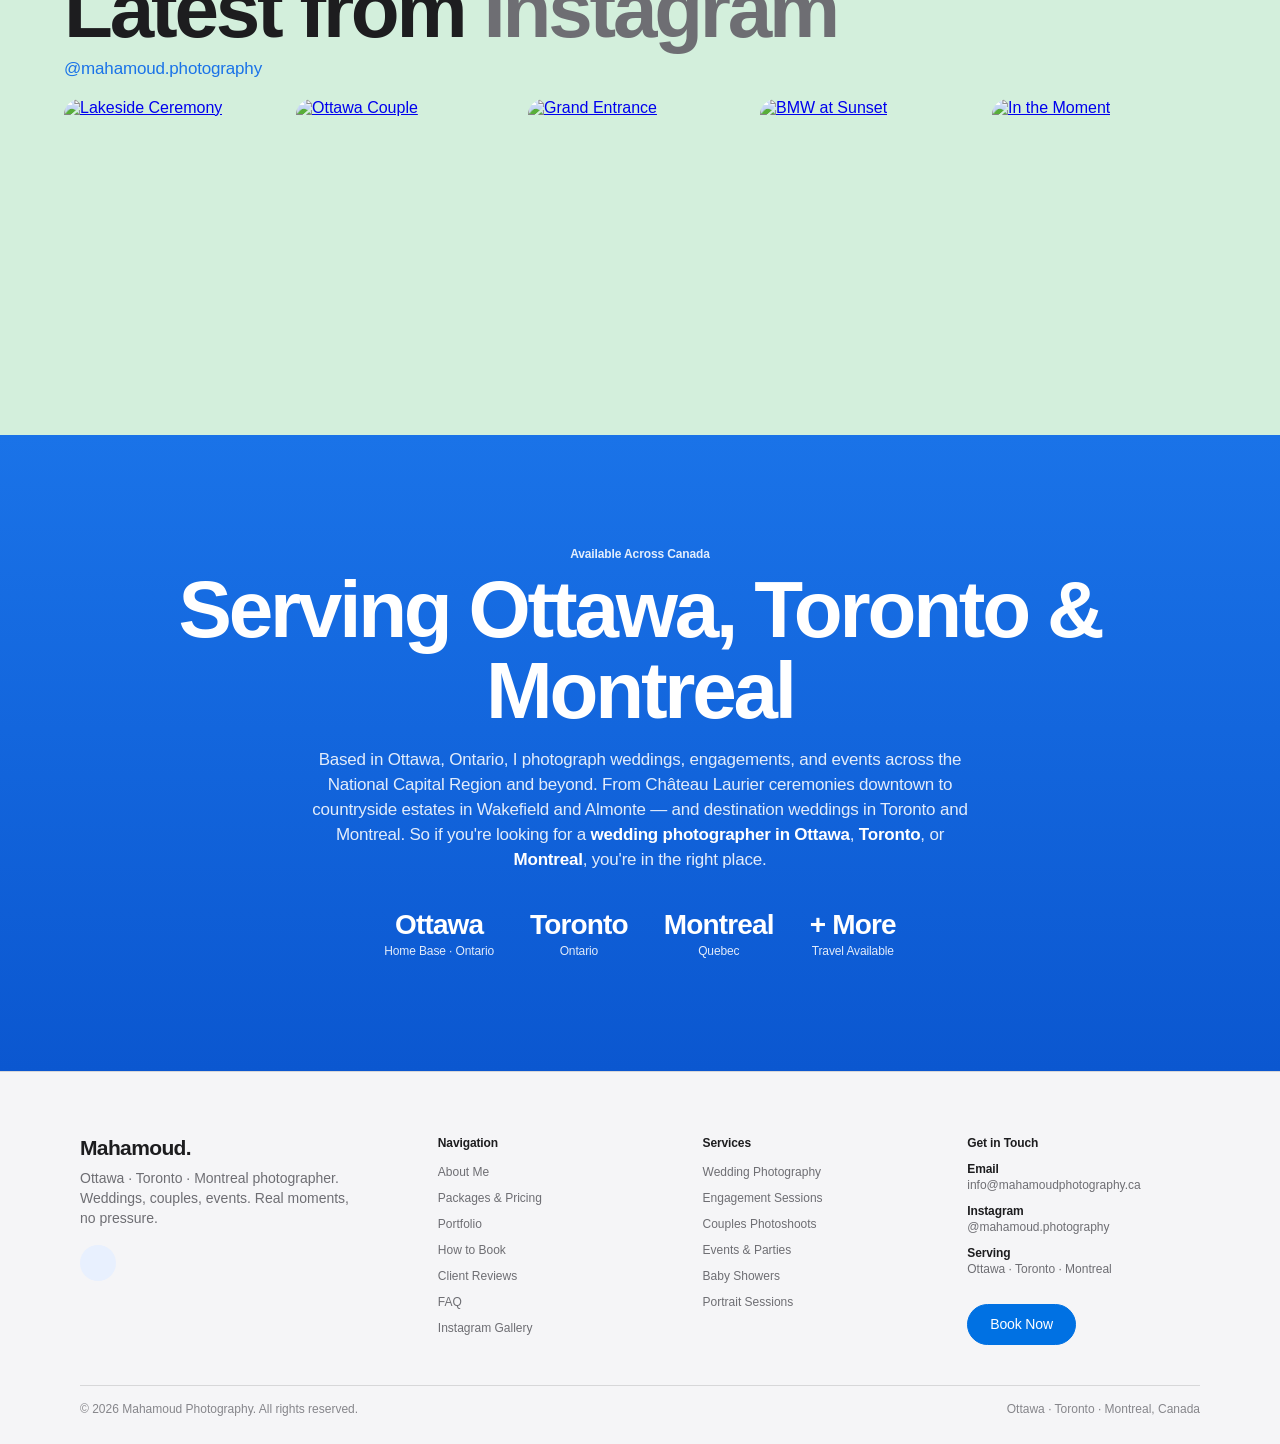
==== commit f07817a1: "Show the circular emblem beside the name in the top navigation. The mark was still in the header mar" ====
--- a/index.html
+++ b/index.html
@@ -133,8 +133,8 @@
 nav{position:fixed;top:var(--banner-h);left:0;right:0;z-index:300;height:var(--nav-h);display:flex;align-items:center;justify-content:space-between;padding:0 22px;background:rgba(0,0,0,.82);-webkit-backdrop-filter:saturate(180%) blur(20px);backdrop-filter:saturate(180%) blur(20px);border-bottom:1px solid rgba(255,255,255,.08);transition:top .25s var(--ease)}
 body:has(#banner[hidden]) nav{top:0}
 nav.solid{background:rgba(0,0,0,.92)}
-.nav-brand{display:flex;align-items:center;gap:8px;text-decoration:none;min-width:0}
-.nav-brand svg{display:none}
+.nav-brand{display:flex;align-items:center;gap:10px;text-decoration:none;min-width:0}
+.nav-brand svg{display:block;width:40px;height:40px;flex:none;background:#f6efe4;border-radius:50%;box-shadow:0 0 0 1px rgba(201,169,110,.7)}
 .nav-brand-name{font-family:var(--display);font-size:17px;font-weight:600;letter-spacing:-.022em;color:#f5f5f7}
 .nav-brand-name span{color:inherit;font-size:inherit;line-height:inherit}
 .nav-links{display:flex;gap:28px;list-style:none;align-items:center}
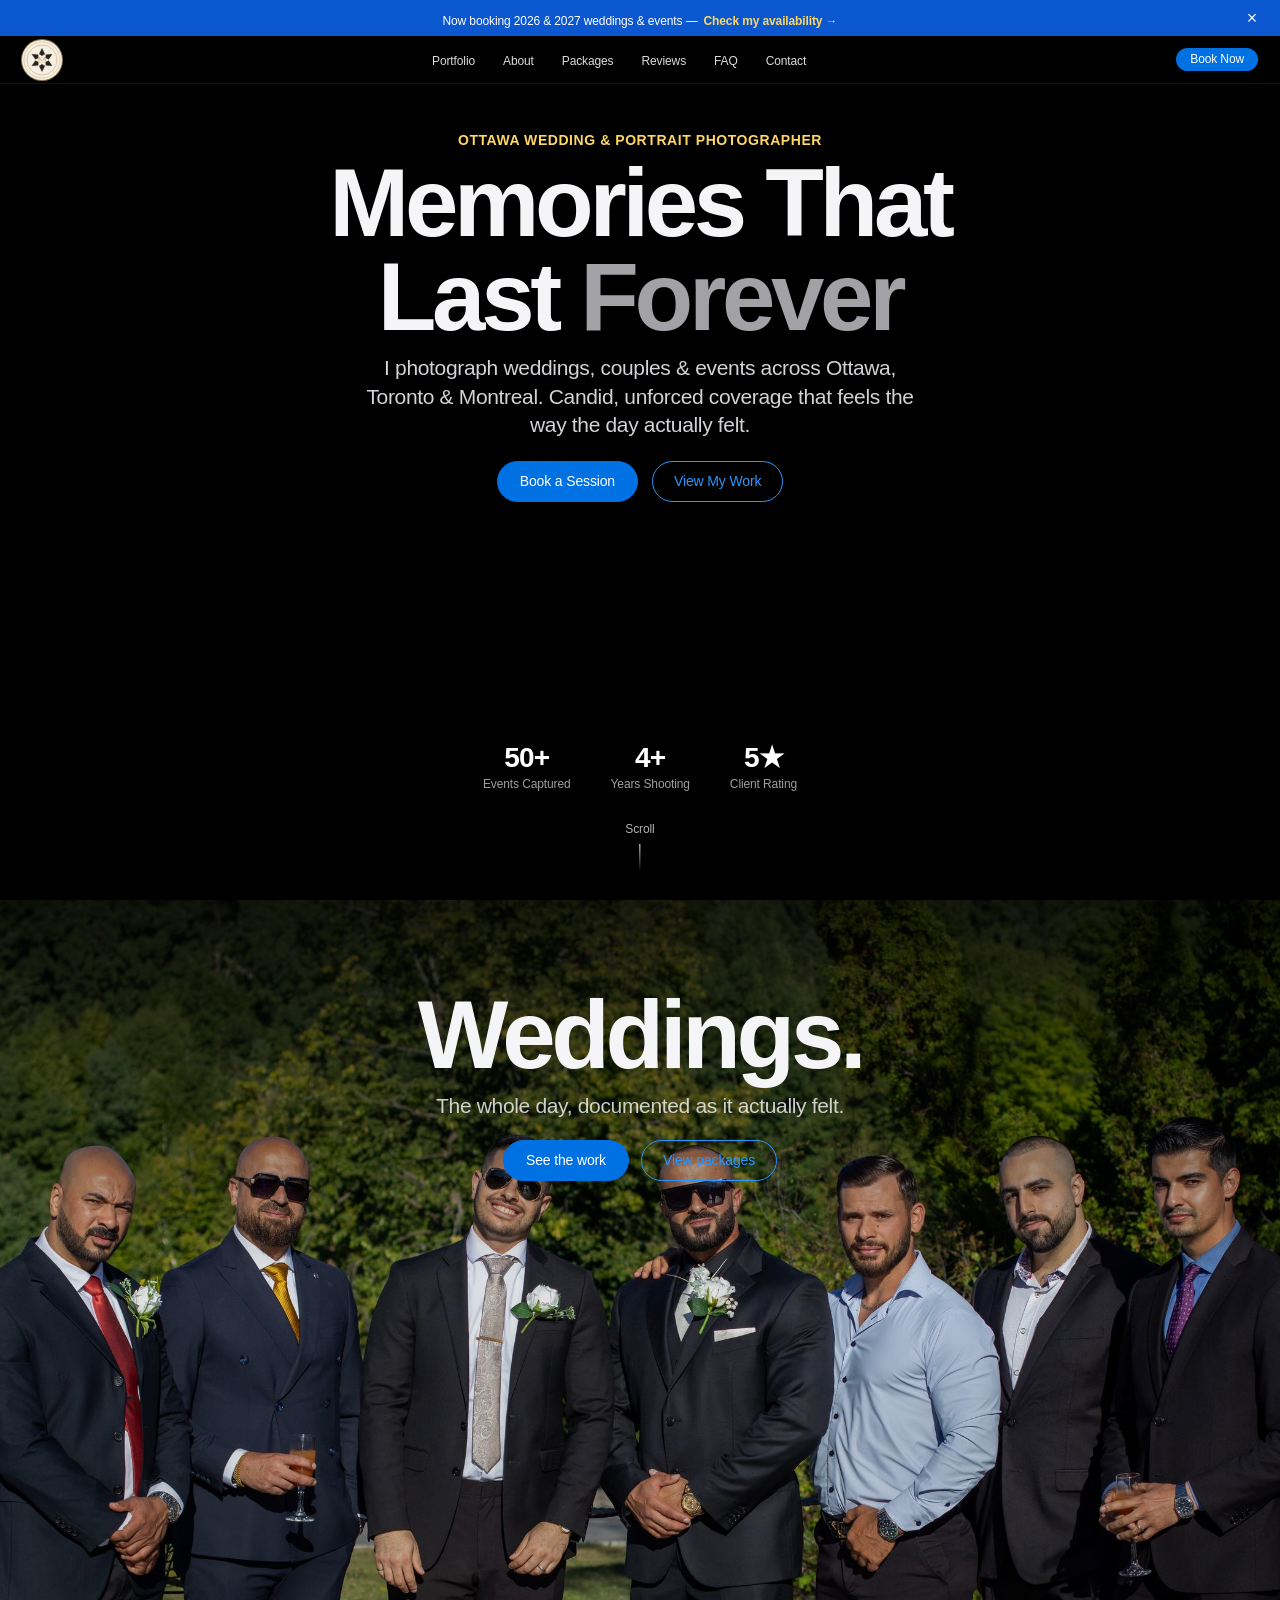
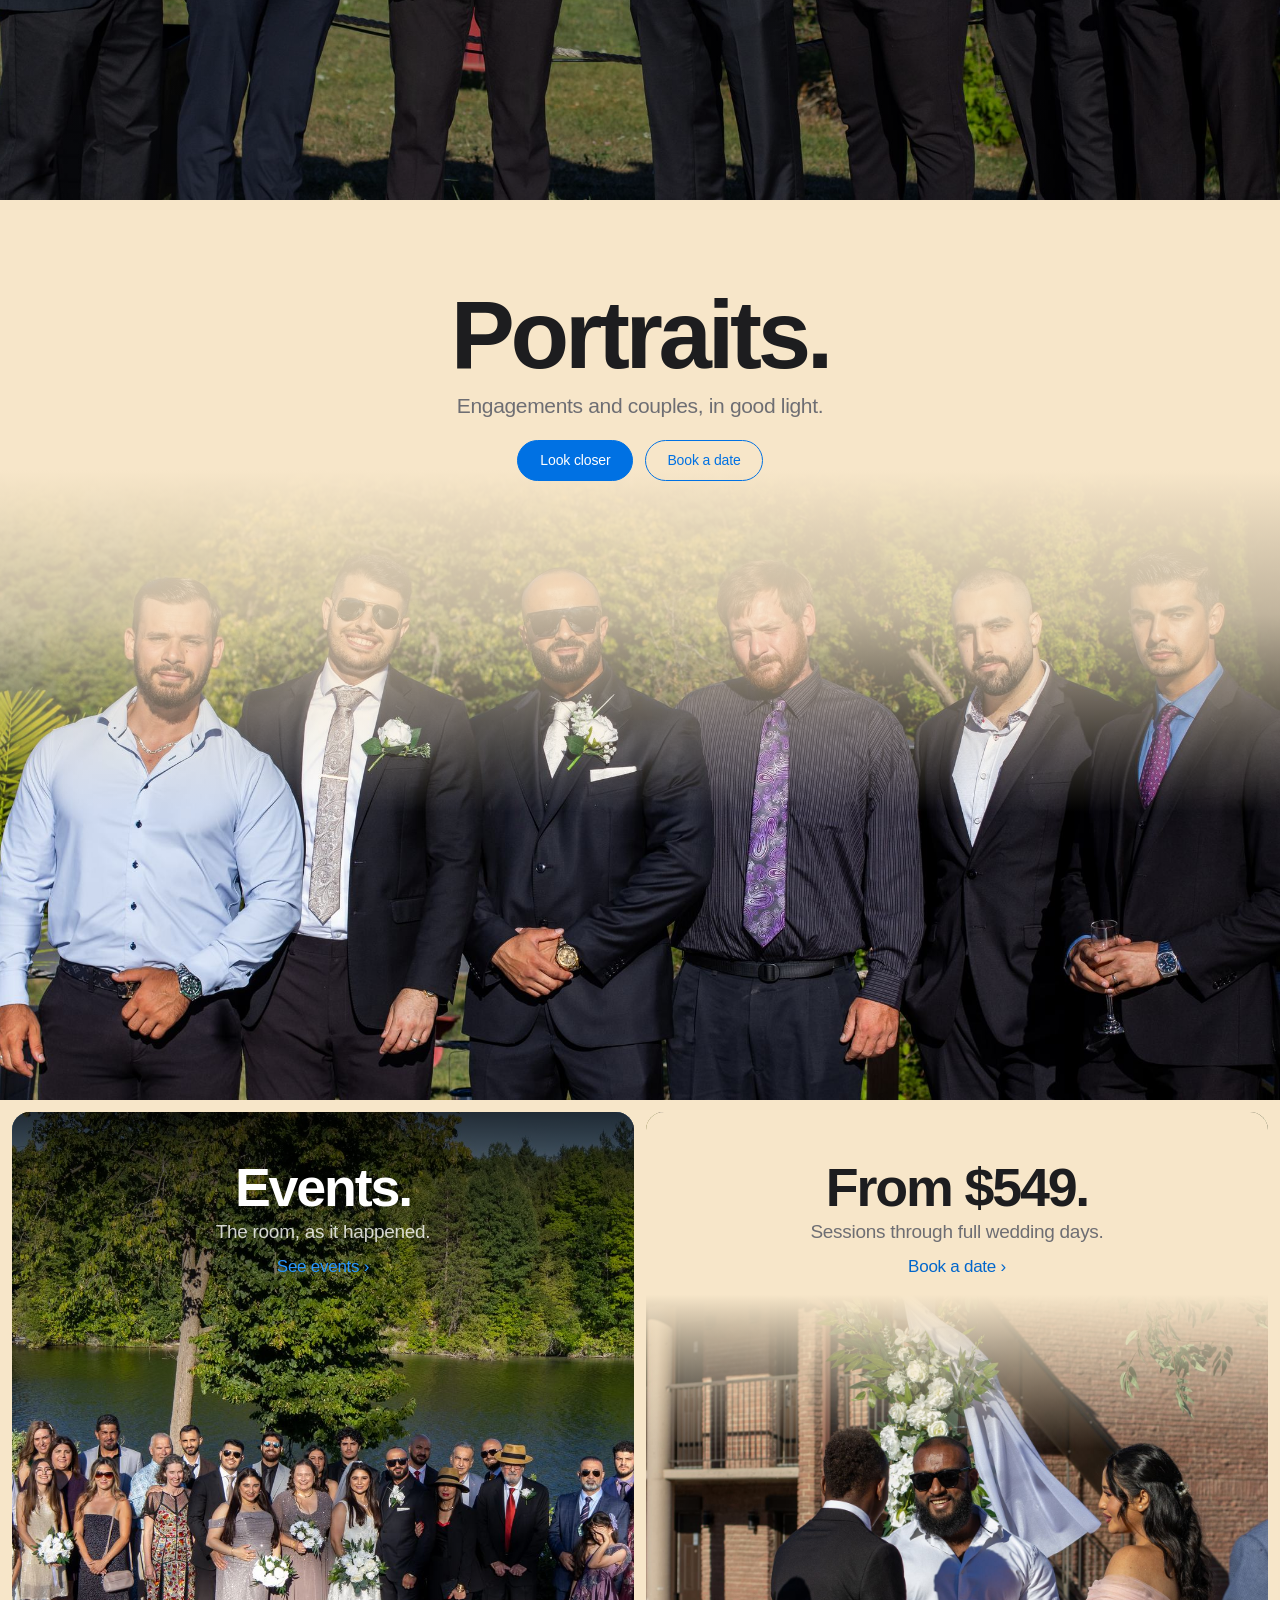
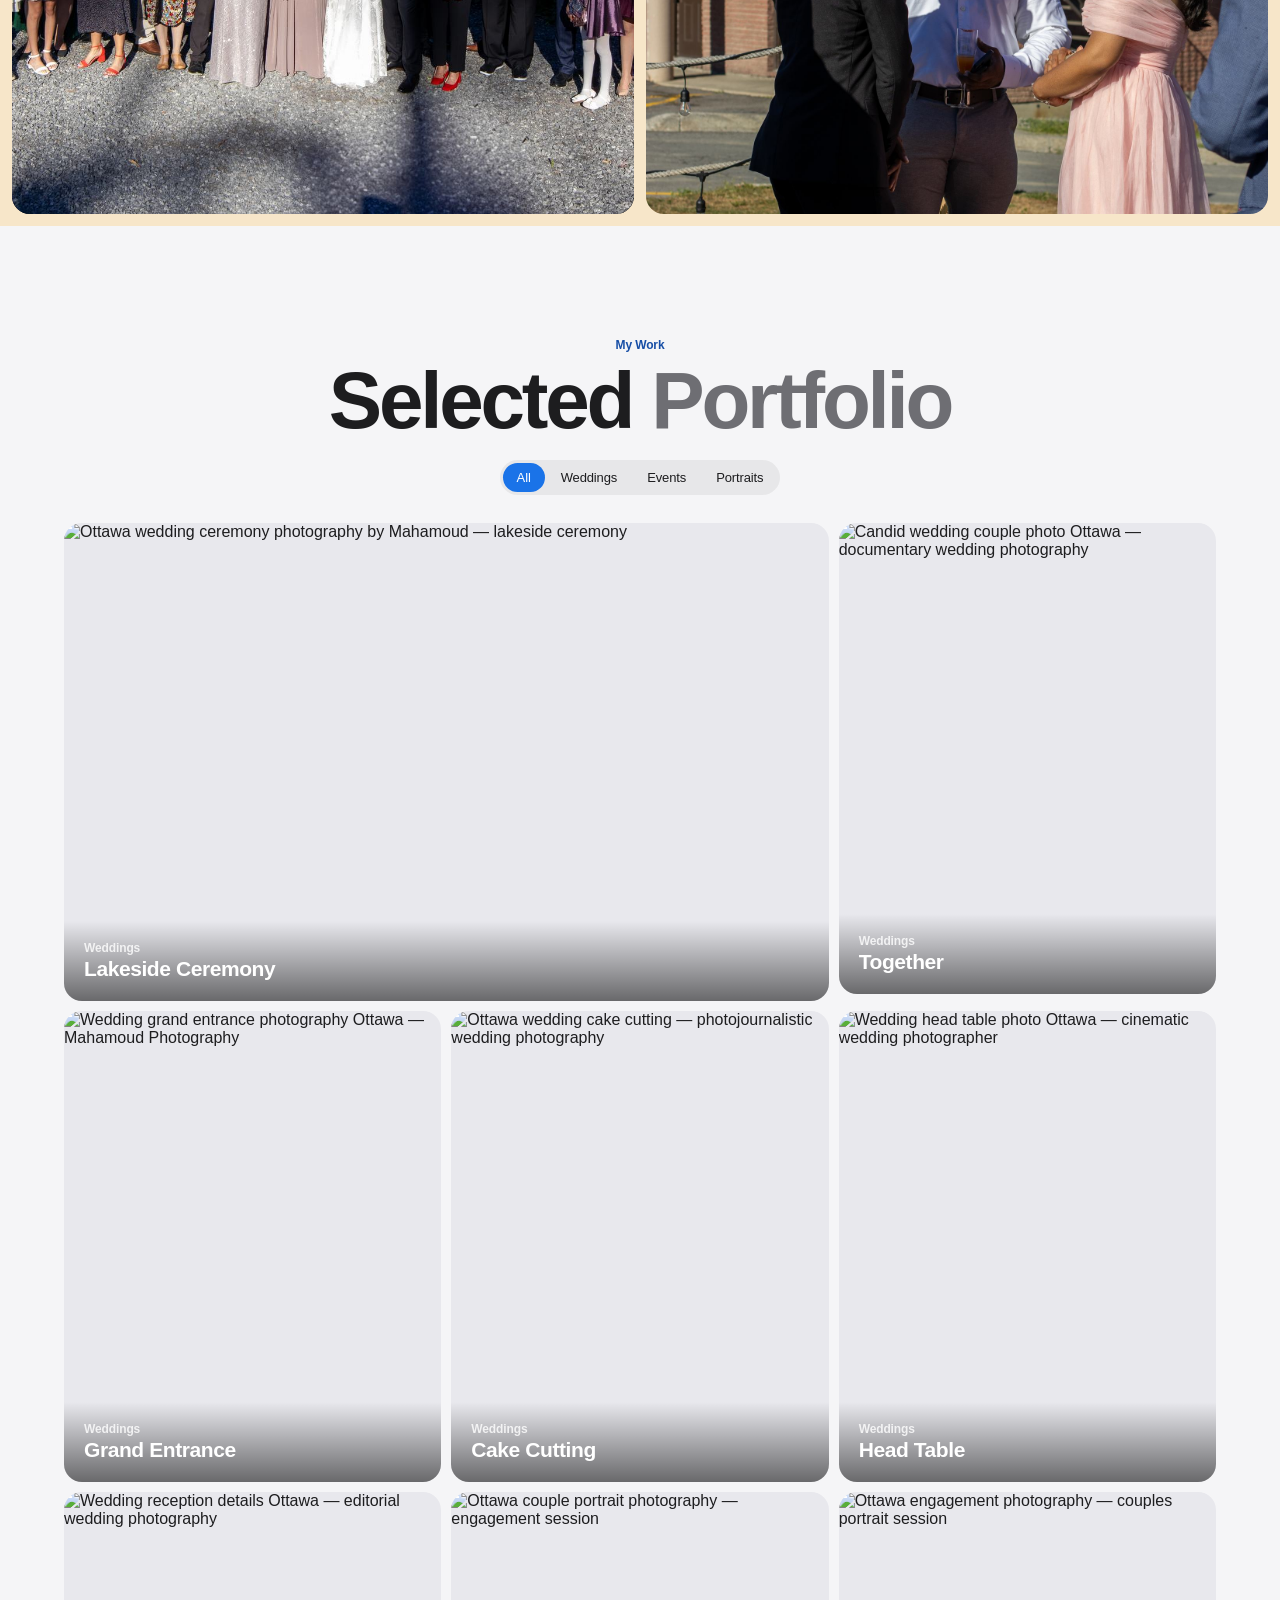
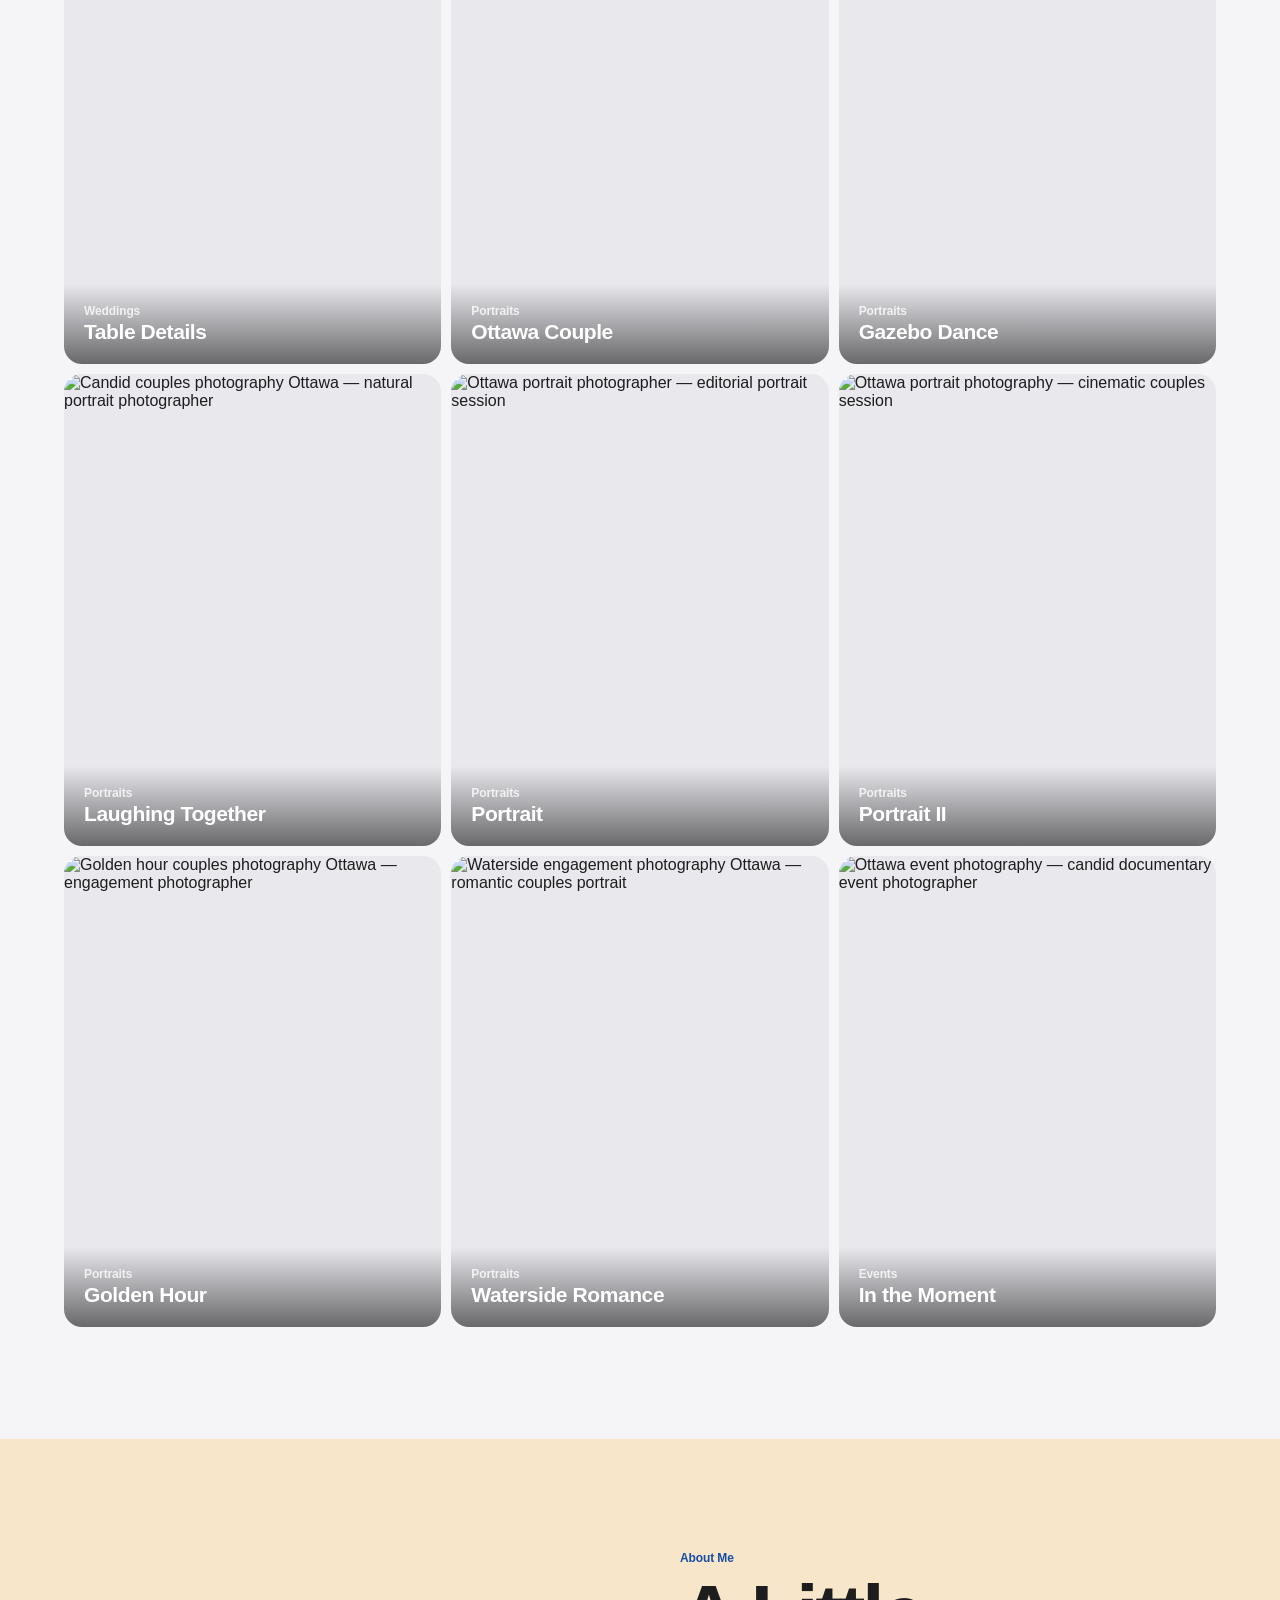
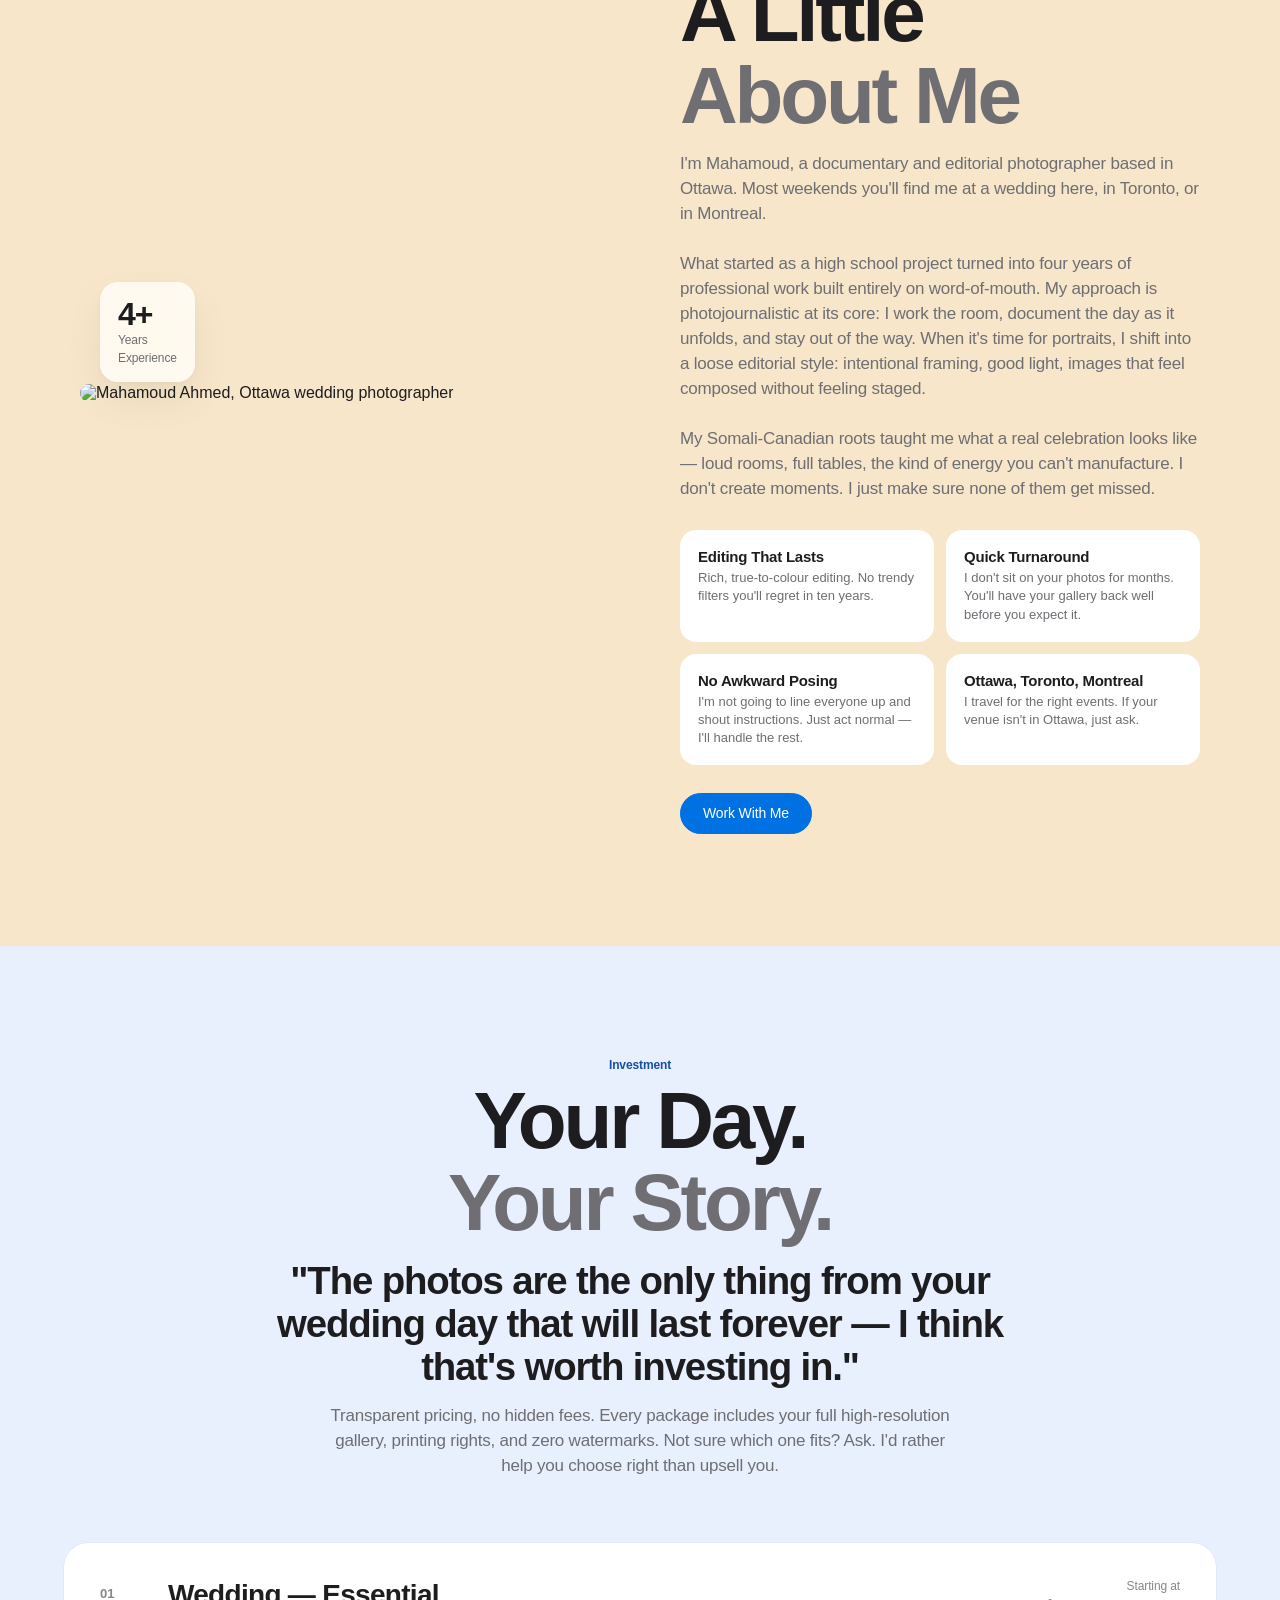
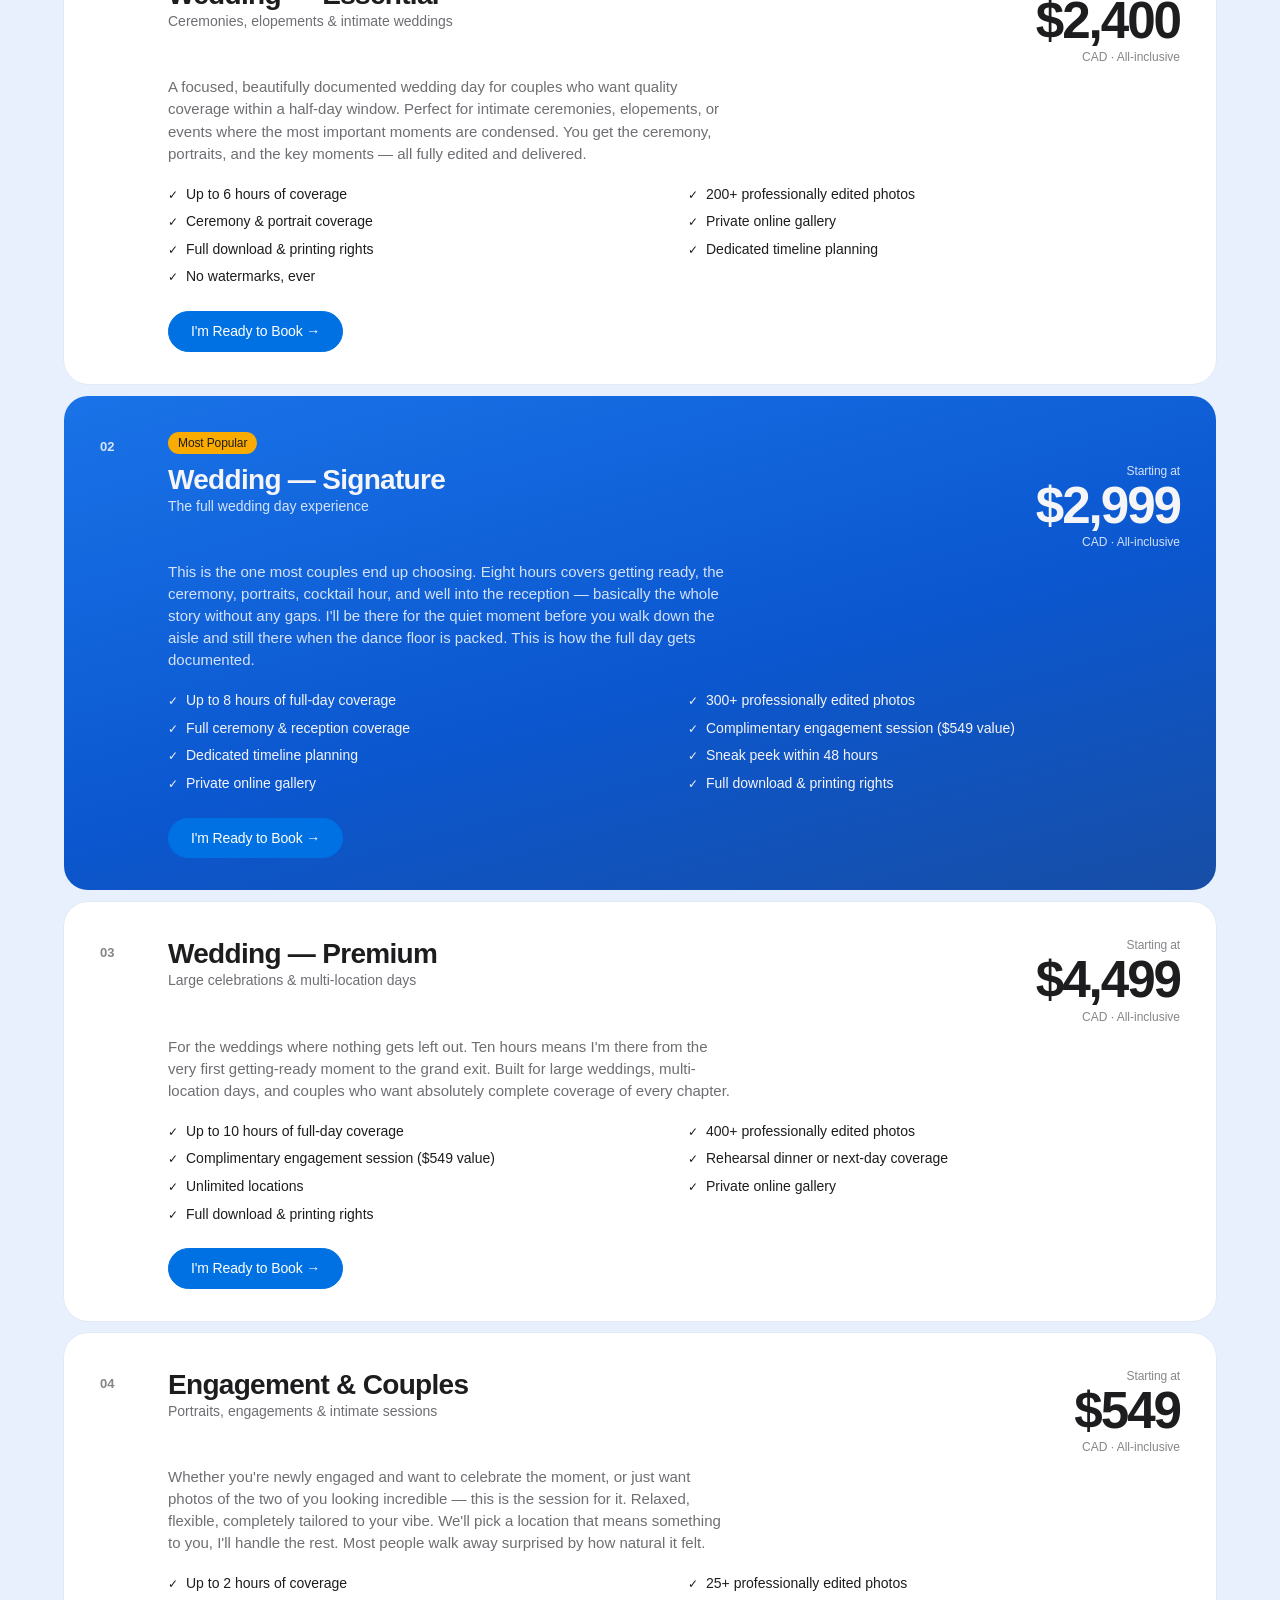
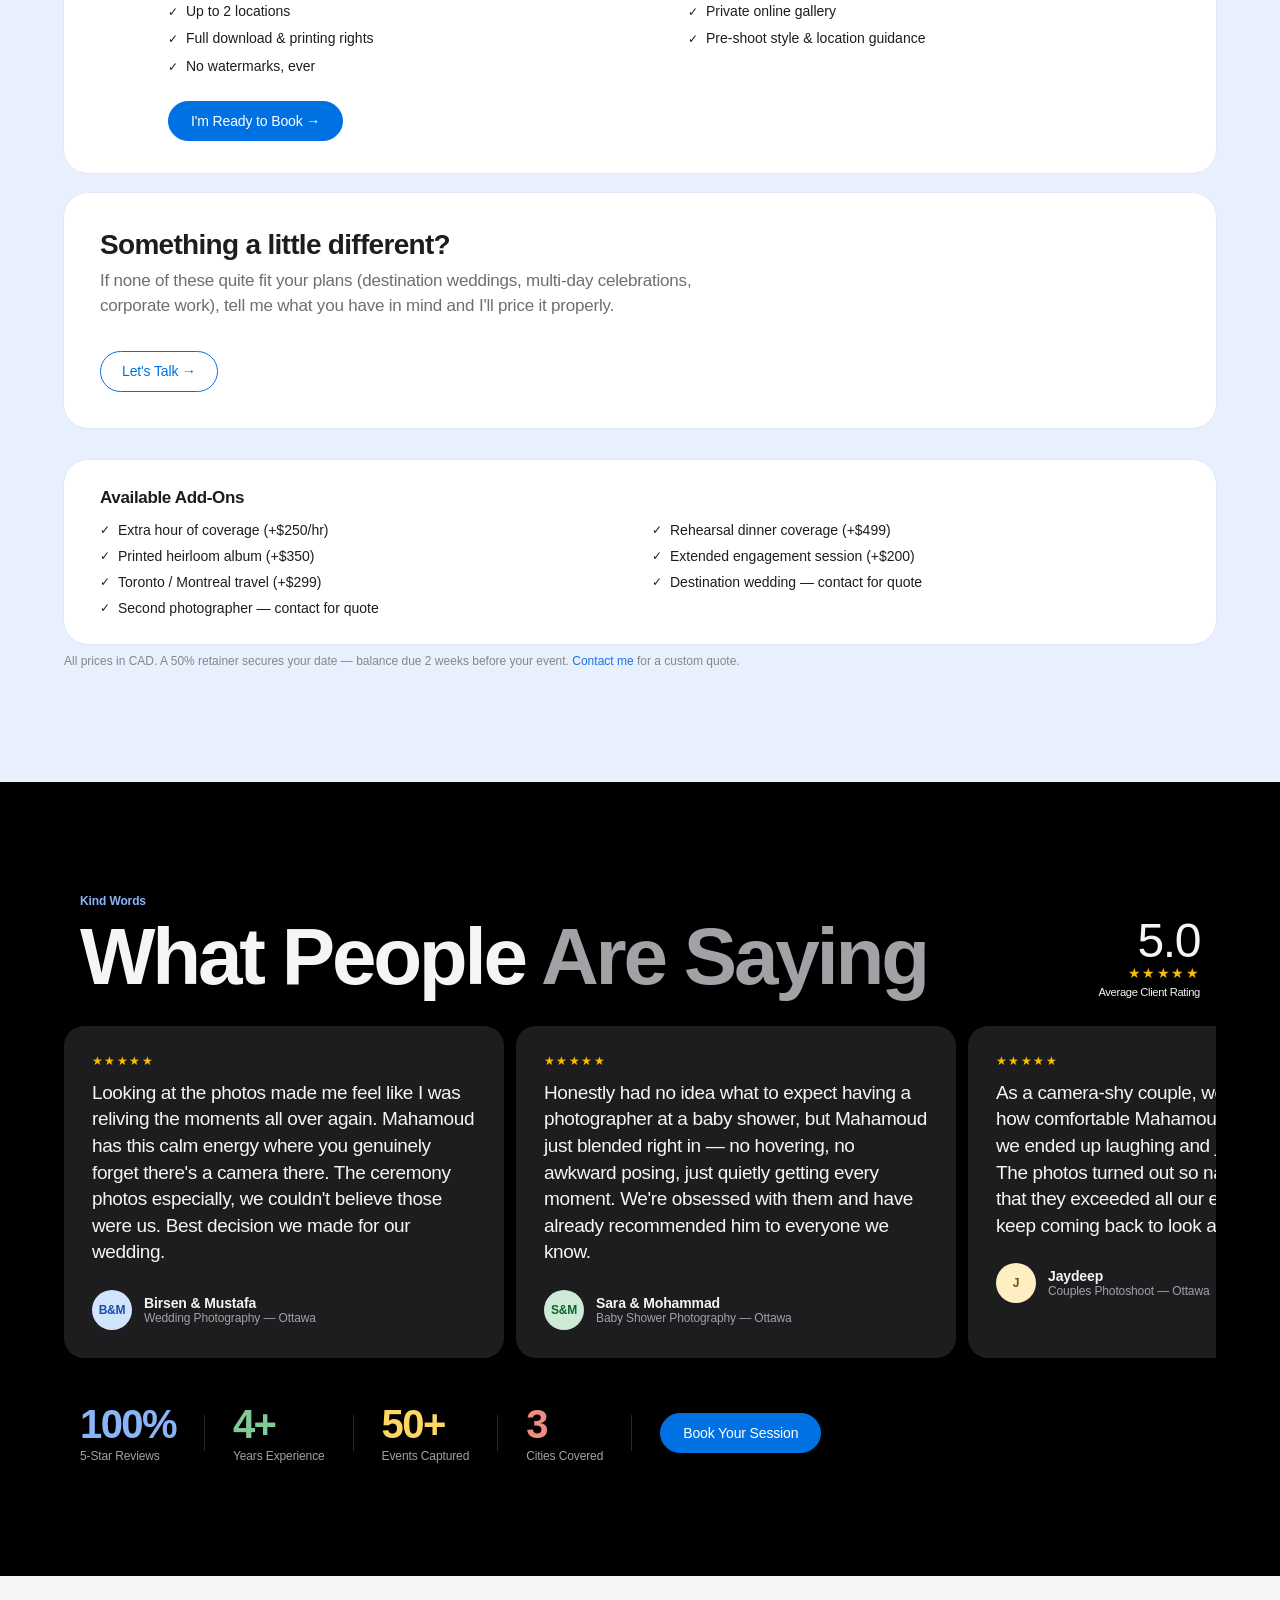
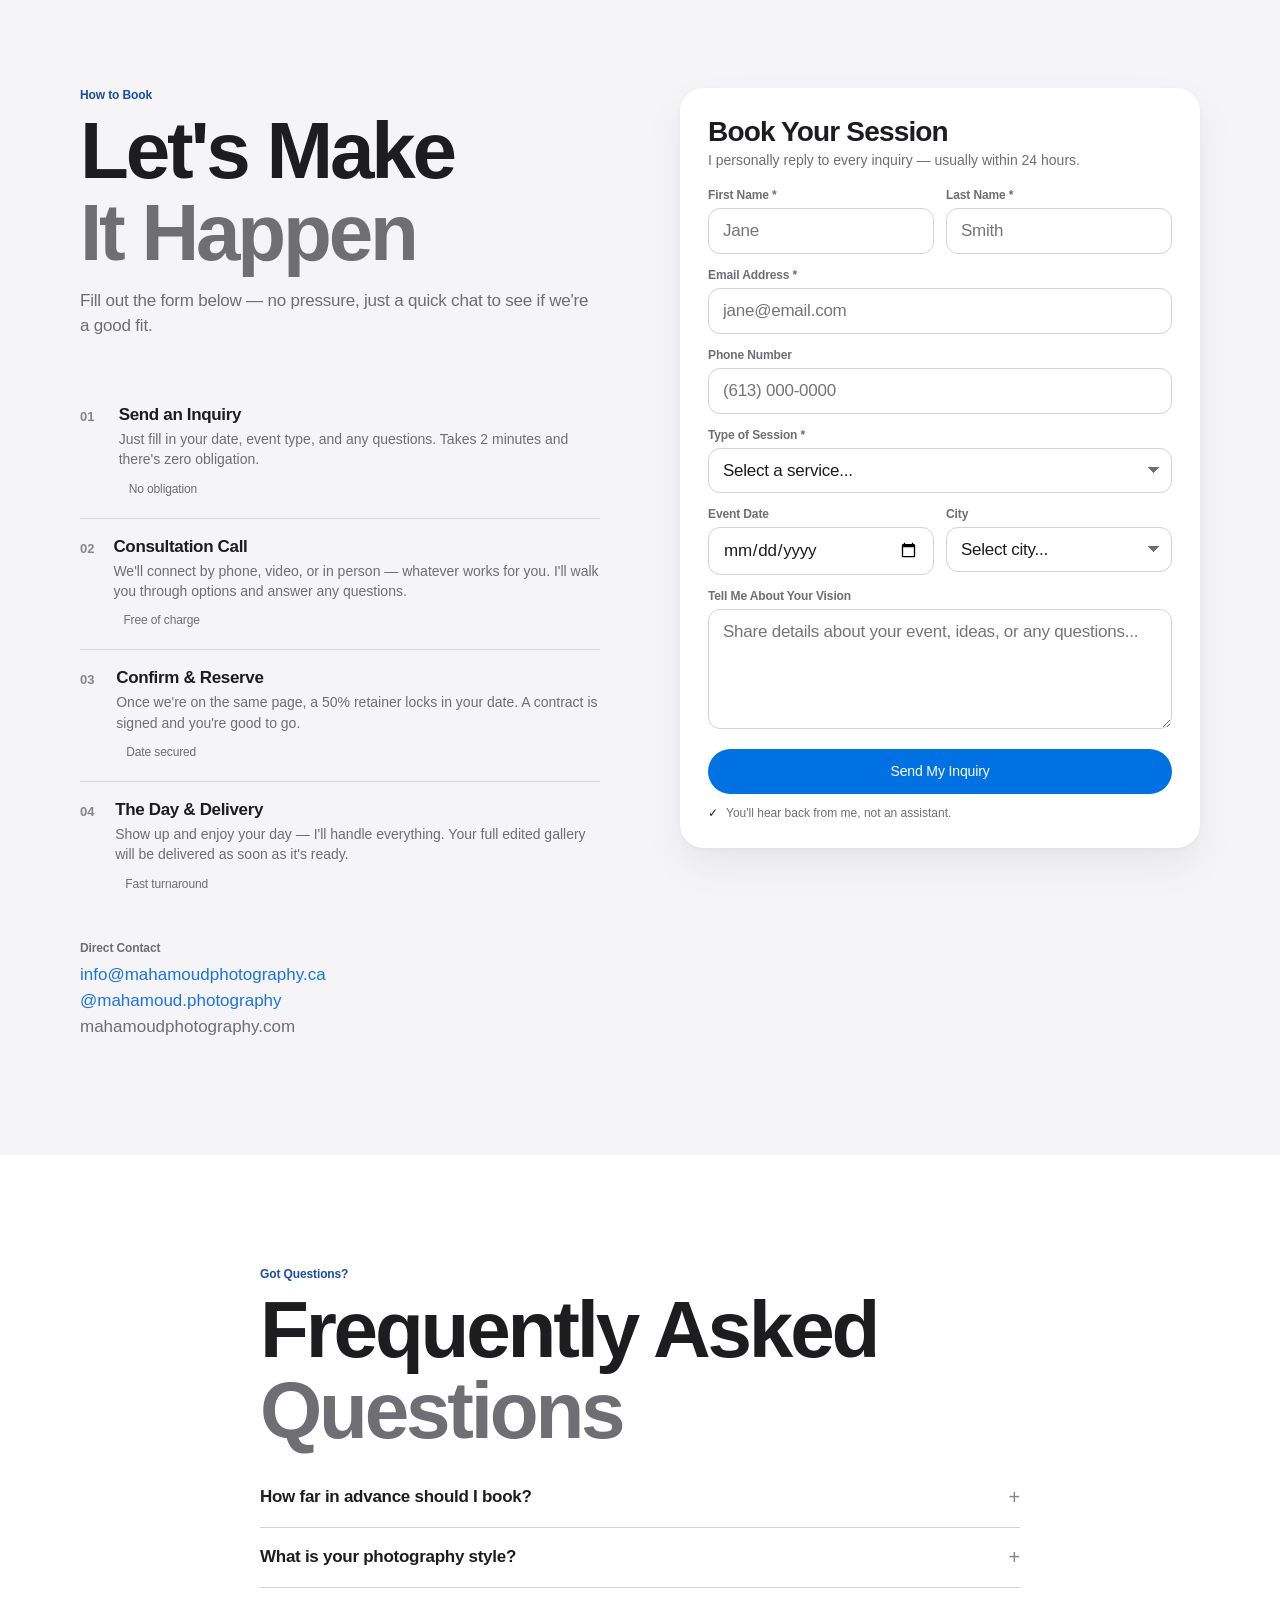
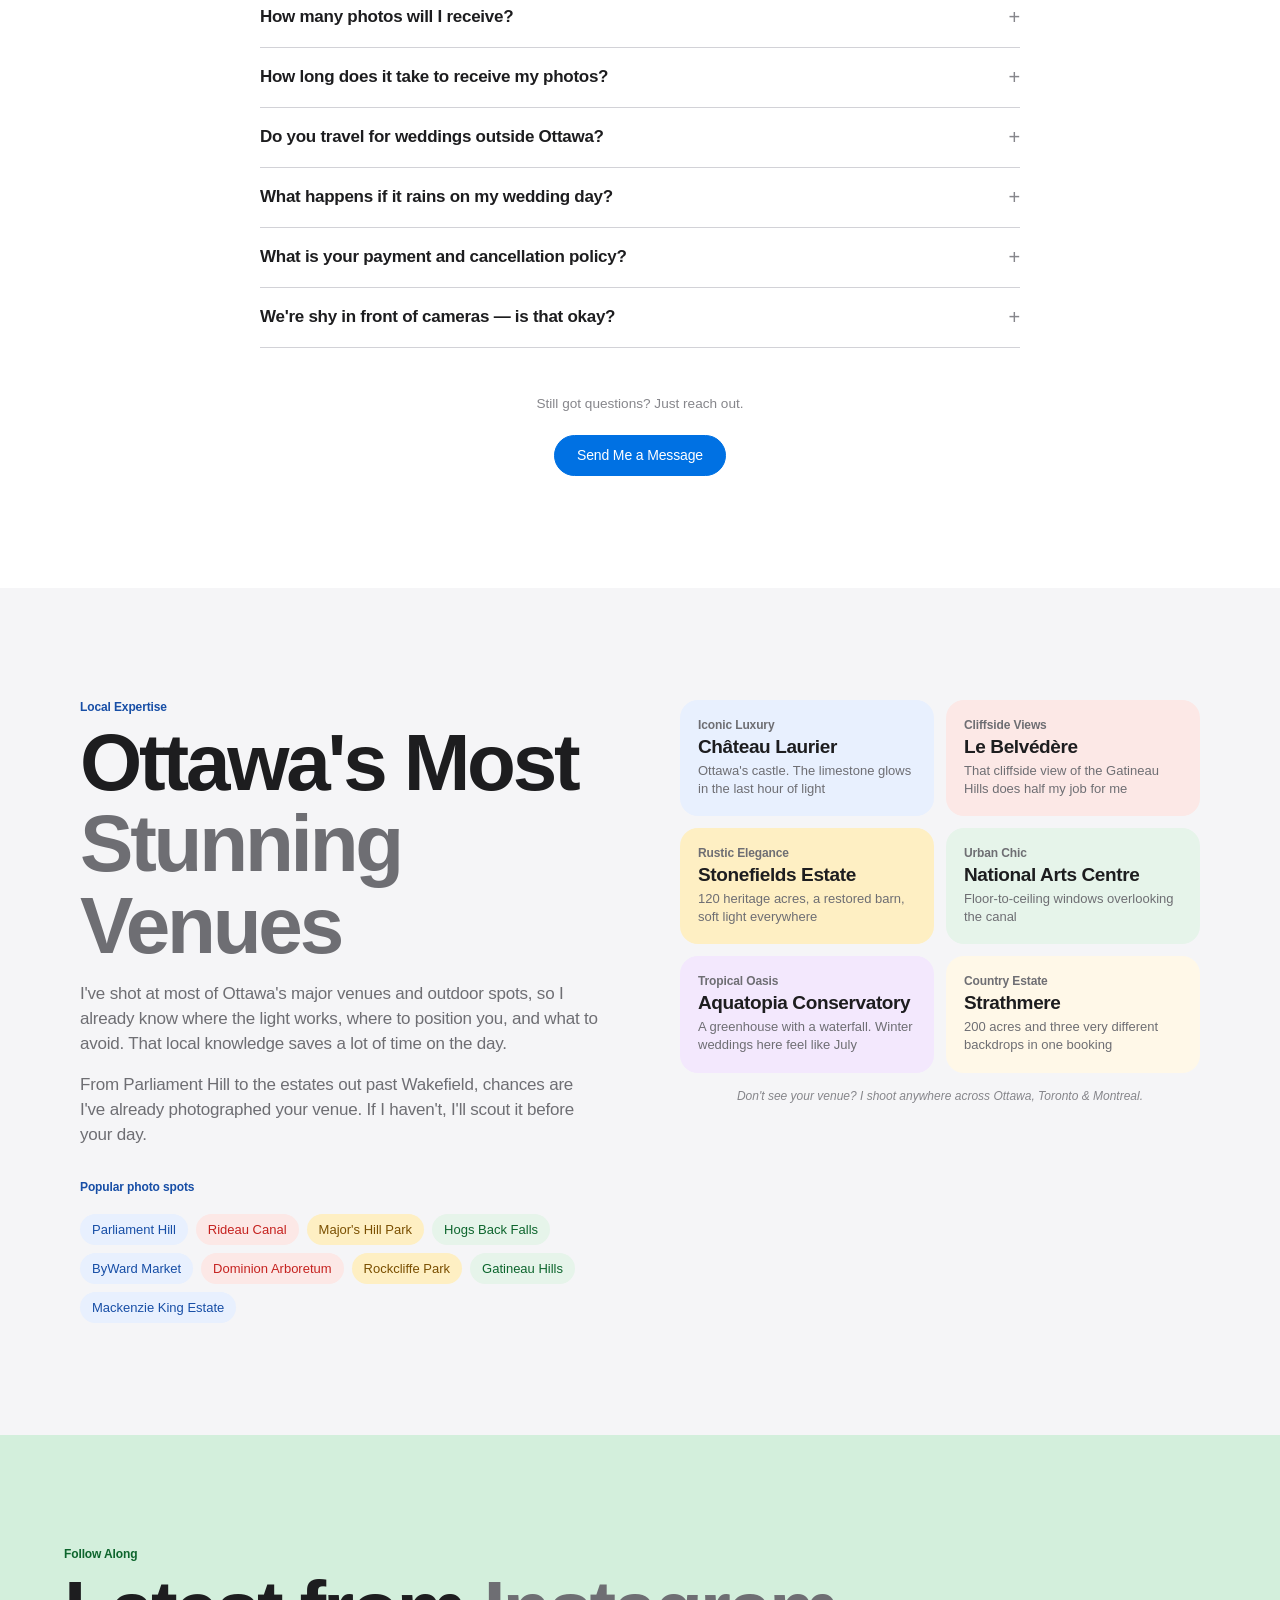
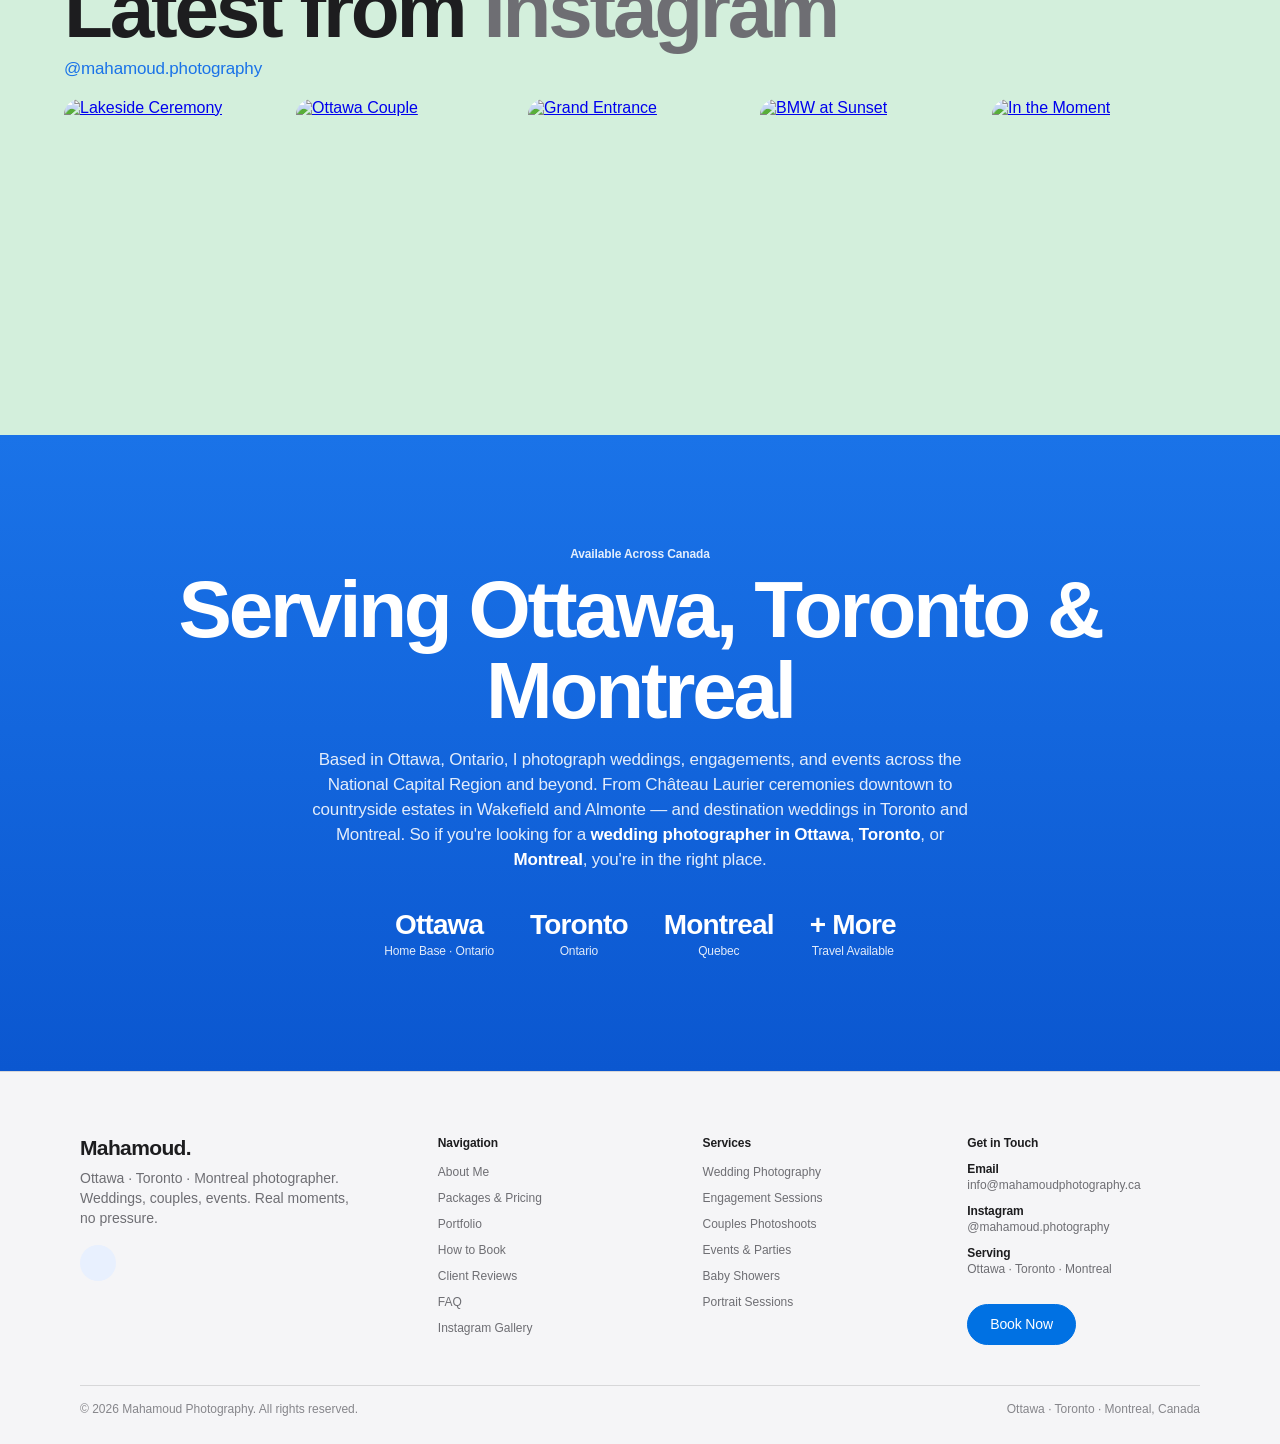
==== commit 49d4bc47: "Leave only the emblem in the top-left navigation. The Mahamoud wordmark sat beside the logo. The hea" ====
--- a/index.html
+++ b/index.html
@@ -133,10 +133,8 @@
 nav{position:fixed;top:var(--banner-h);left:0;right:0;z-index:300;height:var(--nav-h);display:flex;align-items:center;justify-content:space-between;padding:0 22px;background:rgba(0,0,0,.82);-webkit-backdrop-filter:saturate(180%) blur(20px);backdrop-filter:saturate(180%) blur(20px);border-bottom:1px solid rgba(255,255,255,.08);transition:top .25s var(--ease)}
 body:has(#banner[hidden]) nav{top:0}
 nav.solid{background:rgba(0,0,0,.92)}
-.nav-brand{display:flex;align-items:center;gap:10px;text-decoration:none;min-width:0}
+.nav-brand{display:flex;align-items:center;text-decoration:none;min-width:0}
 .nav-brand svg{display:block;width:40px;height:40px;flex:none;background:#f6efe4;border-radius:50%;box-shadow:0 0 0 1px rgba(201,169,110,.7)}
-.nav-brand-name{font-family:var(--display);font-size:17px;font-weight:600;letter-spacing:-.022em;color:#f5f5f7}
-.nav-brand-name span{color:inherit;font-size:inherit;line-height:inherit}
 .nav-links{display:flex;gap:28px;list-style:none;align-items:center}
 .nav-links a{font-size:12px;letter-spacing:-.01em;color:rgba(255,255,255,.86);text-decoration:none}
 .nav-links a:hover{color:#fff}
@@ -512,7 +510,7 @@
 
 <!-- NAV -->
 <nav id="navbar">
-  <a href="#hero" class="nav-brand">
+  <a href="#hero" class="nav-brand" aria-label="Mahamoud">
     <svg width="42" height="42" viewBox="0 0 160 160" xmlns="http://www.w3.org/2000/svg" aria-hidden="true">
       <circle cx="80" cy="80" r="72" fill="none" stroke="#c9a96e" stroke-width="2" opacity="0.95"/>
       <circle cx="80" cy="80" r="60" fill="none" stroke="#c9a96e" stroke-width="2.5" opacity="0.95"/>
@@ -530,7 +528,6 @@
         <polygon points="14,-12 11,-12 0,4 3,4" fill="#c9a96e"/>
       </g>
     </svg>
-    <span class="nav-brand-name">Mahamoud<span>.</span></span>
   </a>
   <ul class="nav-links">
     <li><a href="#portfolio">Portfolio</a></li>
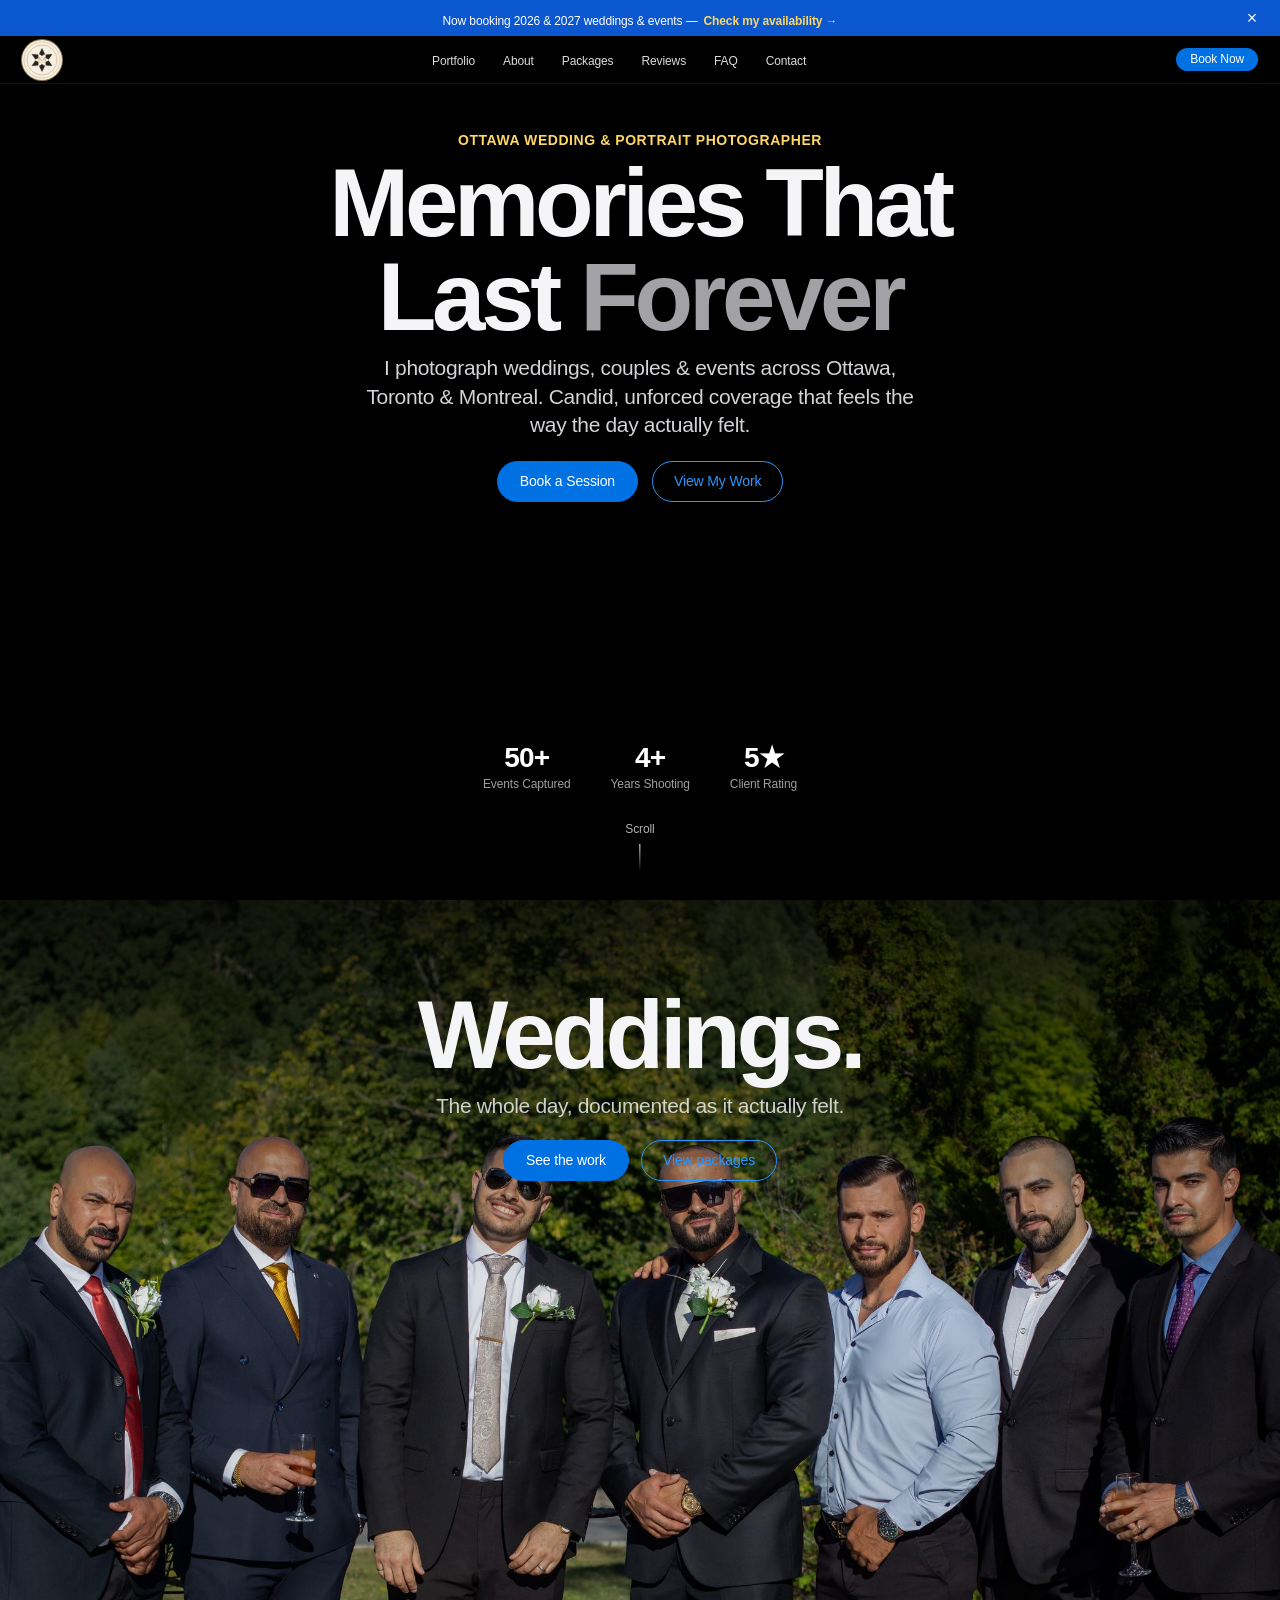
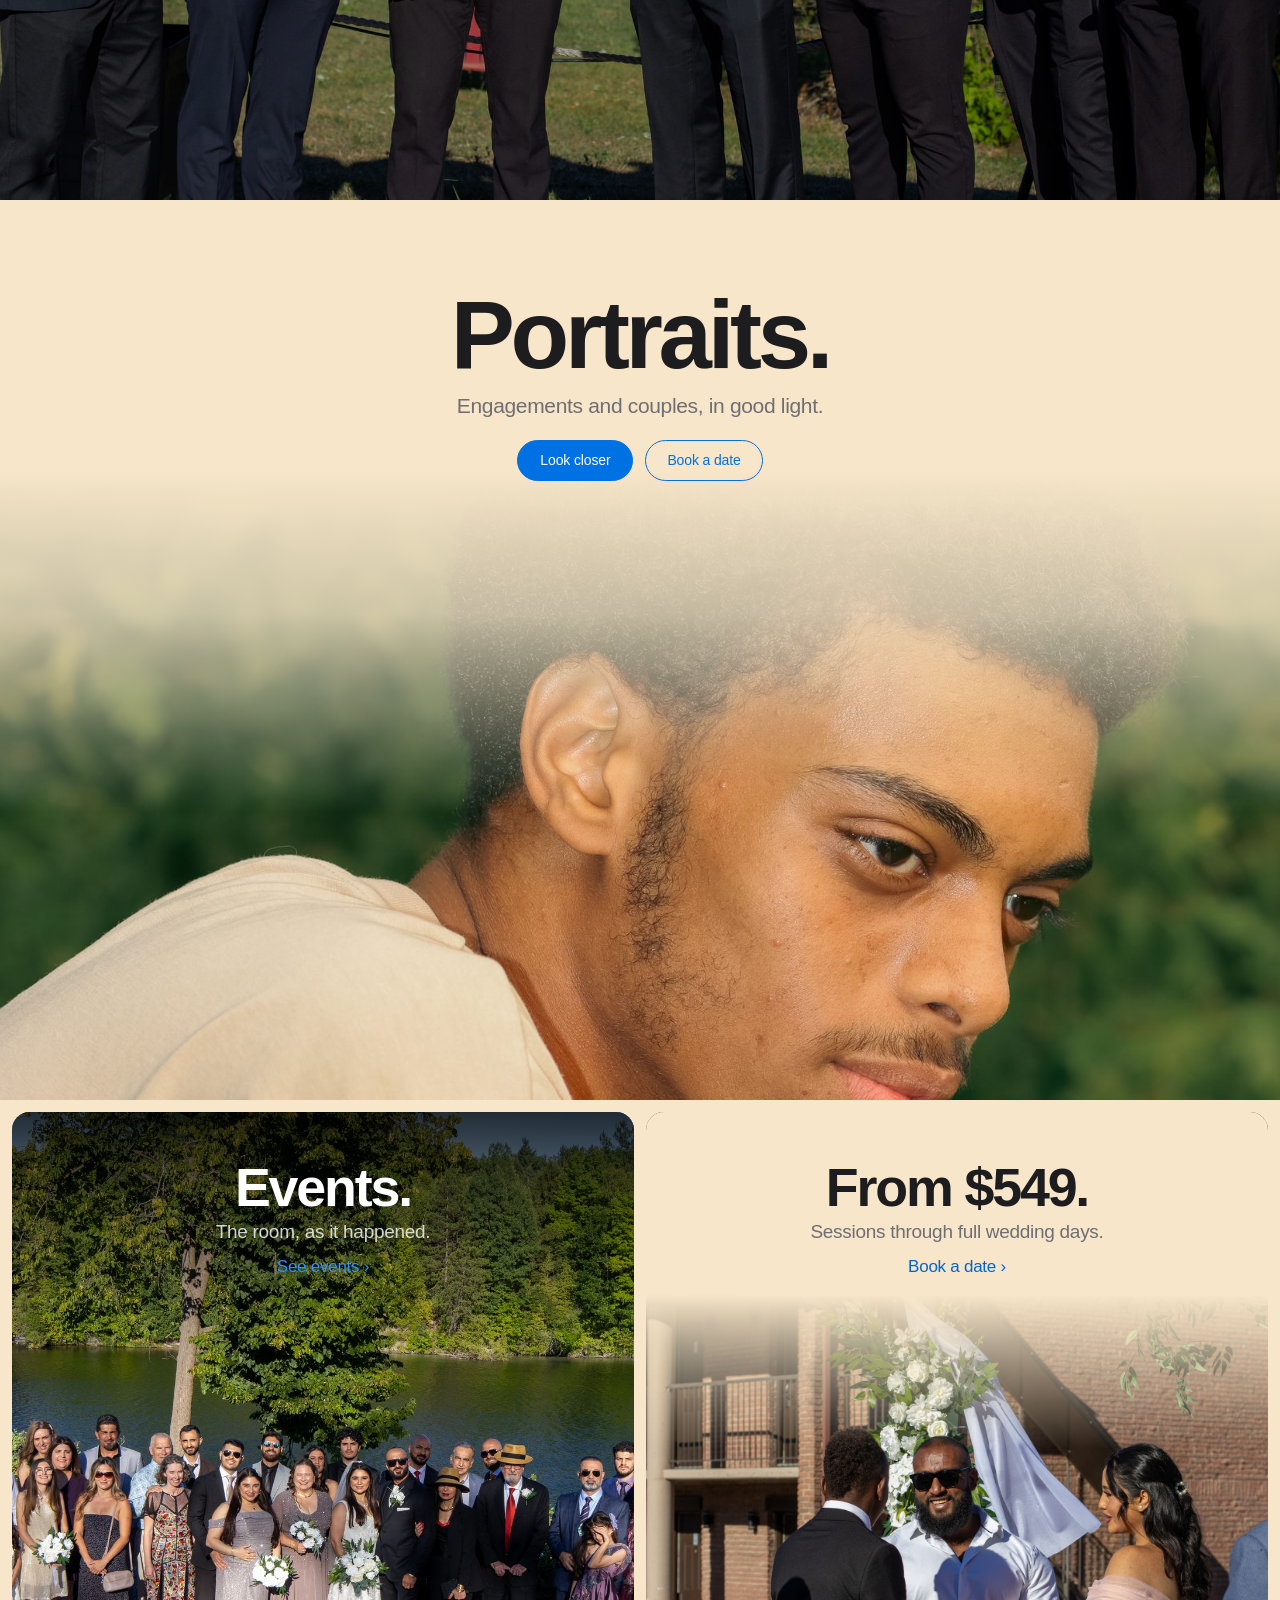
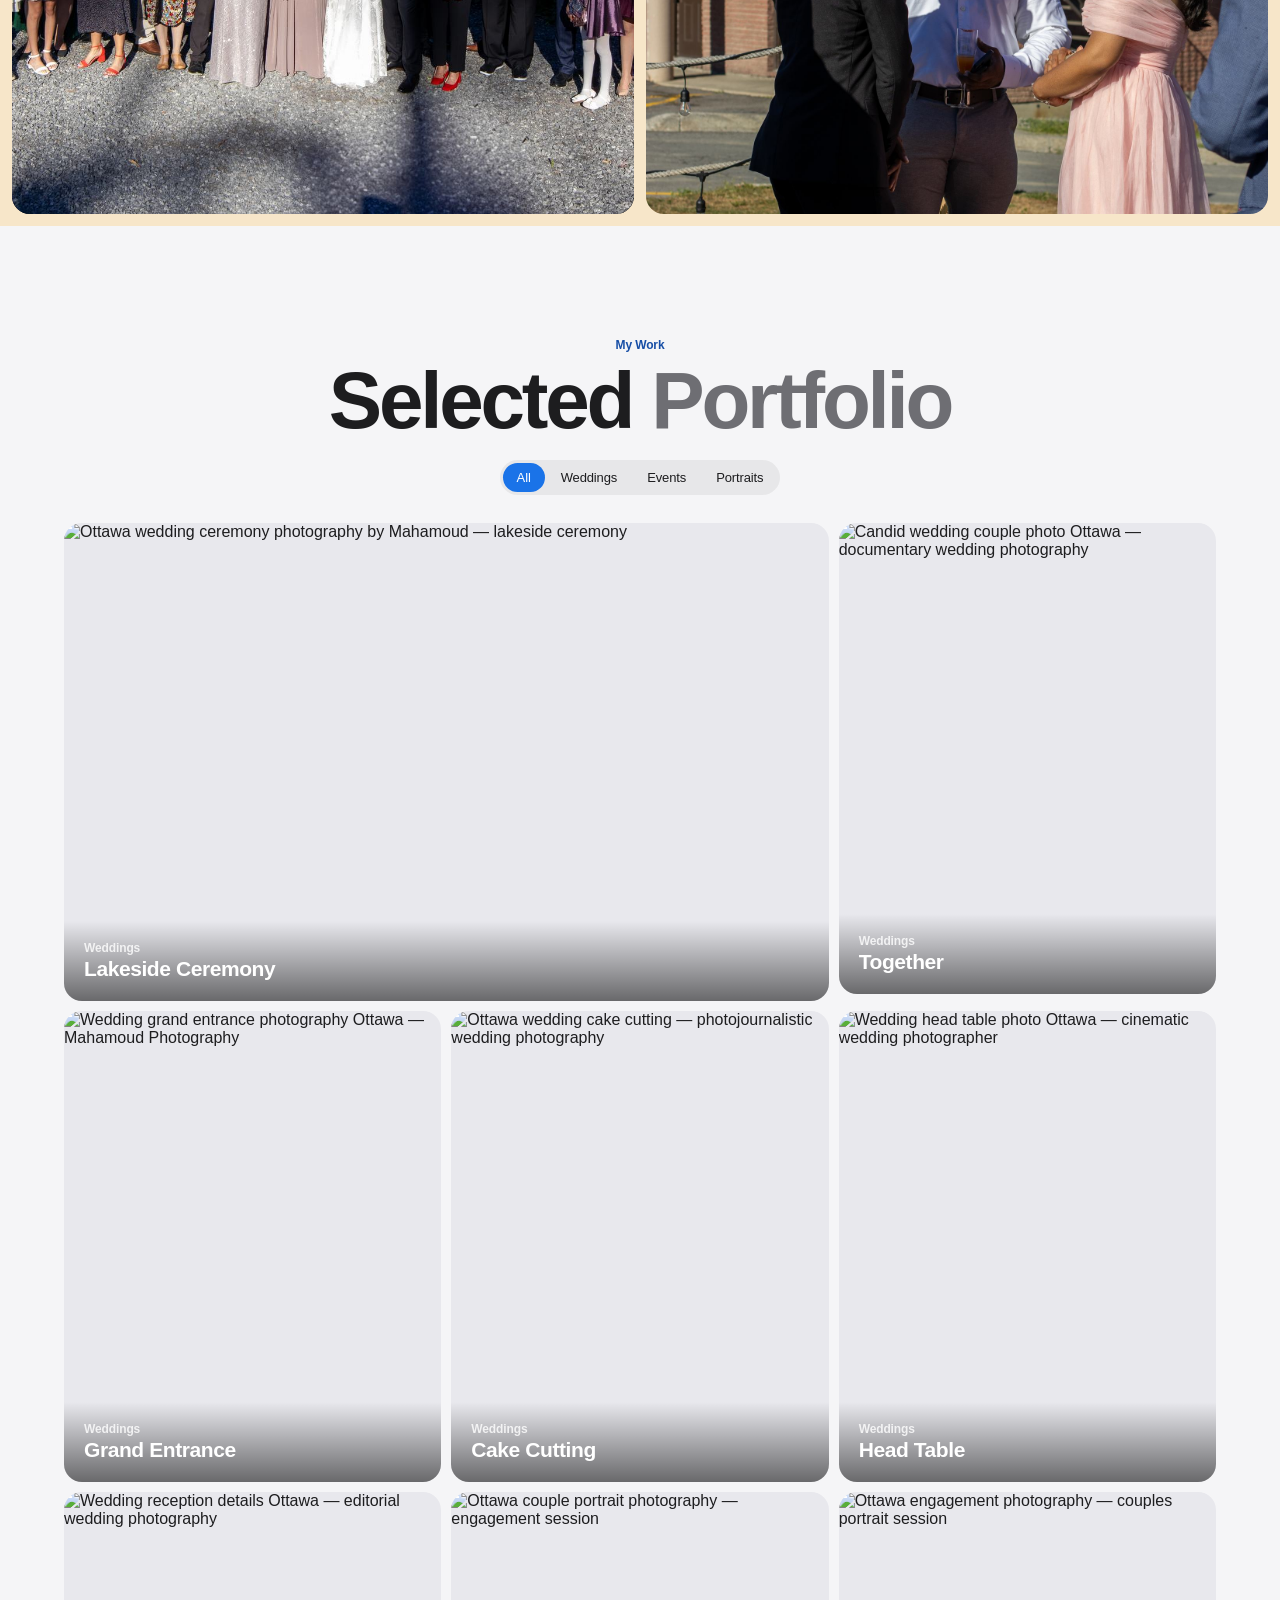
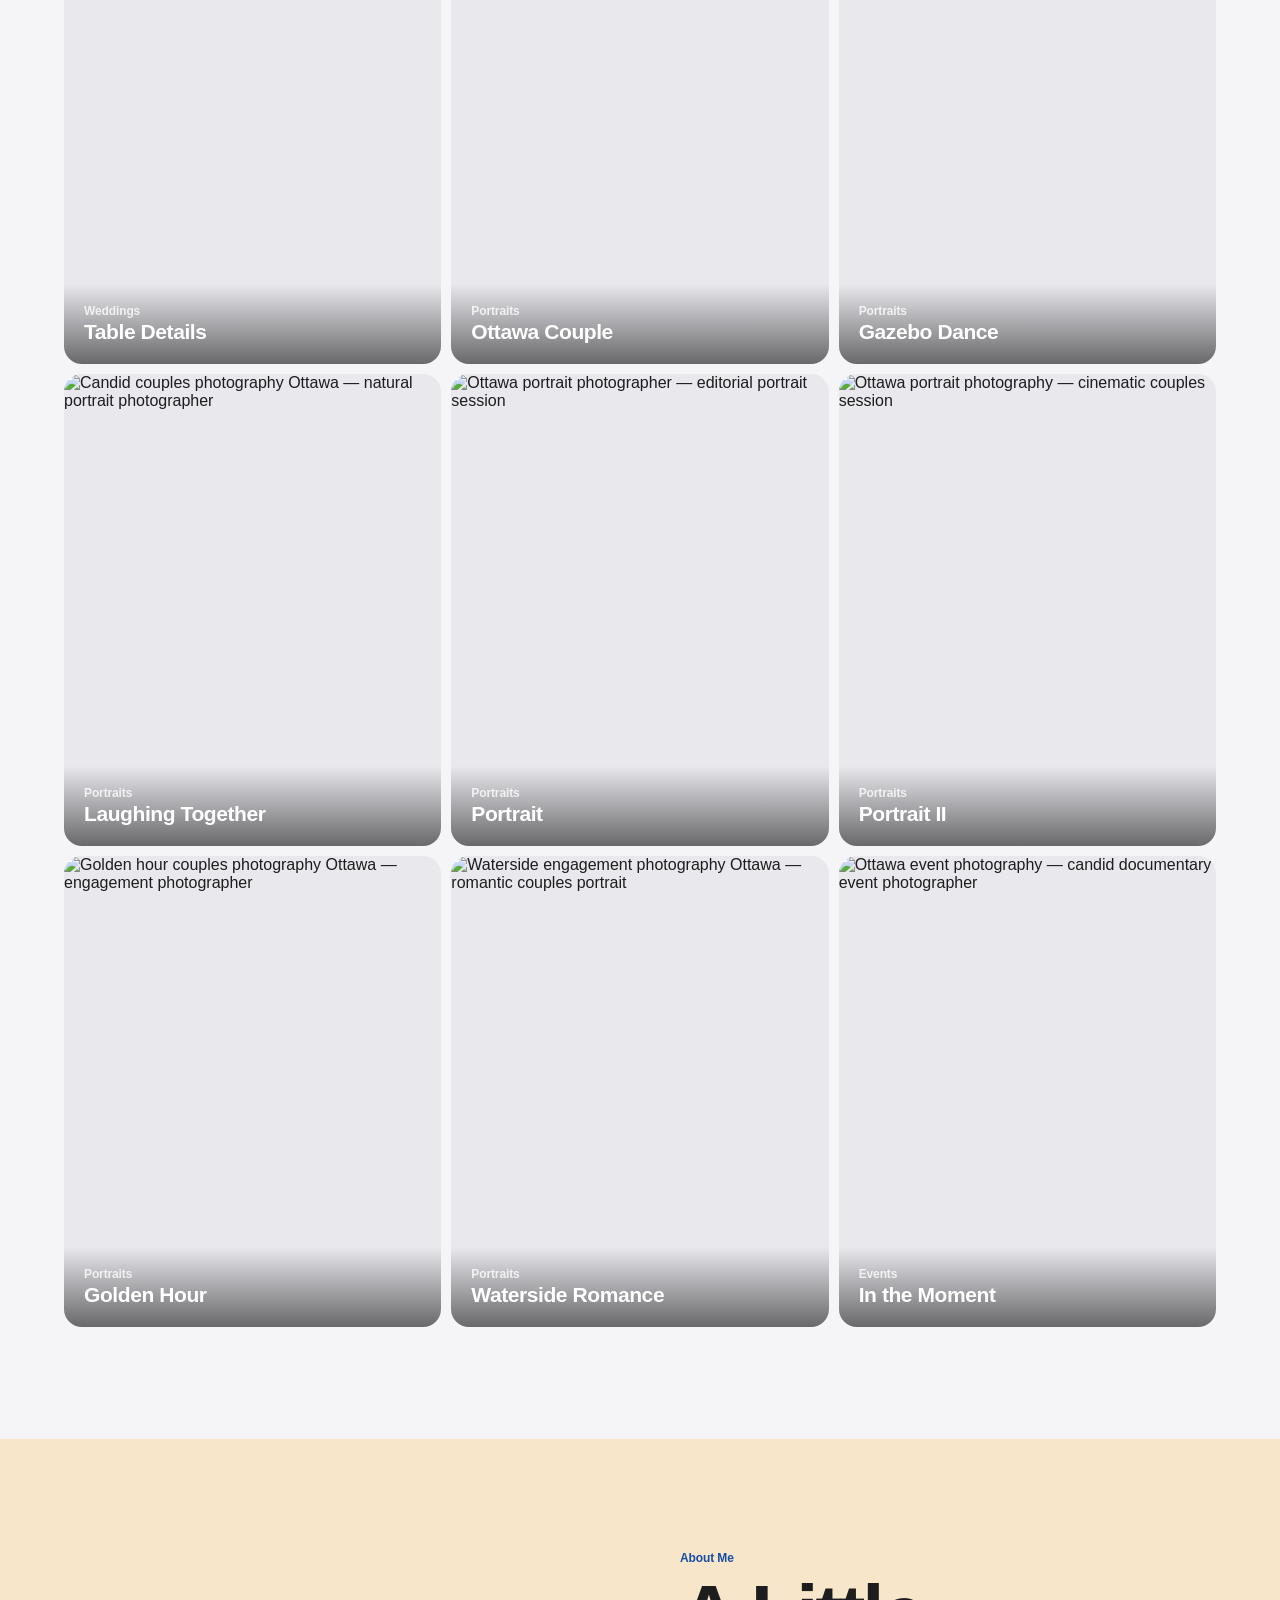
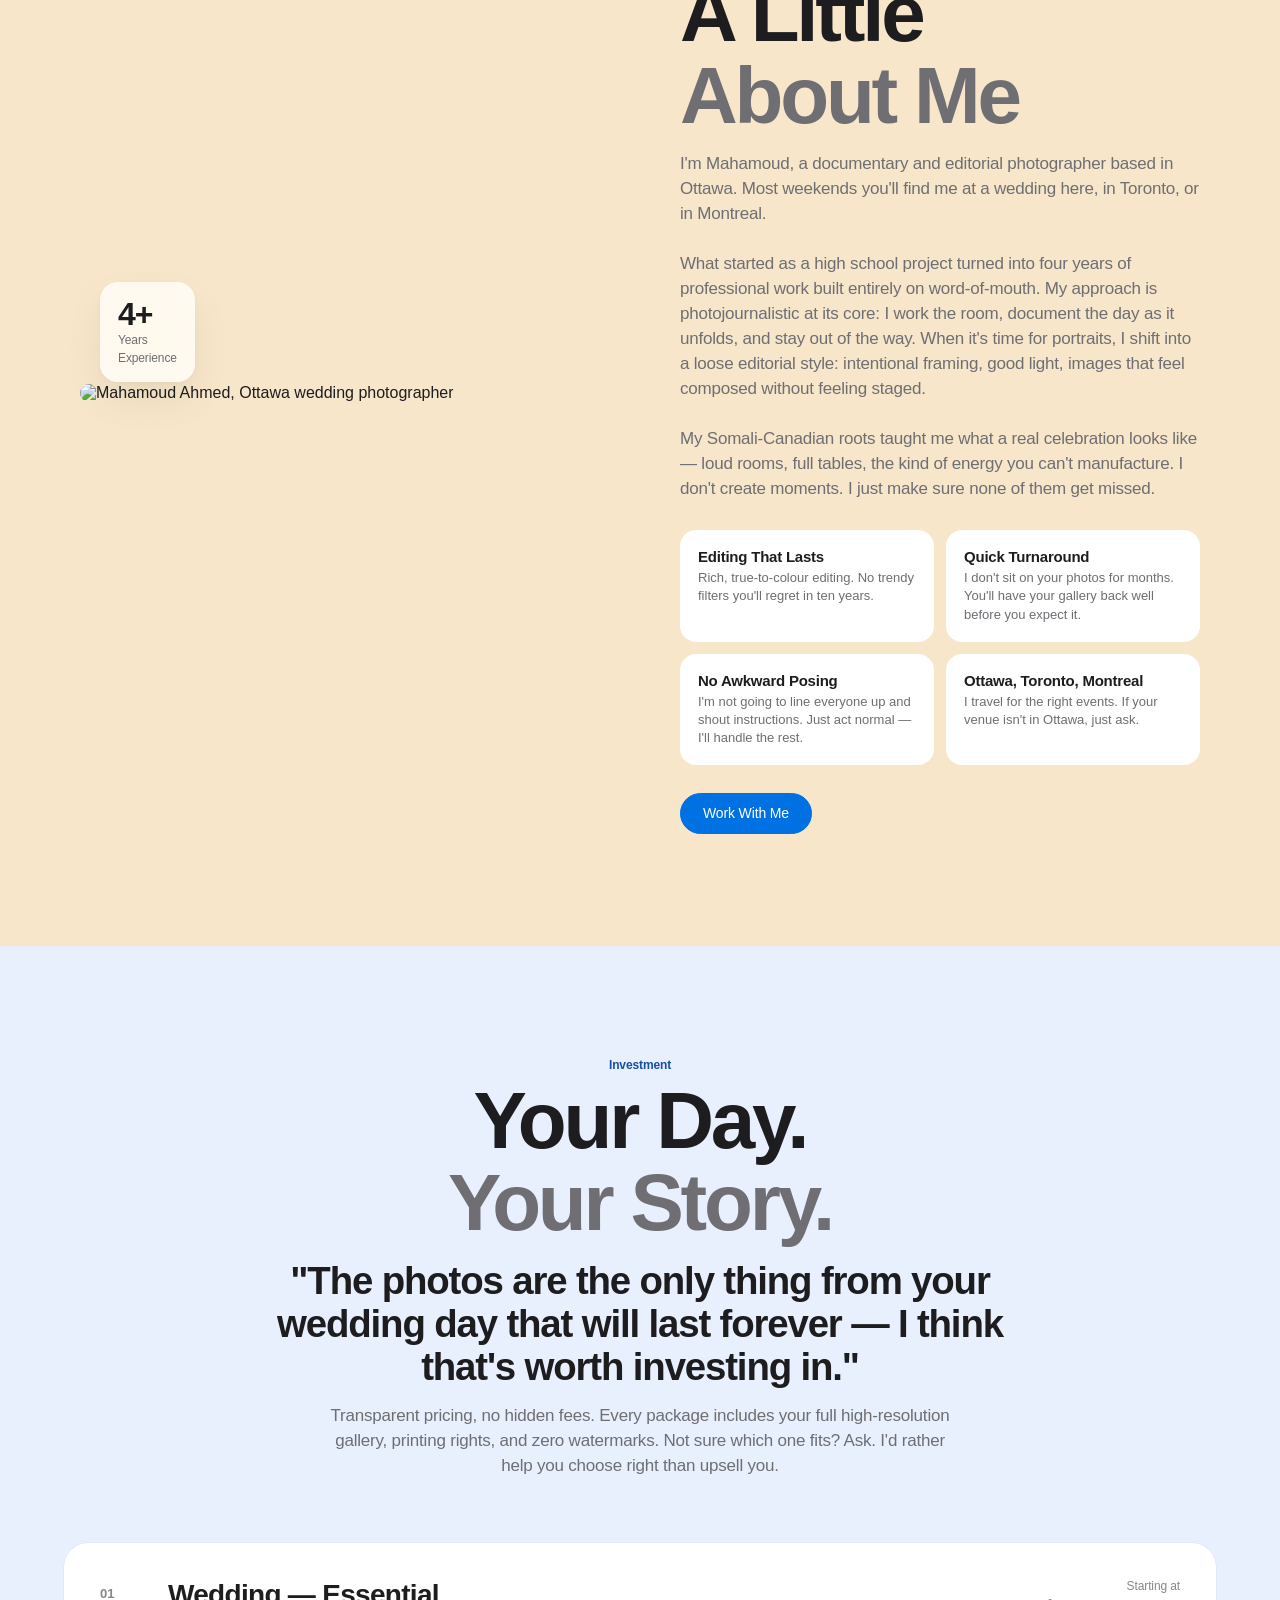
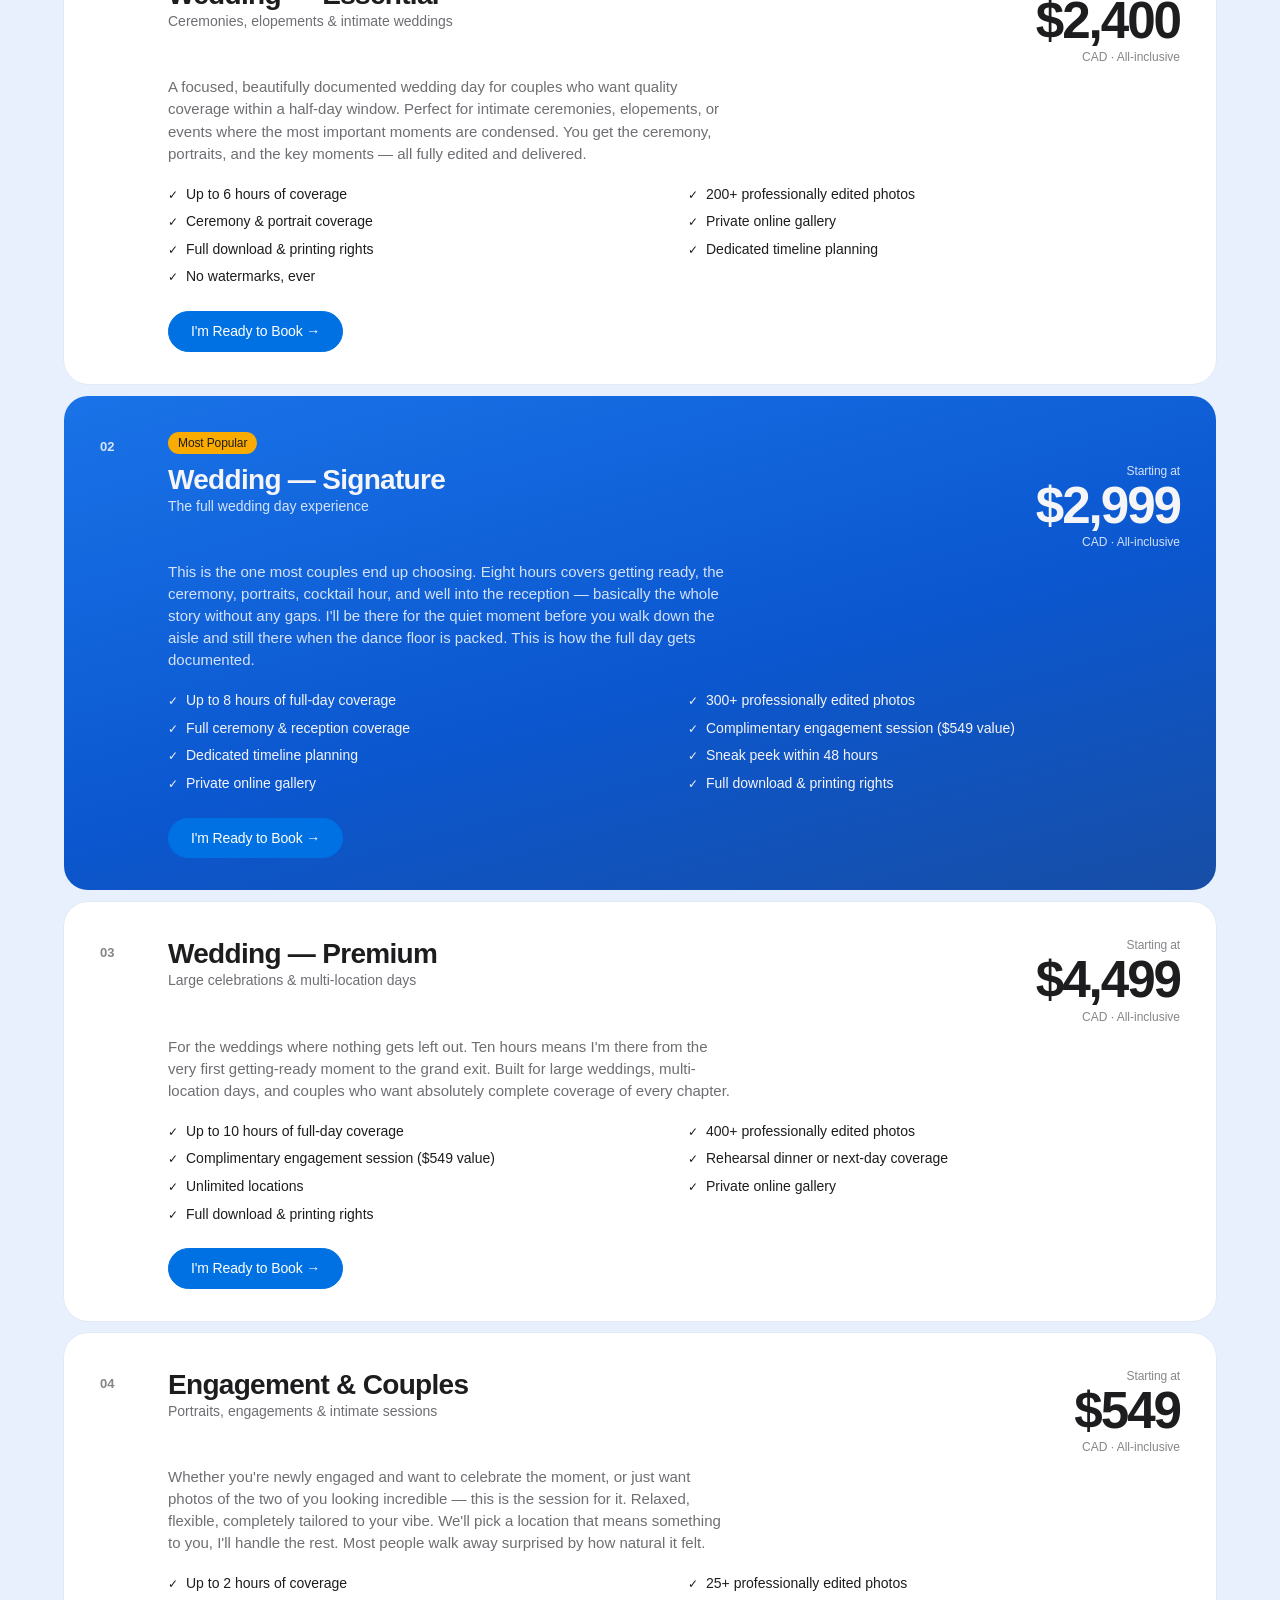
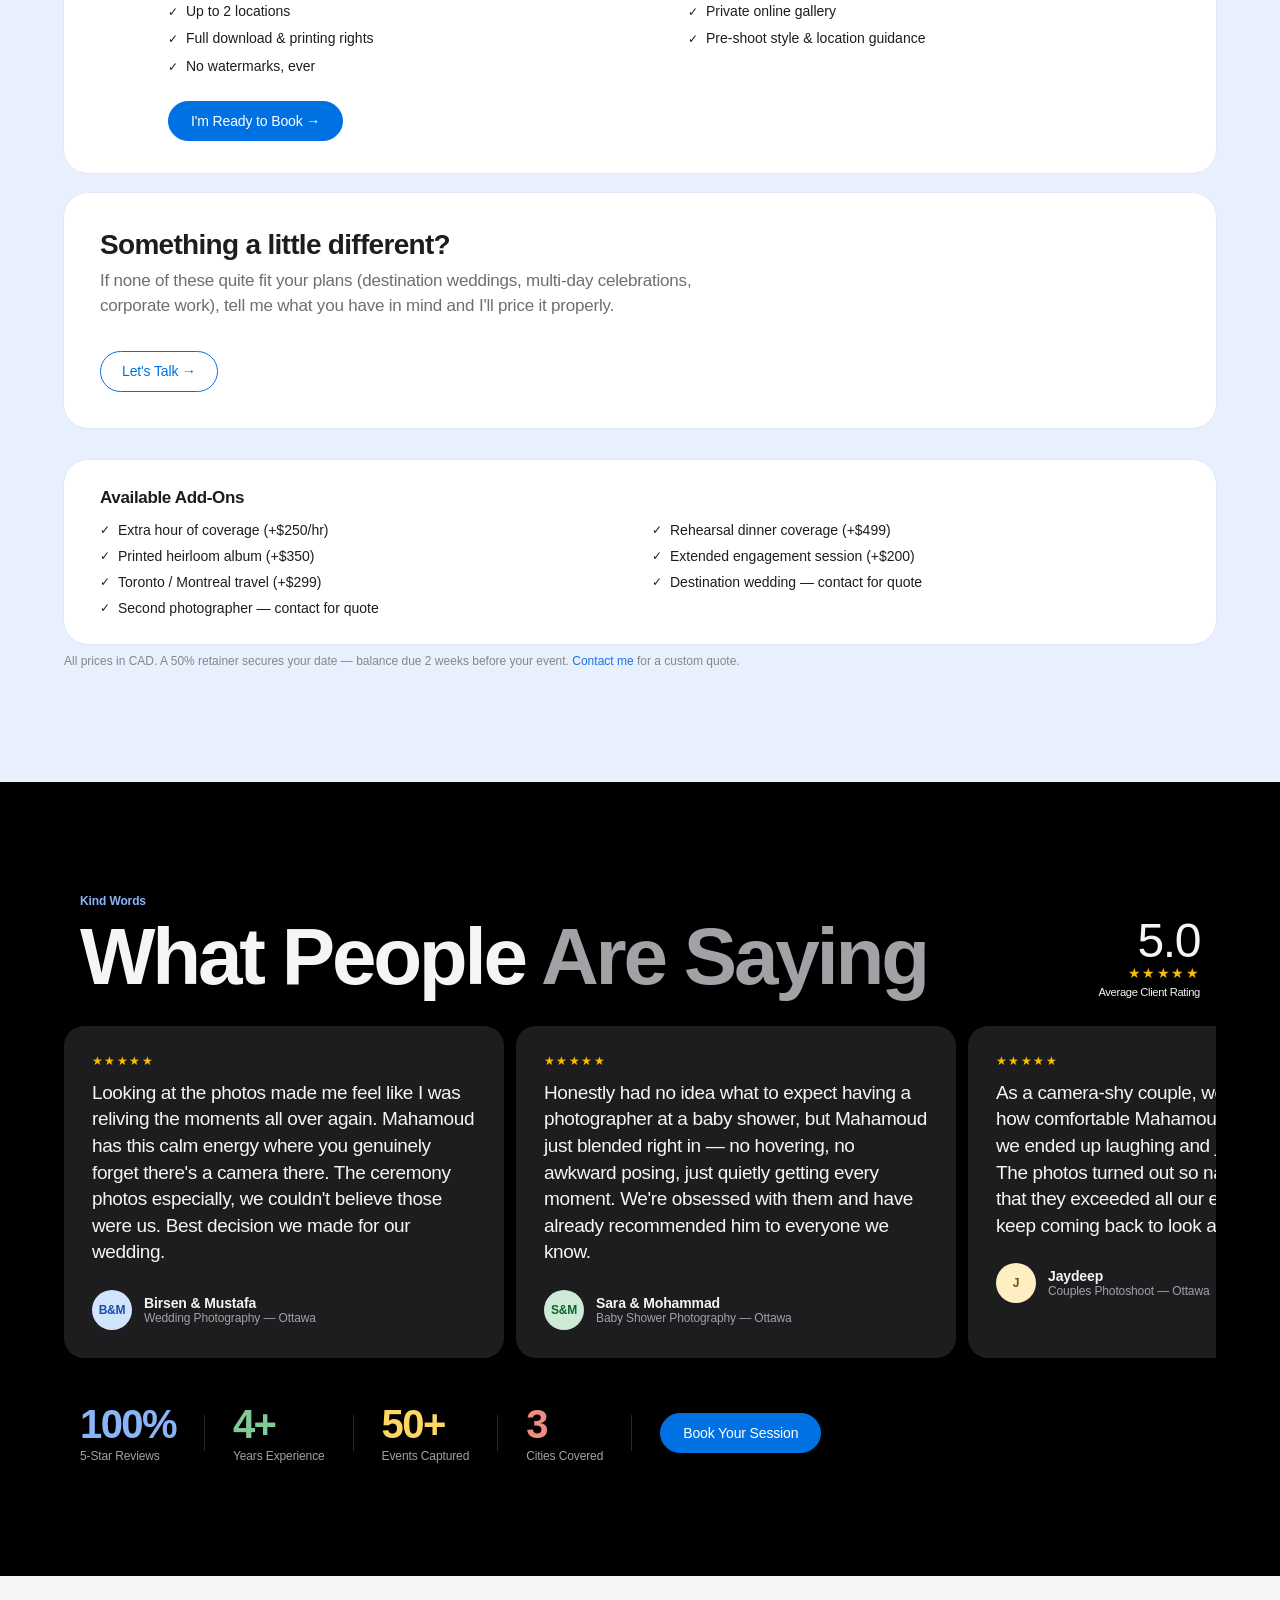
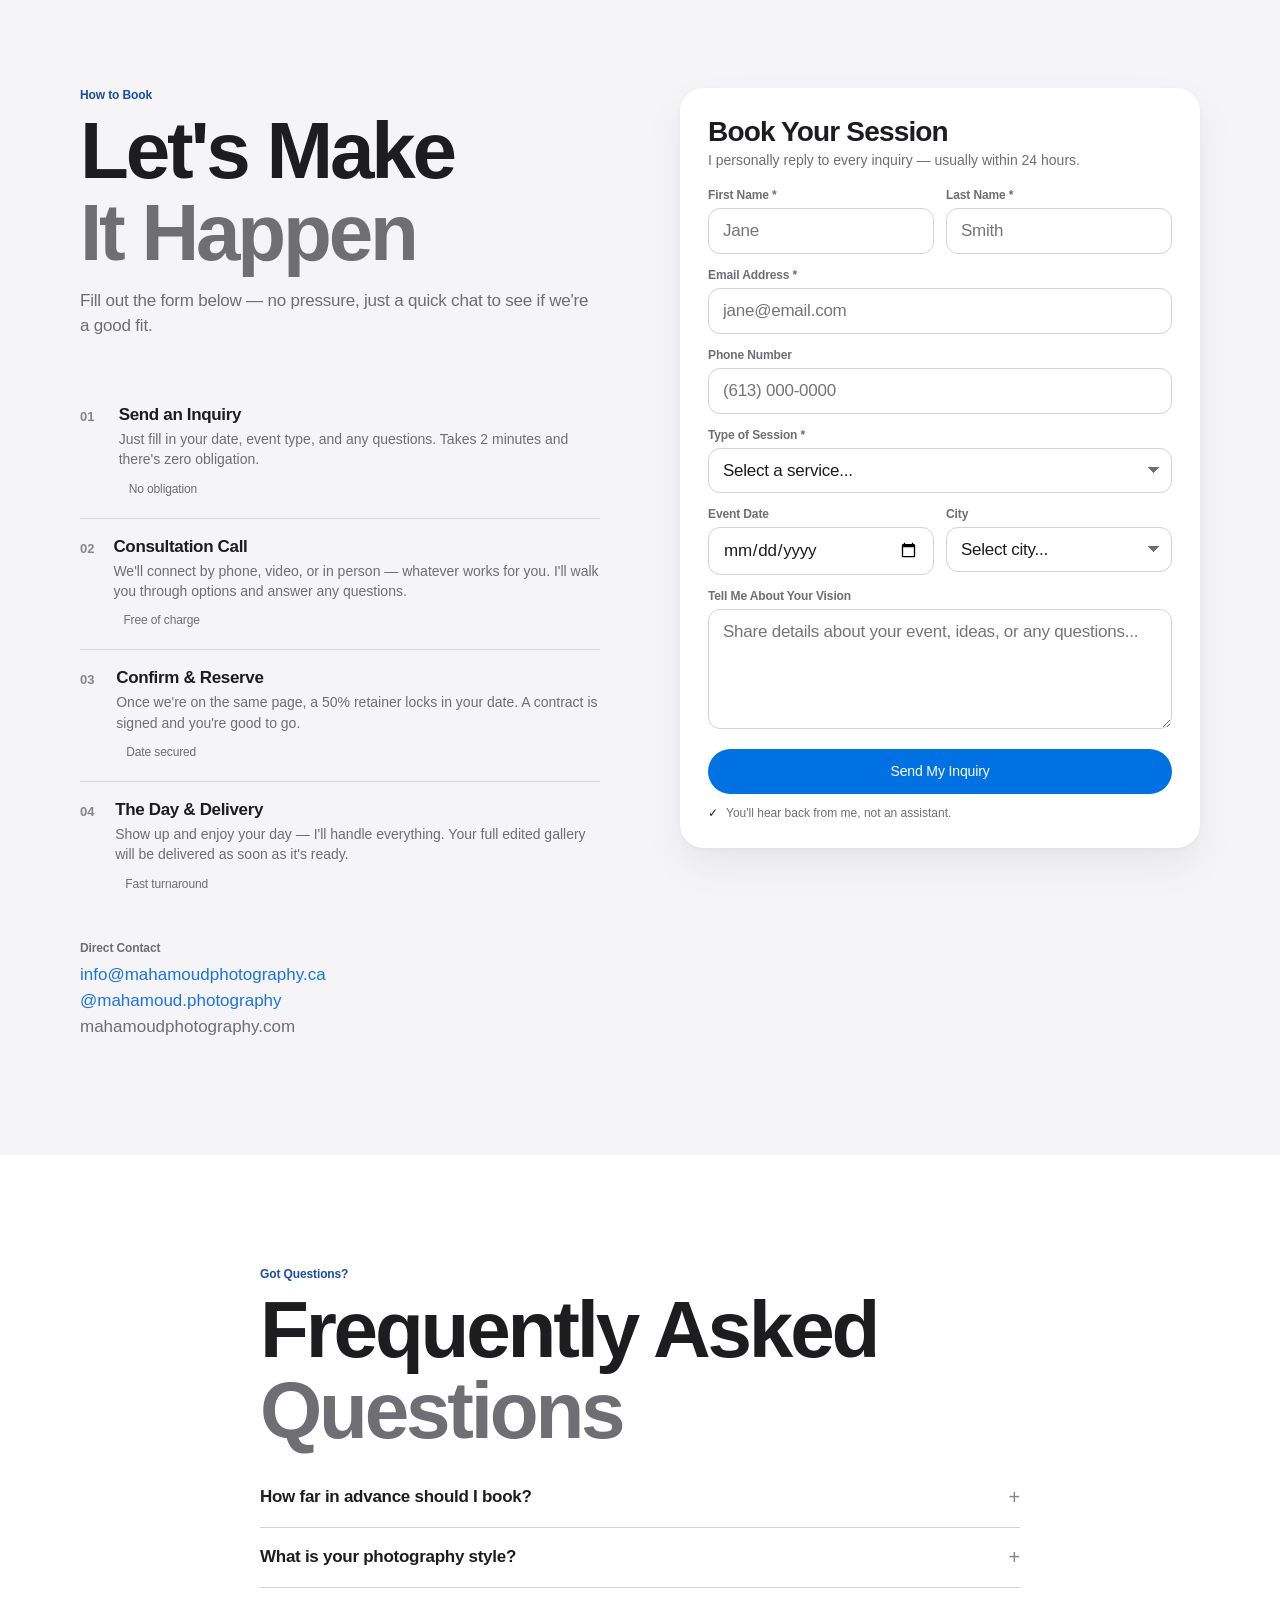
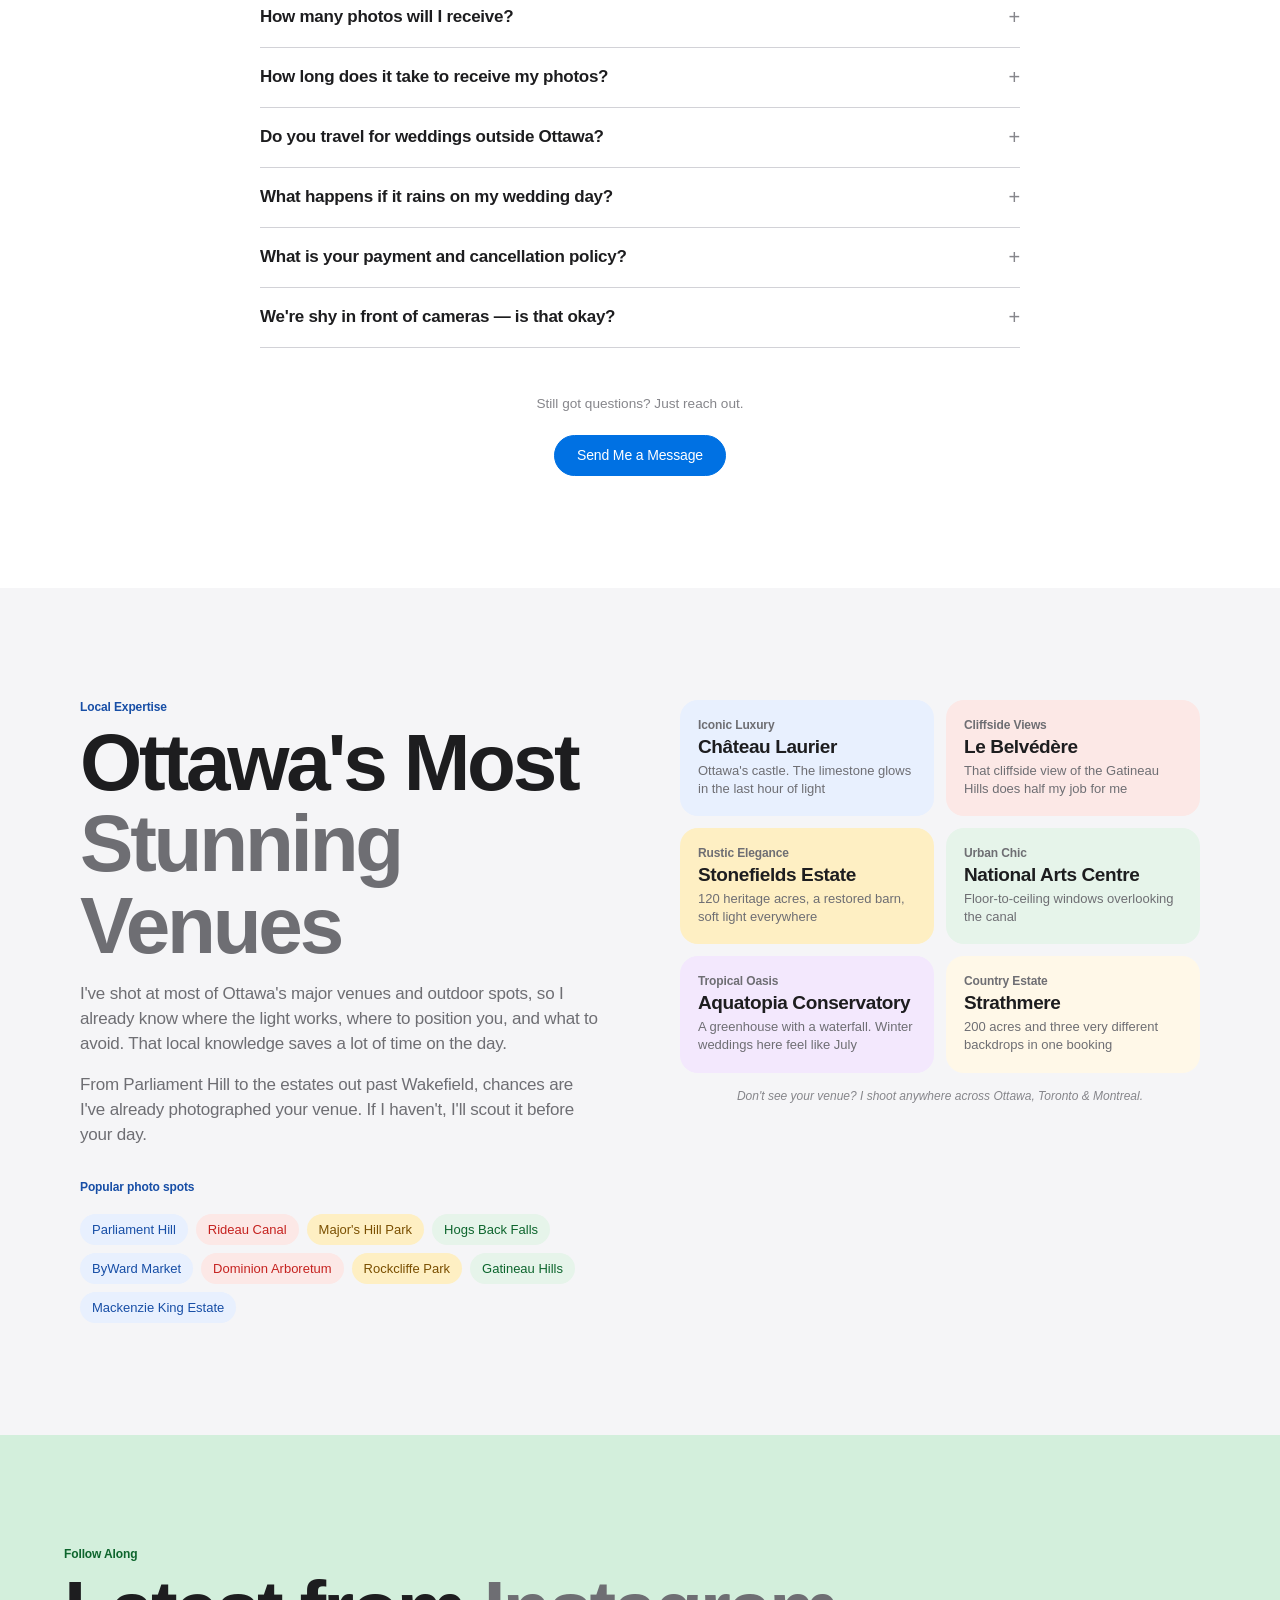
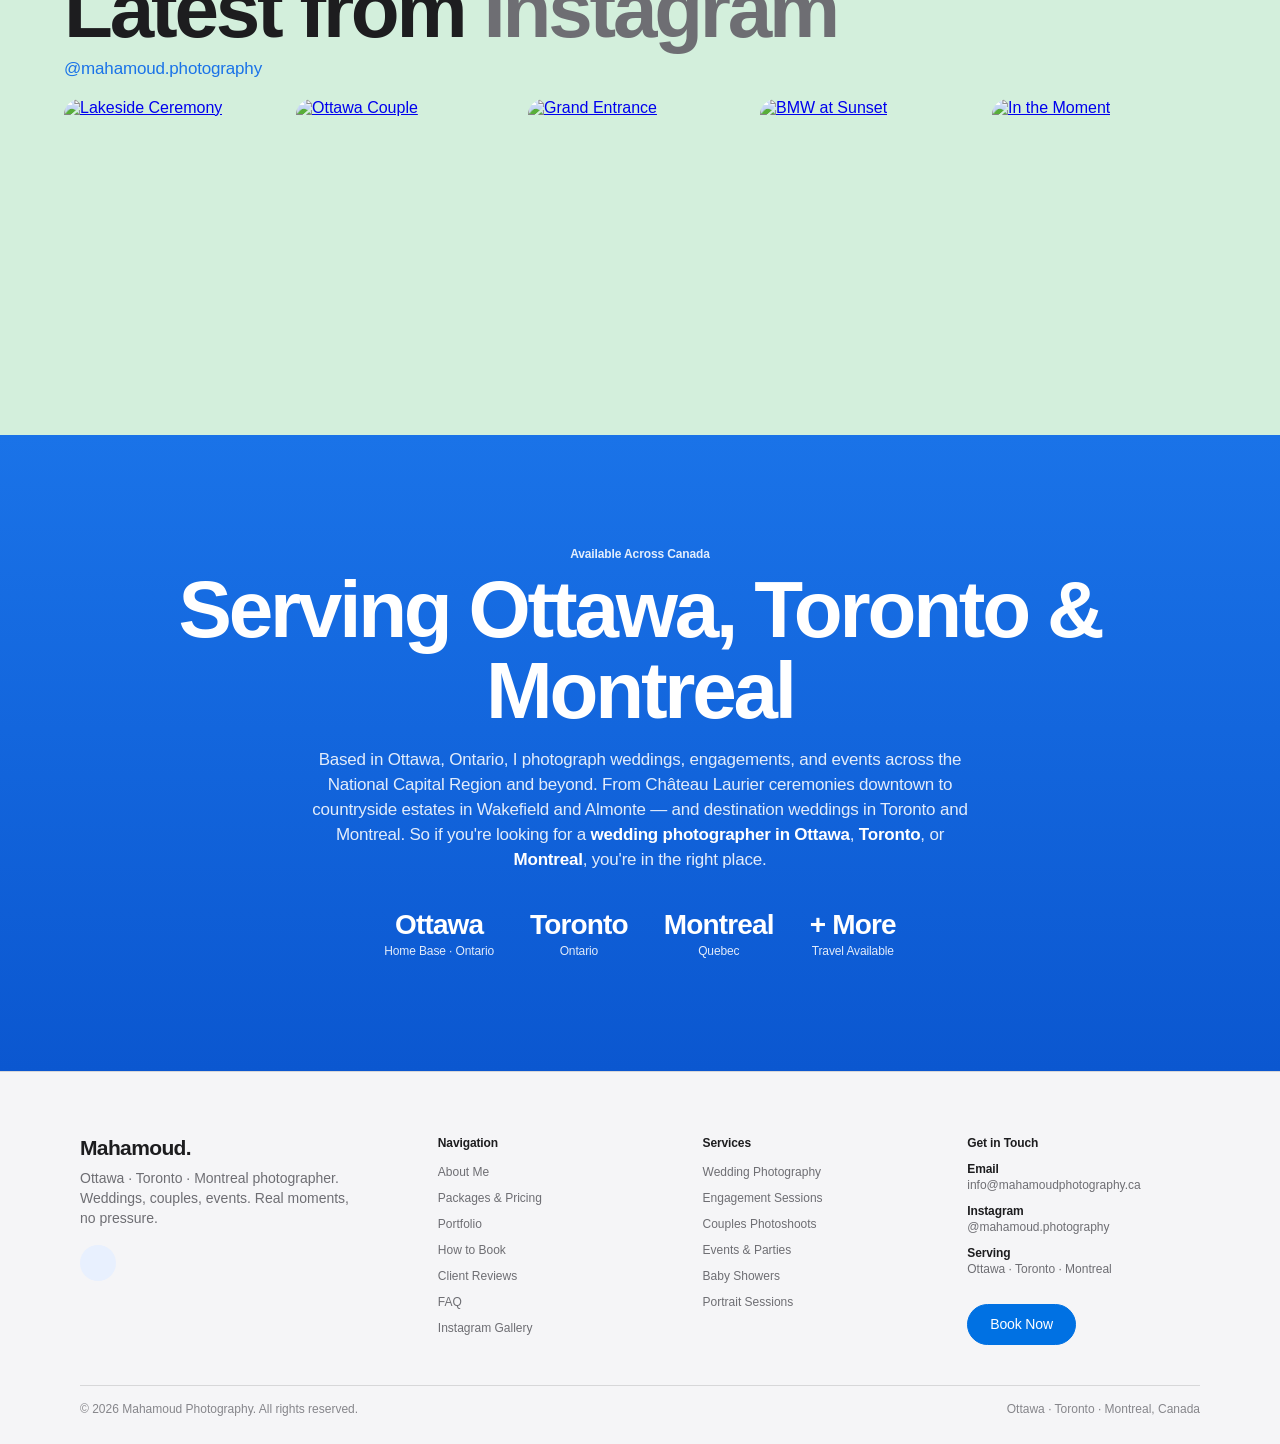
==== commit 7f3bd352: "Use a single portrait for the Portraits chapter. The full-bleed Portraits photo was a lineup of groo" ====
--- a/index.html
+++ b/index.html
@@ -412,7 +412,7 @@
 .stage .btn-outline{color:#2997ff;border-color:#2997ff;background:transparent}
 .stage .btn-outline:hover{background:#0071e3;color:#fff;border-color:#0071e3}
 .stage-light{background:#f7e6c9;color:#1d1d1f}
-.stage-light .stage-bg{object-position:center 58%}
+.stage-light .stage-bg{object-position:center 32%}
 .stage-light::after{background:linear-gradient(to bottom,#f7e6c9 0%,#f7e6c9 30%,rgba(247,230,201,.78) 46%,rgba(247,230,201,0) 68%)}
 .stage-light .stage-copy p{color:#6e6e73}
 .stage-light .btn-outline{color:#0071e3;border-color:#0071e3}
@@ -615,7 +615,7 @@
 </section>
 
 <section class="stage stage-light" id="portraits-chapter" aria-label="Portraits">
-  <img class="stage-bg" src="images/chapter-portraits.jpg" alt="" width="2200" height="1467">
+  <img class="stage-bg" src="images/chapter-portraits.jpg" alt="" width="1600" height="2400">
   <div class="stage-copy">
     <h2>Portraits.</h2>
     <p>Engagements and couples, in good light.</p>
